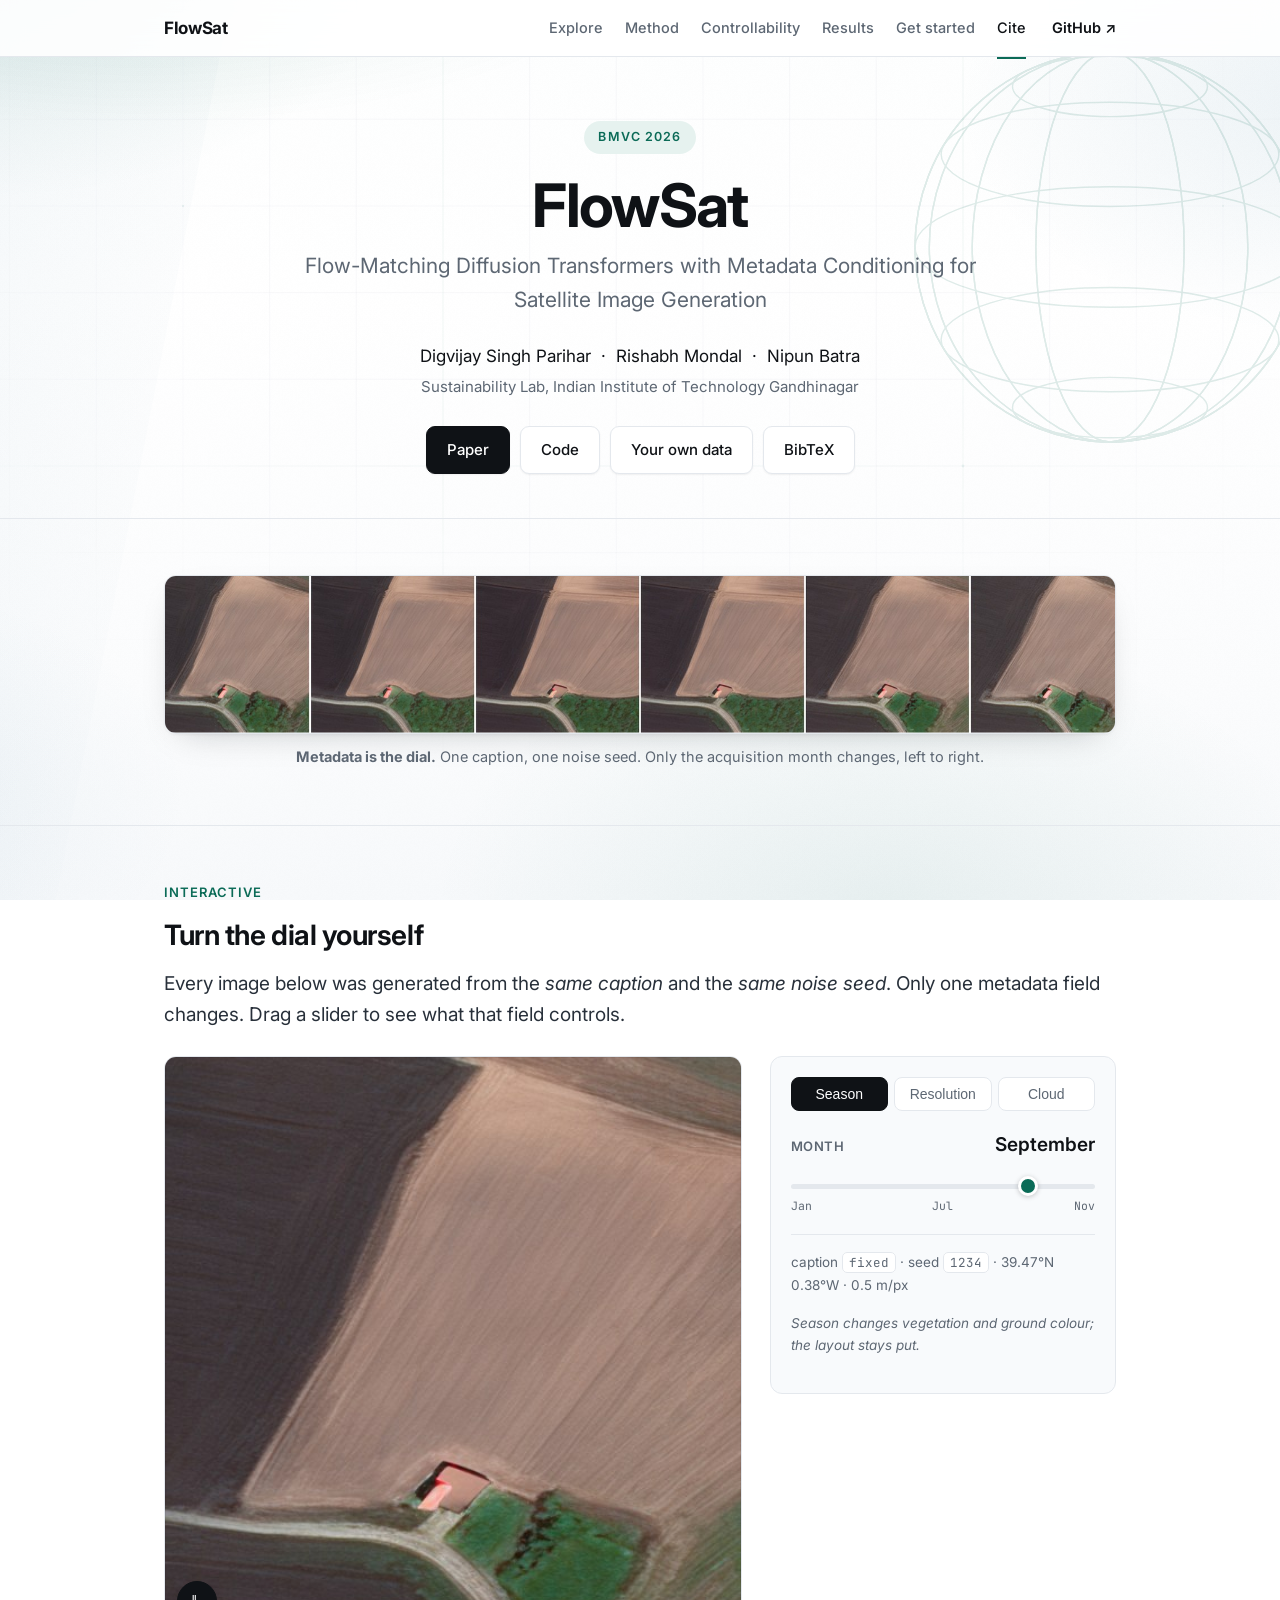
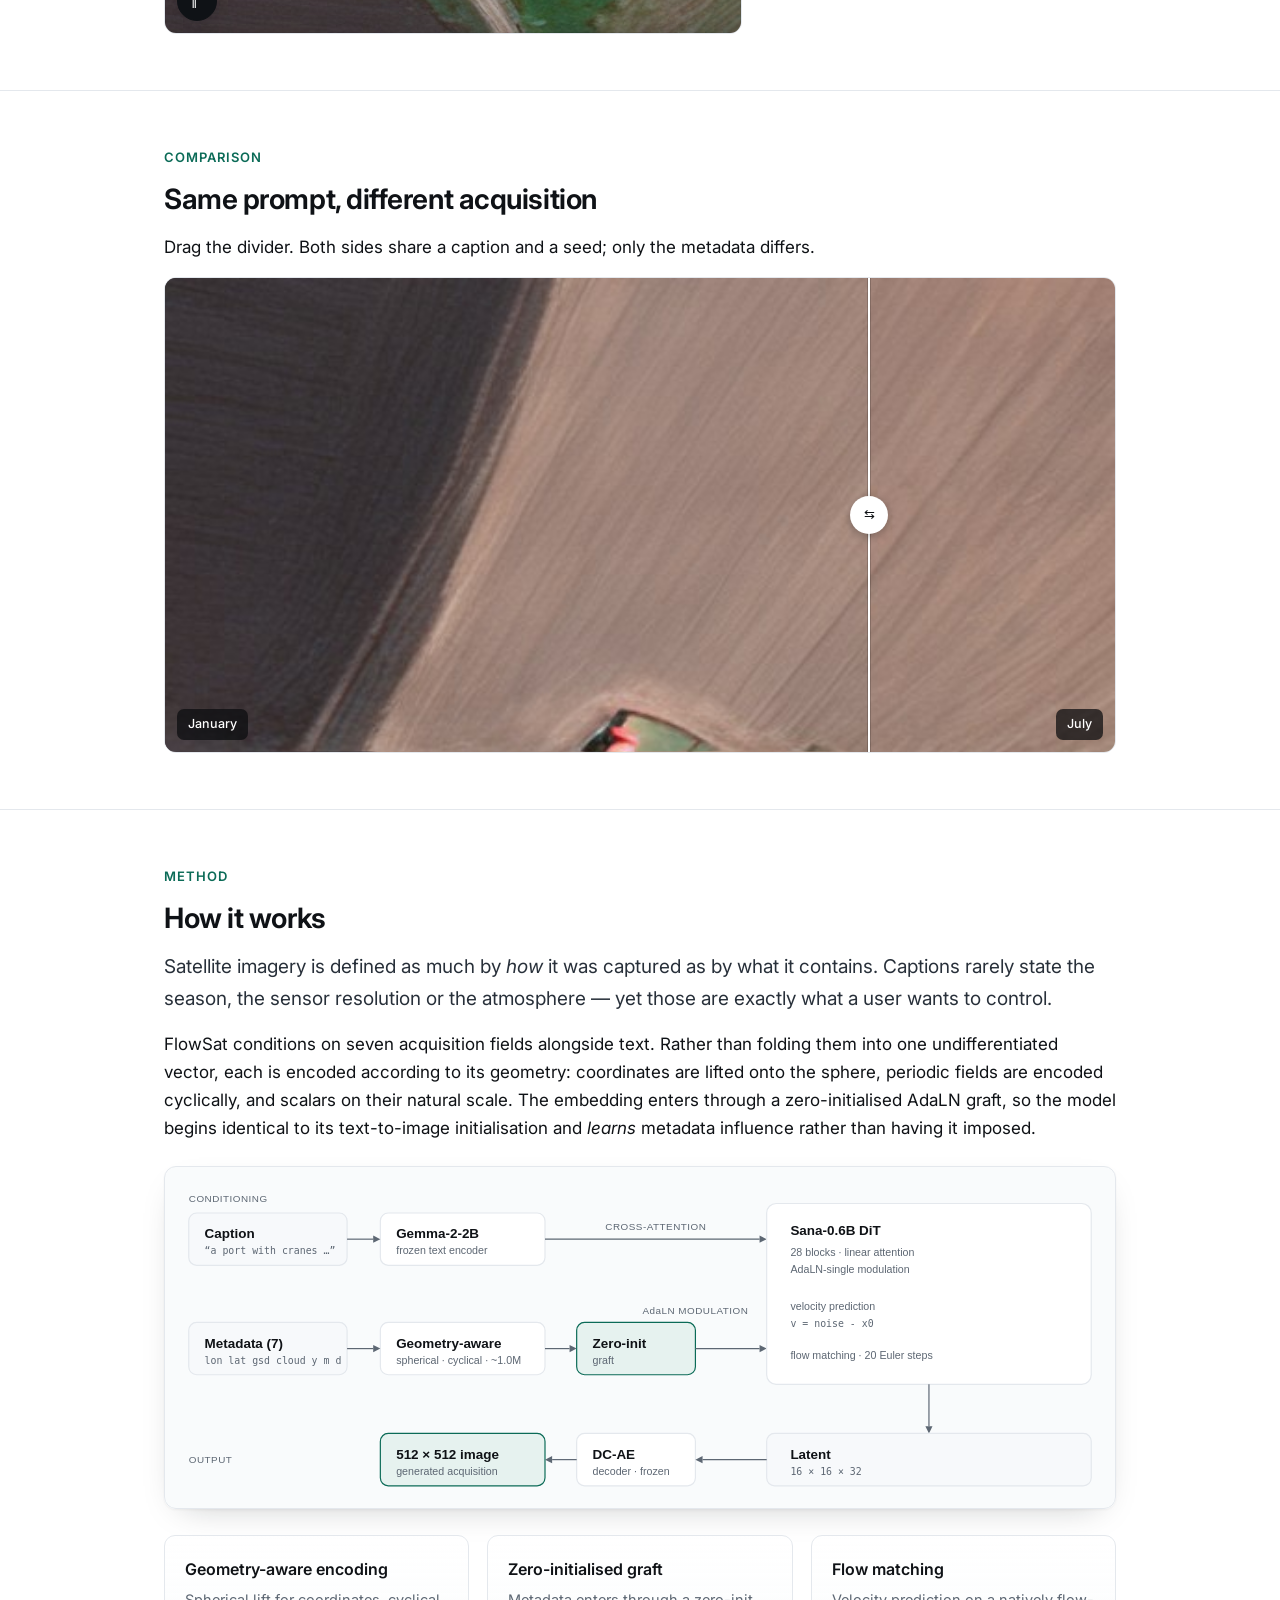
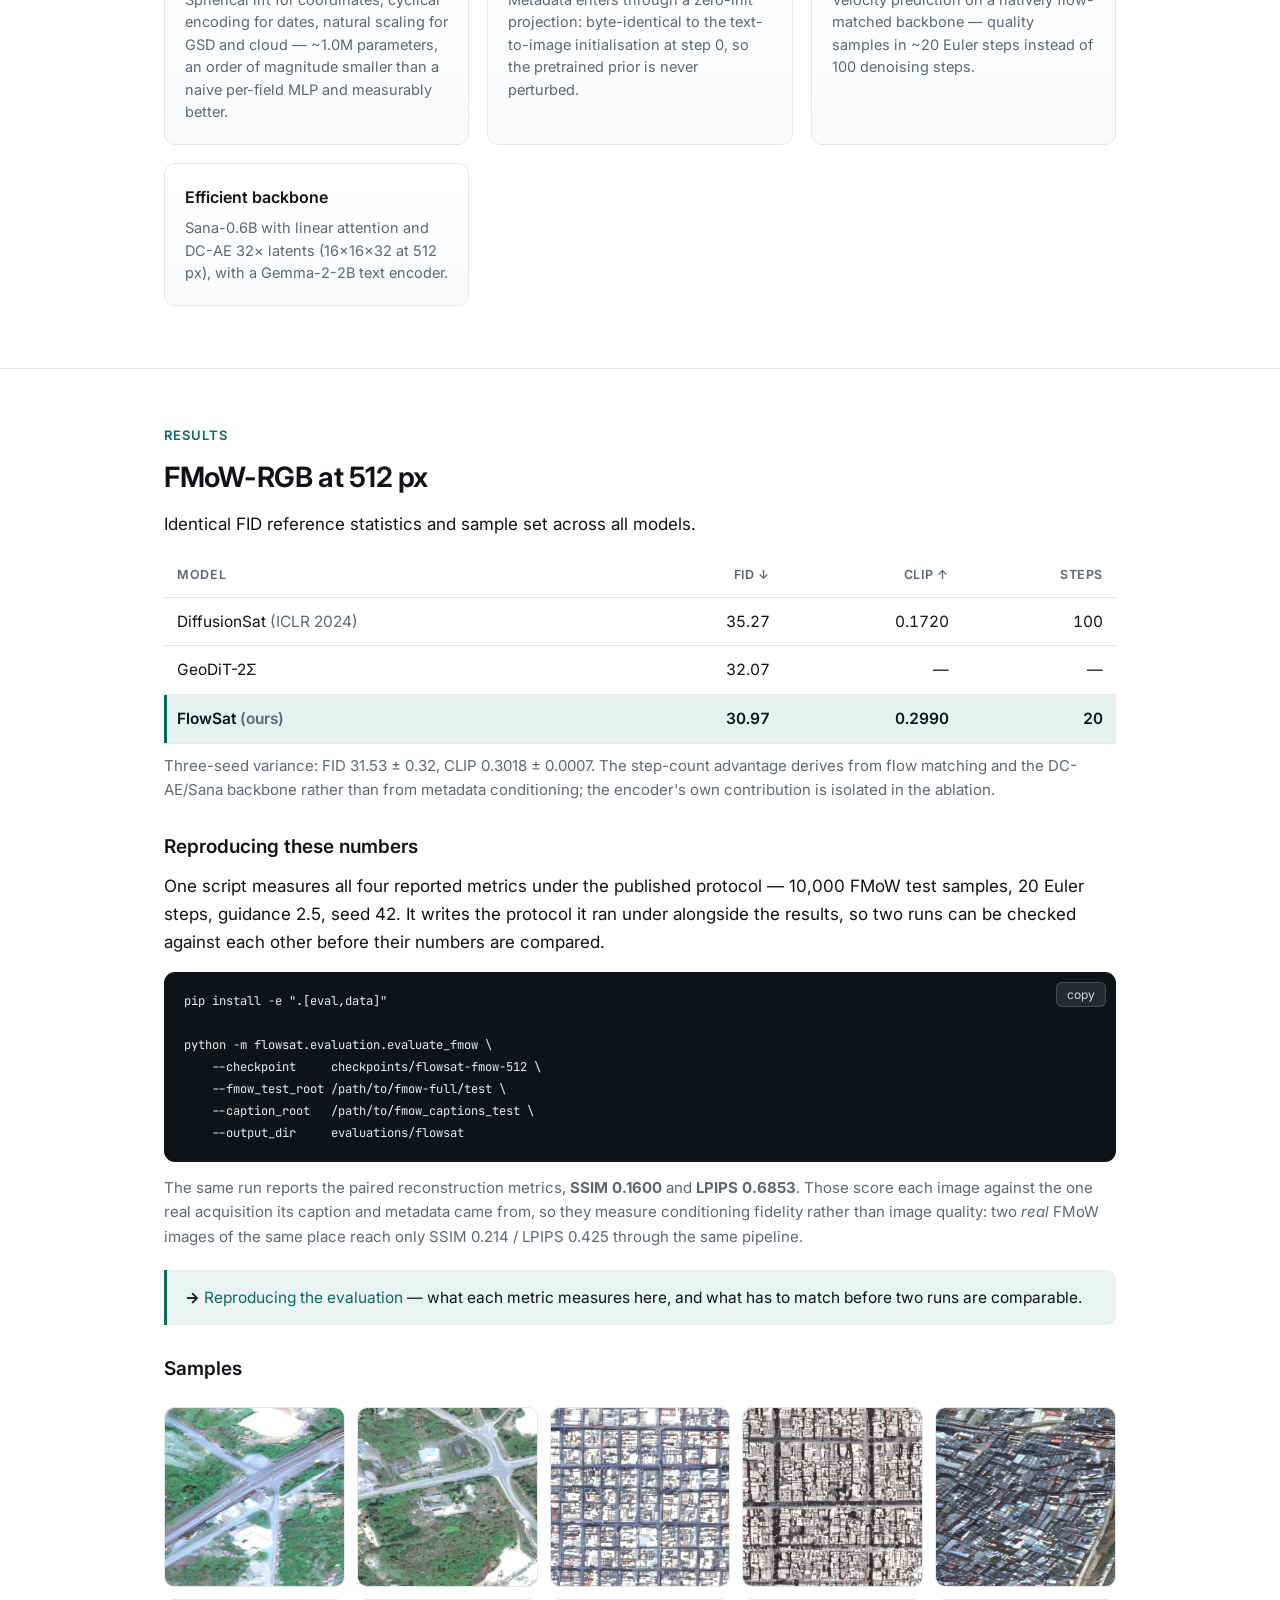
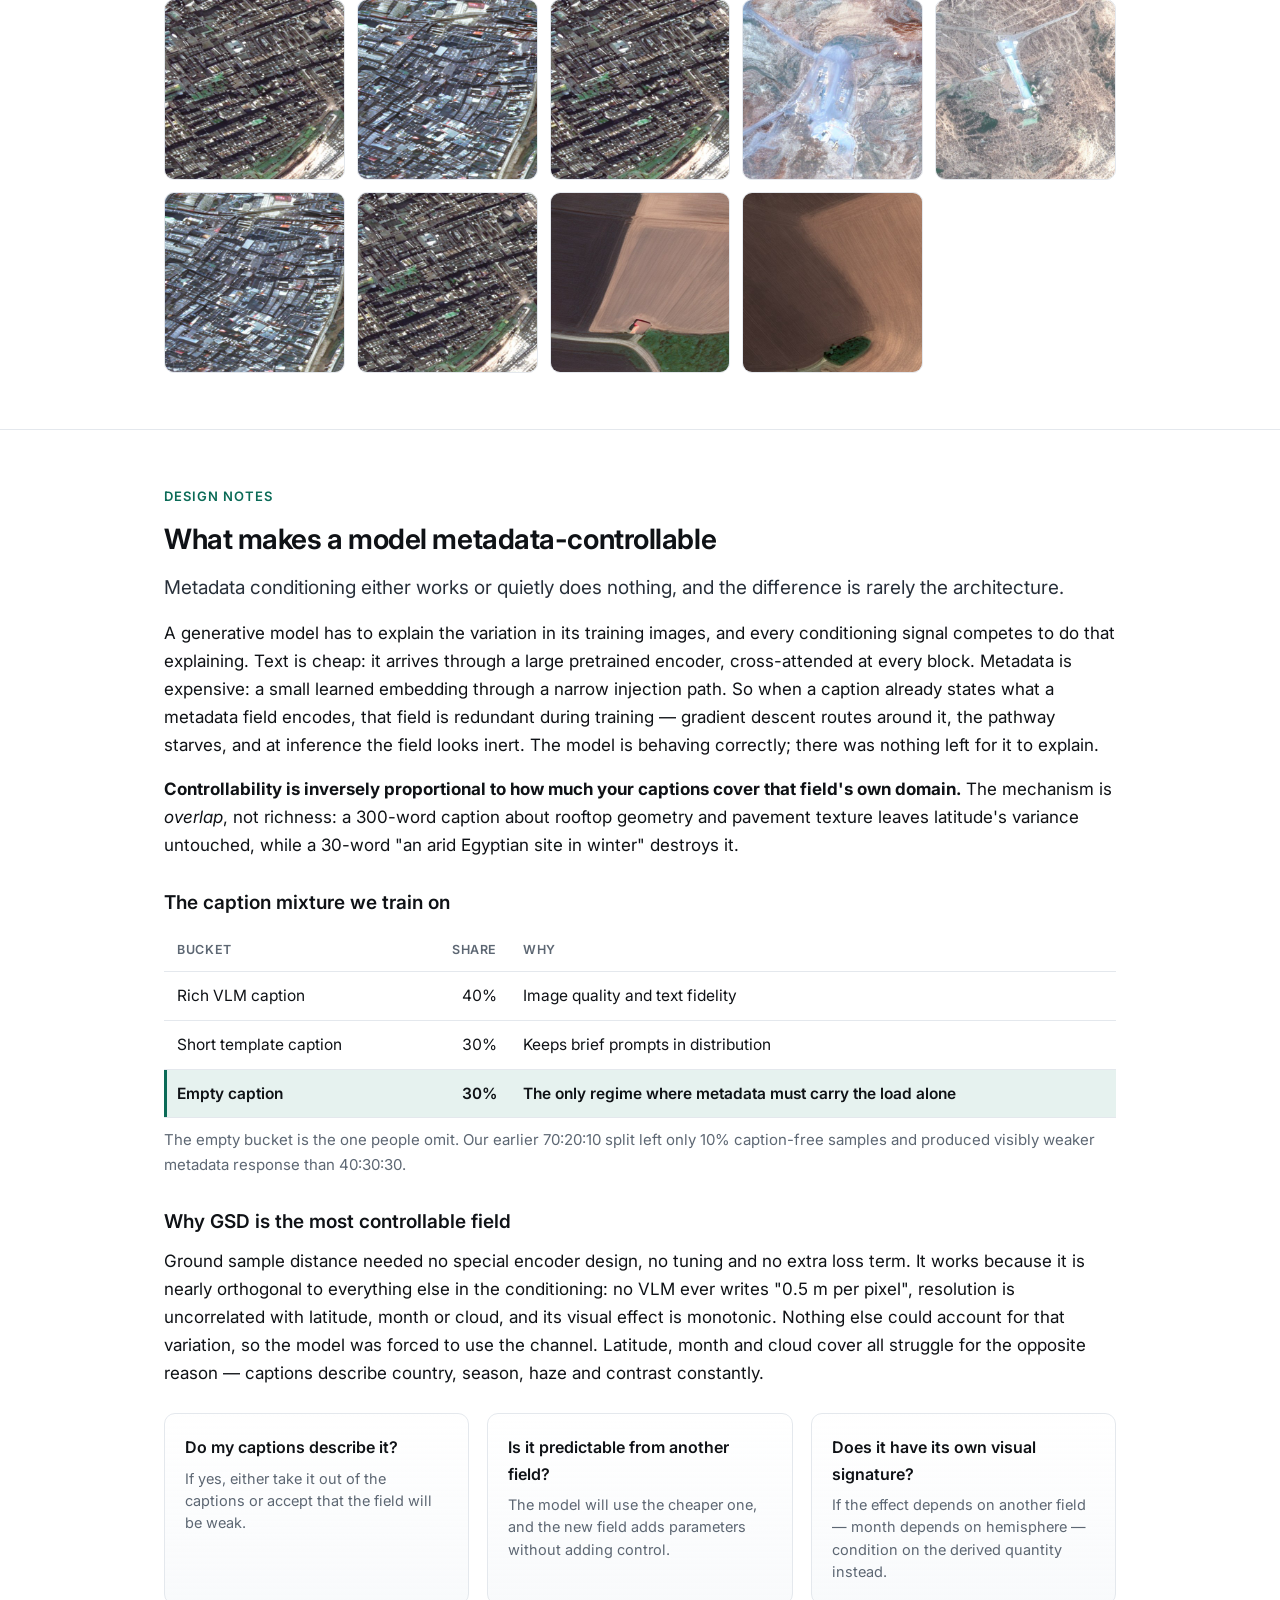
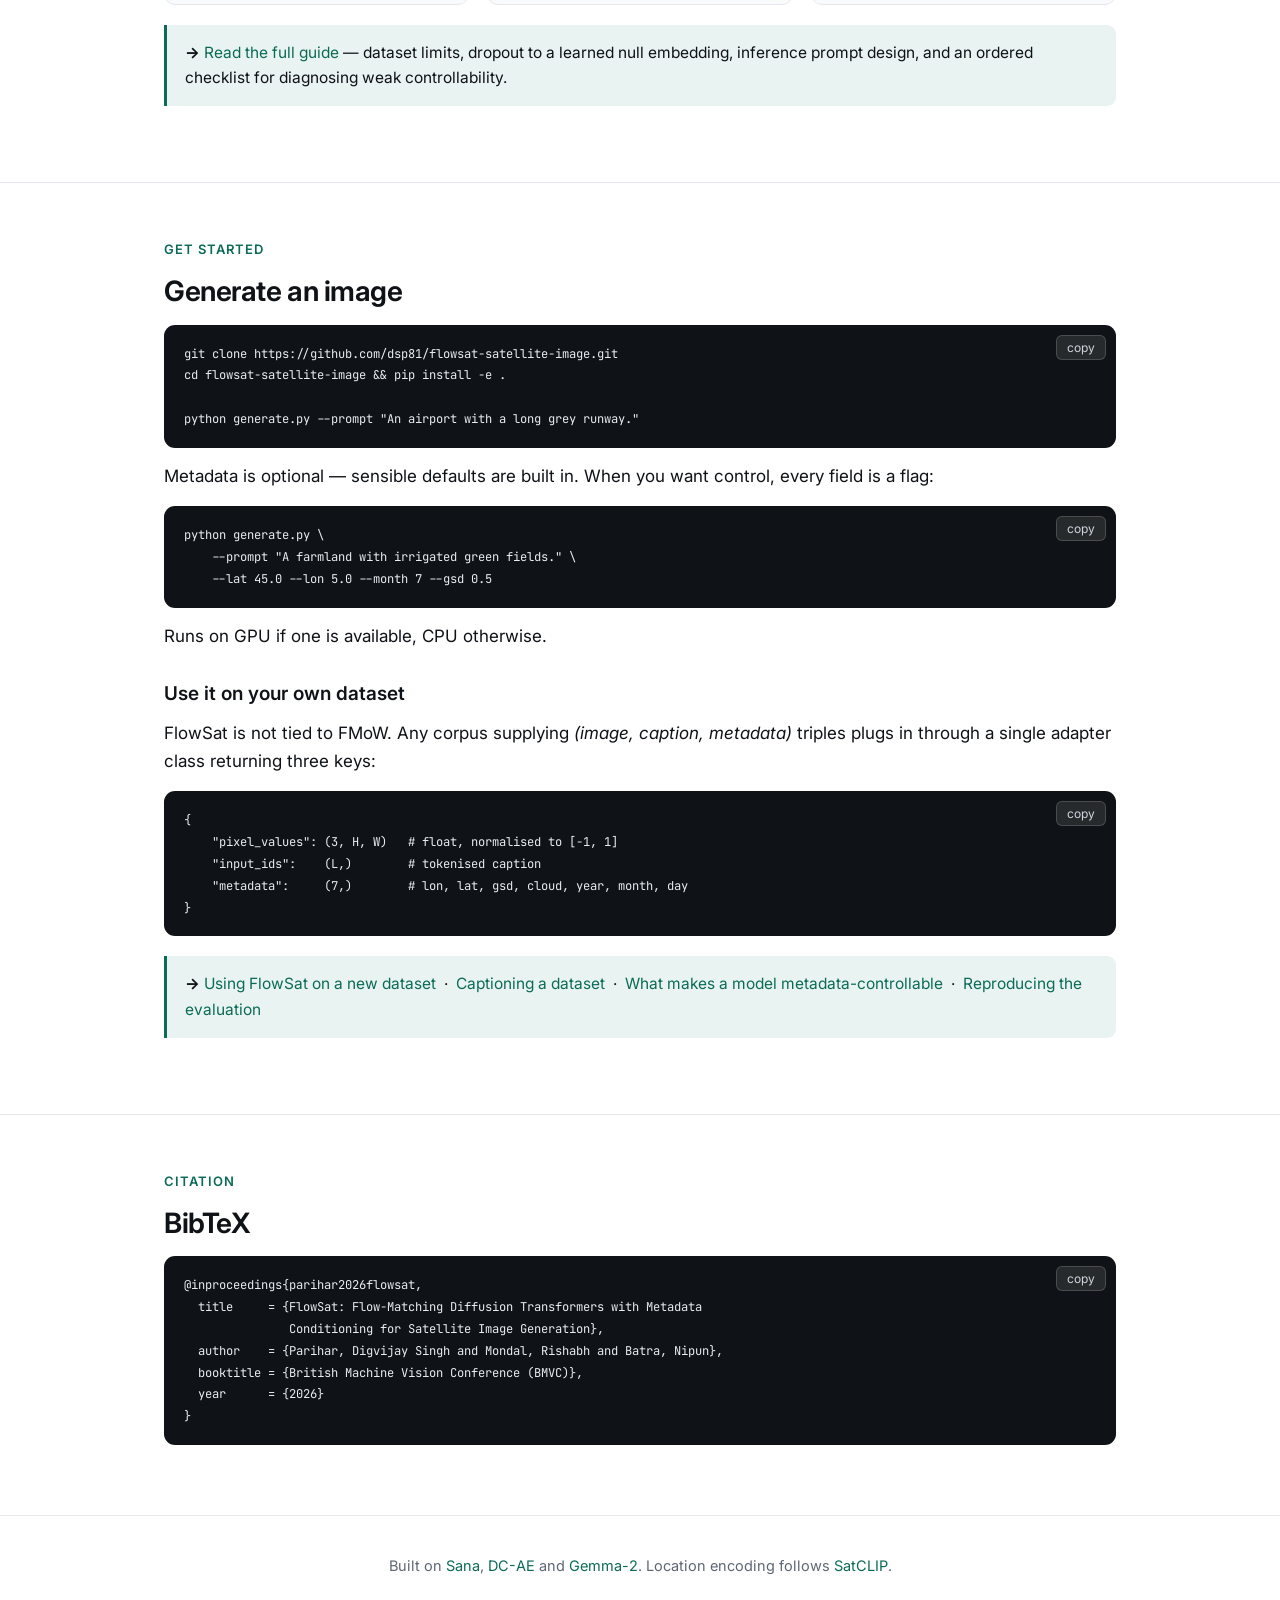
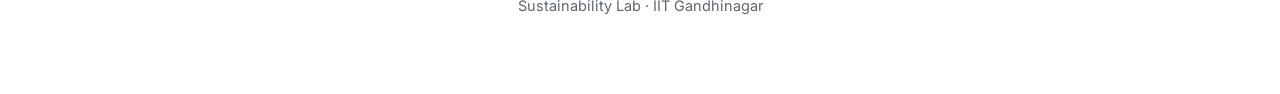
==== docs/index.html @ 3b594e89 "Remove the live generation section The demo ran on a lab GPU behind an ephemeral tunnel, which is no" ====
<!DOCTYPE html>
<html lang="en">
<head>
<meta charset="utf-8">
<script>document.documentElement.className+=" js"</script>
<meta name="viewport" content="width=device-width,initial-scale=1">
<title>FlowSat — Metadata-Conditioned Satellite Image Generation</title>
<meta name="description" content="FlowSat: a flow-matching Diffusion Transformer that conditions satellite image generation on geometry-aware acquisition metadata. BMVC 2026.">
<meta property="og:title" content="FlowSat (BMVC 2026)">
<meta property="og:description" content="Metadata is the dial: control location, resolution, season and cloud cover in generated satellite imagery.">
<meta property="og:image" content="https://dsp81.github.io/flowsat-satellite-image/static/teaser.jpg">
<meta property="og:url" content="https://dsp81.github.io/flowsat-satellite-image/">
<meta name="twitter:card" content="summary_large_image">
<link rel="preconnect" href="https://fonts.googleapis.com">
<link rel="preconnect" href="https://fonts.gstatic.com" crossorigin>
<link href="https://fonts.googleapis.com/css2?family=Inter:wght@400;500;600;700&family=JetBrains+Mono:wght@400;500&display=swap" rel="stylesheet">
<style>
:root{
  --ink:#0f1216; --mut:#5d6773; --line:#e4e8ed; --bg:#fff; --soft:#f7f9fb;
  --acc:#0b6b57; --accs:#e6f2ef; --max:1000px;
}
*{box-sizing:border-box}
html{scroll-behavior:smooth; scroll-padding-top:64px}
body{margin:0;background:var(--bg);color:var(--ink);font-family:Inter,-apple-system,BlinkMacSystemFont,"Segoe UI",sans-serif;font-size:17px;line-height:1.65;-webkit-font-smoothing:antialiased}
.wrap{max-width:var(--max);margin:0 auto;padding:0 24px}
a{color:var(--acc);text-decoration:none} a:hover{text-decoration:underline}

nav{position:sticky;top:0;z-index:50;background:rgba(255,255,255,.86);backdrop-filter:blur(12px);border-bottom:1px solid var(--line)}
nav .wrap{display:flex;align-items:center;gap:26px;height:56px}
nav .brand{font-weight:700;letter-spacing:-.02em;margin-right:auto}
nav a{color:var(--mut);font-size:14.5px;font-weight:500}
nav a:hover{color:var(--ink);text-decoration:none}
@media(max-width:700px){nav .links{display:none}}

header{padding:64px 0 44px;text-align:center;border-bottom:1px solid var(--line)}
.venue{display:inline-block;font-size:12.5px;font-weight:600;letter-spacing:.09em;text-transform:uppercase;color:var(--acc);background:var(--accs);padding:6px 14px;border-radius:999px}
h1{font-size:clamp(38px,6vw,60px);line-height:1.05;font-weight:700;margin:20px 0 12px;letter-spacing:-.028em}
.sub{font-size:clamp(17px,2.2vw,21px);color:var(--mut);max-width:740px;margin:0 auto 24px}
.auth{font-size:17px;margin:0 0 5px}.auth a{color:var(--ink)}
.aff{font-size:15px;color:var(--mut);margin:0 0 26px}
.btns{display:flex;gap:10px;justify-content:center;flex-wrap:wrap}
.btn{display:inline-flex;align-items:center;gap:8px;padding:11px 20px;border-radius:9px;font-size:15px;font-weight:500;background:var(--ink);color:#fff;border:1px solid var(--ink);transition:.14s}
.btn:hover{text-decoration:none;opacity:.88;transform:translateY(-1px)}
.btn.g{background:#fff;color:var(--ink);border-color:var(--line)}
.btn.g:hover{border-color:var(--mut)}

section{padding:56px 0;border-bottom:1px solid var(--line)}
h2{font-size:28px;font-weight:650;letter-spacing:-.016em;margin:0 0 10px}
.kicker{color:var(--acc);font-size:13px;font-weight:600;letter-spacing:.08em;text-transform:uppercase;margin:0 0 8px}
h3{font-size:19px;font-weight:600;margin:28px 0 10px}
p{margin:0 0 16px} .lead{font-size:19px;color:#28303a}

figure{margin:0} img{max-width:100%;display:block}
.frame{border-radius:12px;border:1px solid var(--line);overflow:hidden;background:var(--soft)}
figcaption{font-size:14.5px;color:var(--mut);margin-top:11px;text-align:center}
.ph{width:100%;aspect-ratio:16/6;border-radius:12px;border:1px dashed #c8ced6;
  background:repeating-linear-gradient(45deg,#fafbfc,#fafbfc 12px,#f1f4f7 12px,#f1f4f7 24px);
  display:flex;align-items:center;justify-content:center;color:var(--mut);font-size:13.5px;font-family:"JetBrains Mono",monospace;text-align:center;padding:12px}

.dial{display:grid;grid-template-columns:1.25fr .75fr;gap:28px;align-items:start;margin-top:26px}
@media(max-width:800px){.dial{grid-template-columns:1fr}}
.stage{position:relative;aspect-ratio:1;border-radius:12px;overflow:hidden;border:1px solid var(--line);background:var(--soft)}
.stage img{position:absolute;inset:0;width:100%;height:100%;object-fit:cover;opacity:0;transition:opacity .22s ease}
.stage img.on{opacity:1}
.stage .ph{position:absolute;inset:0;aspect-ratio:auto;border:none;border-radius:0}
.ctrl{background:var(--soft);border:1px solid var(--line);border-radius:12px;padding:20px}
.tabs{display:flex;gap:6px;margin-bottom:18px;flex-wrap:wrap}
.tab{flex:1;min-width:78px;padding:8px 10px;font-size:14px;font-weight:500;border-radius:8px;border:1px solid var(--line);background:#fff;color:var(--mut);cursor:pointer;transition:.14s}
.tab:hover{border-color:var(--mut);color:var(--ink)}
.tab.on{background:var(--ink);color:#fff;border-color:var(--ink)}
.rowlab{display:flex;justify-content:space-between;align-items:baseline;margin-bottom:8px}
.rowlab .k{font-size:13px;font-weight:600;letter-spacing:.05em;text-transform:uppercase;color:var(--mut)}
.rowlab .v{font-size:19px;font-weight:600;font-variant-numeric:tabular-nums}
input[type=range]{width:100%;-webkit-appearance:none;appearance:none;height:5px;border-radius:99px;background:var(--line);outline:none;margin:10px 0 4px}
input[type=range]::-webkit-slider-thumb{-webkit-appearance:none;width:20px;height:20px;border-radius:50%;background:var(--acc);cursor:pointer;border:3px solid #fff;box-shadow:0 1px 5px rgba(0,0,0,.22)}
input[type=range]::-moz-range-thumb{width:20px;height:20px;border-radius:50%;background:var(--acc);cursor:pointer;border:3px solid #fff}
.ticks{display:flex;justify-content:space-between;font-size:11.5px;color:var(--mut);font-family:"JetBrains Mono",monospace}
.fixed{margin-top:18px;padding-top:16px;border-top:1px solid var(--line);font-size:13.5px;color:var(--mut);line-height:1.75}
.fixed code{background:#fff;border:1px solid var(--line);border-radius:5px;padding:1px 6px;font-size:12.5px}
.hint{font-size:13.5px;color:var(--mut);margin-top:14px;font-style:italic}

.cmp{position:relative;border-radius:12px;overflow:hidden;border:1px solid var(--line);aspect-ratio:2/1;cursor:ew-resize;user-select:none;background:var(--soft)}
.cmp img{position:absolute;inset:0;width:100%;height:100%;object-fit:cover}
.cmp .top{clip-path:inset(0 50% 0 0)}
.cmp .bar{position:absolute;top:0;bottom:0;left:50%;width:2px;background:#fff;box-shadow:0 0 0 1px rgba(0,0,0,.18);pointer-events:none}
.cmp .knob{position:absolute;top:50%;left:50%;width:38px;height:38px;margin:-19px 0 0 -19px;border-radius:50%;background:#fff;box-shadow:0 2px 10px rgba(0,0,0,.3);display:flex;align-items:center;justify-content:center;font-size:13px;color:var(--ink);pointer-events:none}
.cmp .tag{position:absolute;bottom:12px;padding:5px 11px;border-radius:7px;background:rgba(10,12,15,.72);color:#fff;font-size:12.5px;font-weight:500;pointer-events:none}
.cmp .tag.l{left:12px} .cmp .tag.r{right:12px}

.grid{display:grid;grid-template-columns:repeat(auto-fit,minmax(228px,1fr));gap:18px;margin:26px 0 6px}
.card{background:var(--soft);border:1px solid var(--line);border-radius:11px;padding:20px}
.card h4{margin:0 0 7px;font-size:16px;font-weight:600}
.card p{margin:0;font-size:14.5px;color:var(--mut);line-height:1.55}
.gal{display:grid;grid-template-columns:repeat(auto-fill,minmax(180px,1fr));gap:12px;margin-top:22px}
.gal .cell{aspect-ratio:1;border-radius:10px;overflow:hidden;border:1px solid var(--line);background:var(--soft);cursor:zoom-in}
.gal img{width:100%;height:100%;object-fit:cover;transition:transform .3s ease}
.gal .cell:hover img{transform:scale(1.05)}
#lb{position:fixed;inset:0;background:rgba(8,10,13,.94);display:none;align-items:center;justify-content:center;z-index:100;cursor:zoom-out;padding:32px}
#lb.on{display:flex} #lb img{max-width:92vw;max-height:88vh;border-radius:10px}

table{width:100%;border-collapse:collapse;font-size:15.5px;margin:10px 0}
th,td{padding:11px 13px;text-align:left;border-bottom:1px solid var(--line)}
th{font-weight:600;font-size:12.5px;text-transform:uppercase;letter-spacing:.05em;color:var(--mut)}
tr.ours{background:var(--accs)} tr.ours td{font-weight:600}
td.n,th.n{text-align:right;font-variant-numeric:tabular-nums}

pre{background:#0f1216;color:#e9edf2;padding:18px 20px;border-radius:11px;overflow-x:auto;font-family:"JetBrains Mono",monospace;font-size:13.5px;line-height:1.62;margin:0 0 14px;position:relative}
code{font-family:"JetBrains Mono",monospace;font-size:.9em}
p code,li code,td code{background:var(--soft);padding:2px 6px;border-radius:5px;border:1px solid var(--line)}
.copy{position:absolute;top:10px;right:10px;background:rgba(255,255,255,.1);color:#cfd6de;border:1px solid rgba(255,255,255,.16);border-radius:6px;padding:4px 10px;font-size:12px;cursor:pointer;font-family:Inter,sans-serif}
.copy:hover{background:rgba(255,255,255,.18);color:#fff}
.note{background:var(--accs);border-left:3px solid var(--acc);padding:15px 18px;border-radius:0 9px 9px 0;margin:20px 0;font-size:15.5px}
footer{padding:38px 0 60px;text-align:center;color:var(--mut);font-size:14.5px}
.js .reveal{opacity:0;transform:translateY(14px);transition:opacity .5s ease,transform .5s ease}
.js .reveal.in{opacity:1;transform:none}
@media(prefers-reduced-motion:reduce){.js .reveal{opacity:1;transform:none;transition:none}}
/* ---------- polish: depth, motion, focus ---------------------------------- */
#prog{position:fixed;top:0;left:0;height:2px;width:0;z-index:60;
  background:linear-gradient(90deg,var(--acc),#12a37f);transition:width .08s linear}
@media(prefers-reduced-motion:reduce){#prog{transition:none}}

a:focus-visible,button:focus-visible,input:focus-visible{outline:2px solid var(--acc);
  outline-offset:3px;border-radius:4px}

nav a{position:relative;transition:color .16s ease}
nav .links a::after{content:"";position:absolute;left:0;right:0;bottom:-19px;height:2px;
  background:var(--acc);transform:scaleX(0);transform-origin:50%;transition:transform .22s ease}
nav .links a.act{color:var(--ink)}
nav .links a.act::after{transform:scaleX(1)}

header{position:relative;overflow:hidden}
header::before{content:"";position:absolute;inset:-40% -20% auto -20%;height:150%;
  background:radial-gradient(48% 46% at 22% 8%,rgba(11,107,87,.10),transparent 62%),
             radial-gradient(42% 40% at 82% 0%,rgba(11,107,87,.07),transparent 60%);
  animation:drift 22s ease-in-out infinite alternate;pointer-events:none;z-index:-1}
@keyframes drift{from{transform:translate3d(-1.5%,0,0) scale(1)}
                 to{transform:translate3d(1.5%,2%,0) scale(1.06)}}
.venue{position:relative}
.venue::after{content:"";position:absolute;inset:0;border-radius:999px;
  box-shadow:0 0 0 0 rgba(11,107,87,.35);animation:halo 3.6s ease-out infinite}
@keyframes halo{0%{box-shadow:0 0 0 0 rgba(11,107,87,.30)}
                70%,100%{box-shadow:0 0 0 12px rgba(11,107,87,0)}}

.btn{box-shadow:0 1px 2px rgba(15,18,22,.06)}
.btn:hover{box-shadow:0 6px 18px rgba(15,18,22,.13)}

.frame{box-shadow:0 1px 3px rgba(15,18,22,.05),0 12px 34px -18px rgba(15,18,22,.28);
  transition:box-shadow .3s ease}
.frame:hover{box-shadow:0 2px 6px rgba(15,18,22,.07),0 20px 46px -18px rgba(15,18,22,.34)}
#teaser{will-change:transform}

.card{transition:transform .22s ease,box-shadow .22s ease,border-color .22s ease;
  background:linear-gradient(180deg,#fff,var(--soft))}
.card:hover{transform:translateY(-3px);border-color:#d3dae2;
  box-shadow:0 10px 26px -14px rgba(15,18,22,.35)}

tbody tr{transition:background .18s ease}
tbody tr:hover{background:var(--soft)}
tr.ours{box-shadow:inset 3px 0 0 var(--acc)}
td.n{font-variant-numeric:tabular-nums}

.tab{position:relative;overflow:hidden}
.stage img.on{animation:breathe 15s ease-in-out infinite alternate}
@keyframes breathe{from{transform:scale(1)}to{transform:scale(1.035)}}
.stage::after{content:"";position:absolute;inset:0;pointer-events:none;
  box-shadow:inset 0 0 0 1px rgba(15,18,22,.05),inset 0 -40px 60px -50px rgba(15,18,22,.5)}
input[type=range]::-webkit-slider-thumb{transition:transform .14s ease,box-shadow .14s ease}
input[type=range]:hover::-webkit-slider-thumb{transform:scale(1.12)}
input[type=range]:active::-webkit-slider-thumb{transform:scale(1.2)}
.rowlab .v{transition:opacity .16s ease}
.rowlab .v.flip{opacity:.25}

.cmp .knob{transition:transform .18s ease,box-shadow .18s ease}
.cmp:hover .knob{transform:scale(1.08)}
.cmp .bar{transition:left .05s linear}
.cmp.demo .bar,.cmp.demo .top{transition:left 1.1s cubic-bezier(.4,0,.2,1),
  clip-path 1.1s cubic-bezier(.4,0,.2,1)}

.js .gal .cell{opacity:0;transform:translateY(10px) scale(.985);
  transition:opacity .45s ease,transform .45s ease,box-shadow .25s ease}
.gal .cell.in{opacity:1;transform:none}
.gal .cell:hover{box-shadow:0 12px 26px -16px rgba(15,18,22,.5)}
#lb{backdrop-filter:blur(6px);opacity:0;transition:opacity .2s ease}
#lb.on{opacity:1}
#lb img{box-shadow:0 30px 80px -30px rgba(0,0,0,.8);animation:zoomin .24s ease both}
@keyframes zoomin{from{opacity:0;transform:scale(.96)}to{opacity:1;transform:none}}

.note{position:relative;overflow:hidden}
.copy{transition:background .16s ease,color .16s ease}

.reveal{transition:opacity .6s cubic-bezier(.22,.61,.36,1),
                   transform .6s cubic-bezier(.22,.61,.36,1)}
.js .stag>*{opacity:0;transform:translateY(12px);
  transition:opacity .5s ease,transform .5s ease}
.js .stag.in>*{opacity:1;transform:none}
.stag.in>*:nth-child(1){transition-delay:.04s}
.stag.in>*:nth-child(2){transition-delay:.12s}
.stag.in>*:nth-child(3){transition-delay:.2s}
.stag.in>*:nth-child(4){transition-delay:.28s}

@media(prefers-reduced-motion:reduce){
  header::before,.venue::after,.stage img.on{animation:none}
  .js .stag>*,.js .gal .cell{opacity:1;transform:none;transition:none}
  .cmp.demo .bar,.cmp.demo .top{transition:none}
}
/* ---------- background: graticule, drift, satellite pass, grain ----------- */
body{background:transparent}
#bg{position:fixed;inset:0;z-index:-2;pointer-events:none;overflow:hidden;
  background:linear-gradient(180deg,#fdfefe 0%,#fff 32%,#fbfcfd 78%,#f7f9fb 100%)}
#bg>div{position:absolute}
#bg .mesh{inset:-30%;
  background:
    radial-gradient(34% 30% at 18% 14%,rgba(11,107,87,.11),transparent 62%),
    radial-gradient(30% 26% at 84% 26%,rgba(20,96,140,.075),transparent 62%),
    radial-gradient(36% 32% at 62% 82%,rgba(11,107,87,.07),transparent 62%),
    radial-gradient(26% 24% at 12% 74%,rgba(20,96,140,.05),transparent 62%);
  animation:meshdrift 46s ease-in-out infinite alternate}
#bg .graticule{inset:-6%;background:url("static/grid.svg") repeat;
  background-size:520px 520px;animation:gridpan 120s linear infinite;
  -webkit-mask-image:radial-gradient(78% 66% at 50% 30%,#000 30%,transparent 82%);
  mask-image:radial-gradient(78% 66% at 50% 30%,#000 30%,transparent 82%)}
#bg .scan{top:-40%;left:-45%;width:55%;height:190%;transform:rotate(11deg);
  background:linear-gradient(96deg,transparent 0%,rgba(11,107,87,.05) 42%,
    rgba(255,255,255,.55) 50%,rgba(20,96,140,.045) 58%,transparent 100%);
  animation:pass 34s linear infinite}
#bg .grain{inset:0;background:url("static/noise.svg") repeat;background-size:180px 180px;
  opacity:.028;mix-blend-mode:multiply}
@keyframes meshdrift{
  0%{transform:translate3d(-2%,-1%,0) scale(1)}
  50%{transform:translate3d(1.5%,1.5%,0) scale(1.06)}
  100%{transform:translate3d(2%,-1.5%,0) scale(1.02)}}
@keyframes gridpan{from{background-position:0 0}to{background-position:520px 520px}}
@keyframes pass{0%{left:-45%;opacity:0}8%{opacity:1}
                92%{opacity:1}100%{left:125%;opacity:0}}

.globe{position:absolute;top:-70px;right:-90px;width:520px;height:520px;
  opacity:.13;pointer-events:none;z-index:-1}
.globe .m{animation:meridian 26s linear infinite}
@keyframes meridian{0%{rx:150px}25%{rx:0px}50%{rx:150px}75%{rx:0px}100%{rx:150px}}
@media(max-width:900px){.globe{display:none}}

/* panels float over the background instead of covering it */
section,header{background:transparent}
.ctrl{background:rgba(247,249,251,.78);backdrop-filter:blur(8px)}
.card{background:linear-gradient(180deg,rgba(255,255,255,.94),rgba(247,249,251,.82));
  backdrop-filter:blur(6px)}
.note{background:rgba(230,242,239,.86);backdrop-filter:blur(6px)}
.stage,.frame,.cmp{background:rgba(247,249,251,.7)}

/* ---------- player controls ------------------------------------------- */
.play,.replay{position:absolute;z-index:3;display:flex;align-items:center;
  justify-content:center;border-radius:50%;cursor:pointer;
  background:rgba(255,255,255,.86);color:var(--ink);border:1px solid rgba(15,18,22,.10);
  box-shadow:0 3px 14px -4px rgba(15,18,22,.4);backdrop-filter:blur(8px);
  transition:transform .16s ease,background .16s ease,opacity .2s ease}
.play{left:12px;bottom:12px;width:40px;height:40px;font-size:13px;padding-left:2px}
.replay{right:12px;top:12px;width:34px;height:34px;font-size:15px}
.play:hover,.replay:hover{transform:scale(1.08);background:#fff}
.play:active,.replay:active{transform:scale(.96)}
.play.on{background:var(--ink);color:#fff;border-color:var(--ink);padding-left:0}
.cmp .replay{opacity:0}
.cmp:hover .replay,.replay:focus-visible{opacity:1}

@media(prefers-reduced-motion:reduce){
  #bg .mesh,#bg .graticule,#bg .scan,.globe .m{animation:none}
}
</style>
</head>
<body>
<div id="prog"></div>
<div id="bg" aria-hidden="true">
  <div class="mesh"></div>
  <div class="graticule"></div>
  <div class="scan"></div>
  <div class="grain"></div>
</div>

<nav><div class="wrap">
  <span class="brand">FlowSat</span>
  <span class="links" style="display:flex;gap:22px">
    <a href="#explore">Explore</a><a href="#method">Method</a>
    <a href="#control">Controllability</a>
    <a href="#results">Results</a><a href="#start">Get started</a>
    <a href="#cite">Cite</a>
  </span>
  <a href="https://github.com/dsp81/flowsat-satellite-image" style="font-weight:600;color:var(--ink)">GitHub &#8599;</a>
</div></nav>

<header>
<svg class="globe" viewBox="0 0 400 400" aria-hidden="true">
  <g fill="none" stroke="#0b6b57" stroke-width="1.1">
    <circle cx="200" cy="200" r="150"/>
    <ellipse cx="200" cy="76.5" rx="75.0" ry="23.2"/>
    <ellipse cx="200" cy="128.7" rx="129.9" ry="40.1"/>
    <ellipse cx="200" cy="200.0" rx="150.0" ry="46.4"/>
    <ellipse cx="200" cy="271.3" rx="129.9" ry="40.1"/>
    <ellipse cx="200" cy="323.5" rx="75.0" ry="23.2"/>
    <ellipse class="m" style="animation-delay:-0s" cx="200" cy="200" rx="150" ry="150"/>
    <ellipse class="m" style="animation-delay:-3s" cx="200" cy="200" rx="139" ry="150"/>
    <ellipse class="m" style="animation-delay:-6s" cx="200" cy="200" rx="106" ry="150"/>
    <ellipse class="m" style="animation-delay:-9s" cx="200" cy="200" rx="57" ry="150"/>
    <ellipse class="m" style="animation-delay:-12s" cx="200" cy="200" rx="150" ry="150"/>
    <ellipse class="m" style="animation-delay:-15s" cx="200" cy="200" rx="139" ry="150"/>
    <ellipse class="m" style="animation-delay:-18s" cx="200" cy="200" rx="106" ry="150"/>
    <ellipse class="m" style="animation-delay:-21s" cx="200" cy="200" rx="57" ry="150"/>
  </g>
</svg>
  <div class="wrap">
    <span class="venue">BMVC 2026</span>
    <h1>FlowSat</h1>
    <p class="sub">Flow-Matching Diffusion Transformers with Metadata Conditioning
      for Satellite Image Generation</p>
    <!-- TODO(camera-ready): add personal links -->
    <p class="auth">Digvijay Singh Parihar &nbsp;&#183;&nbsp; Rishabh Mondal &nbsp;&#183;&nbsp;
      Nipun Batra</p>
    <p class="aff">Sustainability Lab, Indian Institute of Technology Gandhinagar</p>
    <div class="btns">
      <a class="btn" href="#" id="paper">Paper</a>
      <a class="btn g" href="https://github.com/dsp81/flowsat-satellite-image">Code</a>
      <a class="btn g" href="https://github.com/dsp81/flowsat-satellite-image/blob/main/docs/NEW_DATASET.md">Your own data</a>
      <a class="btn g" href="#cite">BibTeX</a>
    </div>
  </div>
</header>

<section class="reveal">
  <div class="wrap">
    <figure>
      <div class="frame"><img src="static/teaser.jpg" alt="Month sweep" id="teaser"></div>
      <figcaption><strong>Metadata is the dial.</strong> One caption, one noise seed.
        Only the acquisition month changes, left to right.</figcaption>
    </figure>
  </div>
</section>

<section id="explore" class="reveal">
  <div class="wrap">
    <p class="kicker">Interactive</p>
    <h2>Turn the dial yourself</h2>
    <p class="lead">Every image below was generated from the <em>same caption</em>
      and the <em>same noise seed</em>. Only one metadata field changes. Drag a
      slider to see what that field controls.</p>

    <div class="dial">
      <div class="stage" id="stage">
        <button class="play" id="play" type="button"
                aria-label="Play the sweep">&#9654;</button>
        <div class="ph" id="stage-ph">generate sweeps into <code>static/sweeps/</code></div>
      </div>

      <div class="ctrl">
        <div class="tabs" id="tabs">
          <button class="tab on" data-axis="month">Season</button>
          <button class="tab" data-axis="gsd">Resolution</button>
          <button class="tab" data-axis="cloud">Cloud</button>
        </div>
        <div class="rowlab"><span class="k" id="axis-name">Month</span>
          <span class="v" id="axis-val">July</span></div>
        <input type="range" id="slider" min="0" max="11" value="6" step="1">
        <div class="ticks" id="ticks"></div>
        <div class="fixed" id="fixed"></div>
        <p class="hint" id="hint"></p>
      </div>
    </div>
  </div>
</section>

<section class="reveal">
  <div class="wrap">
    <p class="kicker">Comparison</p>
    <h2>Same prompt, different acquisition</h2>
    <p>Drag the divider. Both sides share a caption and a seed; only the metadata
      differs.</p>
    <div class="cmp" id="cmp">
      <img class="bot" id="cmp-b" src="static/compare/b.jpg" alt="">
      <img class="top" id="cmp-a" src="static/compare/a.jpg" alt="">
      <div class="ph" id="cmp-ph" style="position:absolute;inset:0;aspect-ratio:auto;border:none;border-radius:0;display:none">
        static/compare/a.jpg &nbsp;+&nbsp; static/compare/b.jpg
      </div>
      <div class="bar" id="cmp-bar"><div class="knob">&#8646;</div></div>
      <button class="replay" id="replay" type="button"
              aria-label="Replay the comparison">&#10227;</button>
      <span class="tag l">January</span>
      <span class="tag r">July</span>
    </div>
  </div>
</section>

<section id="method" class="reveal">
  <div class="wrap">
    <p class="kicker">Method</p>
    <h2>How it works</h2>
    <p class="lead">Satellite imagery is defined as much by <em>how</em> it was
      captured as by what it contains. Captions rarely state the season, the
      sensor resolution or the atmosphere &mdash; yet those are exactly what a
      user wants to control.</p>
    <p>FlowSat conditions on seven acquisition fields alongside text. Rather than
      folding them into one undifferentiated vector, each is encoded according to
      its geometry: coordinates are lifted onto the sphere, periodic fields are
      encoded cyclically, and scalars on their natural scale. The embedding enters
      through a zero-initialised AdaLN graft, so the model begins identical to its
      text-to-image initialisation and <em>learns</em> metadata influence rather
      than having it imposed.</p>

    <figure style="margin:24px 0 6px">
      <div class="frame"><img src="static/architecture.svg" alt="Architecture" id="arch"></div>
    </figure>

    <div class="grid stag">
      <div class="card"><h4>Geometry-aware encoding</h4>
        <p>Spherical lift for coordinates, cyclical encoding for dates, natural
          scaling for GSD and cloud &mdash; ~1.0M parameters, an order of magnitude
          smaller than a naive per-field MLP and measurably better.</p></div>
      <div class="card"><h4>Zero-initialised graft</h4>
        <p>Metadata enters through a zero-init projection: byte-identical to the
          text-to-image initialisation at step 0, so the pretrained prior is never
          perturbed.</p></div>
      <div class="card"><h4>Flow matching</h4>
        <p>Velocity prediction on a natively flow-matched backbone &mdash; quality
          samples in ~20 Euler steps instead of 100 denoising steps.</p></div>
      <div class="card"><h4>Efficient backbone</h4>
        <p>Sana-0.6B with linear attention and DC-AE 32&times; latents
          (16&times;16&times;32 at 512 px), with a Gemma-2-2B text encoder.</p></div>
    </div>
  </div>
</section>

<section id="results" class="reveal">
  <div class="wrap">
    <p class="kicker">Results</p>
    <h2>FMoW-RGB at 512 px</h2>
    <p>Identical FID reference statistics and sample set across all models.</p>
    <table>
      <thead><tr><th>Model</th><th class="n">FID &darr;</th><th class="n">CLIP &uarr;</th><th class="n">Steps</th></tr></thead>
      <tbody>
        <tr><td>DiffusionSat <span style="color:var(--mut)">(ICLR 2024)</span></td><td class="n">35.27</td><td class="n">0.1720</td><td class="n">100</td></tr>
        <tr><td>GeoDiT-2&Sigma;</td><td class="n">32.11</td><td class="n">&mdash;</td><td class="n">&mdash;</td></tr>
        <tr class="ours"><td>FlowSat <span style="color:var(--mut)">(ours)</span></td><td class="n">31.10</td><td class="n">0.3016</td><td class="n">20</td></tr>
      </tbody>
    </table>
    <p style="font-size:15px;color:var(--mut)">Three-seed variance: FID 31.53 &plusmn; 0.32,
      CLIP 0.3018 &plusmn; 0.0007. The step-count advantage derives from flow matching and
      the DC-AE/Sana backbone rather than from metadata conditioning; the encoder's
      own contribution is isolated in the ablation.</p>

    <h3>Reproducing these numbers</h3>
    <p>One script measures all four reported metrics under the published
      protocol &mdash; 10,000 FMoW test samples, 20 Euler steps, guidance 2.5,
      seed 42. It writes the protocol it ran under alongside the results, so two
      runs can be checked against each other before their numbers are compared.</p>
<pre><button class="copy">copy</button><code>pip install -e ".[eval,data]"

python -m flowsat.evaluation.evaluate_fmow \
    --checkpoint     checkpoints/flowsat-fmow-512 \
    --fmow_test_root /path/to/fmow-full/test \
    --caption_root   /path/to/fmow_captions_test \
    --output_dir     evaluations/flowsat</code></pre>
    <p style="font-size:15px;color:var(--mut)">The same run reports the paired
      reconstruction metrics, <strong>SSIM 0.1600</strong> and
      <strong>LPIPS 0.6853</strong>. Those score each image against the one real
      acquisition its caption and metadata came from, so they measure
      conditioning fidelity rather than image quality: two <em>real</em> FMoW
      images of the same place reach only SSIM 0.214 / LPIPS 0.425 through the
      same pipeline.</p>
    <div class="note"><strong>&rarr;</strong>
      <a href="evaluation.html">Reproducing the evaluation</a> &mdash; what each
      metric measures here, and what has to match before two runs are comparable.
    </div>

    <h3>Samples</h3>
    <div class="gal" id="gal"></div>
  </div>
</section>

<section id="control" class="reveal">
  <div class="wrap">
    <p class="kicker">Design notes</p>
    <h2>What makes a model metadata-controllable</h2>
    <p class="lead">Metadata conditioning either works or quietly does nothing,
      and the difference is rarely the architecture.</p>

    <p>A generative model has to explain the variation in its training images,
      and every conditioning signal competes to do that explaining. Text is
      cheap: it arrives through a large pretrained encoder, cross-attended at
      every block. Metadata is expensive: a small learned embedding through a
      narrow injection path. So when a caption already states what a metadata
      field encodes, that field is redundant during training &mdash; gradient
      descent routes around it, the pathway starves, and at inference the field
      looks inert. The model is behaving correctly; there was nothing left for
      it to explain.</p>

    <p><strong>Controllability is inversely proportional to how much your
      captions cover that field's own domain.</strong> The mechanism is
      <em>overlap</em>, not richness: a 300-word caption about rooftop geometry
      and pavement texture leaves latitude's variance untouched, while a
      30-word "an arid Egyptian site in winter" destroys it.</p>

    <h3>The caption mixture we train on</h3>
    <table>
      <thead><tr><th>Bucket</th><th class="n">Share</th><th>Why</th></tr></thead>
      <tbody>
        <tr><td>Rich VLM caption</td><td class="n">40%</td>
          <td>Image quality and text fidelity</td></tr>
        <tr><td>Short template caption</td><td class="n">30%</td>
          <td>Keeps brief prompts in distribution</td></tr>
        <tr class="ours"><td>Empty caption</td><td class="n">30%</td>
          <td>The only regime where metadata must carry the load alone</td></tr>
      </tbody>
    </table>
    <p style="font-size:15px;color:var(--mut)">The empty bucket is the one
      people omit. Our earlier 70:20:10 split left only 10% caption-free samples
      and produced visibly weaker metadata response than 40:30:30.</p>

    <h3>Why GSD is the most controllable field</h3>
    <p>Ground sample distance needed no special encoder design, no tuning and no
      extra loss term. It works because it is nearly orthogonal to everything
      else in the conditioning: no VLM ever writes "0.5 m per pixel", resolution
      is uncorrelated with latitude, month or cloud, and its visual effect is
      monotonic. Nothing else could account for that variation, so the model was
      forced to use the channel. Latitude, month and cloud cover all struggle for
      the opposite reason &mdash; captions describe country, season, haze and
      contrast constantly.</p>

    <div class="grid stag">
      <div class="card"><h4>Do my captions describe it?</h4>
        <p>If yes, either take it out of the captions or accept that the field
          will be weak.</p></div>
      <div class="card"><h4>Is it predictable from another field?</h4>
        <p>The model will use the cheaper one, and the new field adds parameters
          without adding control.</p></div>
      <div class="card"><h4>Does it have its own visual signature?</h4>
        <p>If the effect depends on another field &mdash; month depends on
          hemisphere &mdash; condition on the derived quantity instead.</p></div>
    </div>

    <div class="note"><strong>&rarr;</strong>
      <a href="controllability.html">Read the full guide</a> &mdash; dataset
      limits, dropout to a learned null embedding, inference prompt design, and
      an ordered checklist for diagnosing weak controllability.</div>
  </div>
</section>

<section id="start" class="reveal">
  <div class="wrap">
    <p class="kicker">Get started</p>
    <h2>Generate an image</h2>
<pre><button class="copy">copy</button><code>git clone https://github.com/dsp81/flowsat-satellite-image.git
cd flowsat-satellite-image &amp;&amp; pip install -e .

python generate.py --prompt "An airport with a long grey runway."</code></pre>
    <p>Metadata is optional &mdash; sensible defaults are built in. When you want
      control, every field is a flag:</p>
<pre><button class="copy">copy</button><code>python generate.py \
    --prompt "A farmland with irrigated green fields." \
    --lat 45.0 --lon 5.0 --month 7 --gsd 0.5</code></pre>
    <p>Runs on GPU if one is available, CPU otherwise.</p>

    <h3>Use it on your own dataset</h3>
    <p>FlowSat is not tied to FMoW. Any corpus supplying
      <em>(image, caption, metadata)</em> triples plugs in through a single
      adapter class returning three keys:</p>
<pre><button class="copy">copy</button><code>{
    "pixel_values": (3, H, W)   # float, normalised to [-1, 1]
    "input_ids":    (L,)        # tokenised caption
    "metadata":     (7,)        # lon, lat, gsd, cloud, year, month, day
}</code></pre>
    <div class="note"><strong>&rarr;</strong>
      <a href="new-dataset.html">Using FlowSat on a new dataset</a>
      &nbsp;&#183;&nbsp;
      <a href="captioning.html">Captioning a dataset</a>
      &nbsp;&#183;&nbsp;
      <a href="controllability.html">What makes a model metadata-controllable</a>
      &nbsp;&#183;&nbsp;
      <a href="evaluation.html">Reproducing the evaluation</a>
    </div>
  </div>
</section>

<section id="cite" class="reveal">
  <div class="wrap">
    <p class="kicker">Citation</p>
    <h2>BibTeX</h2>
<pre><button class="copy">copy</button><code>@inproceedings{parihar2026flowsat,
  title     = {FlowSat: Flow-Matching Diffusion Transformers with Metadata
               Conditioning for Satellite Image Generation},
  author    = {Parihar, Digvijay Singh and Mondal, Rishabh and Batra, Nipun},
  booktitle = {British Machine Vision Conference (BMVC)},
  year      = {2026}
}</code></pre>
  </div>
</section>

<footer><div class="wrap">
  <p>Built on <a href="https://github.com/NVlabs/Sana">Sana</a>,
    <a href="https://github.com/mit-han-lab/efficientvit">DC-AE</a> and
    <a href="https://huggingface.co/google/gemma-2-2b-it">Gemma-2</a>.
    Location encoding follows <a href="https://github.com/microsoft/satclip">SatCLIP</a>.</p>
  <p>Sustainability Lab &#183; IIT Gandhinagar</p>
</div></footer>

<div id="lb"><img id="lb-img" src="" alt=""></div>

<script>
/* Missing images degrade to a labelled placeholder instead of a broken icon,
   so the page looks intentional before the assets are generated. */
function phFor(el, text, ratio){
  const d=document.createElement('div');
  d.className='ph'; d.textContent=text;
  if(ratio) d.style.aspectRatio=ratio;
  el.replaceWith(d);
}
['teaser','arch'].forEach(id=>{
  const el=document.getElementById(id); if(!el) return;
  el.onerror=()=>phFor(el, `static/${id==='teaser'?'teaser.jpg — month sweep, caption and seed fixed':'architecture.svg'}`,
                       id==='teaser'?'16/6':'16/7');
});

/* ------------------------------------------------------------------
   Sweep axes. Files are  static/sweeps/<axis>_<key>.jpg
   Produce them with gen_gallery.py, then tools/export_for_web.py.
   Nothing below needs editing when you add images.
   ------------------------------------------------------------------ */
const AXES = {
  month:{ label:"Month",
    keys:["01","03","05","07","09","11"],
    show:["January","March","May","July","September","November"],
    ticks:["Jan","Jul","Nov"], start:3,
    fixed:"caption <code>fixed</code> &#183; seed <code>1234</code> &#183; 39.47&deg;N 0.38&deg;W &#183; 0.5 m/px",
    hint:"Season changes vegetation and ground colour; the layout stays put." },
  gsd:{ label:"Ground sample distance",
    keys:["0.3","0.6","1.0","1.5","2.0","3.0"],
    show:["0.3 m/px","0.6 m/px","1.0 m/px","1.5 m/px","2.0 m/px","3.0 m/px"],
    ticks:["0.3 m","1.0 m","3.0 m"], start:1,
    fixed:"caption <code>fixed</code> &#183; seed <code>1234</code> &#183; July &#183; 25.20&deg;N 55.27&deg;E",
    hint:"Lower GSD means finer detail \u2014 individual vehicles resolve, then vanish." },
  cloud:{ label:"Cloud cover",
    keys:["00","10","25","50","75","90"],
    show:["0 %","10 %","25 %","50 %","75 %","90 %"],
    ticks:["0 %","25 %","90 %"], start:0,
    fixed:"caption <code>fixed</code> &#183; seed <code>1234</code> &#183; July &#183; 3.12&deg;S 60.02&deg;W",
    hint:"The caption asks for cloud cover; the metadata field decides how much." }
};

const stage=document.getElementById('stage'), ph=document.getElementById('stage-ph');
const slider=document.getElementById('slider'), ticks=document.getElementById('ticks');
const axisName=document.getElementById('axis-name'), axisVal=document.getElementById('axis-val');
const fixedEl=document.getElementById('fixed'), hintEl=document.getElementById('hint');
let axis='month'; const imgs={}, loaded={};

function mount(a){
  axis=a; const A=AXES[a];
  stage.querySelectorAll('img').forEach(n=>n.remove());
  imgs[a]=[]; loaded[a]=0;
  A.keys.forEach((k,i)=>{
    const im=new Image();
    im.alt=`${A.label} ${A.show[i]}`;
    im.onload =()=>{ loaded[a]++; if(axis===a) ph.style.display='none'; paint(); };
    im.onerror=()=>{ im.dataset.missing='1'; };
    im.src=`static/sweeps/${a}_${k}.jpg`;
    stage.appendChild(im); imgs[a].push(im);
  });
  axisName.textContent=A.label; fixedEl.innerHTML=A.fixed; hintEl.textContent=A.hint;
  slider.max=A.keys.length-1; slider.value=A.start;
  ticks.innerHTML=A.ticks.map(t=>`<span>${t}</span>`).join('');
  ph.style.display = loaded[a] ? 'none' : 'flex';
  paint();
}
function paint(){
  const A=AXES[axis], i=+slider.value;
  axisVal.textContent=A.show[i];
  (imgs[axis]||[]).forEach((im,j)=>im.classList.toggle('on', j===i && !im.dataset.missing));
}
slider.addEventListener('input',paint);
document.querySelectorAll('#tabs .tab').forEach(b=>{
  b.onclick=()=>{
    document.querySelectorAll('#tabs .tab').forEach(x=>x.classList.remove('on'));
    b.classList.add('on'); mount(b.dataset.axis);
  };
});
mount('month');

/* comparison slider: pointer + touch */
(function(){
  const box=document.getElementById('cmp'), bar=document.getElementById('cmp-bar');
  const top=document.getElementById('cmp-a'), bot=document.getElementById('cmp-b');
  const phc=document.getElementById('cmp-ph');
  let missing=0;
  [top,bot].forEach(im=>im.onerror=()=>{ im.style.display='none';
    if(++missing) phc.style.display='flex'; });
  let drag=false;
  const set=e=>{
    const r=box.getBoundingClientRect();
    const cx=e.touches?e.touches[0].clientX:e.clientX;
    const p=Math.max(0,Math.min(1,(cx-r.left)/r.width))*100;
    top.style.clipPath=`inset(0 ${100-p}% 0 0)`;
    bar.style.left=p+'%';
  };
  box.addEventListener('mousedown',e=>{drag=true;set(e);});
  box.addEventListener('touchstart',e=>{drag=true;set(e);},{passive:true});
  window.addEventListener('mousemove',e=>{if(drag)set(e);});
  window.addEventListener('touchmove',e=>{if(drag)set(e);},{passive:true});
  window.addEventListener('mouseup',()=>{drag=false;});
  window.addEventListener('touchend',()=>{drag=false;});
})();

/* gallery: probe static/gallery/NN.jpg until one is missing */
(function(){
  const gal=document.getElementById('gal'); let n=1, added=0;
  const finish=()=>{ if(!added)
    gal.innerHTML='<div class="ph" style="grid-column:1/-1">drop samples into static/gallery/01.jpg, 02.jpg &hellip;</div>'; };
  const next=()=>{
    if(n>16) return finish();
    const src=`static/gallery/${String(n).padStart(2,'0')}.jpg`;
    const im=new Image();
    im.onload=()=>{
      const c=document.createElement('div'); c.className='cell';
      c.appendChild(im);
      c.onclick=()=>{ document.getElementById('lb-img').src=src;
                      document.getElementById('lb').classList.add('on'); };
      gal.appendChild(c); added++; n++; next();
    };
    im.onerror=finish;
    im.src=src;
  };
  next();
})();
document.getElementById('lb').onclick=function(){ this.classList.remove('on'); };
document.addEventListener('keydown',e=>{
  if(e.key==='Escape') document.getElementById('lb').classList.remove('on');
  if(e.key==='ArrowRight'){ slider.value=Math.min(+slider.value+1,+slider.max); paint(); }
  if(e.key==='ArrowLeft'){ slider.value=Math.max(+slider.value-1,0); paint(); }
});

document.querySelectorAll('.copy').forEach(b=>{
  b.onclick=()=>{
    navigator.clipboard.writeText(b.parentElement.querySelector('code').innerText);
    const t=b.textContent; b.textContent='copied'; setTimeout(()=>b.textContent=t,1400);
  };
});

const io=new IntersectionObserver(es=>es.forEach(e=>{
  if(e.isIntersecting){ e.target.classList.add('in'); io.unobserve(e.target); }
}),{threshold:.06});
document.querySelectorAll('.reveal').forEach(el=>io.observe(el));
/* ------------------------------------------------------------------
   Motion layer. Everything below is presentation only: it adds no
   content, and every effect is disabled under prefers-reduced-motion.
   ------------------------------------------------------------------ */
(function(){
const CALM = matchMedia('(prefers-reduced-motion: reduce)').matches;

/* reading progress */
const prog=document.getElementById('prog');
const onScroll=()=>{
  const h=document.documentElement;
  const p=h.scrollTop/Math.max(1,h.scrollHeight-h.clientHeight);
  prog.style.width=(p*100).toFixed(2)+'%';
};
addEventListener('scroll',onScroll,{passive:true}); onScroll();

/* nav scrollspy */
const navLinks=[...document.querySelectorAll('nav .links a')];
const targets=navLinks.map(a=>document.querySelector(a.getAttribute('href')))
                      .filter(Boolean);
const spy=new IntersectionObserver(es=>{
  es.forEach(e=>{
    if(!e.isIntersecting) return;
    navLinks.forEach(a=>a.classList.toggle('act',
      a.getAttribute('href')==='#'+e.target.id));
  });
},{rootMargin:'-45% 0px -50% 0px'});
targets.forEach(t=>spy.observe(t));

/* staggered card grids */
const stagIO=new IntersectionObserver(es=>es.forEach(e=>{
  if(e.isIntersecting){ e.target.classList.add('in'); stagIO.unobserve(e.target); }
}),{threshold:.15});
document.querySelectorAll('.stag').forEach(el=>stagIO.observe(el));

/* hero parallax */
const teaser=document.getElementById('teaser');
if(teaser && !CALM){
  let tick=false;
  addEventListener('scroll',()=>{
    if(tick) return; tick=true;
    requestAnimationFrame(()=>{
      const r=teaser.getBoundingClientRect();
      if(r.bottom>0 && r.top<innerHeight){
        const d=(r.top+r.height/2-innerHeight/2)/innerHeight;
        teaser.style.transform=`translate3d(0,${(-d*16).toFixed(1)}px,0) scale(1.04)`;
      }
      tick=false;
    });
  },{passive:true});
}

/* results: count the numbers up once, landing on the exact printed value */
const table=document.querySelector('#results table');
if(table && !CALM){
  const cells=[...table.querySelectorAll('td.n')].filter(td=>/^[\d.]+$/.test(td.textContent.trim()));
  const seen=new WeakSet();
  const countIO=new IntersectionObserver(es=>es.forEach(e=>{
    if(!e.isIntersecting || seen.has(e.target)) return;
    seen.add(e.target); countIO.unobserve(e.target);
    cells.forEach((td,i)=>{
      const end=td.textContent.trim(), dec=(end.split('.')[1]||'').length;
      const v=parseFloat(end), t0=performance.now(), dur=900+i*70;
      const step=now=>{
        const k=Math.min(1,(now-t0)/dur), e2=1-Math.pow(1-k,3);
        td.textContent=(v*e2).toFixed(dec);
        if(k<1) requestAnimationFrame(step); else td.textContent=end;
      };
      requestAnimationFrame(step);
    });
  }),{threshold:.4});
  countIO.observe(table);
}

/* the dial plays itself once on arrival; the button drives it after that */
(function(){
  const explore=document.getElementById('explore');
  const slider=document.getElementById('slider');
  const btn=document.getElementById('play');
  const val=document.getElementById('axis-val');
  if(!explore||!slider||!btn) return;
  const PLAY='▶', PAUSE='‖';
  let timer=null, selfDrive=false, touched=false;
  const render=()=>{
    btn.textContent = timer?PAUSE:PLAY;
    btn.classList.toggle('on',!!timer);
    btn.setAttribute('aria-label', timer?'Pause the sweep':'Play the sweep');
  };
  const stop=()=>{ if(timer){clearInterval(timer);timer=null;} render(); };
  const tick=()=>{
    slider.value=(+slider.value+1)%(+slider.max+1);
    selfDrive=true; slider.dispatchEvent(new Event('input')); selfDrive=false;
    if(val){ val.classList.add('flip'); setTimeout(()=>val.classList.remove('flip'),150); }
  };
  const play=()=>{ if(!timer){ timer=setInterval(tick,820); render(); } };
  btn.addEventListener('click',e=>{ e.stopPropagation(); touched=true; timer?stop():play(); });
  ['pointerdown','wheel'].forEach(ev=>explore.addEventListener(ev,e=>{
    if(e.target===btn) return;
    touched=true; stop();
  },{passive:true}));
  slider.addEventListener('input',()=>{ if(!selfDrive){ touched=true; stop(); } });
  addEventListener('keydown',e=>{
    if(e.key.indexOf('Arrow')===0){ touched=true; stop(); }
  },{passive:true});

  /* one unattended pass when the section first scrolls into view */
  const io=new IntersectionObserver(es=>es.forEach(e=>{
    if(!e.isIntersecting||touched||CALM) return;
    io.disconnect();
    let n=0; play();
    const watch=setInterval(()=>{
      if(!timer){ clearInterval(watch); return; }
      if(++n>+slider.max){ clearInterval(watch); stop(); }
    },820);
  }),{threshold:.45});
  io.observe(explore);
  render();
})();

/* the comparison slider demonstrates itself, and can be asked to do it again */
(function(){
  const box=document.getElementById('cmp'), bar=document.getElementById('cmp-bar'),
        top=document.getElementById('cmp-a'), btn=document.getElementById('replay');
  if(!box||!bar||!top) return;
  let used=false, running=false;
  const at=p=>{ bar.style.left=p+'%'; top.style.clipPath=`inset(0 ${100-p}% 0 0)`; };
  const run=()=>{
    if(running) return;
    running=true; box.classList.add('demo');
    const frames=[74,26,50];
    frames.forEach((p,i)=>setTimeout(()=>{ if(running) at(p); },420+i*1150));
    setTimeout(()=>{ box.classList.remove('demo'); running=false; },420+frames.length*1150);
  };
  ['pointerdown','touchstart'].forEach(ev=>box.addEventListener(ev,()=>{
    used=true; running=false; box.classList.remove('demo');
  },{passive:true}));
  if(btn){
    ['pointerdown','mousedown','touchstart'].forEach(ev=>
      btn.addEventListener(ev,e=>e.stopPropagation()));
    btn.addEventListener('click',e=>{ e.stopPropagation(); e.preventDefault(); run(); });
  }
  const demoIO=new IntersectionObserver(es=>es.forEach(e=>{
    if(!e.isIntersecting||used||CALM) return;
    demoIO.disconnect(); run();
  }),{threshold:.4});
  demoIO.observe(box);
})();

/* gallery tiles fade in as they arrive; arrows walk the lightbox */
(function(){
  const gal=document.getElementById('gal'), lb=document.getElementById('lb'),
        lbi=document.getElementById('lb-img');
  if(!gal) return;
  let k=0;
  new MutationObserver(ms=>ms.forEach(m=>m.addedNodes.forEach(n=>{
    if(n.nodeType!==1||!n.classList.contains('cell')) return;
    const d=Math.min(k++,11)*55;
    setTimeout(()=>n.classList.add('in'),CALM?0:d);
  }))).observe(gal,{childList:true});

  const step=dir=>{
    const cells=[...gal.querySelectorAll('.cell img')];
    if(!cells.length) return;
    const i=cells.findIndex(im=>im.src===lbi.src);
    lbi.src=cells[(i+dir+cells.length)%cells.length].src;
  };
  addEventListener('keydown',e=>{
    if(!lb.classList.contains('on')) return;
    if(e.key==='ArrowRight'||e.key==='ArrowLeft'){
      e.stopImmediatePropagation(); e.preventDefault();
      step(e.key==='ArrowRight'?1:-1);
    }
  },true);
})();
})();
</script>
</body>
</html>
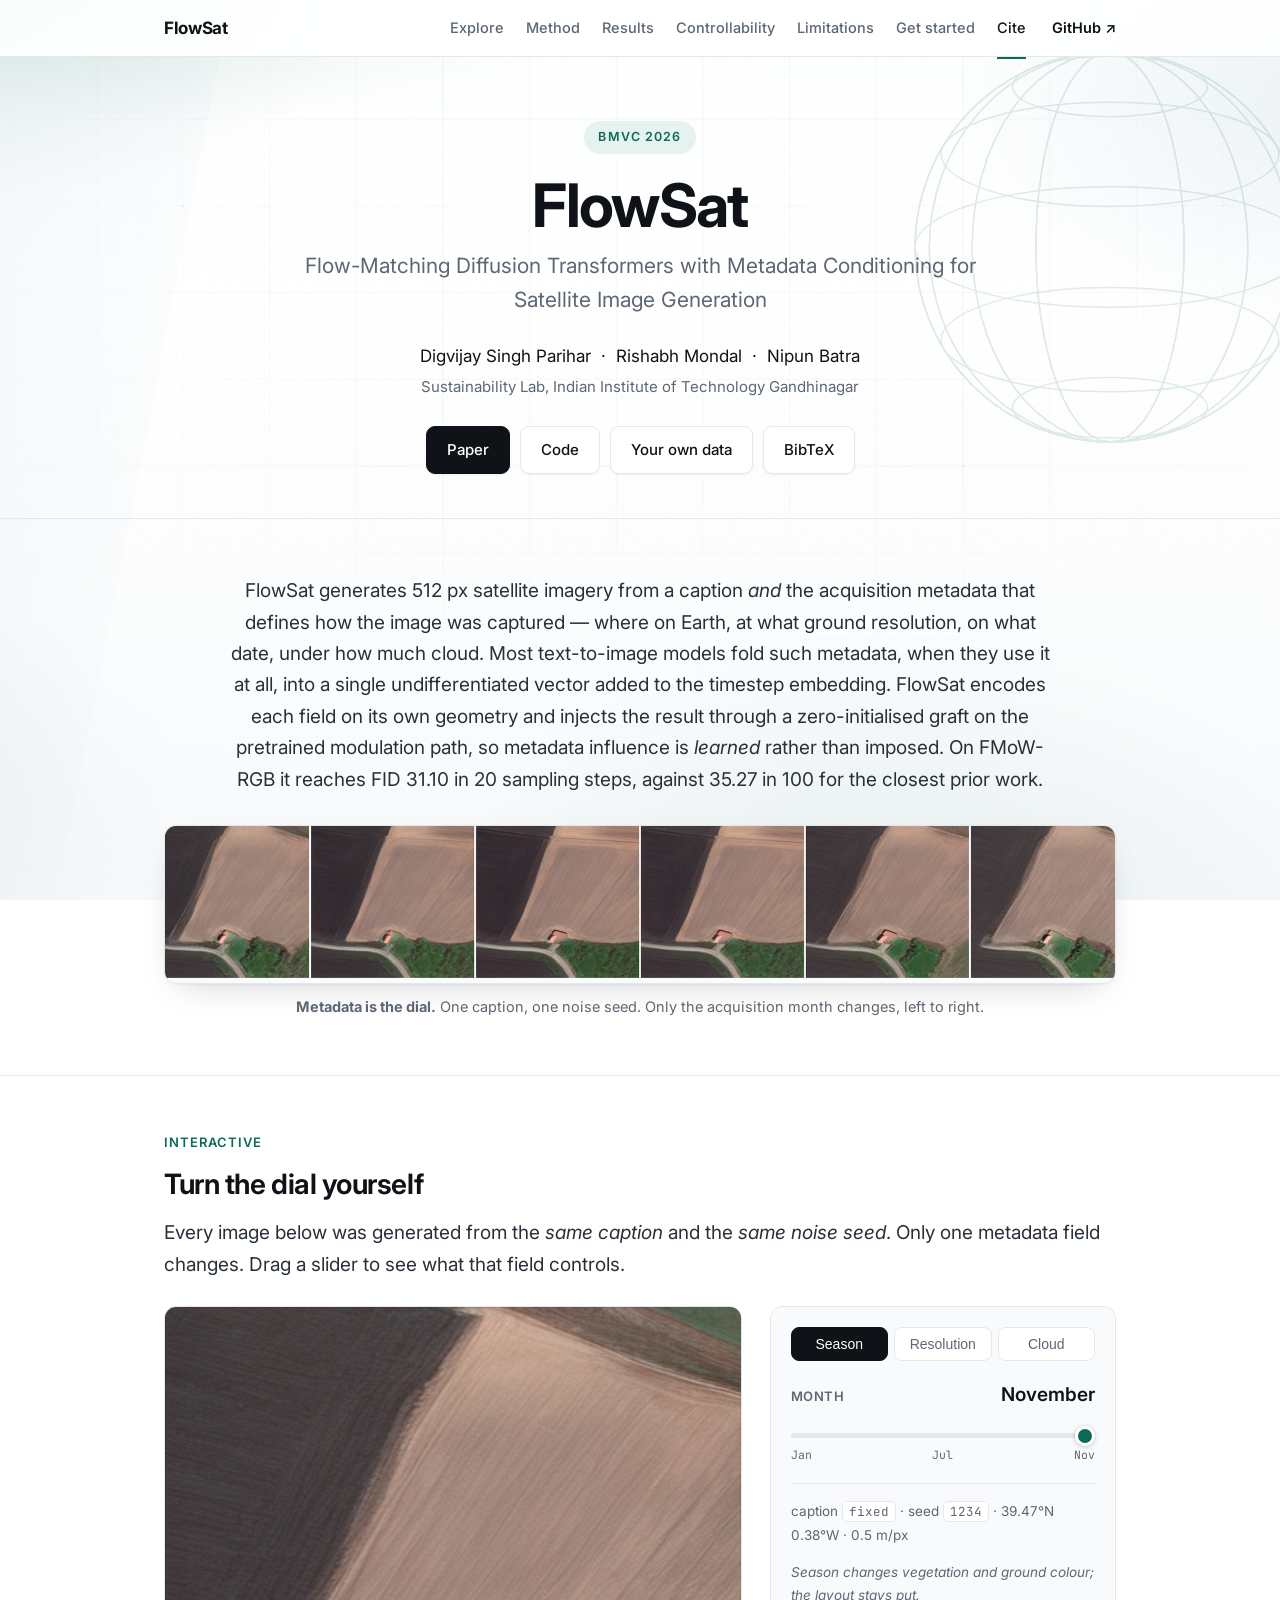
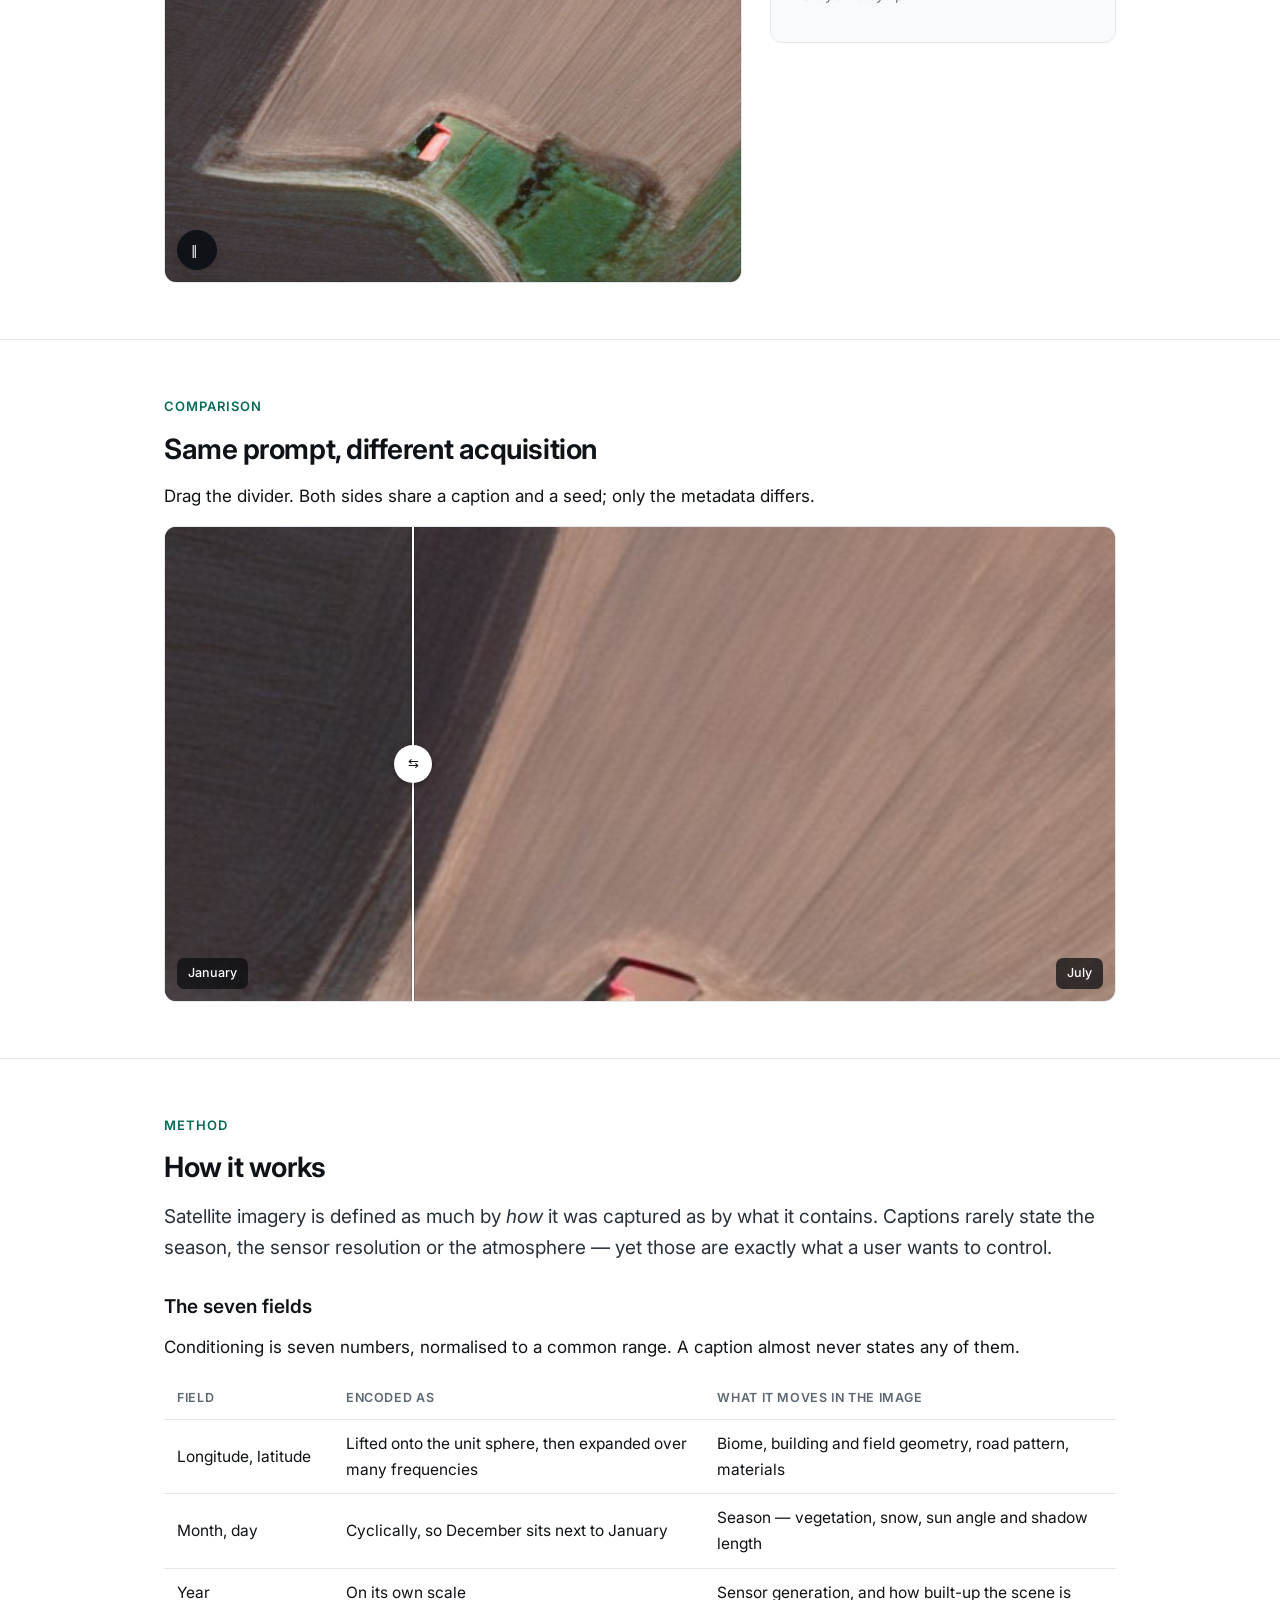
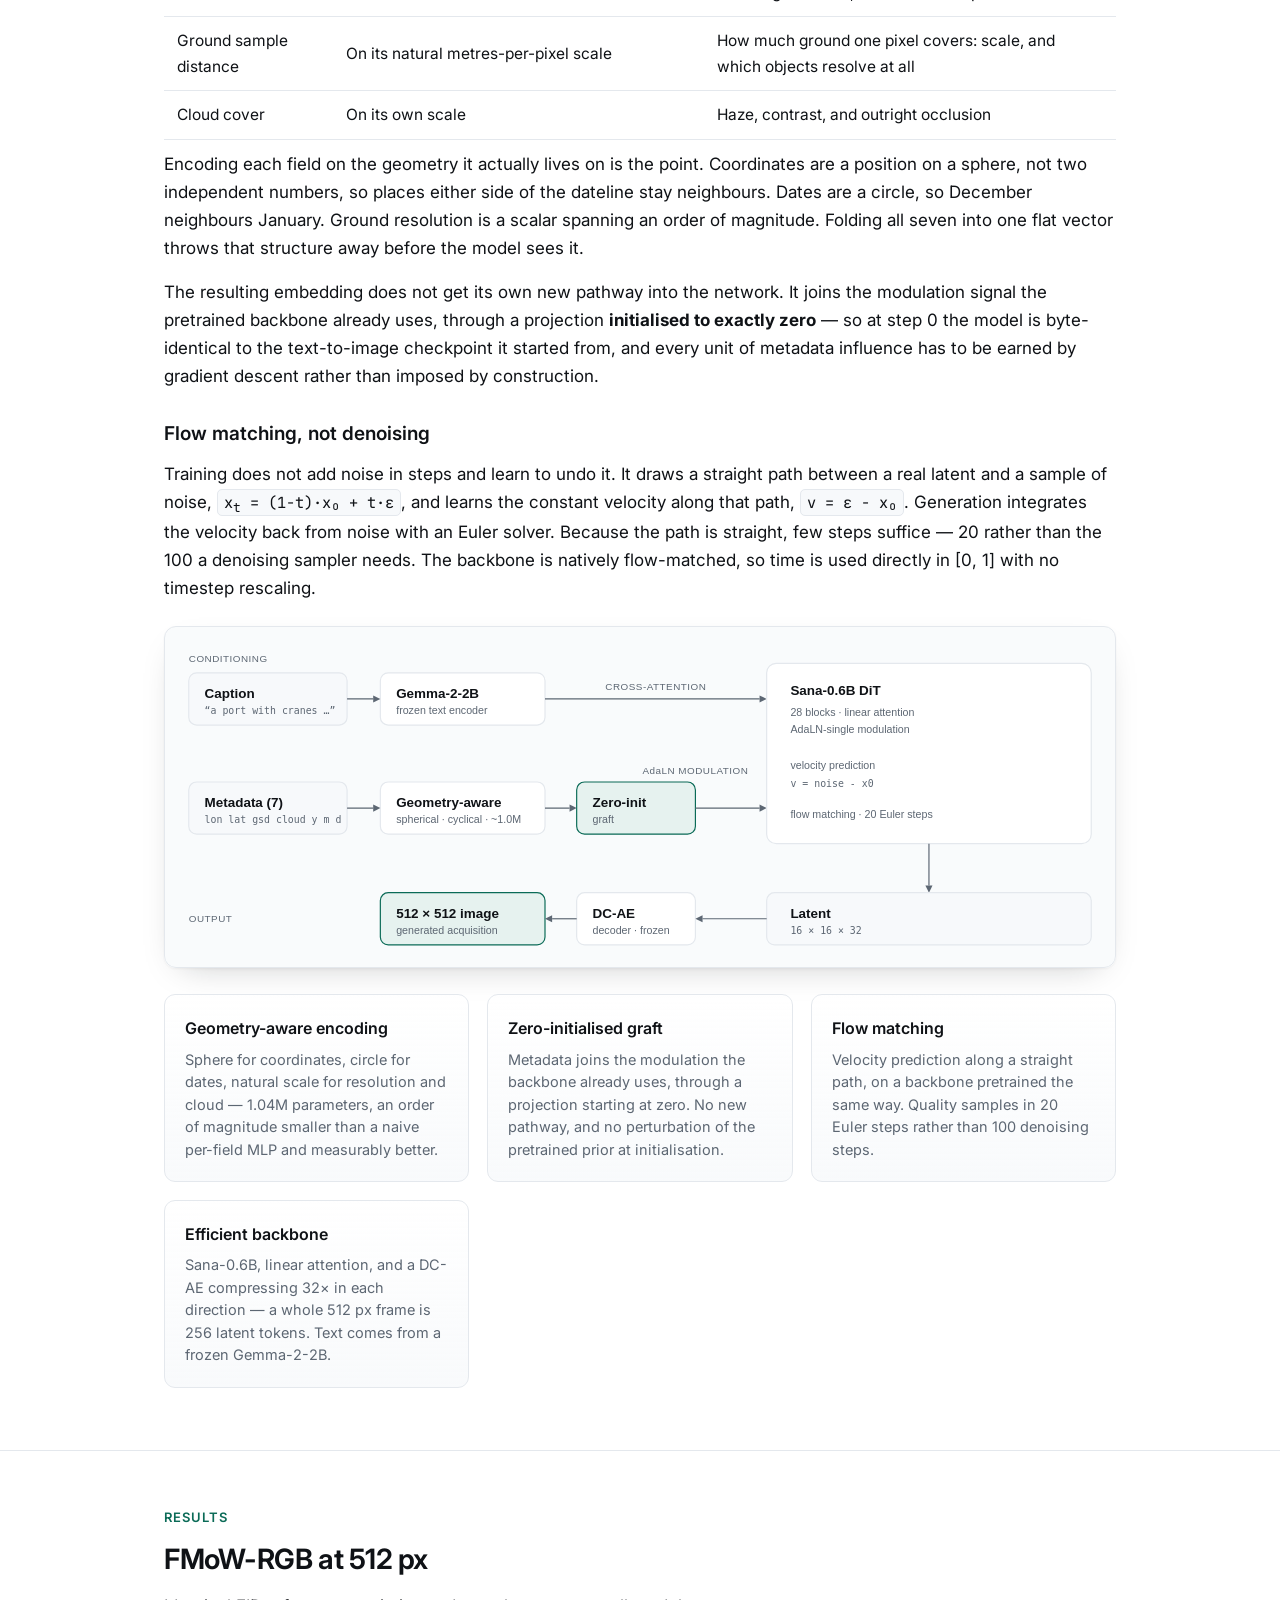
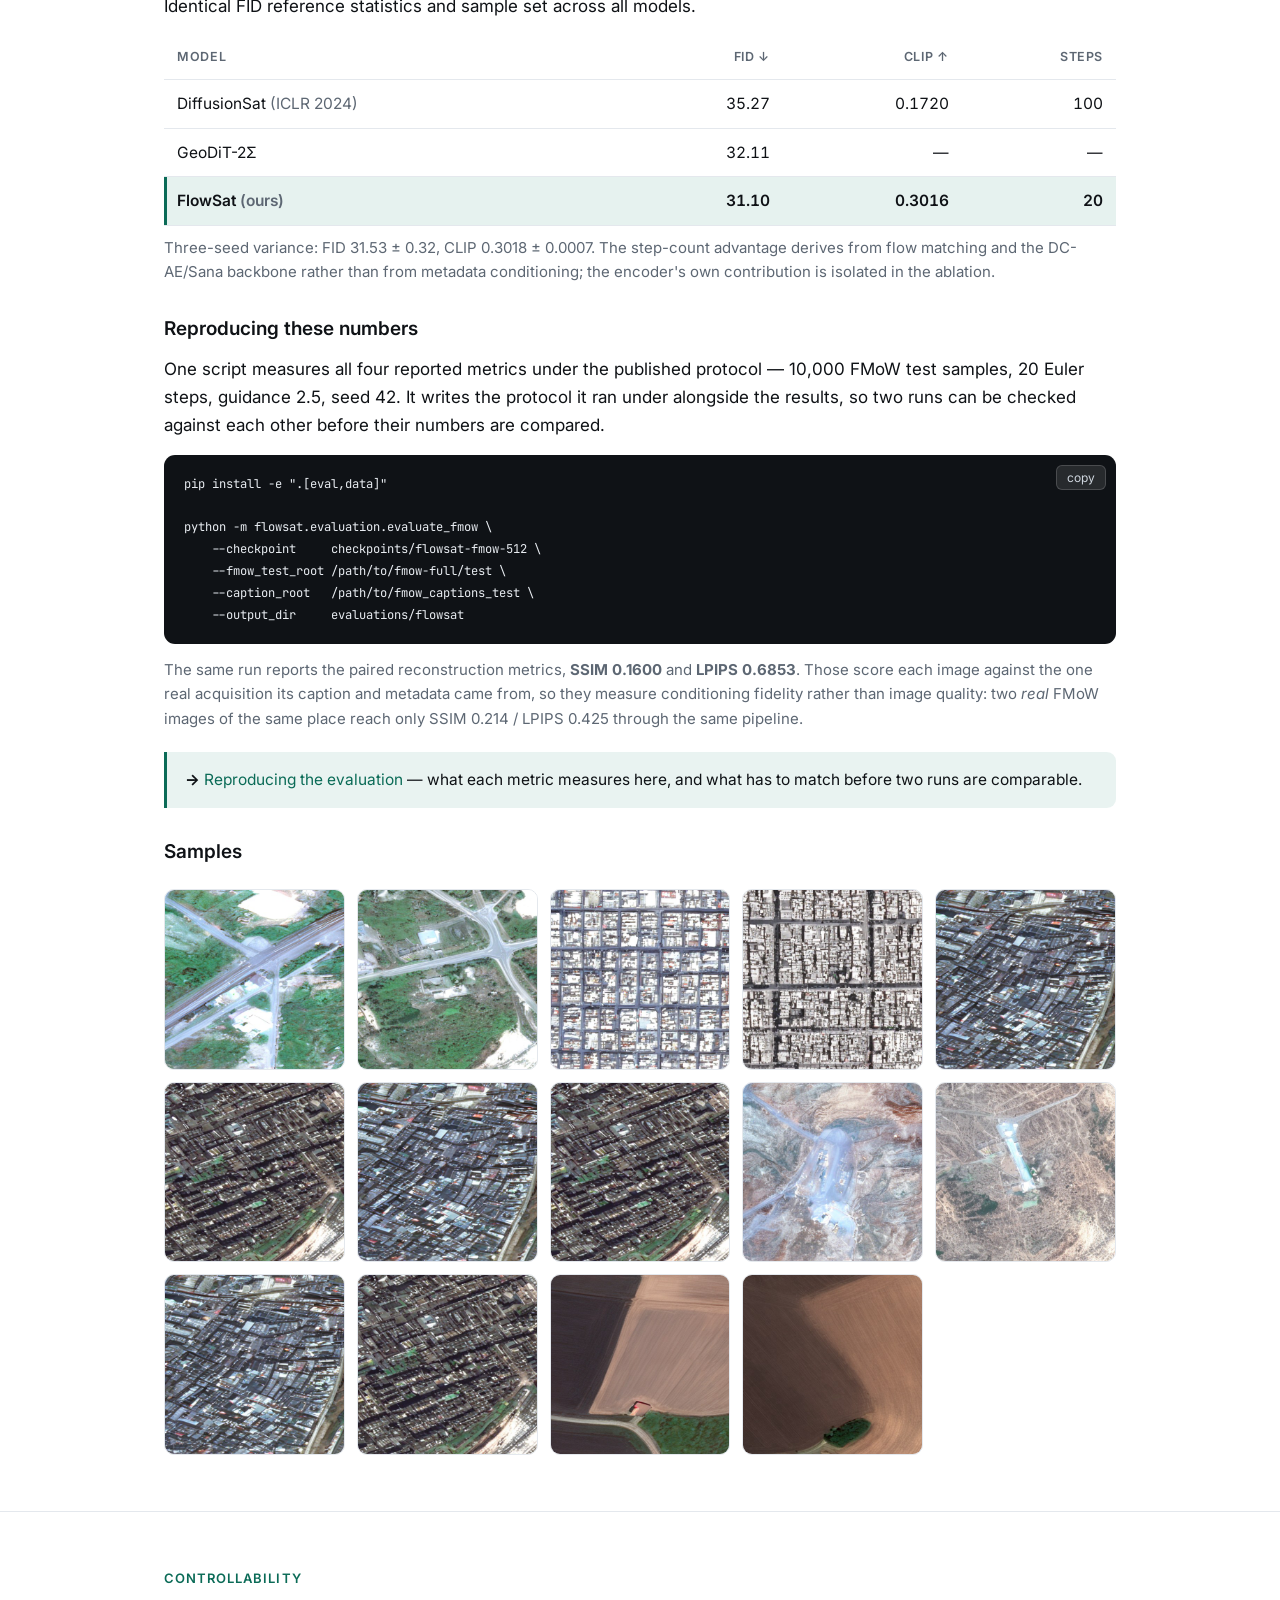
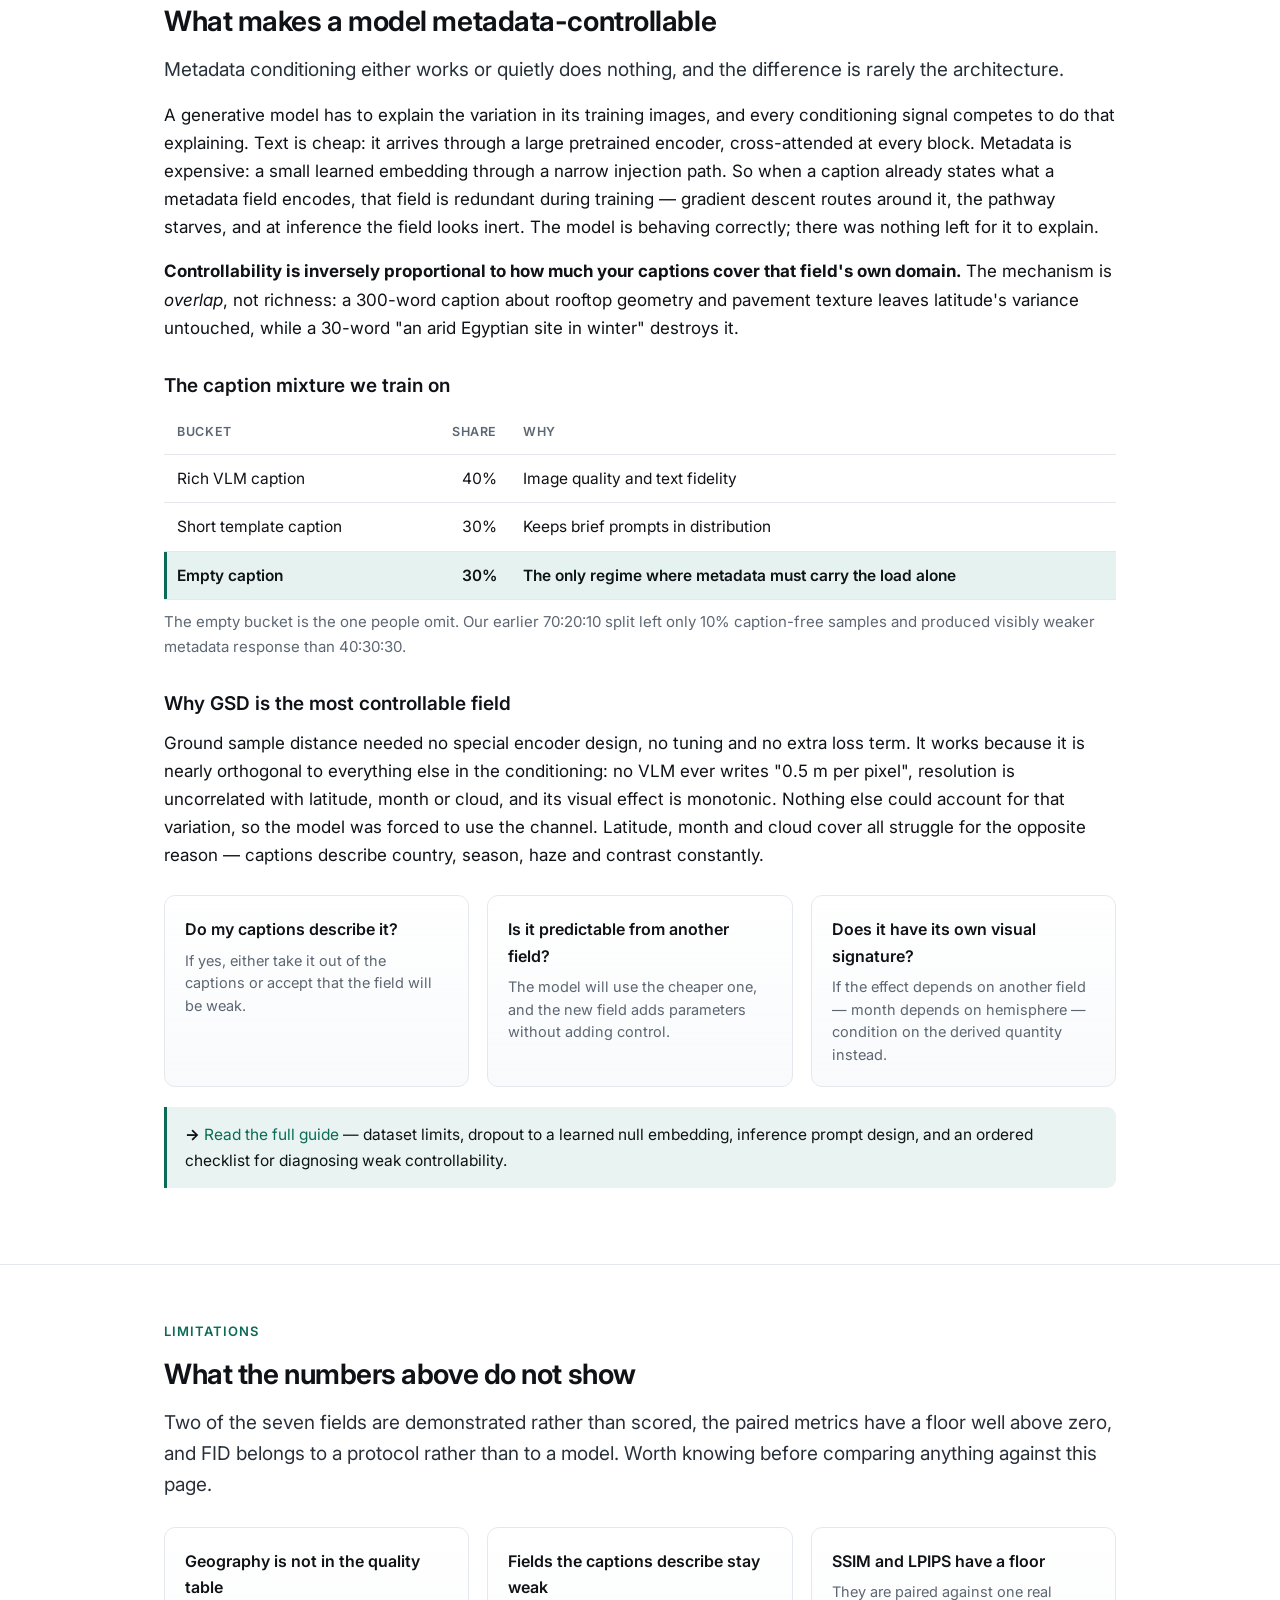
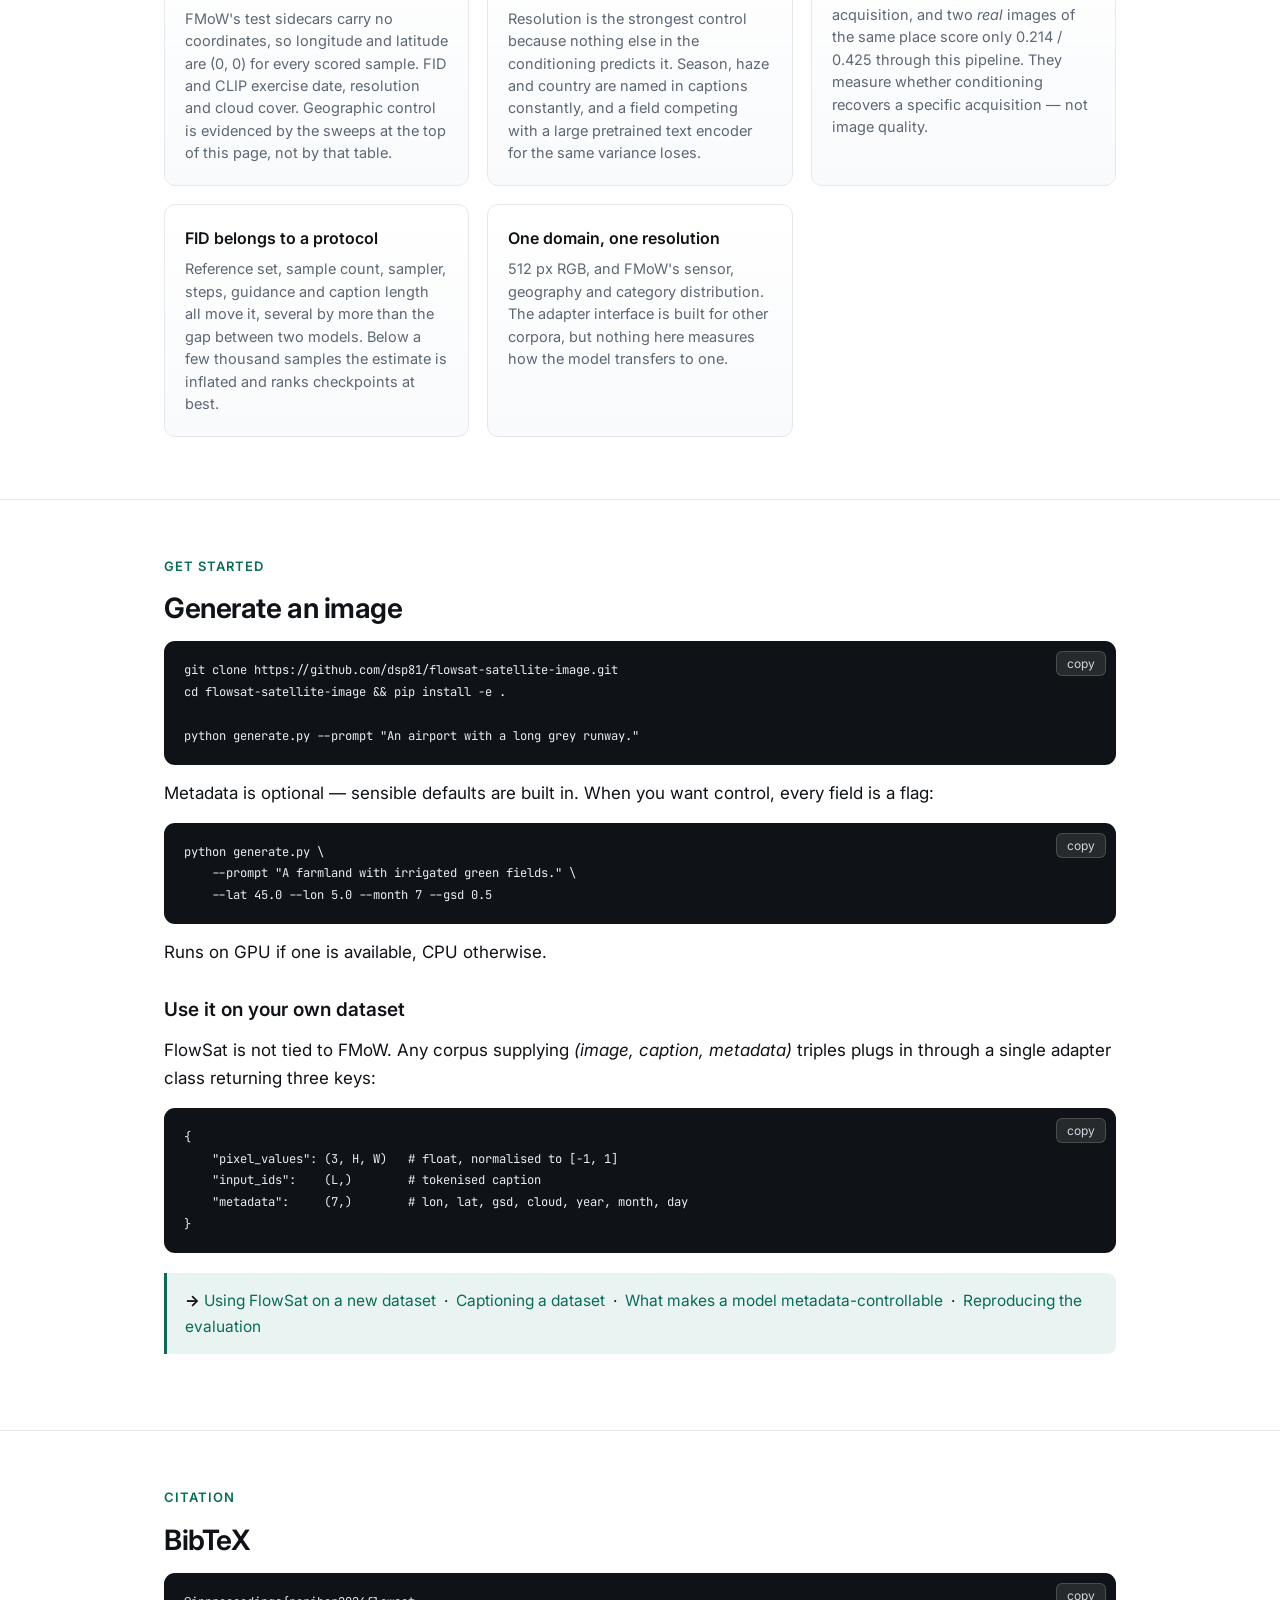
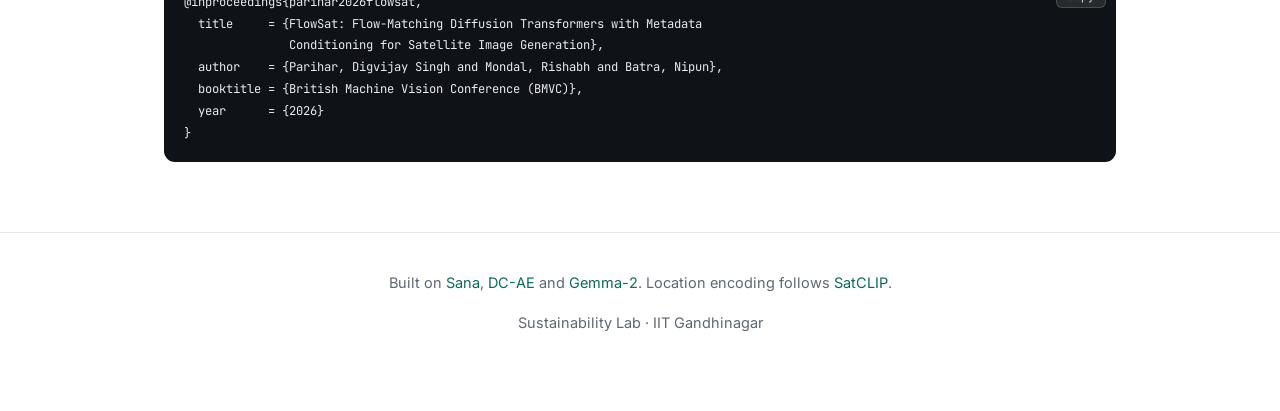
==== commit 2b192258: "Make the project page explain the paper, and match the nav to the page The page showed the work with" ====
--- a/docs/index.html
+++ b/docs/index.html
@@ -279,8 +279,8 @@
   <span class="brand">FlowSat</span>
   <span class="links" style="display:flex;gap:22px">
     <a href="#explore">Explore</a><a href="#method">Method</a>
-    <a href="#control">Controllability</a>
-    <a href="#results">Results</a><a href="#start">Get started</a>
+    <a href="#results">Results</a><a href="#control">Controllability</a>
+    <a href="#limits">Limitations</a><a href="#start">Get started</a>
     <a href="#cite">Cite</a>
   </span>
   <a href="https://github.com/dsp81/flowsat-satellite-image" style="font-weight:600;color:var(--ink)">GitHub &#8599;</a>
@@ -325,6 +325,17 @@
 
 <section class="reveal">
   <div class="wrap">
+    <p class="lead" style="max-width:830px;margin:0 auto 30px;text-align:center">
+      FlowSat generates 512&nbsp;px satellite imagery from a caption <em>and</em> the
+      acquisition metadata that defines how the image was captured &mdash; where on
+      Earth, at what ground resolution, on what date, under how much cloud. Most
+      text-to-image models fold such metadata, when they use it at all, into a
+      single undifferentiated vector added to the timestep embedding. FlowSat
+      encodes each field on its own geometry and injects the result through a
+      zero-initialised graft on the pretrained modulation path, so metadata
+      influence is <em>learned</em> rather than imposed. On FMoW-RGB it reaches
+      FID 31.10 in 20 sampling steps, against 35.27 in 100 for the closest prior
+      work.</p>
     <figure>
       <div class="frame"><img src="static/teaser.jpg" alt="Month sweep" id="teaser"></div>
       <figcaption><strong>Metadata is the dial.</strong> One caption, one noise seed.
@@ -394,13 +405,49 @@
       captured as by what it contains. Captions rarely state the season, the
       sensor resolution or the atmosphere &mdash; yet those are exactly what a
       user wants to control.</p>
-    <p>FlowSat conditions on seven acquisition fields alongside text. Rather than
-      folding them into one undifferentiated vector, each is encoded according to
-      its geometry: coordinates are lifted onto the sphere, periodic fields are
-      encoded cyclically, and scalars on their natural scale. The embedding enters
-      through a zero-initialised AdaLN graft, so the model begins identical to its
-      text-to-image initialisation and <em>learns</em> metadata influence rather
-      than having it imposed.</p>
+    <h3>The seven fields</h3>
+    <p>Conditioning is seven numbers, normalised to a common range. A caption
+      almost never states any of them.</p>
+    <table>
+      <thead><tr><th>Field</th><th>Encoded as</th><th>What it moves in the image</th></tr></thead>
+      <tbody>
+        <tr><td>Longitude, latitude</td>
+          <td>Lifted onto the unit sphere, then expanded over many frequencies</td>
+          <td>Biome, building and field geometry, road pattern, materials</td></tr>
+        <tr><td>Month, day</td>
+          <td>Cyclically, so December sits next to January</td>
+          <td>Season &mdash; vegetation, snow, sun angle and shadow length</td></tr>
+        <tr><td>Year</td><td>On its own scale</td>
+          <td>Sensor generation, and how built-up the scene is</td></tr>
+        <tr><td>Ground sample distance</td><td>On its natural metres-per-pixel scale</td>
+          <td>How much ground one pixel covers: scale, and which objects resolve at all</td></tr>
+        <tr><td>Cloud cover</td><td>On its own scale</td>
+          <td>Haze, contrast, and outright occlusion</td></tr>
+      </tbody>
+    </table>
+    <p>Encoding each field on the geometry it actually lives on is the point.
+      Coordinates are a position on a sphere, not two independent numbers, so
+      places either side of the dateline stay neighbours. Dates are a circle, so
+      December neighbours January. Ground resolution is a scalar spanning an
+      order of magnitude. Folding all seven into one flat vector throws that
+      structure away before the model sees it.</p>
+    <p>The resulting embedding does not get its own new pathway into the network.
+      It joins the modulation signal the pretrained backbone already uses, through
+      a projection <strong>initialised to exactly zero</strong> &mdash; so at step
+      0 the model is byte-identical to the text-to-image checkpoint it started
+      from, and every unit of metadata influence has to be earned by gradient
+      descent rather than imposed by construction.</p>
+
+    <h3>Flow matching, not denoising</h3>
+    <p>Training does not add noise in steps and learn to undo it. It draws a
+      straight path between a real latent and a sample of noise,
+      <code>x<sub>t</sub> = (1&minus;t)&middot;x&#8320; + t&middot;&epsilon;</code>,
+      and learns the constant velocity along that path,
+      <code>v = &epsilon; &minus; x&#8320;</code>. Generation integrates the
+      velocity back from noise with an Euler solver. Because the path is straight,
+      few steps suffice &mdash; 20 rather than the 100 a denoising sampler needs.
+      The backbone is natively flow-matched, so time is used directly in [0,&nbsp;1]
+      with no timestep rescaling.</p>
 
     <figure style="margin:24px 0 6px">
       <div class="frame"><img src="static/architecture.svg" alt="Architecture" id="arch"></div>
@@ -408,19 +455,21 @@
 
     <div class="grid stag">
       <div class="card"><h4>Geometry-aware encoding</h4>
-        <p>Spherical lift for coordinates, cyclical encoding for dates, natural
-          scaling for GSD and cloud &mdash; ~1.0M parameters, an order of magnitude
-          smaller than a naive per-field MLP and measurably better.</p></div>
+        <p>Sphere for coordinates, circle for dates, natural scale for resolution
+          and cloud &mdash; 1.04M parameters, an order of magnitude smaller than a
+          naive per-field MLP and measurably better.</p></div>
       <div class="card"><h4>Zero-initialised graft</h4>
-        <p>Metadata enters through a zero-init projection: byte-identical to the
-          text-to-image initialisation at step 0, so the pretrained prior is never
-          perturbed.</p></div>
+        <p>Metadata joins the modulation the backbone already uses, through a
+          projection starting at zero. No new pathway, and no perturbation of the
+          pretrained prior at initialisation.</p></div>
       <div class="card"><h4>Flow matching</h4>
-        <p>Velocity prediction on a natively flow-matched backbone &mdash; quality
-          samples in ~20 Euler steps instead of 100 denoising steps.</p></div>
+        <p>Velocity prediction along a straight path, on a backbone pretrained the
+          same way. Quality samples in 20 Euler steps rather than 100 denoising
+          steps.</p></div>
       <div class="card"><h4>Efficient backbone</h4>
-        <p>Sana-0.6B with linear attention and DC-AE 32&times; latents
-          (16&times;16&times;32 at 512 px), with a Gemma-2-2B text encoder.</p></div>
+        <p>Sana-0.6B, linear attention, and a DC-AE compressing 32&times; in each
+          direction &mdash; a whole 512&nbsp;px frame is 256 latent tokens. Text
+          comes from a frozen Gemma-2-2B.</p></div>
     </div>
   </div>
 </section>
@@ -474,7 +523,7 @@
 
 <section id="control" class="reveal">
   <div class="wrap">
-    <p class="kicker">Design notes</p>
+    <p class="kicker">Controllability</p>
     <h2>What makes a model metadata-controllable</h2>
     <p class="lead">Metadata conditioning either works or quietly does nothing,
       and the difference is rarely the architecture.</p>
@@ -537,6 +586,44 @@
       <a href="controllability.html">Read the full guide</a> &mdash; dataset
       limits, dropout to a learned null embedding, inference prompt design, and
       an ordered checklist for diagnosing weak controllability.</div>
+  </div>
+</section>
+
+<section id="limits" class="reveal">
+  <div class="wrap">
+    <p class="kicker">Limitations</p>
+    <h2>What the numbers above do not show</h2>
+    <p class="lead">Two of the seven fields are demonstrated rather than scored,
+      the paired metrics have a floor well above zero, and FID belongs to a
+      protocol rather than to a model. Worth knowing before comparing anything
+      against this page.</p>
+
+    <div class="grid stag">
+      <div class="card"><h4>Geography is not in the quality table</h4>
+        <p>FMoW's test sidecars carry no coordinates, so longitude and latitude
+          are (0,&nbsp;0) for every scored sample. FID and CLIP exercise date,
+          resolution and cloud cover. Geographic control is evidenced by the
+          sweeps at the top of this page, not by that table.</p></div>
+      <div class="card"><h4>Fields the captions describe stay weak</h4>
+        <p>Resolution is the strongest control because nothing else in the
+          conditioning predicts it. Season, haze and country are named in captions
+          constantly, and a field competing with a large pretrained text encoder
+          for the same variance loses.</p></div>
+      <div class="card"><h4>SSIM and LPIPS have a floor</h4>
+        <p>They are paired against one real acquisition, and two <em>real</em>
+          images of the same place score only 0.214 / 0.425 through this
+          pipeline. They measure whether conditioning recovers a specific
+          acquisition &mdash; not image quality.</p></div>
+      <div class="card"><h4>FID belongs to a protocol</h4>
+        <p>Reference set, sample count, sampler, steps, guidance and caption
+          length all move it, several by more than the gap between two models.
+          Below a few thousand samples the estimate is inflated and ranks
+          checkpoints at best.</p></div>
+      <div class="card"><h4>One domain, one resolution</h4>
+        <p>512&nbsp;px RGB, and FMoW's sensor, geography and category
+          distribution. The adapter interface is built for other corpora, but
+          nothing here measures how the model transfers to one.</p></div>
+    </div>
   </div>
 </section>
 
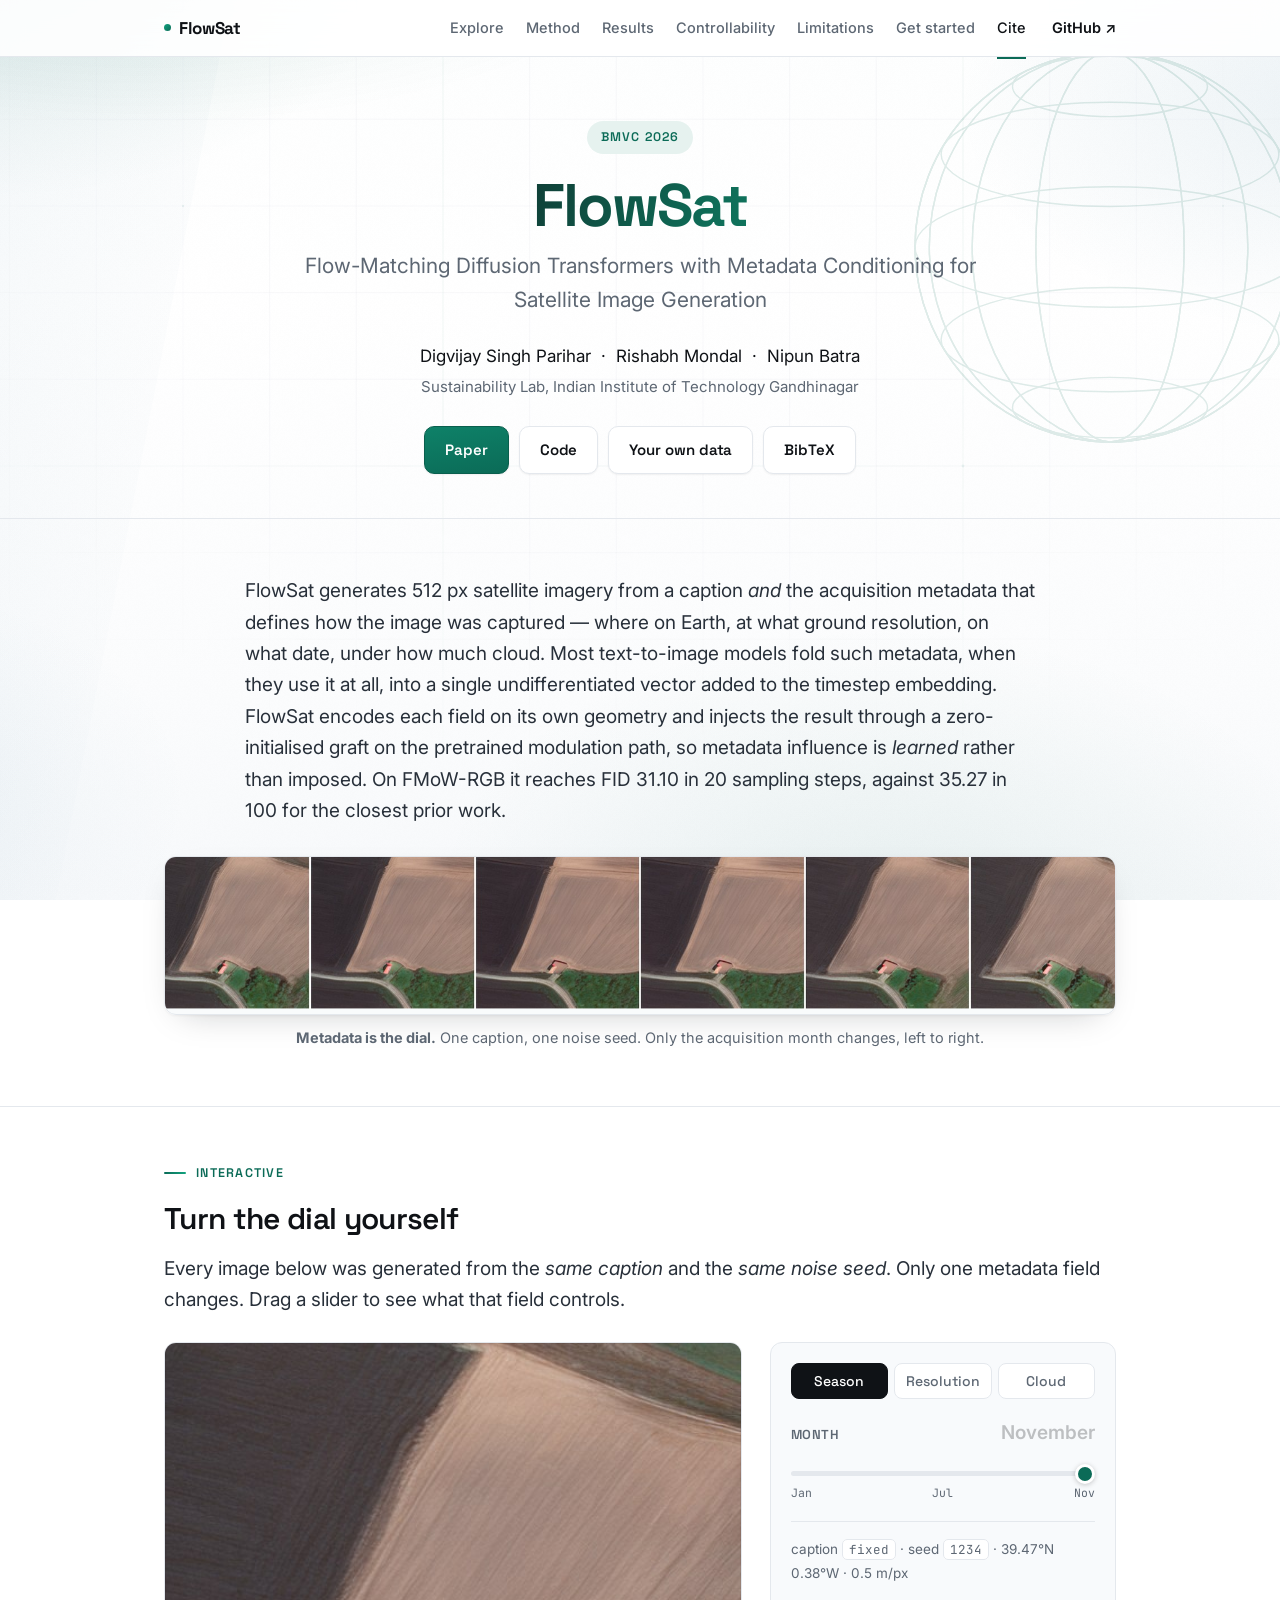
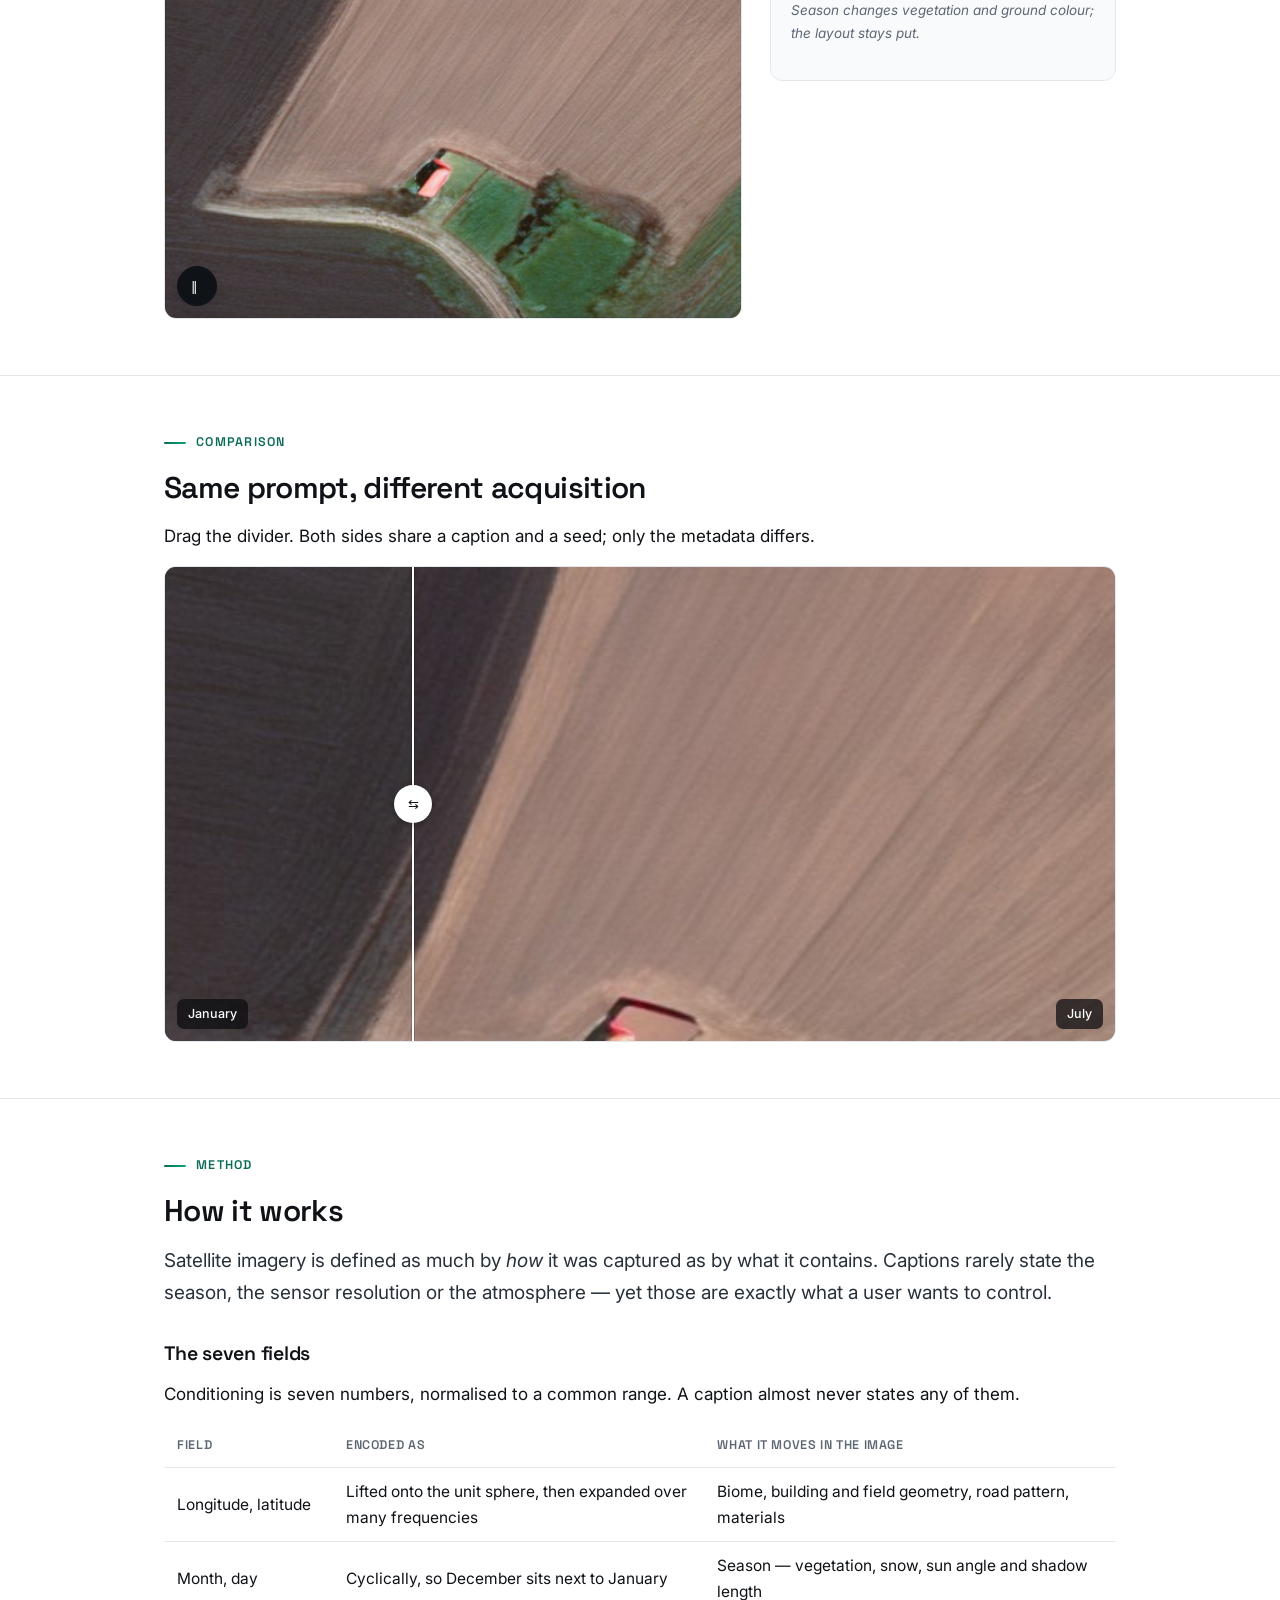
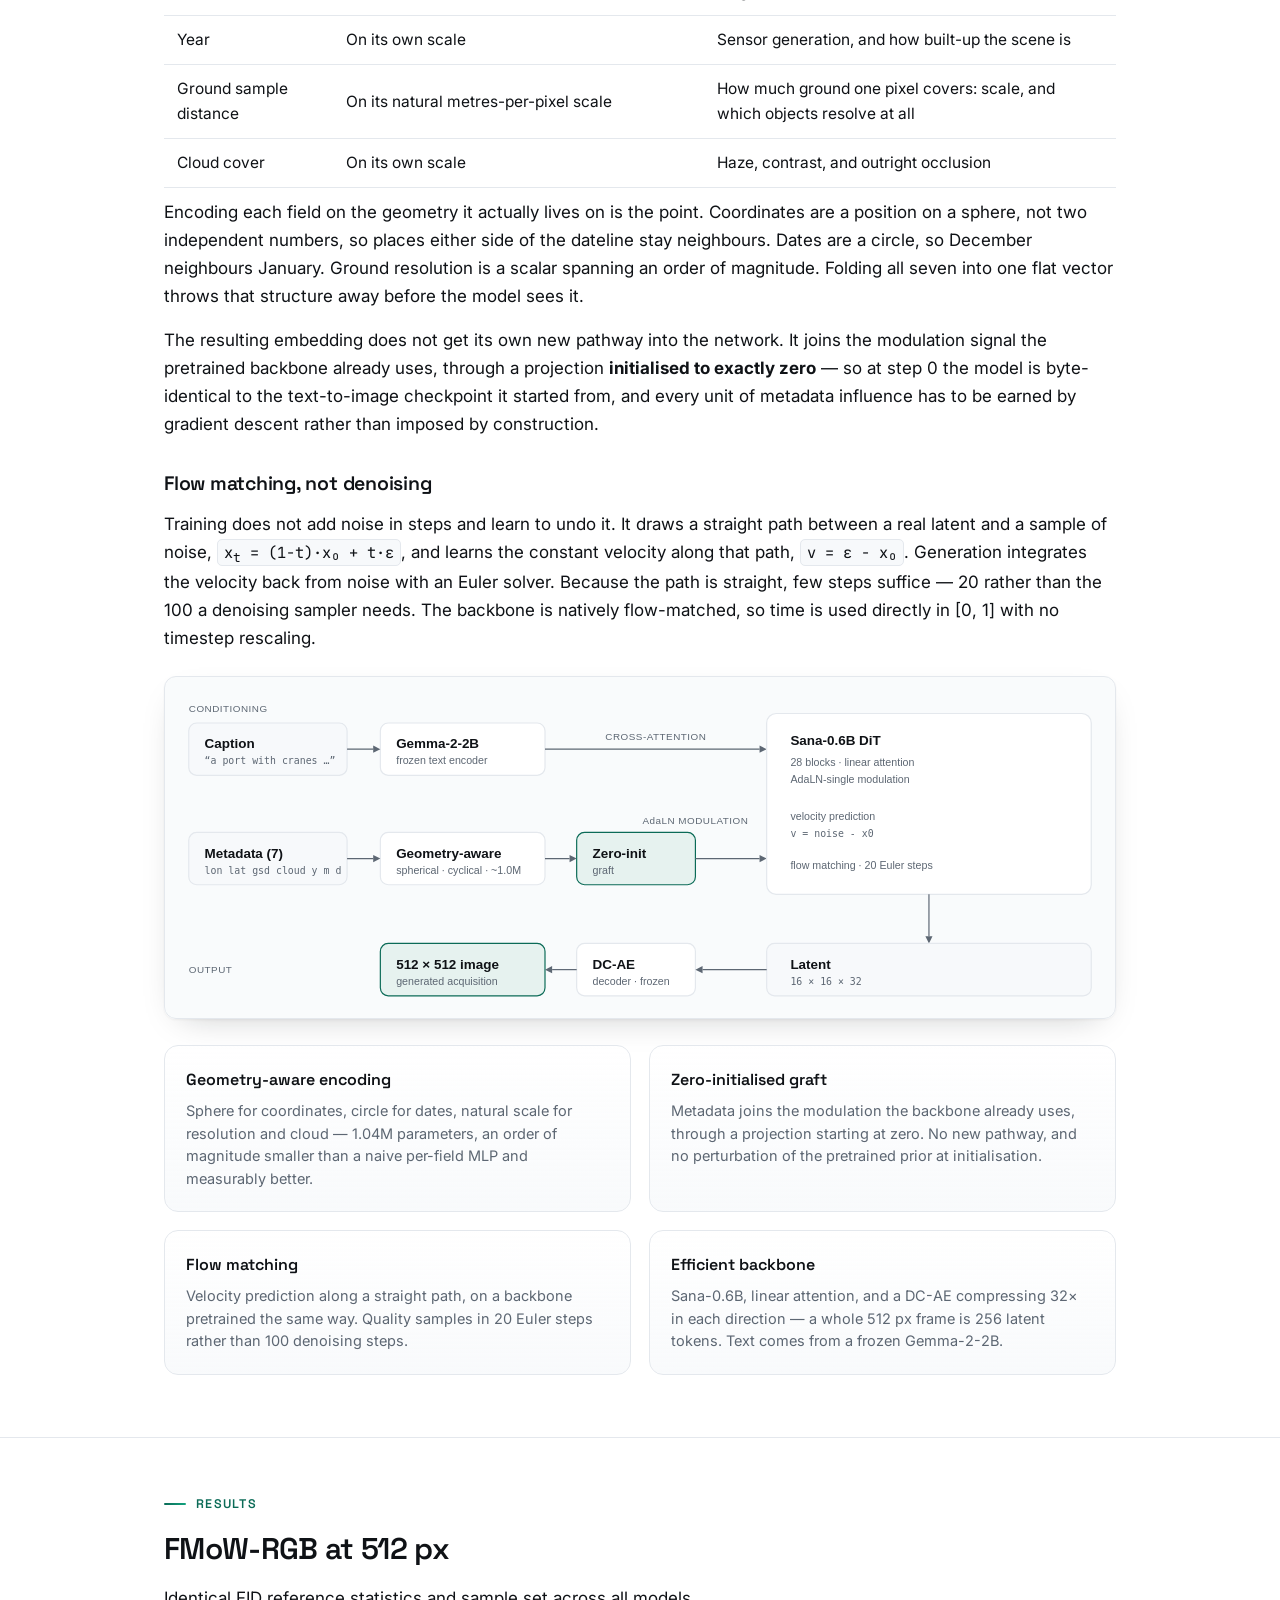
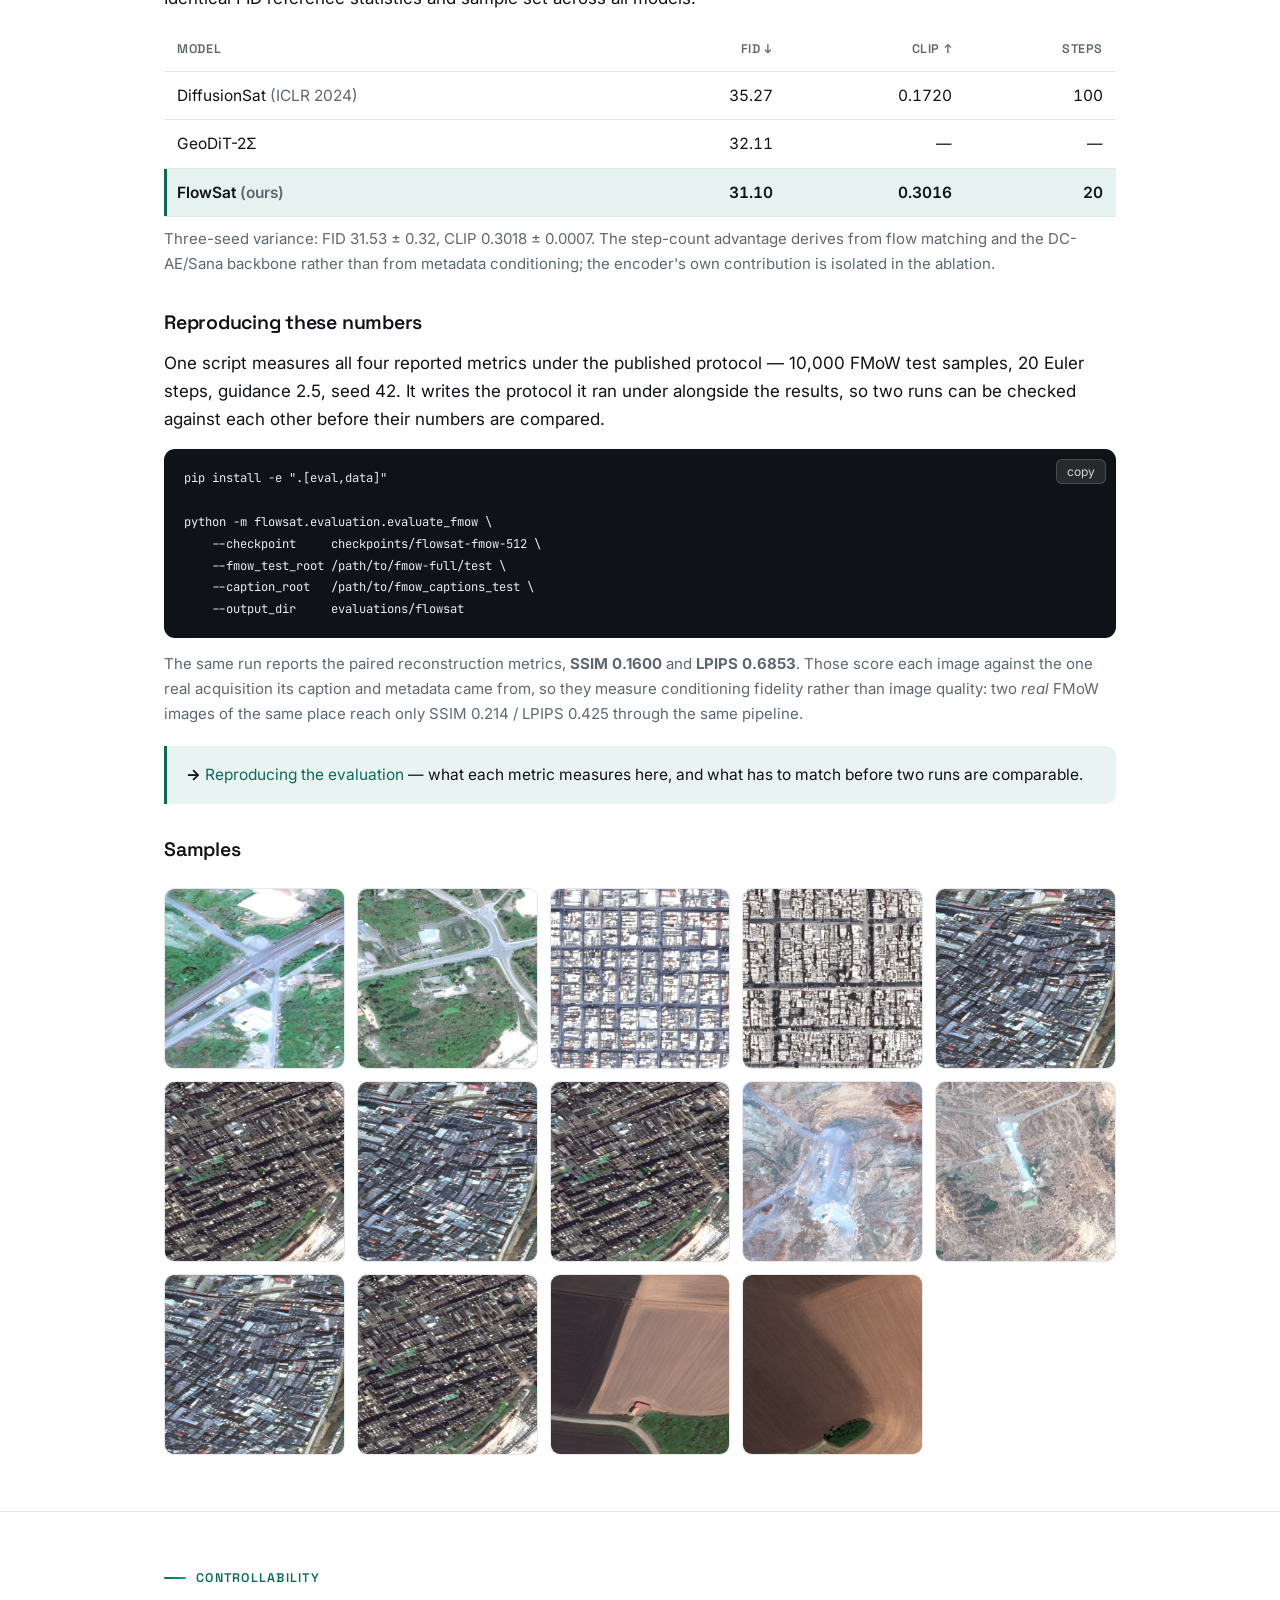
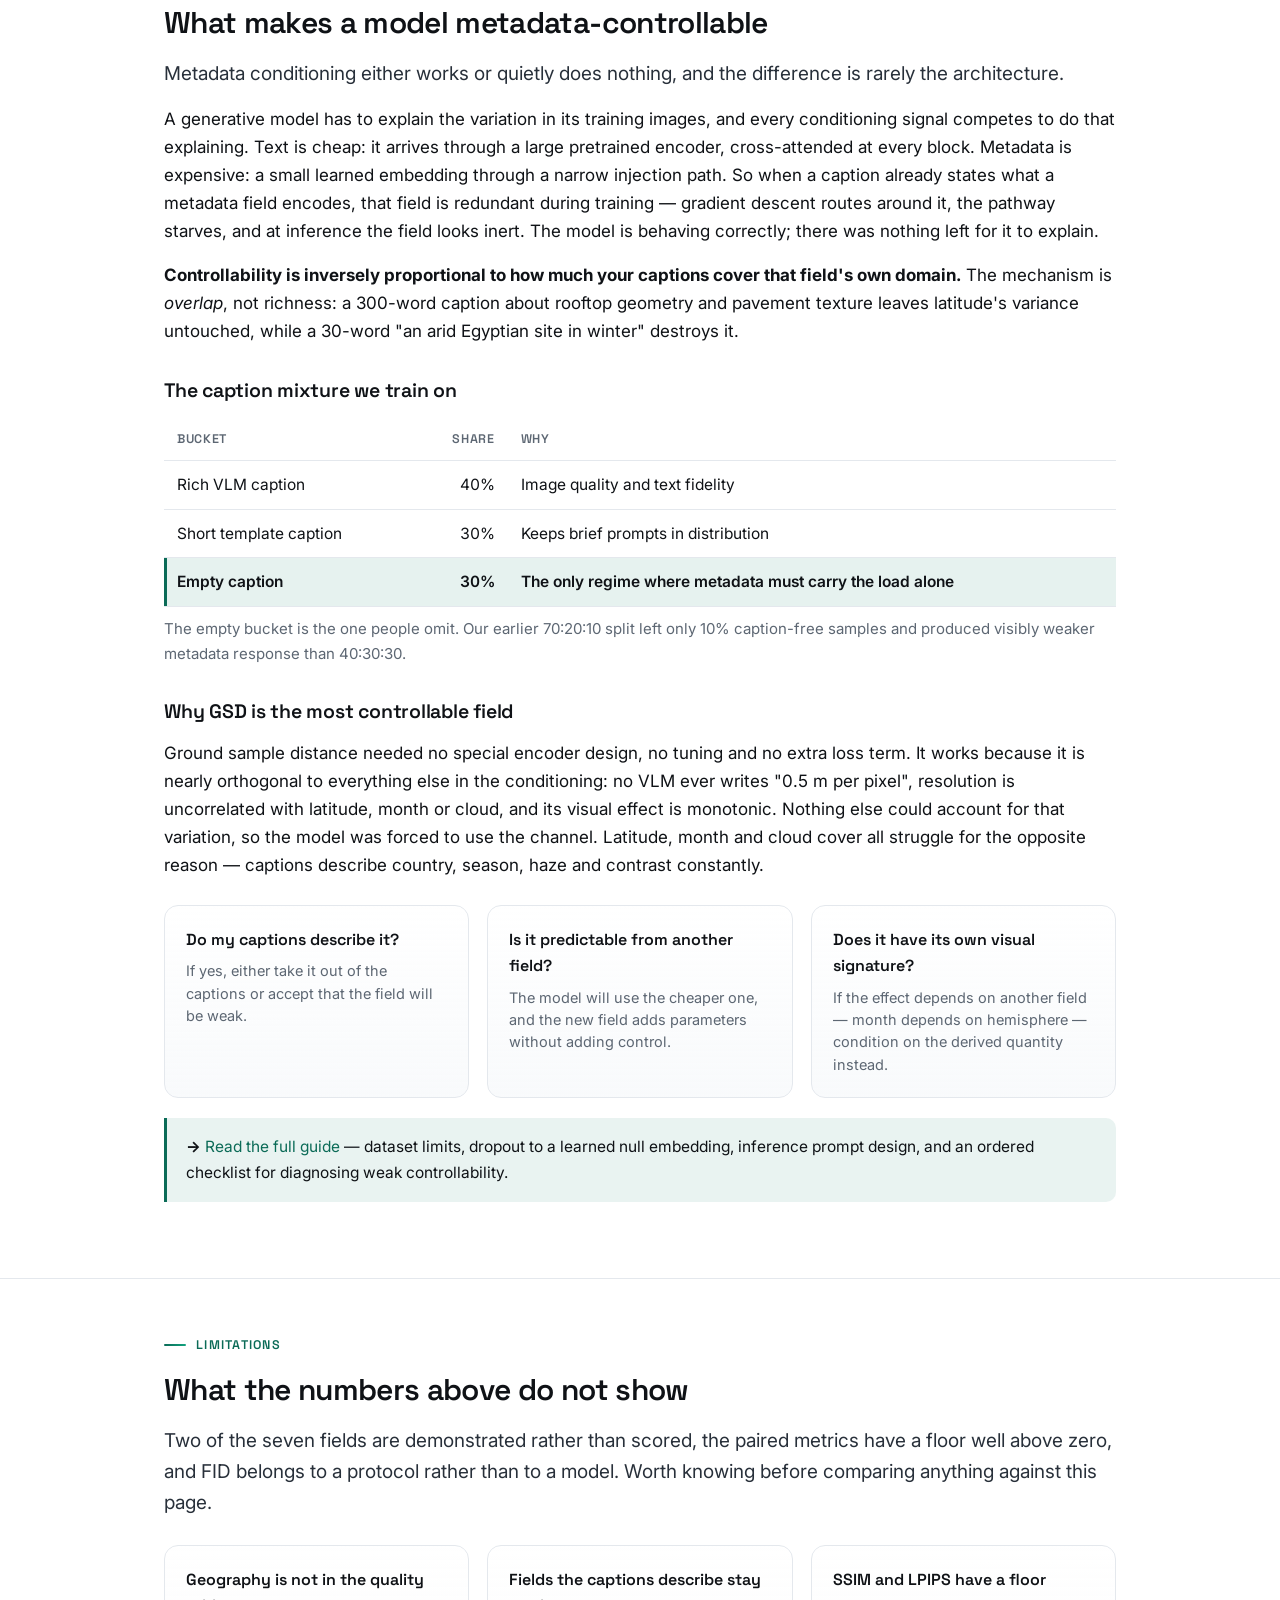
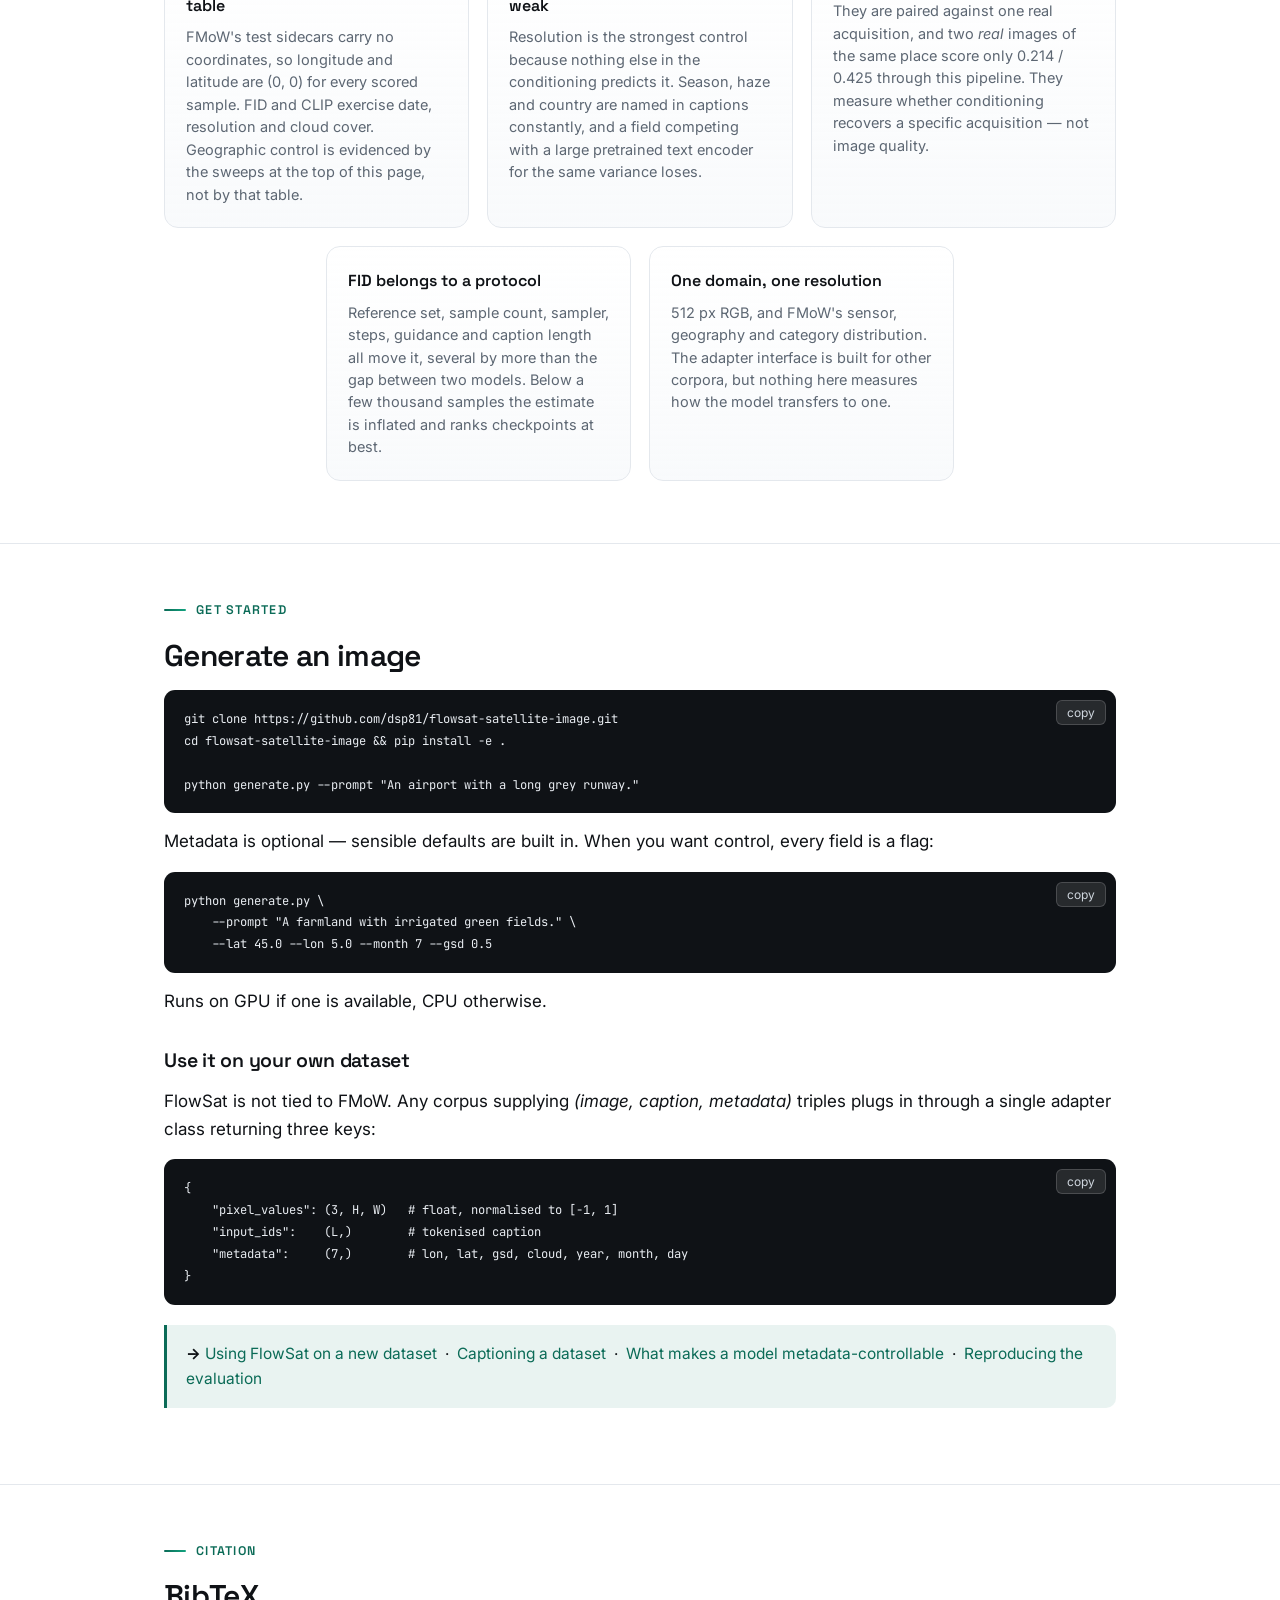
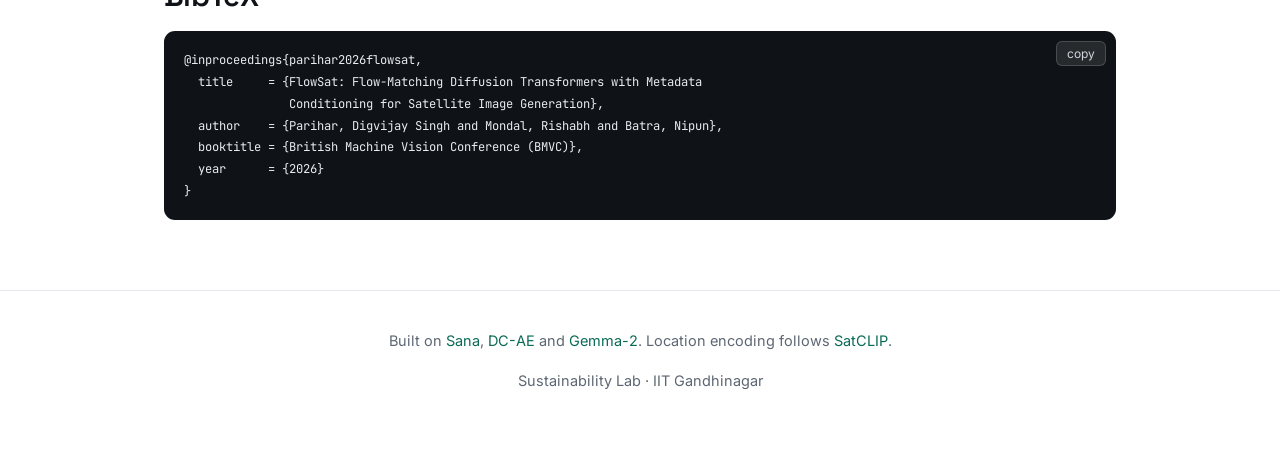
==== commit 8f585663: "Centre trailing card rows, and give the site a sharper visual identity The five Limitations cards la" ====
--- a/docs/index.html
+++ b/docs/index.html
@@ -13,11 +13,12 @@
 <meta name="twitter:card" content="summary_large_image">
 <link rel="preconnect" href="https://fonts.googleapis.com">
 <link rel="preconnect" href="https://fonts.gstatic.com" crossorigin>
-<link href="https://fonts.googleapis.com/css2?family=Inter:wght@400;500;600;700&family=JetBrains+Mono:wght@400;500&display=swap" rel="stylesheet">
+<link href="https://fonts.googleapis.com/css2?family=Inter:wght@400;500;600;700&family=Space+Grotesk:wght@500;600;700&family=JetBrains+Mono:wght@400;500&display=swap" rel="stylesheet">
 <style>
 :root{
   --ink:#0f1216; --mut:#5d6773; --line:#e4e8ed; --bg:#fff; --soft:#f7f9fb;
-  --acc:#0b6b57; --accs:#e6f2ef; --max:1000px;
+  --acc:#0b6b57; --acc2:#12a37f; --accs:#e6f2ef; --max:1000px;
+  --disp:"Space Grotesk",Inter,-apple-system,sans-serif;
 }
 *{box-sizing:border-box}
 html{scroll-behavior:smooth; scroll-padding-top:64px}
@@ -27,27 +28,36 @@
 
 nav{position:sticky;top:0;z-index:50;background:rgba(255,255,255,.86);backdrop-filter:blur(12px);border-bottom:1px solid var(--line)}
 nav .wrap{display:flex;align-items:center;gap:26px;height:56px}
-nav .brand{font-weight:700;letter-spacing:-.02em;margin-right:auto}
+nav .brand{font-weight:700;letter-spacing:-.02em;margin-right:auto;display:flex;align-items:center;gap:8px}
+nav .brand::before{content:"";width:7px;height:7px;border-radius:50%;flex:none;
+  background:linear-gradient(135deg,var(--acc2),var(--acc))}
 nav a{color:var(--mut);font-size:14.5px;font-weight:500}
 nav a:hover{color:var(--ink);text-decoration:none}
 @media(max-width:700px){nav .links{display:none}}
 
 header{padding:64px 0 44px;text-align:center;border-bottom:1px solid var(--line)}
 .venue{display:inline-block;font-size:12.5px;font-weight:600;letter-spacing:.09em;text-transform:uppercase;color:var(--acc);background:var(--accs);padding:6px 14px;border-radius:999px}
-h1{font-size:clamp(38px,6vw,60px);line-height:1.05;font-weight:700;margin:20px 0 12px;letter-spacing:-.028em}
+h1{font-size:clamp(38px,6vw,60px);line-height:1.05;font-weight:700;margin:20px 0 12px;letter-spacing:-.032em;color:var(--ink)}
+@supports (-webkit-background-clip:text){
+  h1{background:linear-gradient(118deg,var(--ink) 18%,#0f6d58 58%,#18ab86);
+     -webkit-background-clip:text;background-clip:text;-webkit-text-fill-color:transparent}
+}
 .sub{font-size:clamp(17px,2.2vw,21px);color:var(--mut);max-width:740px;margin:0 auto 24px}
 .auth{font-size:17px;margin:0 0 5px}.auth a{color:var(--ink)}
 .aff{font-size:15px;color:var(--mut);margin:0 0 26px}
 .btns{display:flex;gap:10px;justify-content:center;flex-wrap:wrap}
-.btn{display:inline-flex;align-items:center;gap:8px;padding:11px 20px;border-radius:9px;font-size:15px;font-weight:500;background:var(--ink);color:#fff;border:1px solid var(--ink);transition:.14s}
+.btn{display:inline-flex;align-items:center;gap:8px;padding:11px 20px;border-radius:10px;font-size:15px;font-weight:600;letter-spacing:-.005em;background:linear-gradient(170deg,#0e8168,var(--acc));color:#fff;border:1px solid #0a5f4e;transition:.14s}
 .btn:hover{text-decoration:none;opacity:.88;transform:translateY(-1px)}
 .btn.g{background:#fff;color:var(--ink);border-color:var(--line)}
 .btn.g:hover{border-color:var(--mut)}
 
 section{padding:56px 0;border-bottom:1px solid var(--line)}
-h2{font-size:28px;font-weight:650;letter-spacing:-.016em;margin:0 0 10px}
-.kicker{color:var(--acc);font-size:13px;font-weight:600;letter-spacing:.08em;text-transform:uppercase;margin:0 0 8px}
-h3{font-size:19px;font-weight:600;margin:28px 0 10px}
+h1,h2,h3,h4,.kicker,.venue,nav .brand,.btn,.tab,th,.rowlab .k{font-family:var(--disp)}
+h2{font-size:30px;font-weight:600;letter-spacing:-.022em;margin:0 0 10px}
+.kicker{color:var(--acc);font-size:12.5px;font-weight:600;letter-spacing:.1em;text-transform:uppercase;margin:0 0 10px;display:flex;align-items:center;gap:10px}
+.kicker::before{content:"";width:22px;height:2px;border-radius:2px;flex:none;
+  background:linear-gradient(90deg,var(--acc),var(--acc2))}
+h3{font-size:19.5px;font-weight:600;letter-spacing:-.012em;margin:30px 0 10px}
 p{margin:0 0 16px} .lead{font-size:19px;color:#28303a}
 
 figure{margin:0} img{max-width:100%;display:block}
@@ -87,8 +97,15 @@
 .cmp .tag{position:absolute;bottom:12px;padding:5px 11px;border-radius:7px;background:rgba(10,12,15,.72);color:#fff;font-size:12.5px;font-weight:500;pointer-events:none}
 .cmp .tag.l{left:12px} .cmp .tag.r{right:12px}
 
-.grid{display:grid;grid-template-columns:repeat(auto-fit,minmax(228px,1fr));gap:18px;margin:26px 0 6px}
-.card{background:var(--soft);border:1px solid var(--line);border-radius:11px;padding:20px}
+/* Flex, not grid: a trailing row that does not fill (five cards in threes)
+   centres itself instead of hugging the left edge. */
+.grid{display:flex;flex-wrap:wrap;justify-content:center;gap:18px;margin:26px 0 6px}
+.card{flex:1 1 240px;background:var(--soft);border:1px solid var(--line);
+  border-radius:14px;padding:21px;position:relative;overflow:hidden}
+@media(min-width:780px){
+  .grid.cols-2>.card{flex:0 1 calc(50% - 9px)}
+  .grid.cols-3>.card{flex:0 1 calc(33.333% - 12px)}
+}
 .card h4{margin:0 0 7px;font-size:16px;font-weight:600}
 .card p{margin:0;font-size:14.5px;color:var(--mut);line-height:1.55}
 .gal{display:grid;grid-template-columns:repeat(auto-fill,minmax(180px,1fr));gap:12px;margin-top:22px}
@@ -109,14 +126,14 @@
 p code,li code,td code{background:var(--soft);padding:2px 6px;border-radius:5px;border:1px solid var(--line)}
 .copy{position:absolute;top:10px;right:10px;background:rgba(255,255,255,.1);color:#cfd6de;border:1px solid rgba(255,255,255,.16);border-radius:6px;padding:4px 10px;font-size:12px;cursor:pointer;font-family:Inter,sans-serif}
 .copy:hover{background:rgba(255,255,255,.18);color:#fff}
-.note{background:var(--accs);border-left:3px solid var(--acc);padding:15px 18px;border-radius:0 9px 9px 0;margin:20px 0;font-size:15.5px}
+.note{background:linear-gradient(120deg,var(--accs),#f3f9f7 70%);border-left:3px solid var(--acc);padding:16px 19px;border-radius:0 10px 10px 0;margin:20px 0;font-size:15.5px}
 footer{padding:38px 0 60px;text-align:center;color:var(--mut);font-size:14.5px}
 .js .reveal{opacity:0;transform:translateY(14px);transition:opacity .5s ease,transform .5s ease}
 .js .reveal.in{opacity:1;transform:none}
 @media(prefers-reduced-motion:reduce){.js .reveal{opacity:1;transform:none;transition:none}}
 /* ---------- polish: depth, motion, focus ---------------------------------- */
 #prog{position:fixed;top:0;left:0;height:2px;width:0;z-index:60;
-  background:linear-gradient(90deg,var(--acc),#12a37f);transition:width .08s linear}
+  background:linear-gradient(90deg,var(--acc),var(--acc2));transition:width .08s linear}
 @media(prefers-reduced-motion:reduce){#prog{transition:none}}
 
 a:focus-visible,button:focus-visible,input:focus-visible{outline:2px solid var(--acc);
@@ -151,8 +168,13 @@
 
 .card{transition:transform .22s ease,box-shadow .22s ease,border-color .22s ease;
   background:linear-gradient(180deg,#fff,var(--soft))}
-.card:hover{transform:translateY(-3px);border-color:#d3dae2;
-  box-shadow:0 10px 26px -14px rgba(15,18,22,.35)}
+.card::before{content:"";position:absolute;top:0;left:0;right:0;height:2px;
+  background:linear-gradient(90deg,var(--acc),var(--acc2));
+  transform:scaleX(0);transform-origin:0 50%;transition:transform .3s ease}
+.card:hover::before{transform:scaleX(1)}
+.card:hover{transform:translateY(-3px);border-color:#cfd8e0;
+  box-shadow:0 12px 30px -14px rgba(11,107,87,.32)}
+@media(prefers-reduced-motion:reduce){.card::before{transition:none}}
 
 tbody tr{transition:background .18s ease}
 tbody tr:hover{background:var(--soft)}
@@ -197,6 +219,8 @@
 .stag.in>*:nth-child(2){transition-delay:.12s}
 .stag.in>*:nth-child(3){transition-delay:.2s}
 .stag.in>*:nth-child(4){transition-delay:.28s}
+.stag.in>*:nth-child(5){transition-delay:.36s}
+.stag.in>*:nth-child(6){transition-delay:.44s}
 
 @media(prefers-reduced-motion:reduce){
   header::before,.venue::after,.stage img.on{animation:none}
@@ -325,7 +349,7 @@
 
 <section class="reveal">
   <div class="wrap">
-    <p class="lead" style="max-width:830px;margin:0 auto 30px;text-align:center">
+    <p class="lead" style="max-width:790px;margin:0 auto 30px">
       FlowSat generates 512&nbsp;px satellite imagery from a caption <em>and</em> the
       acquisition metadata that defines how the image was captured &mdash; where on
       Earth, at what ground resolution, on what date, under how much cloud. Most
@@ -453,7 +477,7 @@
       <div class="frame"><img src="static/architecture.svg" alt="Architecture" id="arch"></div>
     </figure>
 
-    <div class="grid stag">
+    <div class="grid cols-2 stag">
       <div class="card"><h4>Geometry-aware encoding</h4>
         <p>Sphere for coordinates, circle for dates, natural scale for resolution
           and cloud &mdash; 1.04M parameters, an order of magnitude smaller than a
@@ -570,7 +594,7 @@
       the opposite reason &mdash; captions describe country, season, haze and
       contrast constantly.</p>
 
-    <div class="grid stag">
+    <div class="grid cols-3 stag">
       <div class="card"><h4>Do my captions describe it?</h4>
         <p>If yes, either take it out of the captions or accept that the field
           will be weak.</p></div>
@@ -598,7 +622,7 @@
       protocol rather than to a model. Worth knowing before comparing anything
       against this page.</p>
 
-    <div class="grid stag">
+    <div class="grid cols-3 stag">
       <div class="card"><h4>Geography is not in the quality table</h4>
         <p>FMoW's test sidecars carry no coordinates, so longitude and latitude
           are (0,&nbsp;0) for every scored sample. FID and CLIP exercise date,
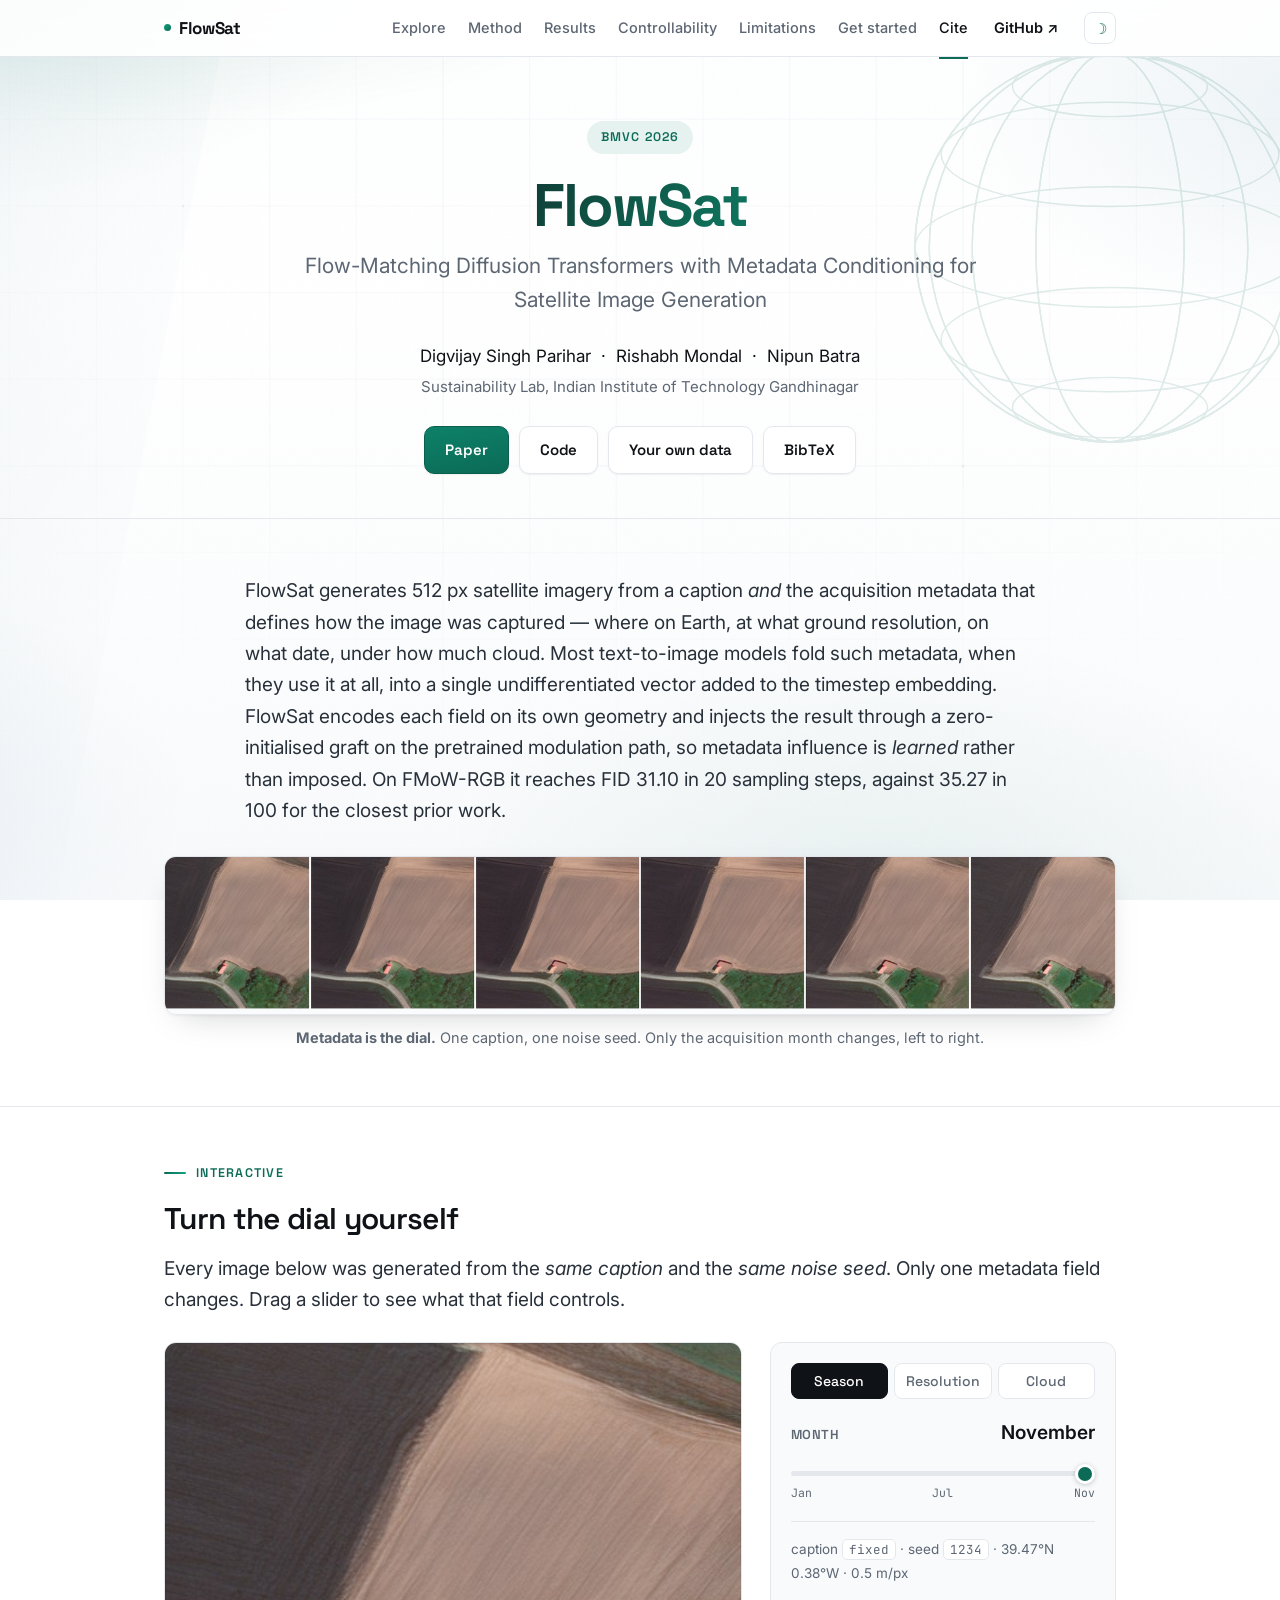
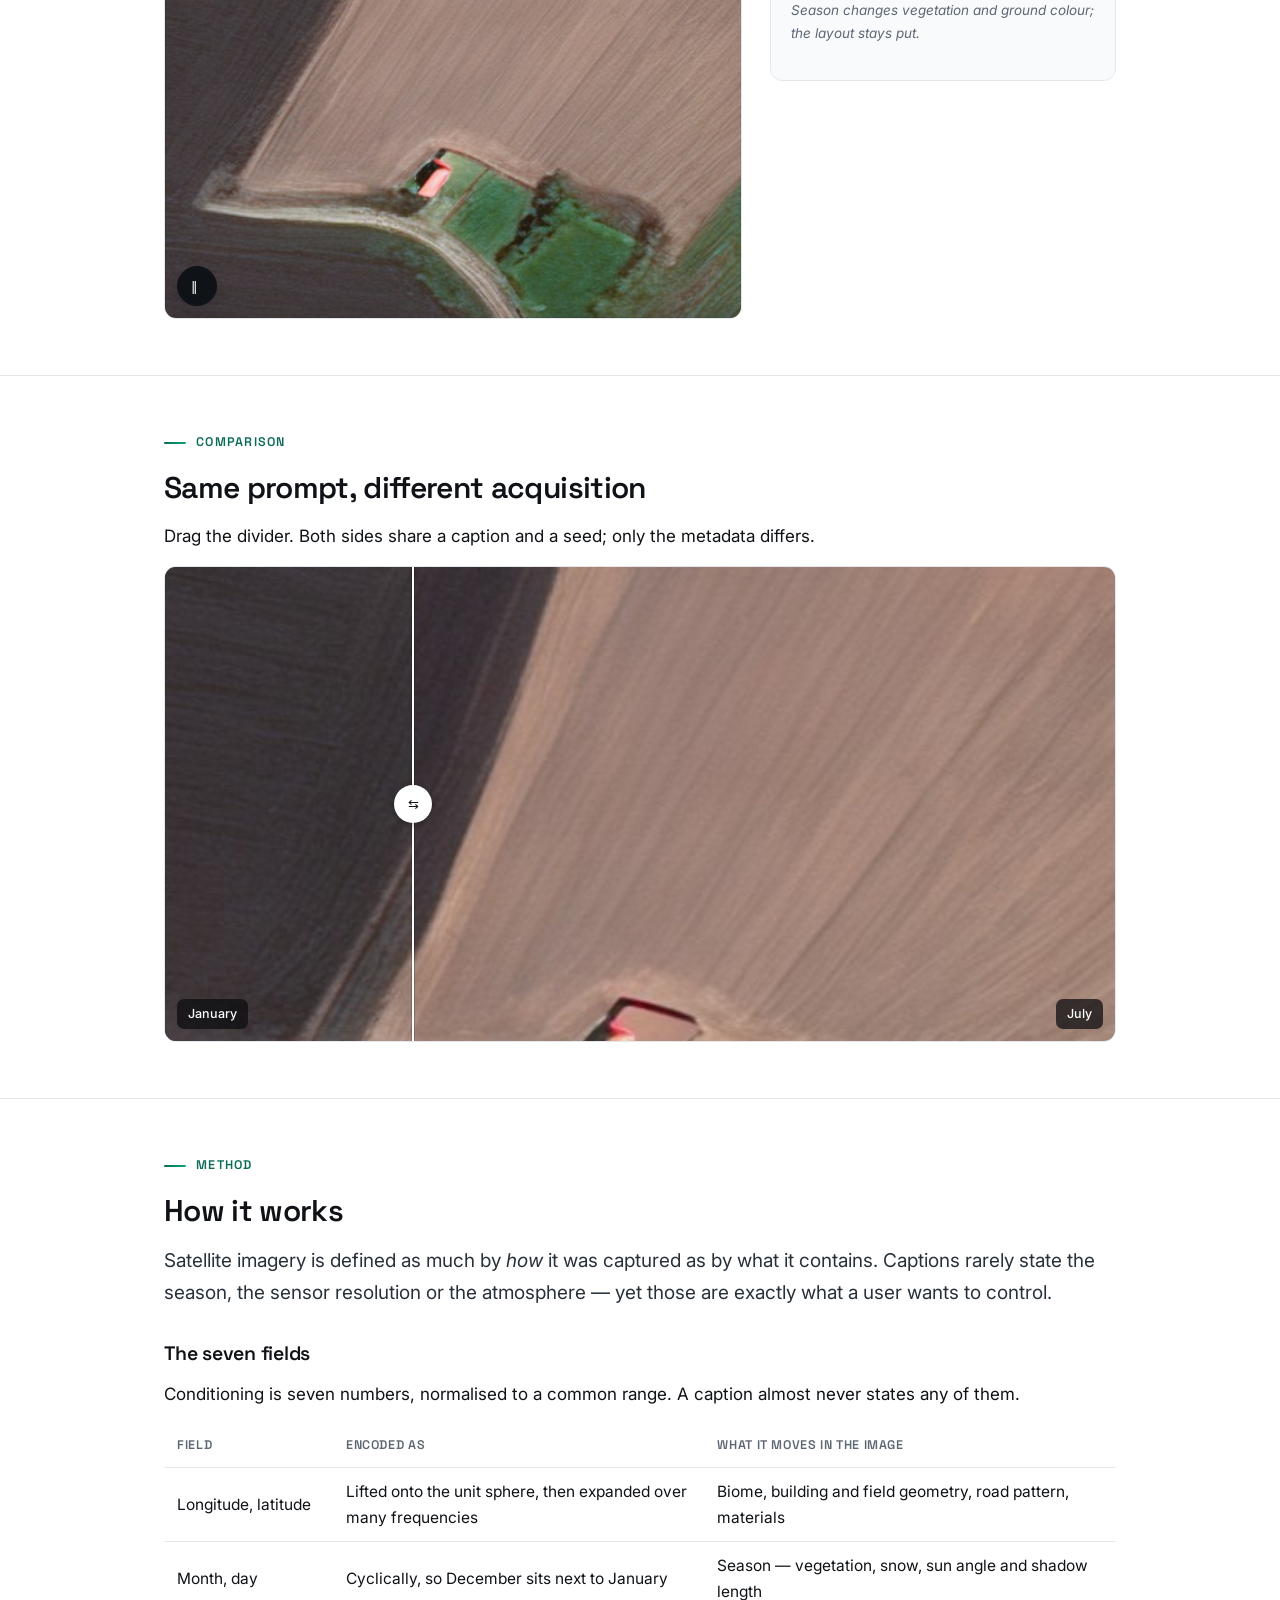
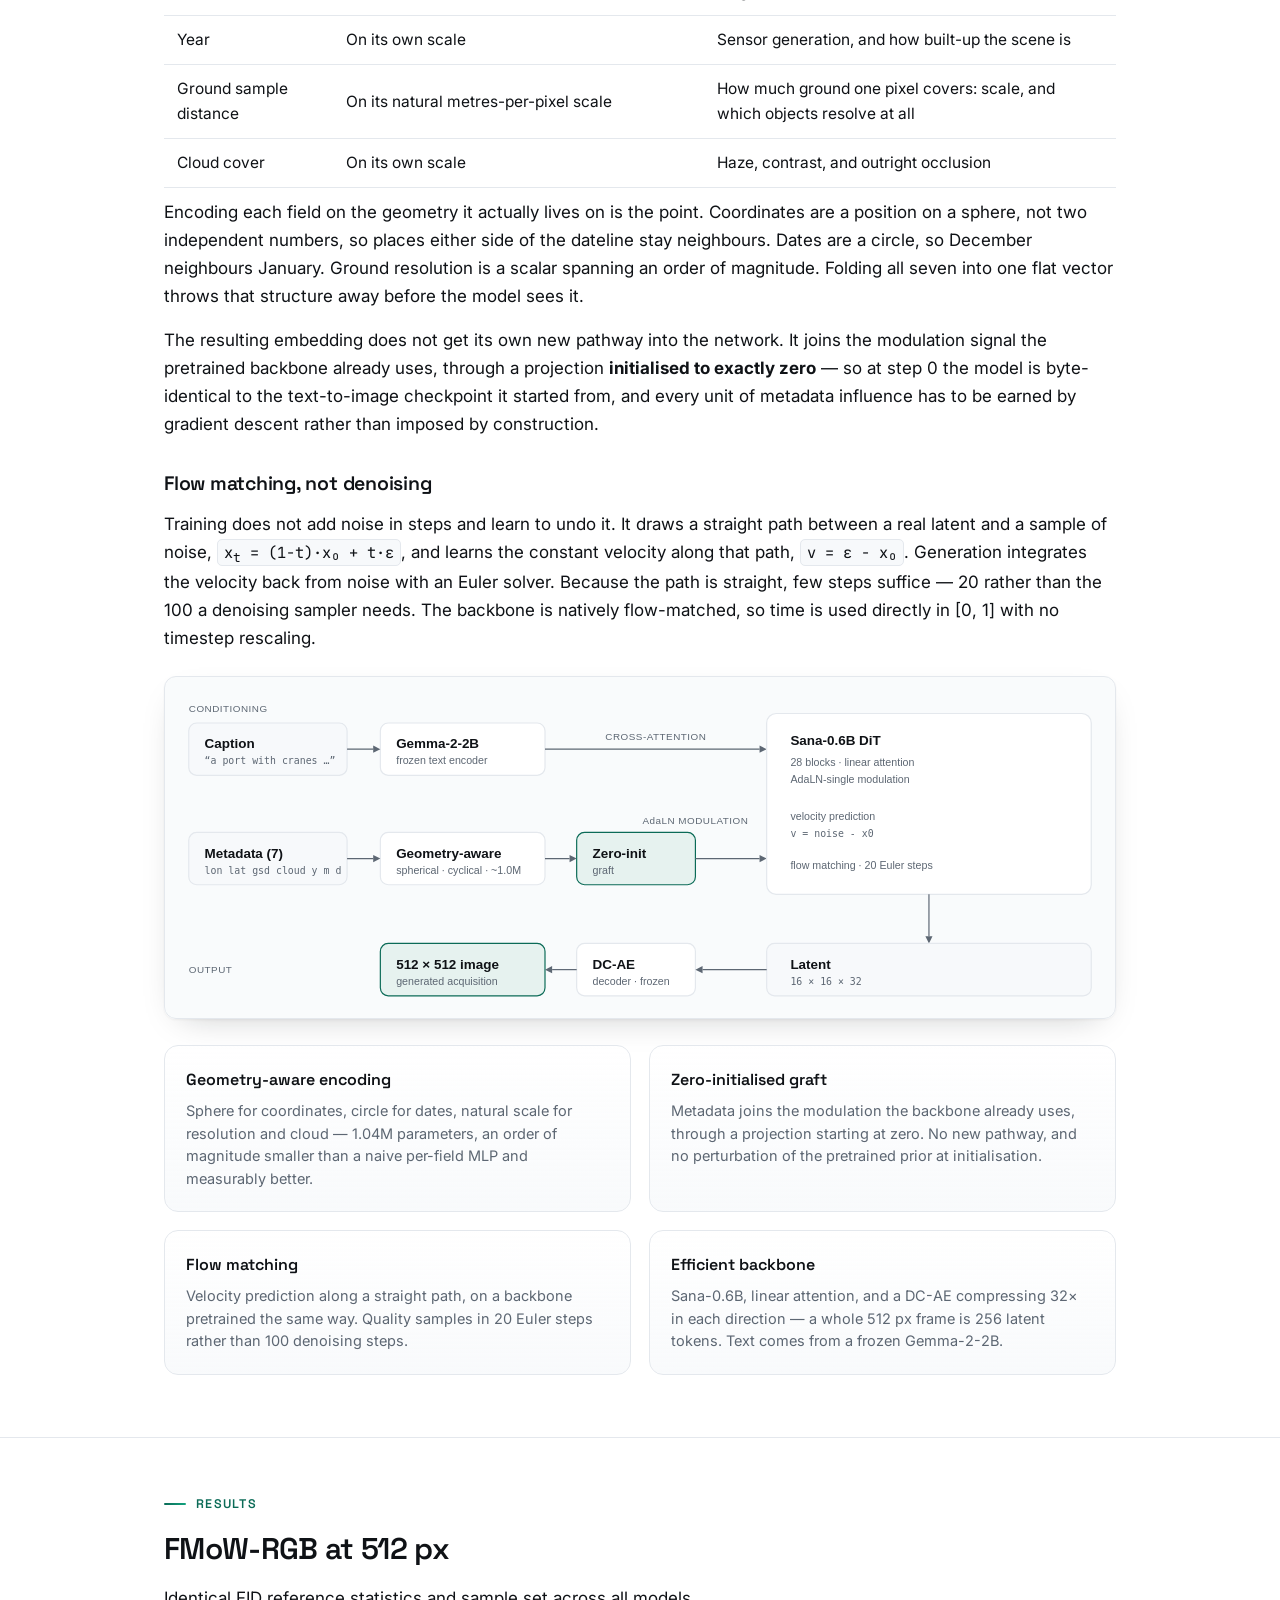
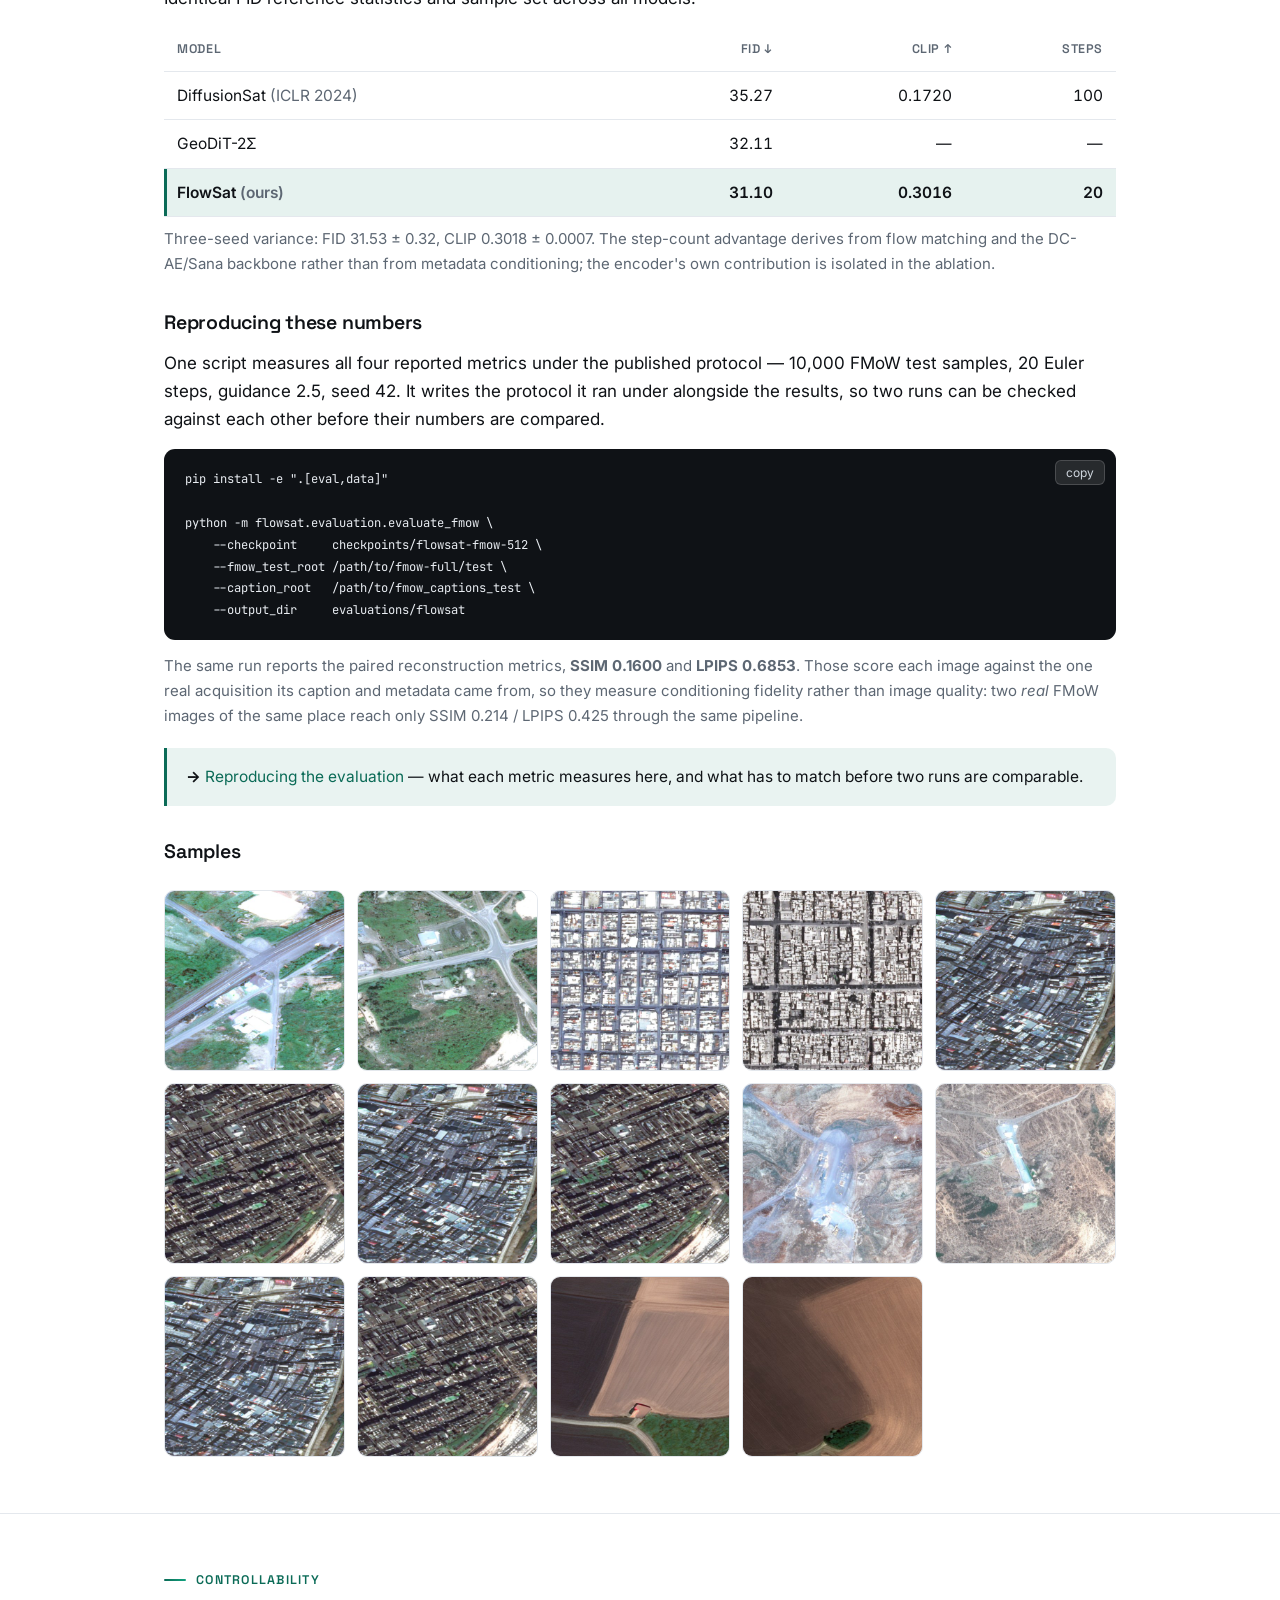
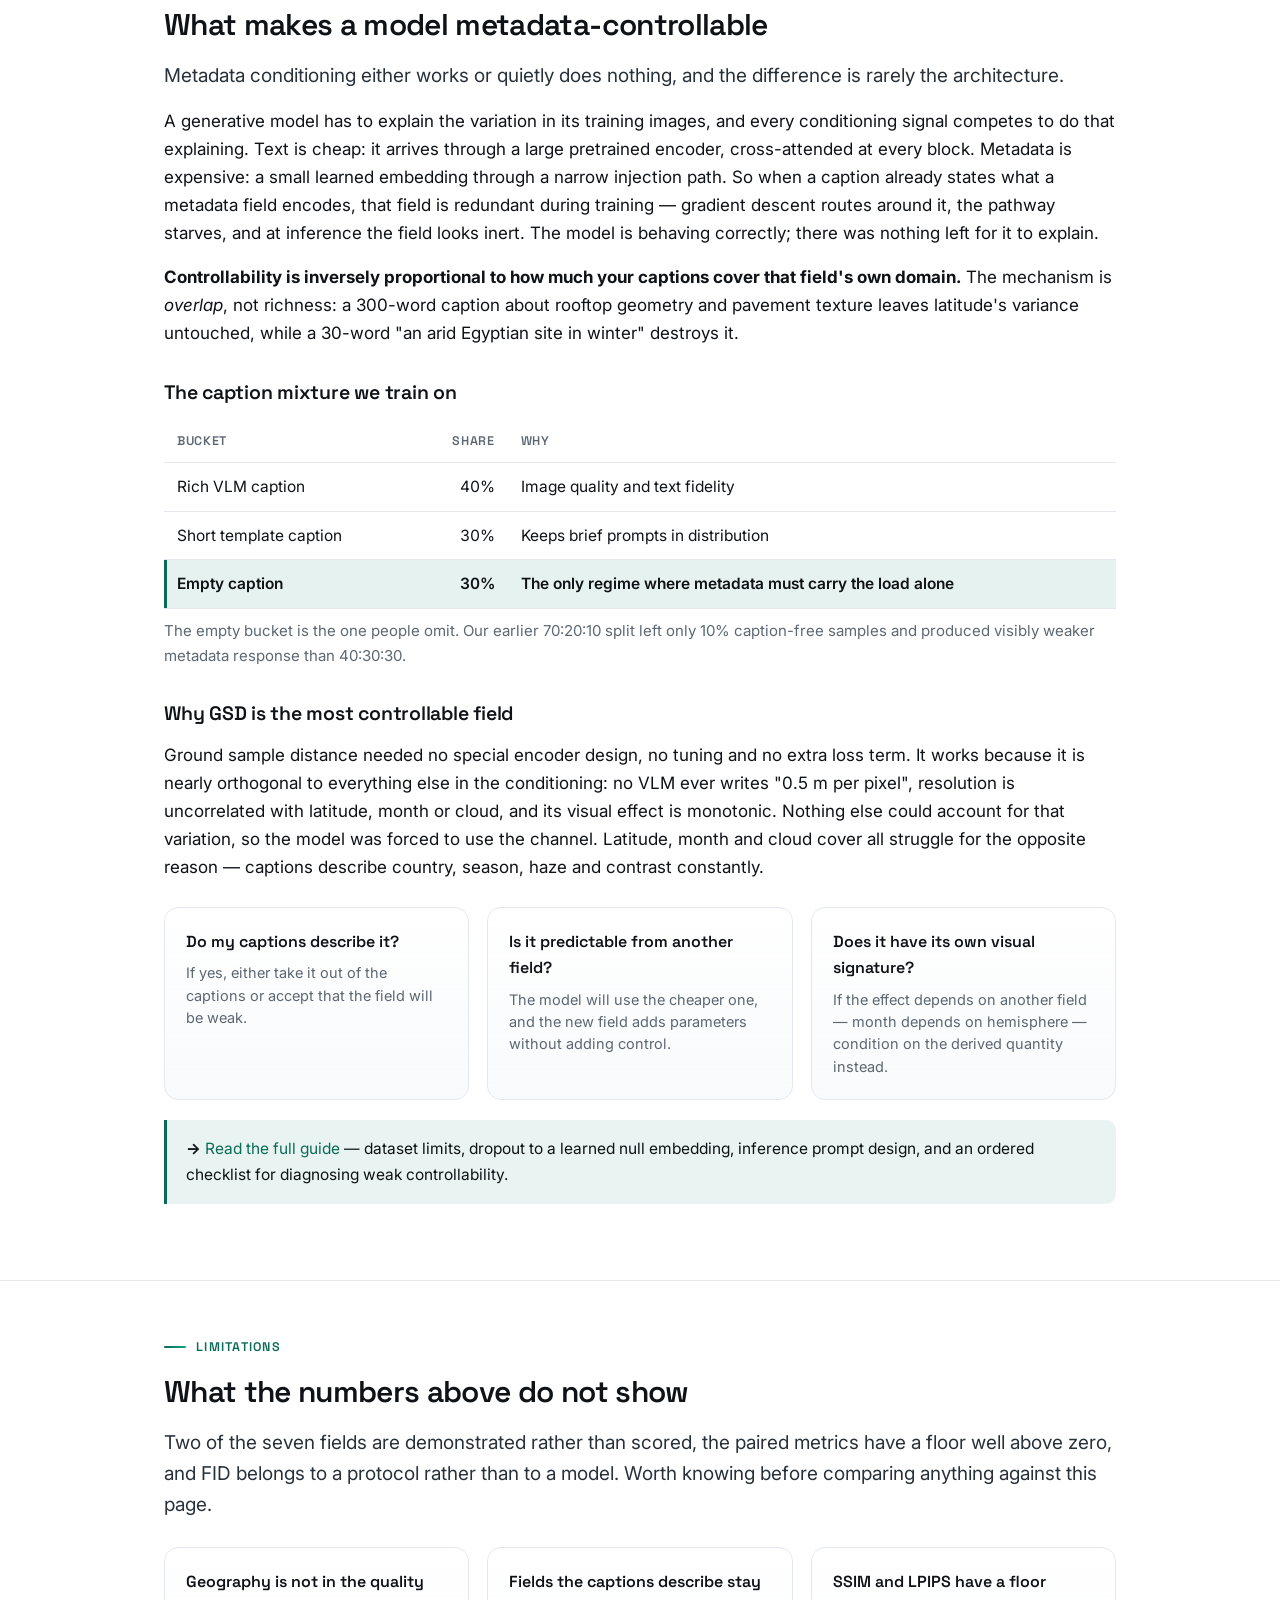
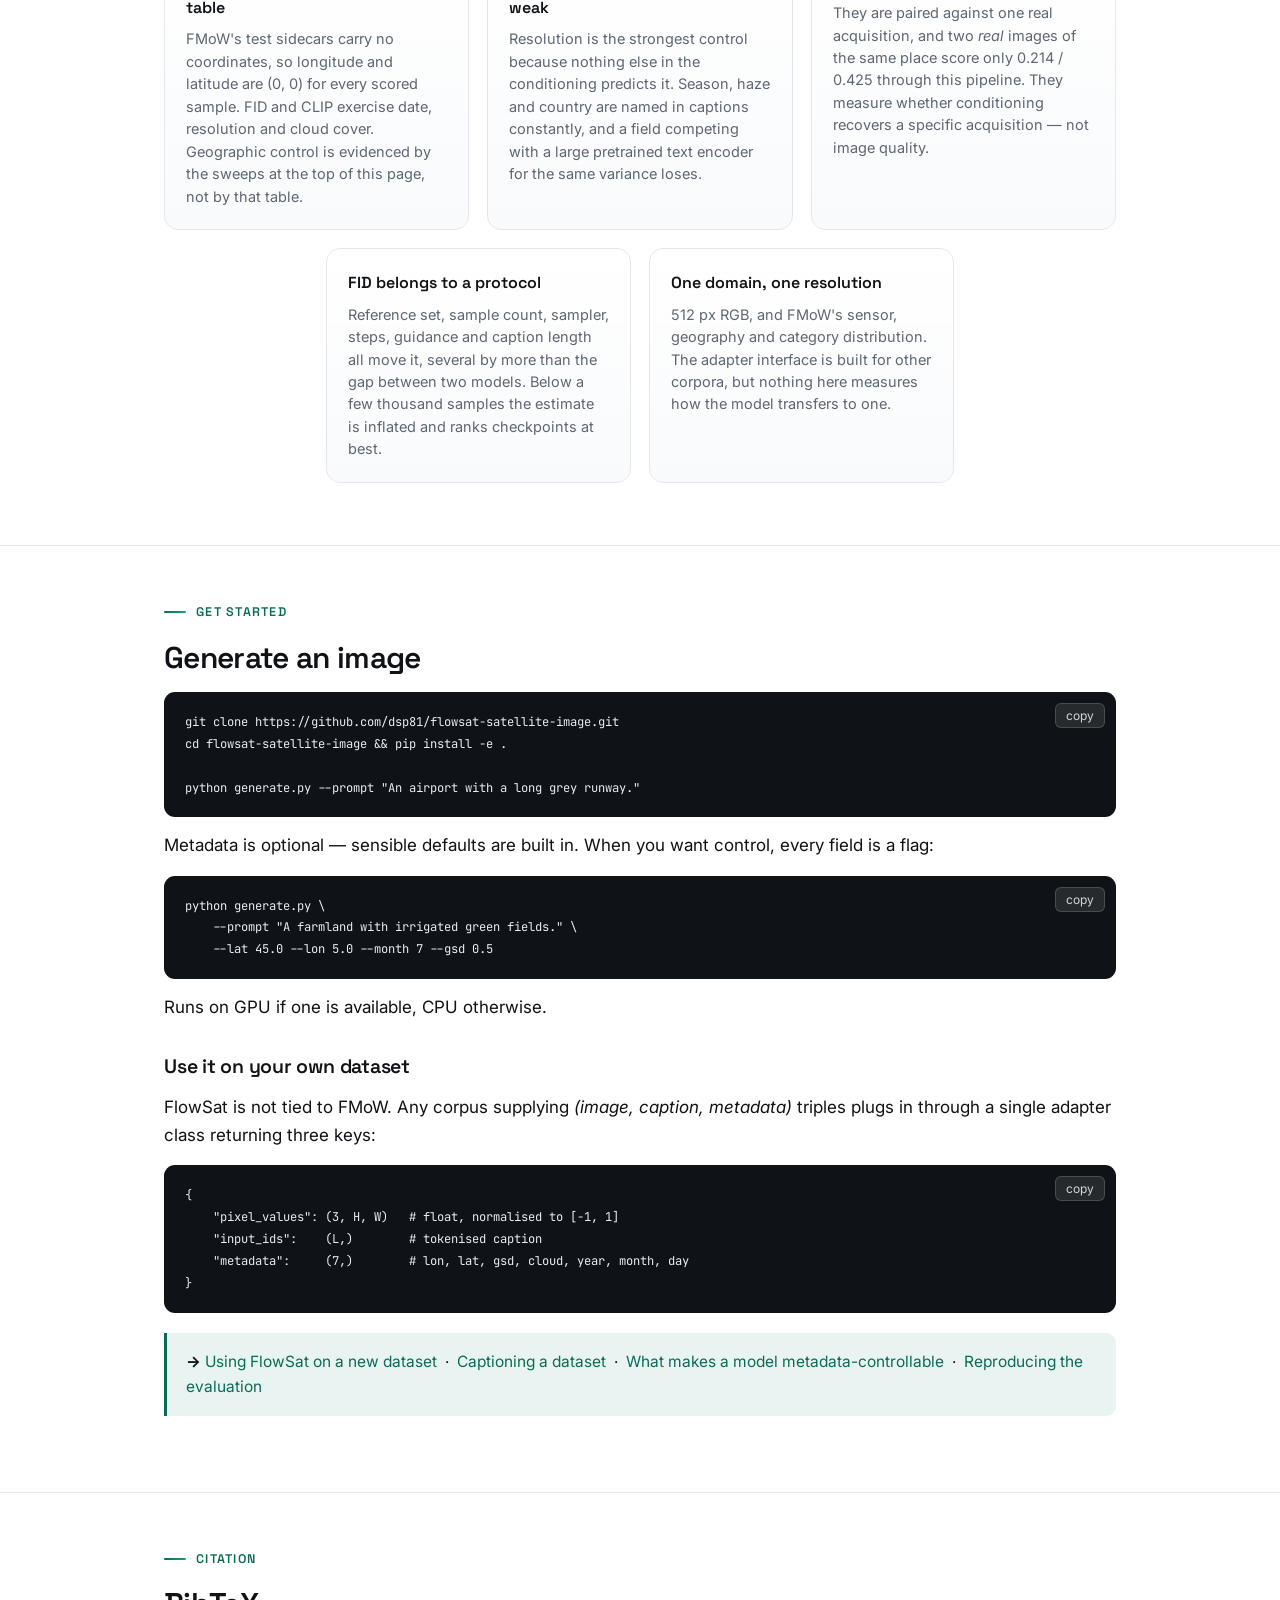
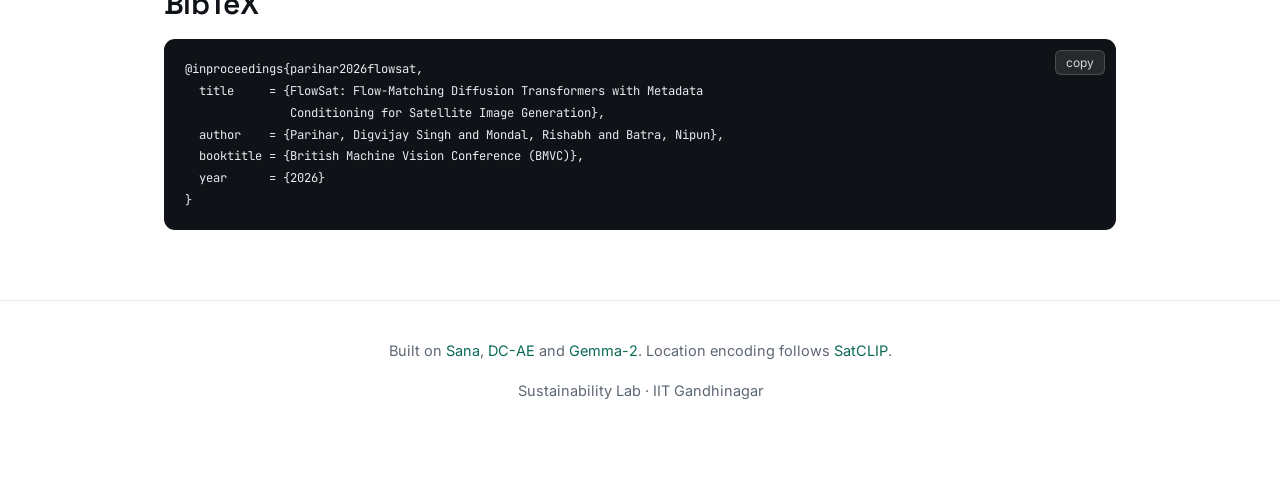
==== commit 2bd0ef1d: "Add a dark theme, following the OS preference with a toggle to override Both the project page and th" ====
--- a/docs/index.html
+++ b/docs/index.html
@@ -2,7 +2,10 @@
 <html lang="en">
 <head>
 <meta charset="utf-8">
-<script>document.documentElement.className+=" js"</script>
+<script>
+(function(){var r=document.documentElement;r.className+=" js";
+ try{var t=localStorage.getItem("flowsat-theme");if(t)r.setAttribute("data-theme",t);}catch(e){}})();
+</script>
 <meta name="viewport" content="width=device-width,initial-scale=1">
 <title>FlowSat — Metadata-Conditioned Satellite Image Generation</title>
 <meta name="description" content="FlowSat: a flow-matching Diffusion Transformer that conditions satellite image generation on geometry-aware acquisition metadata. BMVC 2026.">
@@ -11,14 +14,35 @@
 <meta property="og:image" content="https://dsp81.github.io/flowsat-satellite-image/static/teaser.jpg">
 <meta property="og:url" content="https://dsp81.github.io/flowsat-satellite-image/">
 <meta name="twitter:card" content="summary_large_image">
+<meta name="theme-color" content="#ffffff" media="(prefers-color-scheme: light)">
+<meta name="theme-color" content="#0b0f12" media="(prefers-color-scheme: dark)">
 <link rel="preconnect" href="https://fonts.googleapis.com">
 <link rel="preconnect" href="https://fonts.gstatic.com" crossorigin>
 <link href="https://fonts.googleapis.com/css2?family=Inter:wght@400;500;600;700&family=Space+Grotesk:wght@500;600;700&family=JetBrains+Mono:wght@400;500&display=swap" rel="stylesheet">
 <style>
 :root{
   --ink:#0f1216; --mut:#5d6773; --line:#e4e8ed; --bg:#fff; --soft:#f7f9fb;
-  --acc:#0b6b57; --acc2:#12a37f; --accs:#e6f2ef; --max:1000px;
+  --acc:#0b6b57; --acc2:#12a37f; --accs:#e6f2ef; --accs2:#f3f9f7; --max:1000px;
   --disp:"Space Grotesk",Inter,-apple-system,sans-serif;
+  /* Surfaces that are white in the light theme and have to move in the dark
+     one. Components reference these, so the dark theme is a token swap. */
+  --panel:#fff; --nav-bg:rgba(255,255,255,.86); --float:rgba(255,255,255,.86);
+  --code-bg:#0f1216; --code-fg:#e9edf2;
+  --ph-a:#fafbfc; --ph-b:#f1f4f7; --ph-line:#c8ced6;
+  --btn-a:#0e8168; --btn-b:var(--acc); --btn-edge:#0a5f4e; --btn-fg:#fff;
+  --globe:#0b6b57; --hair:rgba(15,18,22,.10);
+  --page-grad:linear-gradient(180deg,#fdfefe 0%,#fff 32%,#fbfcfd 78%,#f7f9fb 100%);
+  --grain-blend:multiply; --grain-op:.028; --grat-filter:none; --grat-op:1;
+  --lead:#28303a; --code-edge:transparent; --halo:rgba(11,107,87,.30);
+  --stage-inset:inset 0 0 0 1px rgba(15,18,22,.05),inset 0 -40px 60px -50px rgba(15,18,22,.5);
+  --hero-grad:radial-gradient(48% 46% at 22% 8%,rgba(11,107,87,.10),transparent 62%),
+              radial-gradient(42% 40% at 82% 0%,rgba(11,107,87,.07),transparent 60%);
+  --mesh-grad:radial-gradient(34% 30% at 18% 14%,rgba(11,107,87,.11),transparent 62%),
+              radial-gradient(30% 26% at 84% 26%,rgba(20,96,140,.075),transparent 62%),
+              radial-gradient(36% 32% at 62% 82%,rgba(11,107,87,.07),transparent 62%),
+              radial-gradient(26% 24% at 12% 74%,rgba(20,96,140,.05),transparent 62%);
+  --scan-grad:linear-gradient(96deg,transparent 0%,rgba(11,107,87,.05) 42%,
+              rgba(255,255,255,.55) 50%,rgba(20,96,140,.045) 58%,transparent 100%);
 }
 *{box-sizing:border-box}
 html{scroll-behavior:smooth; scroll-padding-top:64px}
@@ -26,7 +50,7 @@
 .wrap{max-width:var(--max);margin:0 auto;padding:0 24px}
 a{color:var(--acc);text-decoration:none} a:hover{text-decoration:underline}
 
-nav{position:sticky;top:0;z-index:50;background:rgba(255,255,255,.86);backdrop-filter:blur(12px);border-bottom:1px solid var(--line)}
+nav{position:sticky;top:0;z-index:50;background:var(--nav-bg);backdrop-filter:blur(12px);border-bottom:1px solid var(--line)}
 nav .wrap{display:flex;align-items:center;gap:26px;height:56px}
 nav .brand{font-weight:700;letter-spacing:-.02em;margin-right:auto;display:flex;align-items:center;gap:8px}
 nav .brand::before{content:"";width:7px;height:7px;border-radius:50%;flex:none;
@@ -46,9 +70,9 @@
 .auth{font-size:17px;margin:0 0 5px}.auth a{color:var(--ink)}
 .aff{font-size:15px;color:var(--mut);margin:0 0 26px}
 .btns{display:flex;gap:10px;justify-content:center;flex-wrap:wrap}
-.btn{display:inline-flex;align-items:center;gap:8px;padding:11px 20px;border-radius:10px;font-size:15px;font-weight:600;letter-spacing:-.005em;background:linear-gradient(170deg,#0e8168,var(--acc));color:#fff;border:1px solid #0a5f4e;transition:.14s}
+.btn{display:inline-flex;align-items:center;gap:8px;padding:11px 20px;border-radius:10px;font-size:15px;font-weight:600;letter-spacing:-.005em;background:linear-gradient(170deg,var(--btn-a),var(--btn-b));color:var(--btn-fg);border:1px solid var(--btn-edge);transition:.14s}
 .btn:hover{text-decoration:none;opacity:.88;transform:translateY(-1px)}
-.btn.g{background:#fff;color:var(--ink);border-color:var(--line)}
+.btn.g{background:var(--panel);color:var(--ink);border-color:var(--line)}
 .btn.g:hover{border-color:var(--mut)}
 
 section{padding:56px 0;border-bottom:1px solid var(--line)}
@@ -58,13 +82,13 @@
 .kicker::before{content:"";width:22px;height:2px;border-radius:2px;flex:none;
   background:linear-gradient(90deg,var(--acc),var(--acc2))}
 h3{font-size:19.5px;font-weight:600;letter-spacing:-.012em;margin:30px 0 10px}
-p{margin:0 0 16px} .lead{font-size:19px;color:#28303a}
+p{margin:0 0 16px} .lead{font-size:19px;color:var(--lead)}
 
 figure{margin:0} img{max-width:100%;display:block}
 .frame{border-radius:12px;border:1px solid var(--line);overflow:hidden;background:var(--soft)}
 figcaption{font-size:14.5px;color:var(--mut);margin-top:11px;text-align:center}
-.ph{width:100%;aspect-ratio:16/6;border-radius:12px;border:1px dashed #c8ced6;
-  background:repeating-linear-gradient(45deg,#fafbfc,#fafbfc 12px,#f1f4f7 12px,#f1f4f7 24px);
+.ph{width:100%;aspect-ratio:16/6;border-radius:12px;border:1px dashed var(--ph-line);
+  background:repeating-linear-gradient(45deg,var(--ph-a),var(--ph-a) 12px,var(--ph-b) 12px,var(--ph-b) 24px);
   display:flex;align-items:center;justify-content:center;color:var(--mut);font-size:13.5px;font-family:"JetBrains Mono",monospace;text-align:center;padding:12px}
 
 .dial{display:grid;grid-template-columns:1.25fr .75fr;gap:28px;align-items:start;margin-top:26px}
@@ -75,18 +99,18 @@
 .stage .ph{position:absolute;inset:0;aspect-ratio:auto;border:none;border-radius:0}
 .ctrl{background:var(--soft);border:1px solid var(--line);border-radius:12px;padding:20px}
 .tabs{display:flex;gap:6px;margin-bottom:18px;flex-wrap:wrap}
-.tab{flex:1;min-width:78px;padding:8px 10px;font-size:14px;font-weight:500;border-radius:8px;border:1px solid var(--line);background:#fff;color:var(--mut);cursor:pointer;transition:.14s}
+.tab{flex:1;min-width:78px;padding:8px 10px;font-size:14px;font-weight:500;border-radius:8px;border:1px solid var(--line);background:var(--panel);color:var(--mut);cursor:pointer;transition:.14s}
 .tab:hover{border-color:var(--mut);color:var(--ink)}
-.tab.on{background:var(--ink);color:#fff;border-color:var(--ink)}
+.tab.on{background:var(--ink);color:var(--bg);border-color:var(--ink)}
 .rowlab{display:flex;justify-content:space-between;align-items:baseline;margin-bottom:8px}
 .rowlab .k{font-size:13px;font-weight:600;letter-spacing:.05em;text-transform:uppercase;color:var(--mut)}
 .rowlab .v{font-size:19px;font-weight:600;font-variant-numeric:tabular-nums}
 input[type=range]{width:100%;-webkit-appearance:none;appearance:none;height:5px;border-radius:99px;background:var(--line);outline:none;margin:10px 0 4px}
-input[type=range]::-webkit-slider-thumb{-webkit-appearance:none;width:20px;height:20px;border-radius:50%;background:var(--acc);cursor:pointer;border:3px solid #fff;box-shadow:0 1px 5px rgba(0,0,0,.22)}
-input[type=range]::-moz-range-thumb{width:20px;height:20px;border-radius:50%;background:var(--acc);cursor:pointer;border:3px solid #fff}
+input[type=range]::-webkit-slider-thumb{-webkit-appearance:none;width:20px;height:20px;border-radius:50%;background:var(--acc);cursor:pointer;border:3px solid var(--panel);box-shadow:0 1px 5px rgba(0,0,0,.22)}
+input[type=range]::-moz-range-thumb{width:20px;height:20px;border-radius:50%;background:var(--acc);cursor:pointer;border:3px solid var(--panel)}
 .ticks{display:flex;justify-content:space-between;font-size:11.5px;color:var(--mut);font-family:"JetBrains Mono",monospace}
 .fixed{margin-top:18px;padding-top:16px;border-top:1px solid var(--line);font-size:13.5px;color:var(--mut);line-height:1.75}
-.fixed code{background:#fff;border:1px solid var(--line);border-radius:5px;padding:1px 6px;font-size:12.5px}
+.fixed code{background:var(--panel);border:1px solid var(--line);border-radius:5px;padding:1px 6px;font-size:12.5px}
 .hint{font-size:13.5px;color:var(--mut);margin-top:14px;font-style:italic}
 
 .cmp{position:relative;border-radius:12px;overflow:hidden;border:1px solid var(--line);aspect-ratio:2/1;cursor:ew-resize;user-select:none;background:var(--soft)}
@@ -100,7 +124,7 @@
 /* Flex, not grid: a trailing row that does not fill (five cards in threes)
    centres itself instead of hugging the left edge. */
 .grid{display:flex;flex-wrap:wrap;justify-content:center;gap:18px;margin:26px 0 6px}
-.card{flex:1 1 240px;background:var(--soft);border:1px solid var(--line);
+.card{flex:1 1 240px;background:var(--panel);border:1px solid var(--line);
   border-radius:14px;padding:21px;position:relative;overflow:hidden}
 @media(min-width:780px){
   .grid.cols-2>.card{flex:0 1 calc(50% - 9px)}
@@ -121,16 +145,73 @@
 tr.ours{background:var(--accs)} tr.ours td{font-weight:600}
 td.n,th.n{text-align:right;font-variant-numeric:tabular-nums}
 
-pre{background:#0f1216;color:#e9edf2;padding:18px 20px;border-radius:11px;overflow-x:auto;font-family:"JetBrains Mono",monospace;font-size:13.5px;line-height:1.62;margin:0 0 14px;position:relative}
+pre{background:var(--code-bg);color:var(--code-fg);border:1px solid var(--code-edge);padding:18px 20px;border-radius:11px;overflow-x:auto;font-family:"JetBrains Mono",monospace;font-size:13.5px;line-height:1.62;margin:0 0 14px;position:relative}
 code{font-family:"JetBrains Mono",monospace;font-size:.9em}
 p code,li code,td code{background:var(--soft);padding:2px 6px;border-radius:5px;border:1px solid var(--line)}
 .copy{position:absolute;top:10px;right:10px;background:rgba(255,255,255,.1);color:#cfd6de;border:1px solid rgba(255,255,255,.16);border-radius:6px;padding:4px 10px;font-size:12px;cursor:pointer;font-family:Inter,sans-serif}
 .copy:hover{background:rgba(255,255,255,.18);color:#fff}
-.note{background:linear-gradient(120deg,var(--accs),#f3f9f7 70%);border-left:3px solid var(--acc);padding:16px 19px;border-radius:0 10px 10px 0;margin:20px 0;font-size:15.5px}
+.note{background:linear-gradient(120deg,var(--accs),var(--accs2) 70%);border-left:3px solid var(--acc);padding:16px 19px;border-radius:0 10px 10px 0;margin:20px 0;font-size:15.5px}
 footer{padding:38px 0 60px;text-align:center;color:var(--mut);font-size:14.5px}
 .js .reveal{opacity:0;transform:translateY(14px);transition:opacity .5s ease,transform .5s ease}
 .js .reveal.in{opacity:1;transform:none}
 @media(prefers-reduced-motion:reduce){.js .reveal{opacity:1;transform:none;transition:none}}
+
+/* ---------- dark theme ---------------------------------------------------
+   Components read the surface tokens above, so the dark theme is mostly a
+   token swap. The values are duplicated across the two selectors because CSS
+   has no way to share one declaration block: the media query is the default,
+   and [data-theme] is the explicit choice the toggle stores.
+   Greens lighten considerably -- #0b6b57 on a dark panel fails contrast as
+   both text and border. */
+:root[data-theme="dark"]{
+  --ink:#e7edf2; --mut:#93a3b0; --line:#232c34; --bg:#0b0f12; --soft:#131a20;
+  --acc:#3cc9a3; --acc2:#6fe6c3; --accs:rgba(60,201,163,.13); --accs2:rgba(60,201,163,.05);
+  --panel:#151d24; --nav-bg:rgba(11,15,18,.82); --float:rgba(21,29,36,.86);
+  --code-bg:#070b0e; --code-fg:#dde5ec;
+  --ph-a:#111820; --ph-b:#161f27; --ph-line:#2c3a45;
+  --btn-a:#2ea888; --btn-b:#1c8a6e; --btn-edge:#35c6a0; --btn-fg:#04120d;
+  --globe:#2fa183; --hair:rgba(255,255,255,.12);
+  --page-grad:linear-gradient(180deg,#0c1114 0%,#0b0f12 34%,#0a1013 76%,#080d10 100%);
+  --grain-blend:screen; --grain-op:.05; --grat-filter:invert(1); --grat-op:.42;
+  --lead:#c6d1db; --code-edge:#1d262d; --halo:rgba(60,201,163,.28);
+  --stage-inset:inset 0 0 0 1px rgba(255,255,255,.07),inset 0 -40px 60px -50px rgba(0,0,0,.7);
+  --hero-grad:radial-gradient(48% 46% at 22% 8%,rgba(60,201,163,.13),transparent 62%),
+              radial-gradient(42% 40% at 82% 0%,rgba(35,120,165,.12),transparent 60%);
+  --mesh-grad:radial-gradient(34% 30% at 18% 14%,rgba(60,201,163,.10),transparent 62%),
+              radial-gradient(30% 26% at 84% 26%,rgba(52,140,190,.09),transparent 62%),
+              radial-gradient(36% 32% at 62% 82%,rgba(60,201,163,.07),transparent 62%),
+              radial-gradient(26% 24% at 12% 74%,rgba(52,140,190,.06),transparent 62%);
+  --scan-grad:linear-gradient(96deg,transparent 0%,rgba(60,201,163,.05) 42%,
+              rgba(150,220,205,.10) 50%,rgba(52,140,190,.05) 58%,transparent 100%);
+}
+@media(prefers-color-scheme:dark){:root:not([data-theme="light"]){
+  --ink:#e7edf2; --mut:#93a3b0; --line:#232c34; --bg:#0b0f12; --soft:#131a20;
+  --acc:#3cc9a3; --acc2:#6fe6c3; --accs:rgba(60,201,163,.13); --accs2:rgba(60,201,163,.05);
+  --panel:#151d24; --nav-bg:rgba(11,15,18,.82); --float:rgba(21,29,36,.86);
+  --code-bg:#070b0e; --code-fg:#dde5ec;
+  --ph-a:#111820; --ph-b:#161f27; --ph-line:#2c3a45;
+  --btn-a:#2ea888; --btn-b:#1c8a6e; --btn-edge:#35c6a0; --btn-fg:#04120d;
+  --globe:#2fa183; --hair:rgba(255,255,255,.12);
+  --page-grad:linear-gradient(180deg,#0c1114 0%,#0b0f12 34%,#0a1013 76%,#080d10 100%);
+  --grain-blend:screen; --grain-op:.05; --grat-filter:invert(1); --grat-op:.42;
+  --lead:#c6d1db; --code-edge:#1d262d; --halo:rgba(60,201,163,.28);
+  --stage-inset:inset 0 0 0 1px rgba(255,255,255,.07),inset 0 -40px 60px -50px rgba(0,0,0,.7);
+  --hero-grad:radial-gradient(48% 46% at 22% 8%,rgba(60,201,163,.13),transparent 62%),
+              radial-gradient(42% 40% at 82% 0%,rgba(35,120,165,.12),transparent 60%);
+  --mesh-grad:radial-gradient(34% 30% at 18% 14%,rgba(60,201,163,.10),transparent 62%),
+              radial-gradient(30% 26% at 84% 26%,rgba(52,140,190,.09),transparent 62%),
+              radial-gradient(36% 32% at 62% 82%,rgba(60,201,163,.07),transparent 62%),
+              radial-gradient(26% 24% at 12% 74%,rgba(52,140,190,.06),transparent 62%);
+  --scan-grad:linear-gradient(96deg,transparent 0%,rgba(60,201,163,.05) 42%,
+              rgba(150,220,205,.10) 50%,rgba(52,140,190,.05) 58%,transparent 100%);}}
+
+/* The theme button sits in the nav and must not inherit the link underline. */
+.tbtn{background:none;border:1px solid var(--line);border-radius:8px;cursor:pointer;
+  width:32px;height:32px;display:flex;align-items:center;justify-content:center;
+  color:var(--acc);font-size:15px;line-height:1;padding:0;font-family:inherit;
+  transition:color .16s ease,border-color .16s ease,background .16s ease}
+.tbtn:hover{color:var(--ink);border-color:var(--mut);background:var(--soft)}
+
 /* ---------- polish: depth, motion, focus ---------------------------------- */
 #prog{position:fixed;top:0;left:0;height:2px;width:0;z-index:60;
   background:linear-gradient(90deg,var(--acc),var(--acc2));transition:width .08s linear}
@@ -147,16 +228,15 @@
 
 header{position:relative;overflow:hidden}
 header::before{content:"";position:absolute;inset:-40% -20% auto -20%;height:150%;
-  background:radial-gradient(48% 46% at 22% 8%,rgba(11,107,87,.10),transparent 62%),
-             radial-gradient(42% 40% at 82% 0%,rgba(11,107,87,.07),transparent 60%);
+  background:var(--hero-grad);
   animation:drift 22s ease-in-out infinite alternate;pointer-events:none;z-index:-1}
 @keyframes drift{from{transform:translate3d(-1.5%,0,0) scale(1)}
                  to{transform:translate3d(1.5%,2%,0) scale(1.06)}}
 .venue{position:relative}
 .venue::after{content:"";position:absolute;inset:0;border-radius:999px;
   box-shadow:0 0 0 0 rgba(11,107,87,.35);animation:halo 3.6s ease-out infinite}
-@keyframes halo{0%{box-shadow:0 0 0 0 rgba(11,107,87,.30)}
-                70%,100%{box-shadow:0 0 0 12px rgba(11,107,87,0)}}
+@keyframes halo{0%{box-shadow:0 0 0 0 var(--halo)}
+                70%,100%{box-shadow:0 0 0 12px transparent}}
 
 .btn{box-shadow:0 1px 2px rgba(15,18,22,.06)}
 .btn:hover{box-shadow:0 6px 18px rgba(15,18,22,.13)}
@@ -167,7 +247,7 @@
 #teaser{will-change:transform}
 
 .card{transition:transform .22s ease,box-shadow .22s ease,border-color .22s ease;
-  background:linear-gradient(180deg,#fff,var(--soft))}
+  background:linear-gradient(180deg,var(--panel),var(--soft))}
 .card::before{content:"";position:absolute;top:0;left:0;right:0;height:2px;
   background:linear-gradient(90deg,var(--acc),var(--acc2));
   transform:scaleX(0);transform-origin:0 50%;transition:transform .3s ease}
@@ -185,7 +265,7 @@
 .stage img.on{animation:breathe 15s ease-in-out infinite alternate}
 @keyframes breathe{from{transform:scale(1)}to{transform:scale(1.035)}}
 .stage::after{content:"";position:absolute;inset:0;pointer-events:none;
-  box-shadow:inset 0 0 0 1px rgba(15,18,22,.05),inset 0 -40px 60px -50px rgba(15,18,22,.5)}
+  box-shadow:var(--stage-inset)}
 input[type=range]::-webkit-slider-thumb{transition:transform .14s ease,box-shadow .14s ease}
 input[type=range]:hover::-webkit-slider-thumb{transform:scale(1.12)}
 input[type=range]:active::-webkit-slider-thumb{transform:scale(1.2)}
@@ -230,25 +310,19 @@
 /* ---------- background: graticule, drift, satellite pass, grain ----------- */
 body{background:transparent}
 #bg{position:fixed;inset:0;z-index:-2;pointer-events:none;overflow:hidden;
-  background:linear-gradient(180deg,#fdfefe 0%,#fff 32%,#fbfcfd 78%,#f7f9fb 100%)}
+  background:var(--page-grad)}
 #bg>div{position:absolute}
-#bg .mesh{inset:-30%;
-  background:
-    radial-gradient(34% 30% at 18% 14%,rgba(11,107,87,.11),transparent 62%),
-    radial-gradient(30% 26% at 84% 26%,rgba(20,96,140,.075),transparent 62%),
-    radial-gradient(36% 32% at 62% 82%,rgba(11,107,87,.07),transparent 62%),
-    radial-gradient(26% 24% at 12% 74%,rgba(20,96,140,.05),transparent 62%);
+#bg .mesh{inset:-30%;background:var(--mesh-grad);
   animation:meshdrift 46s ease-in-out infinite alternate}
 #bg .graticule{inset:-6%;background:url("static/grid.svg") repeat;
   background-size:520px 520px;animation:gridpan 120s linear infinite;
+  filter:var(--grat-filter);opacity:var(--grat-op);
   -webkit-mask-image:radial-gradient(78% 66% at 50% 30%,#000 30%,transparent 82%);
   mask-image:radial-gradient(78% 66% at 50% 30%,#000 30%,transparent 82%)}
 #bg .scan{top:-40%;left:-45%;width:55%;height:190%;transform:rotate(11deg);
-  background:linear-gradient(96deg,transparent 0%,rgba(11,107,87,.05) 42%,
-    rgba(255,255,255,.55) 50%,rgba(20,96,140,.045) 58%,transparent 100%);
-  animation:pass 34s linear infinite}
+  background:var(--scan-grad);animation:pass 34s linear infinite}
 #bg .grain{inset:0;background:url("static/noise.svg") repeat;background-size:180px 180px;
-  opacity:.028;mix-blend-mode:multiply}
+  opacity:var(--grain-op);mix-blend-mode:var(--grain-blend)}
 @keyframes meshdrift{
   0%{transform:translate3d(-2%,-1%,0) scale(1)}
   50%{transform:translate3d(1.5%,1.5%,0) scale(1.06)}
@@ -274,14 +348,14 @@
 /* ---------- player controls ------------------------------------------- */
 .play,.replay{position:absolute;z-index:3;display:flex;align-items:center;
   justify-content:center;border-radius:50%;cursor:pointer;
-  background:rgba(255,255,255,.86);color:var(--ink);border:1px solid rgba(15,18,22,.10);
+  background:var(--float);color:var(--ink);border:1px solid var(--hair);
   box-shadow:0 3px 14px -4px rgba(15,18,22,.4);backdrop-filter:blur(8px);
   transition:transform .16s ease,background .16s ease,opacity .2s ease}
 .play{left:12px;bottom:12px;width:40px;height:40px;font-size:13px;padding-left:2px}
 .replay{right:12px;top:12px;width:34px;height:34px;font-size:15px}
-.play:hover,.replay:hover{transform:scale(1.08);background:#fff}
+.play:hover,.replay:hover{transform:scale(1.08);background:var(--panel)}
 .play:active,.replay:active{transform:scale(.96)}
-.play.on{background:var(--ink);color:#fff;border-color:var(--ink);padding-left:0}
+.play.on{background:var(--ink);color:var(--bg);border-color:var(--ink);padding-left:0}
 .cmp .replay{opacity:0}
 .cmp:hover .replay,.replay:focus-visible{opacity:1}
 
@@ -308,11 +382,12 @@
     <a href="#cite">Cite</a>
   </span>
   <a href="https://github.com/dsp81/flowsat-satellite-image" style="font-weight:600;color:var(--ink)">GitHub &#8599;</a>
+  <button class="tbtn" id="theme" type="button" aria-label="Switch colour theme">&#9789;</button>
 </div></nav>
 
 <header>
 <svg class="globe" viewBox="0 0 400 400" aria-hidden="true">
-  <g fill="none" stroke="#0b6b57" stroke-width="1.1">
+  <g fill="none" stroke="var(--globe)" stroke-width="1.1">
     <circle cx="200" cy="200" r="150"/>
     <ellipse cx="200" cy="76.5" rx="75.0" ry="23.2"/>
     <ellipse cx="200" cy="128.7" rx="129.9" ry="40.1"/>
@@ -842,6 +917,27 @@
   if(e.key==='ArrowLeft'){ slider.value=Math.max(+slider.value-1,0); paint(); }
 });
 
+/* Colour theme. The OS preference is the default; the button overrides it and
+   the choice is remembered. Applied in <head> too, so there is no light flash
+   before this runs. */
+(()=>{
+  const root=document.documentElement, KEY='flowsat-theme',
+        btn=document.getElementById('theme'), mq=matchMedia('(prefers-color-scheme:dark)');
+  if(!btn) return;
+  const isDark=()=>{ const t=root.getAttribute('data-theme');
+                     return t ? t==='dark' : mq.matches; };
+  const sync=()=>{ const d=isDark();
+    btn.innerHTML = d ? '&#9788;' : '&#9789;';
+    btn.setAttribute('aria-label', d?'Switch to the light theme':'Switch to the dark theme');
+    btn.setAttribute('title', btn.getAttribute('aria-label')); };
+  btn.onclick=()=>{ const next=isDark()?'light':'dark';
+    root.setAttribute('data-theme',next);
+    try{localStorage.setItem(KEY,next)}catch(e){}
+    sync(); };
+  mq.addEventListener('change',sync);
+  sync();
+})();
+
 document.querySelectorAll('.copy').forEach(b=>{
   b.onclick=()=>{
     navigator.clipboard.writeText(b.parentElement.querySelector('code').innerText);
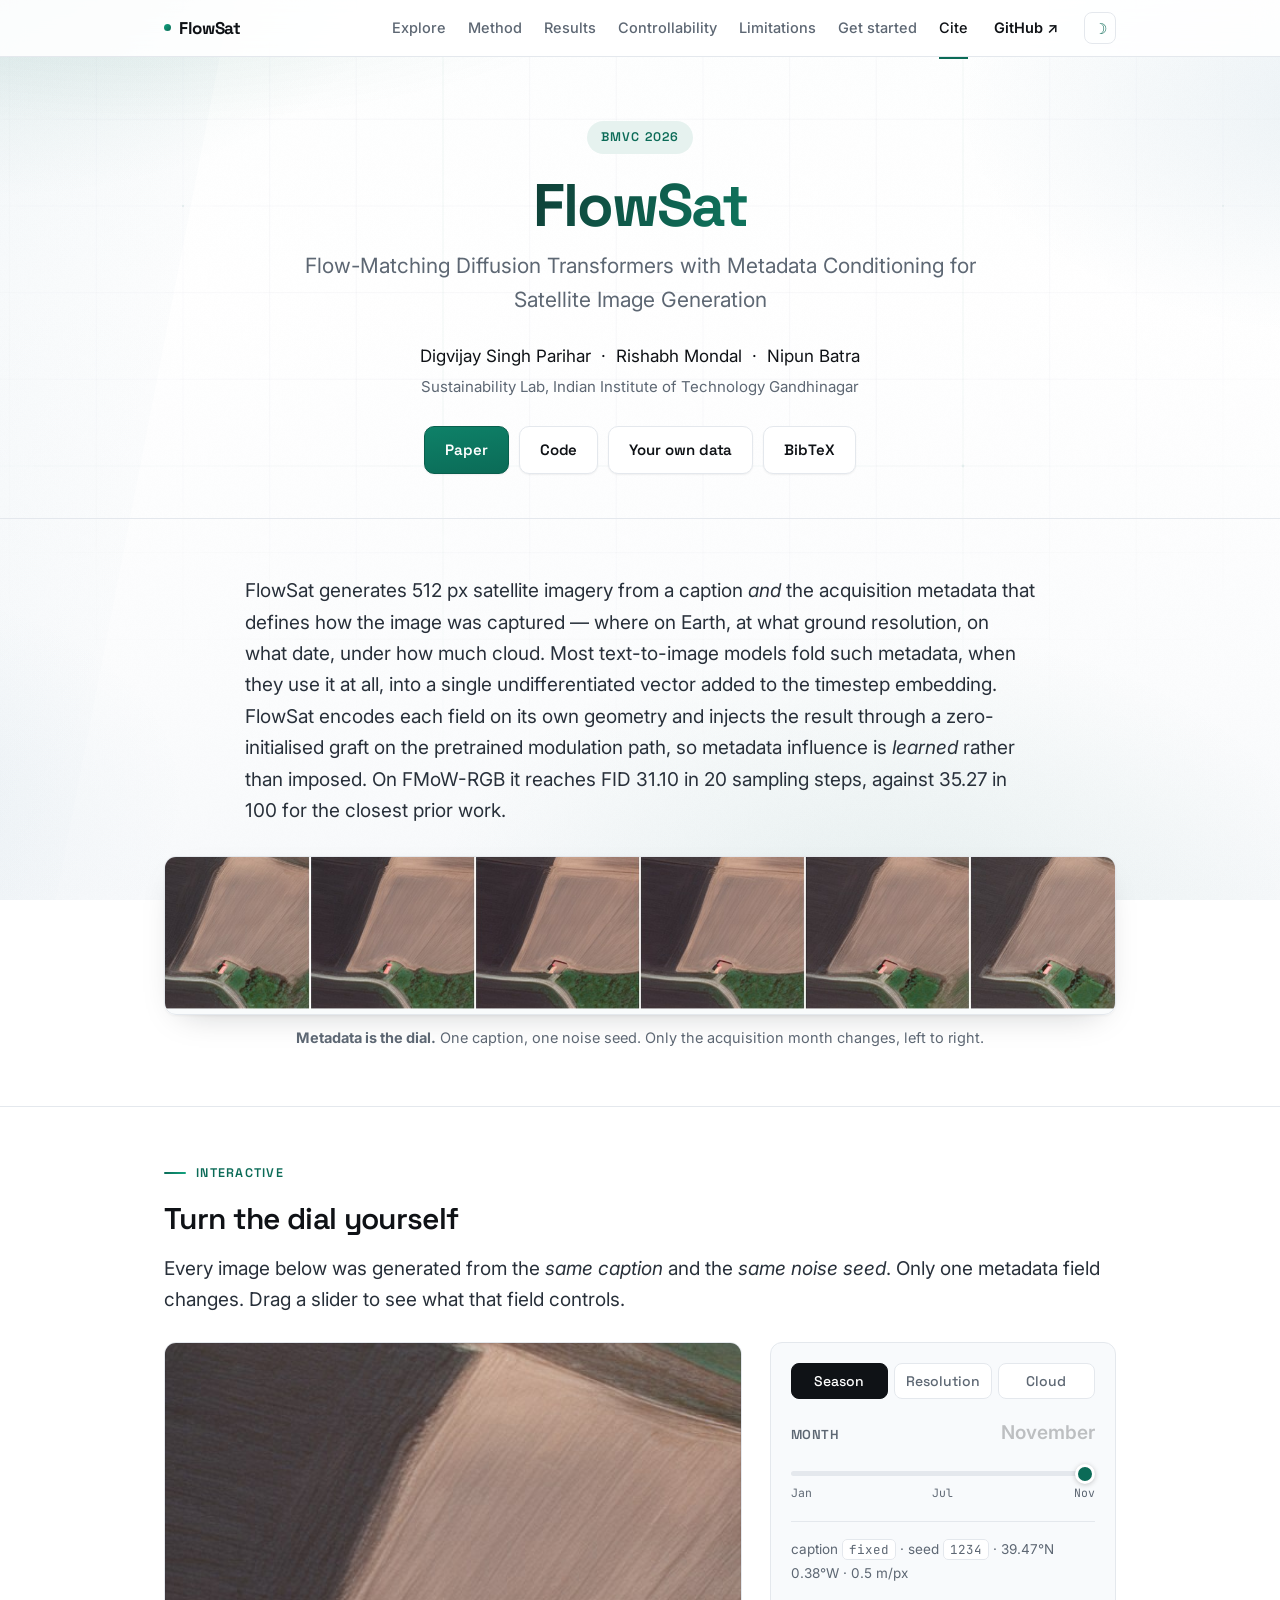
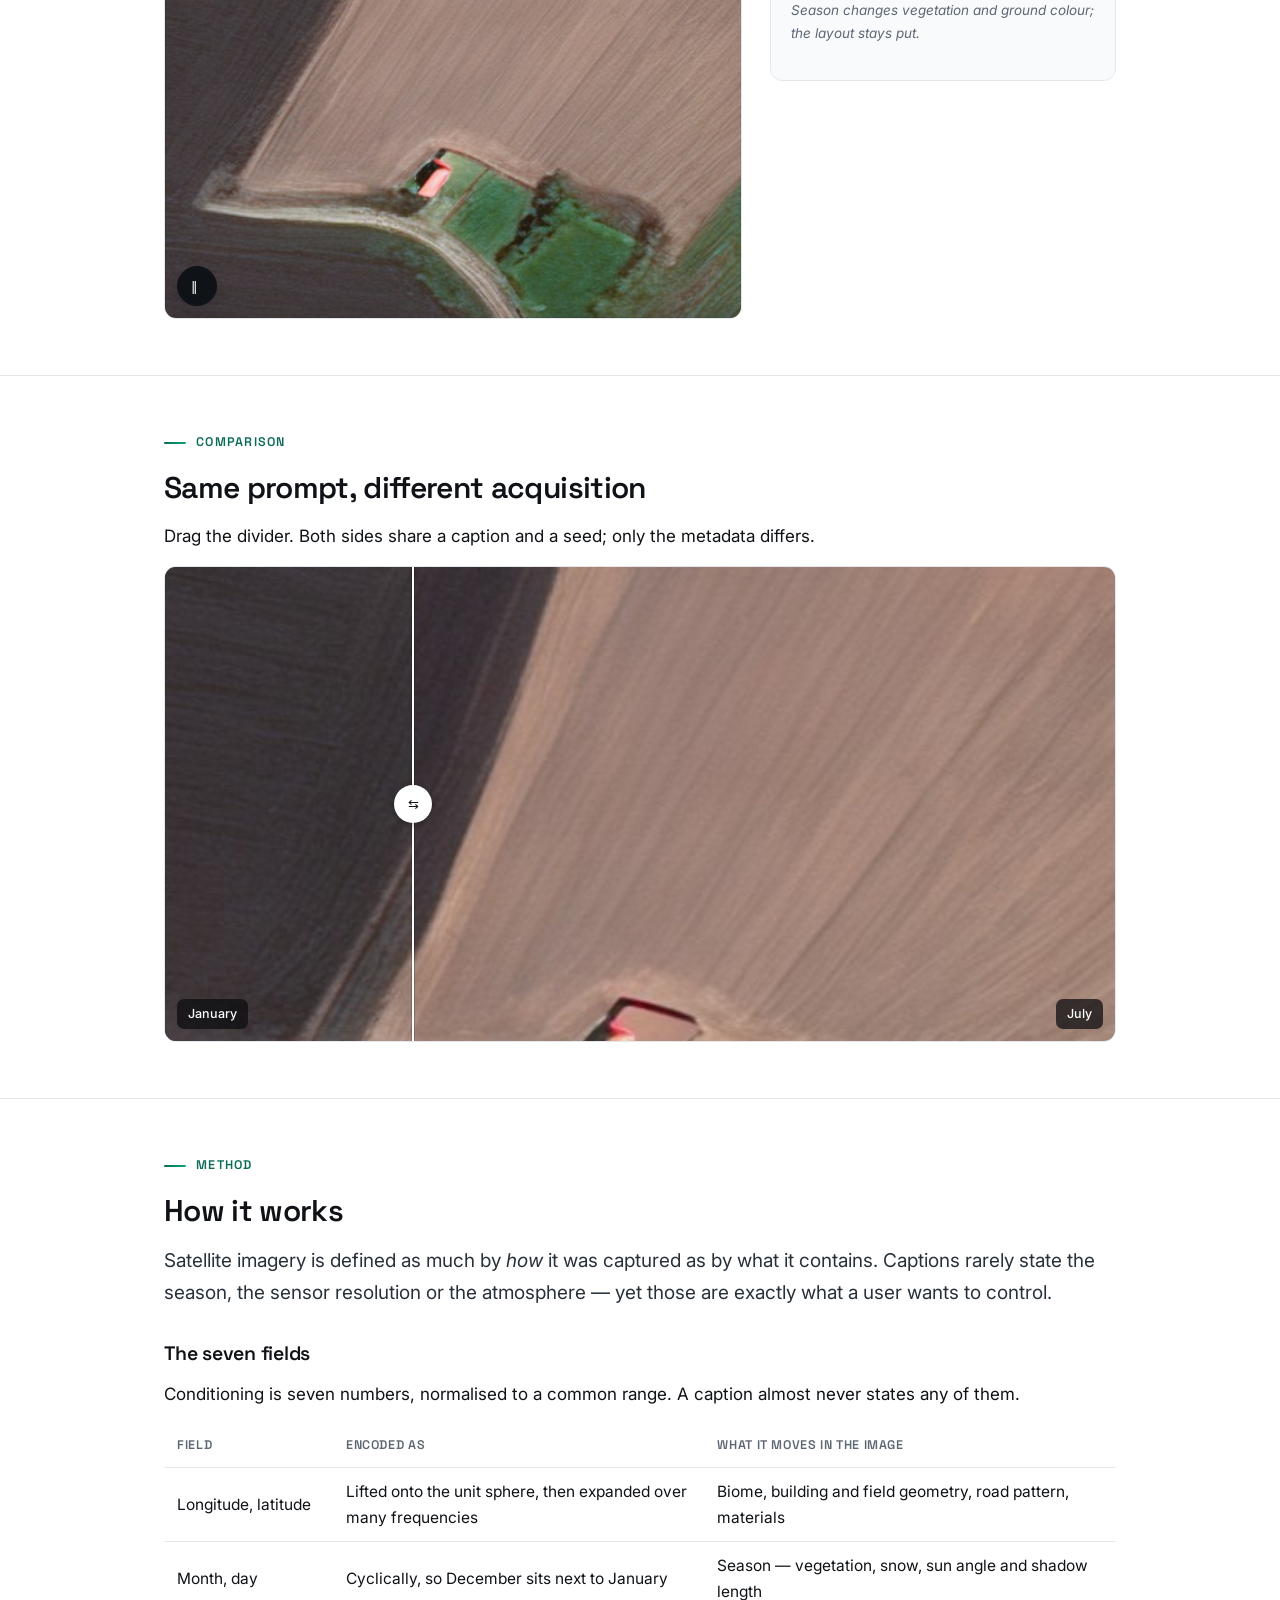
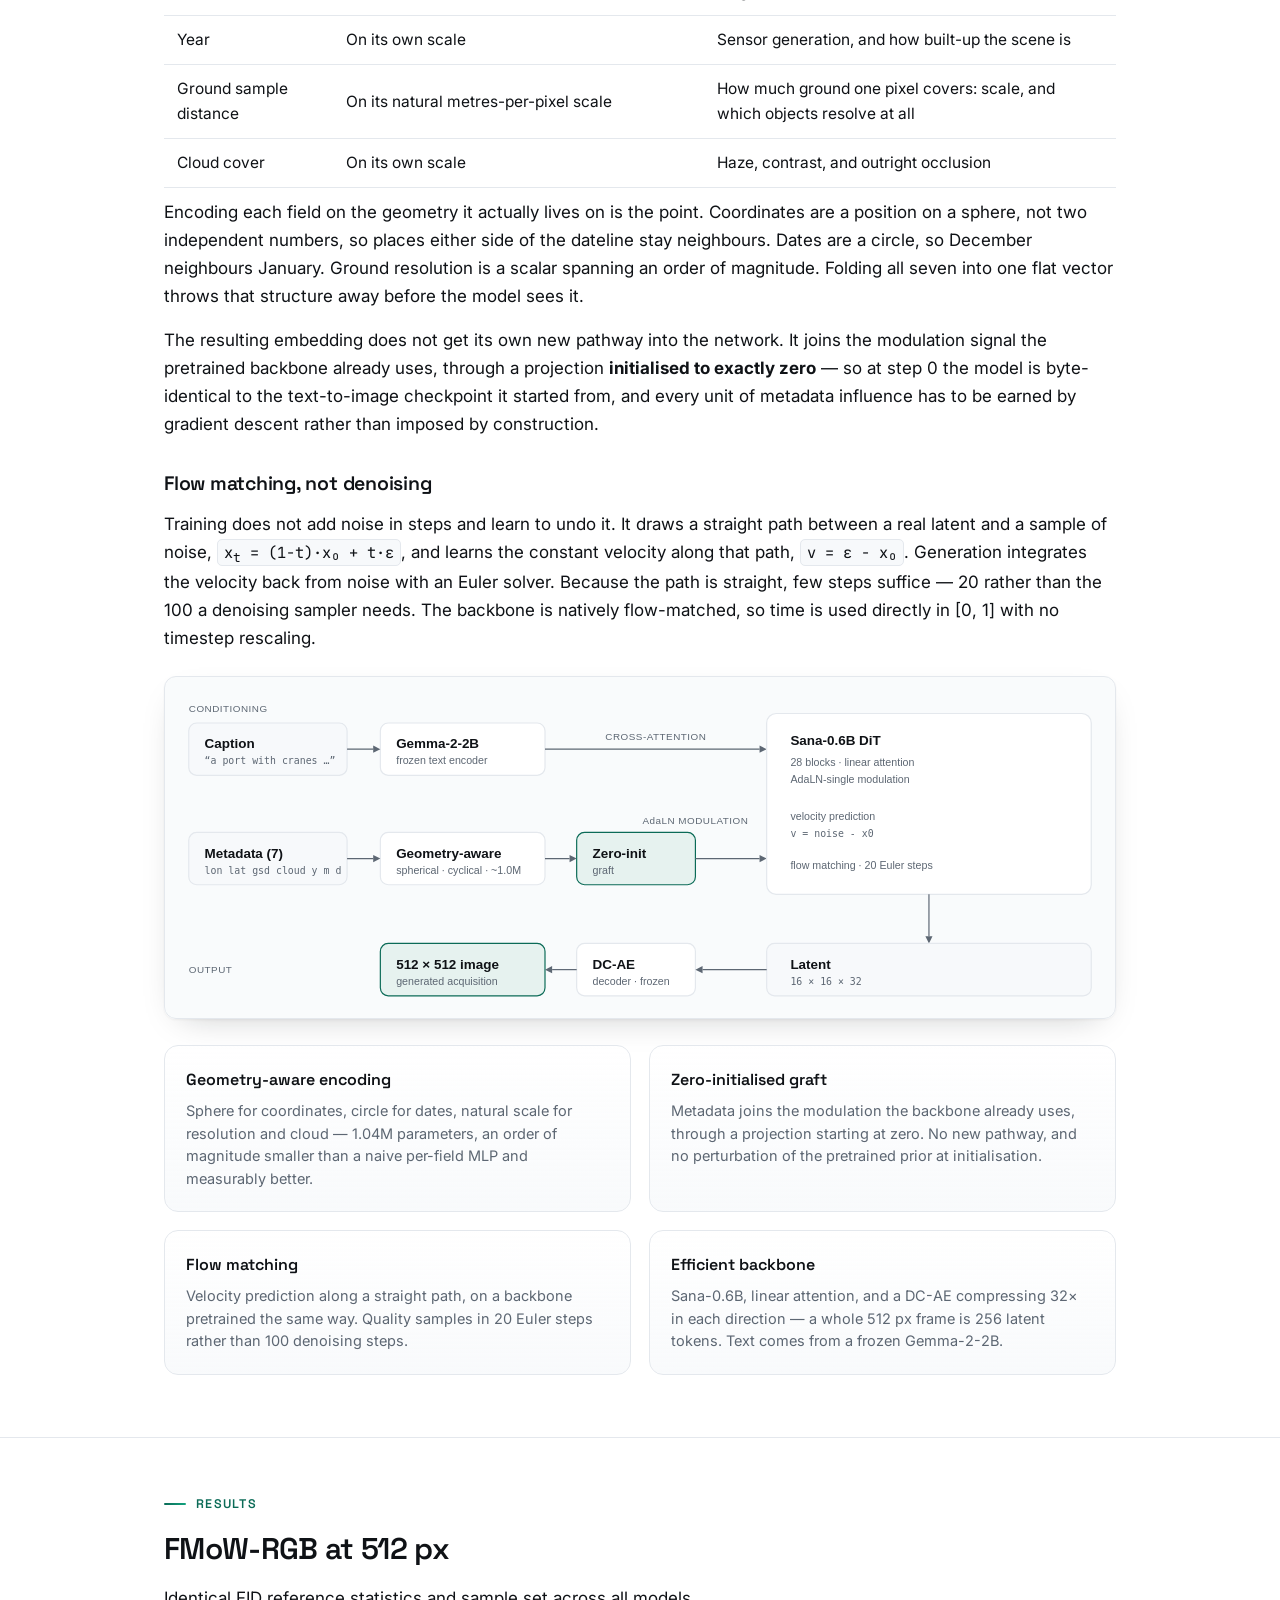
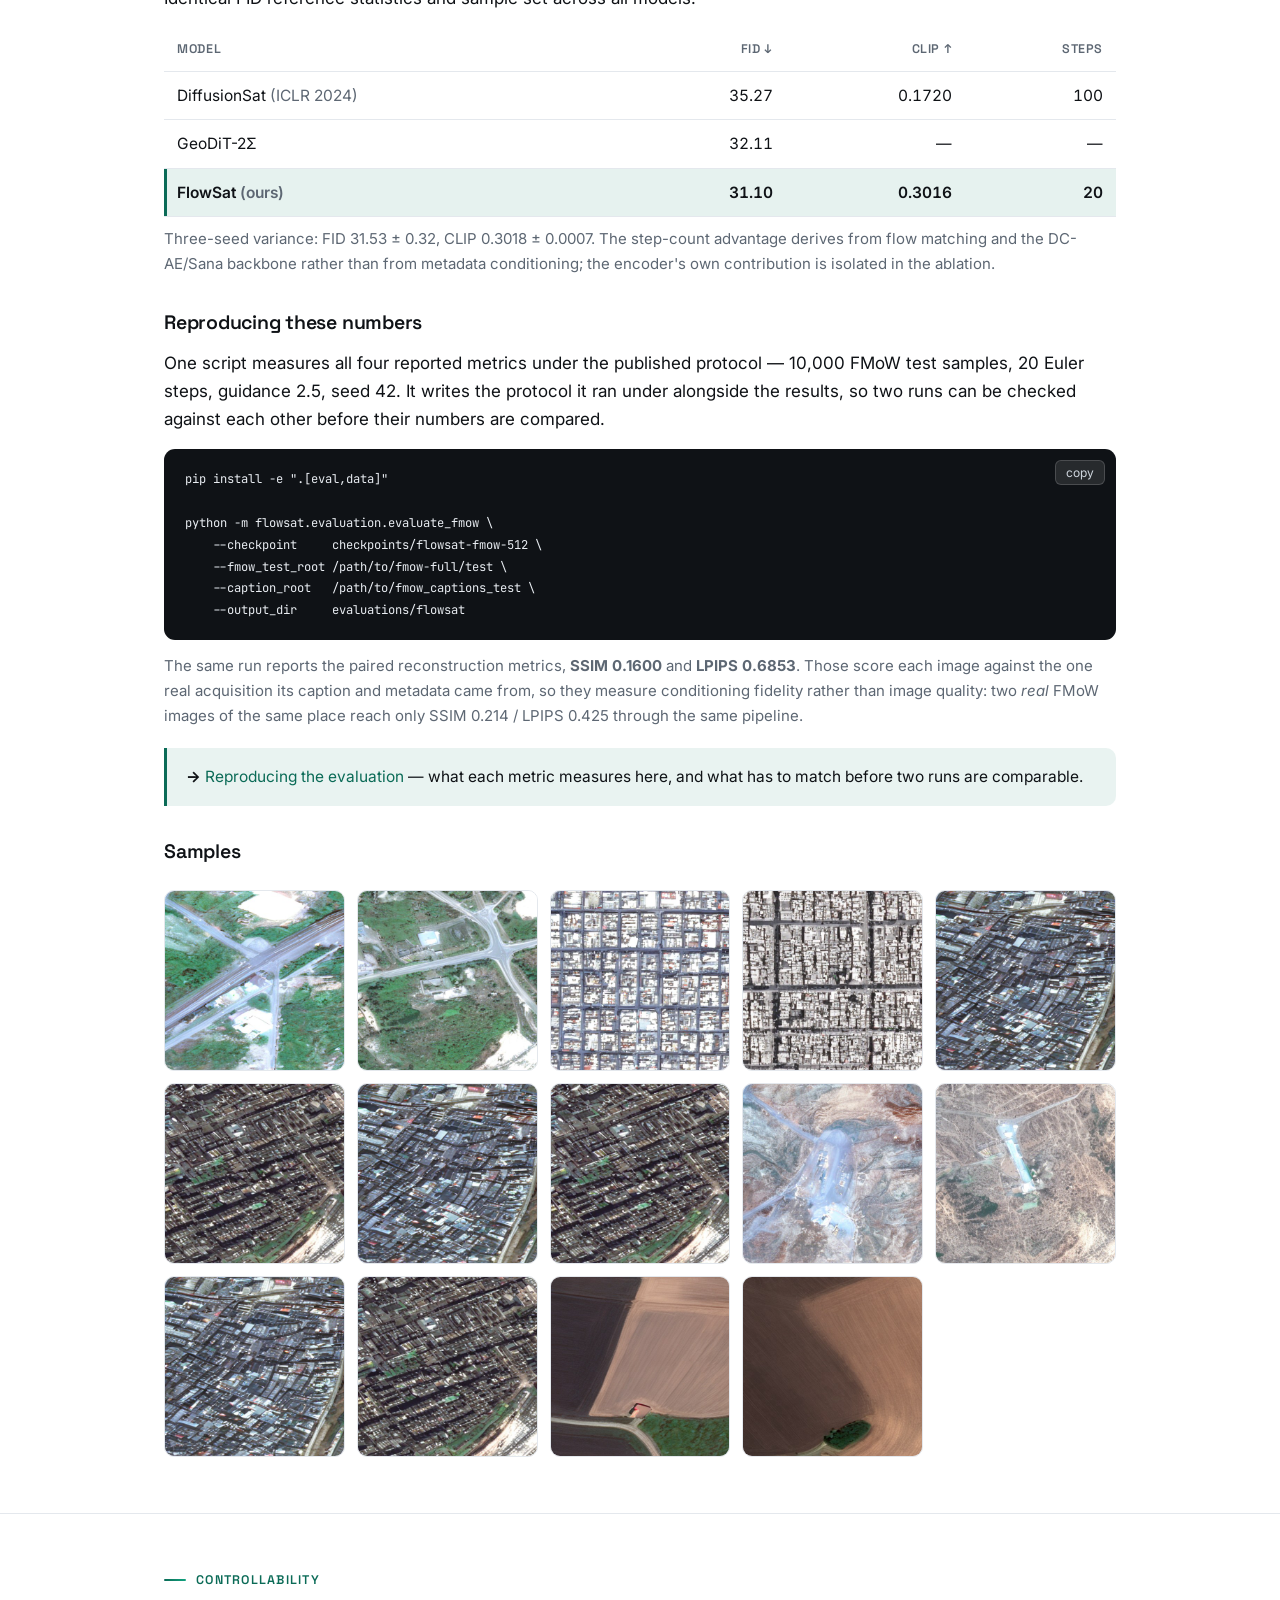
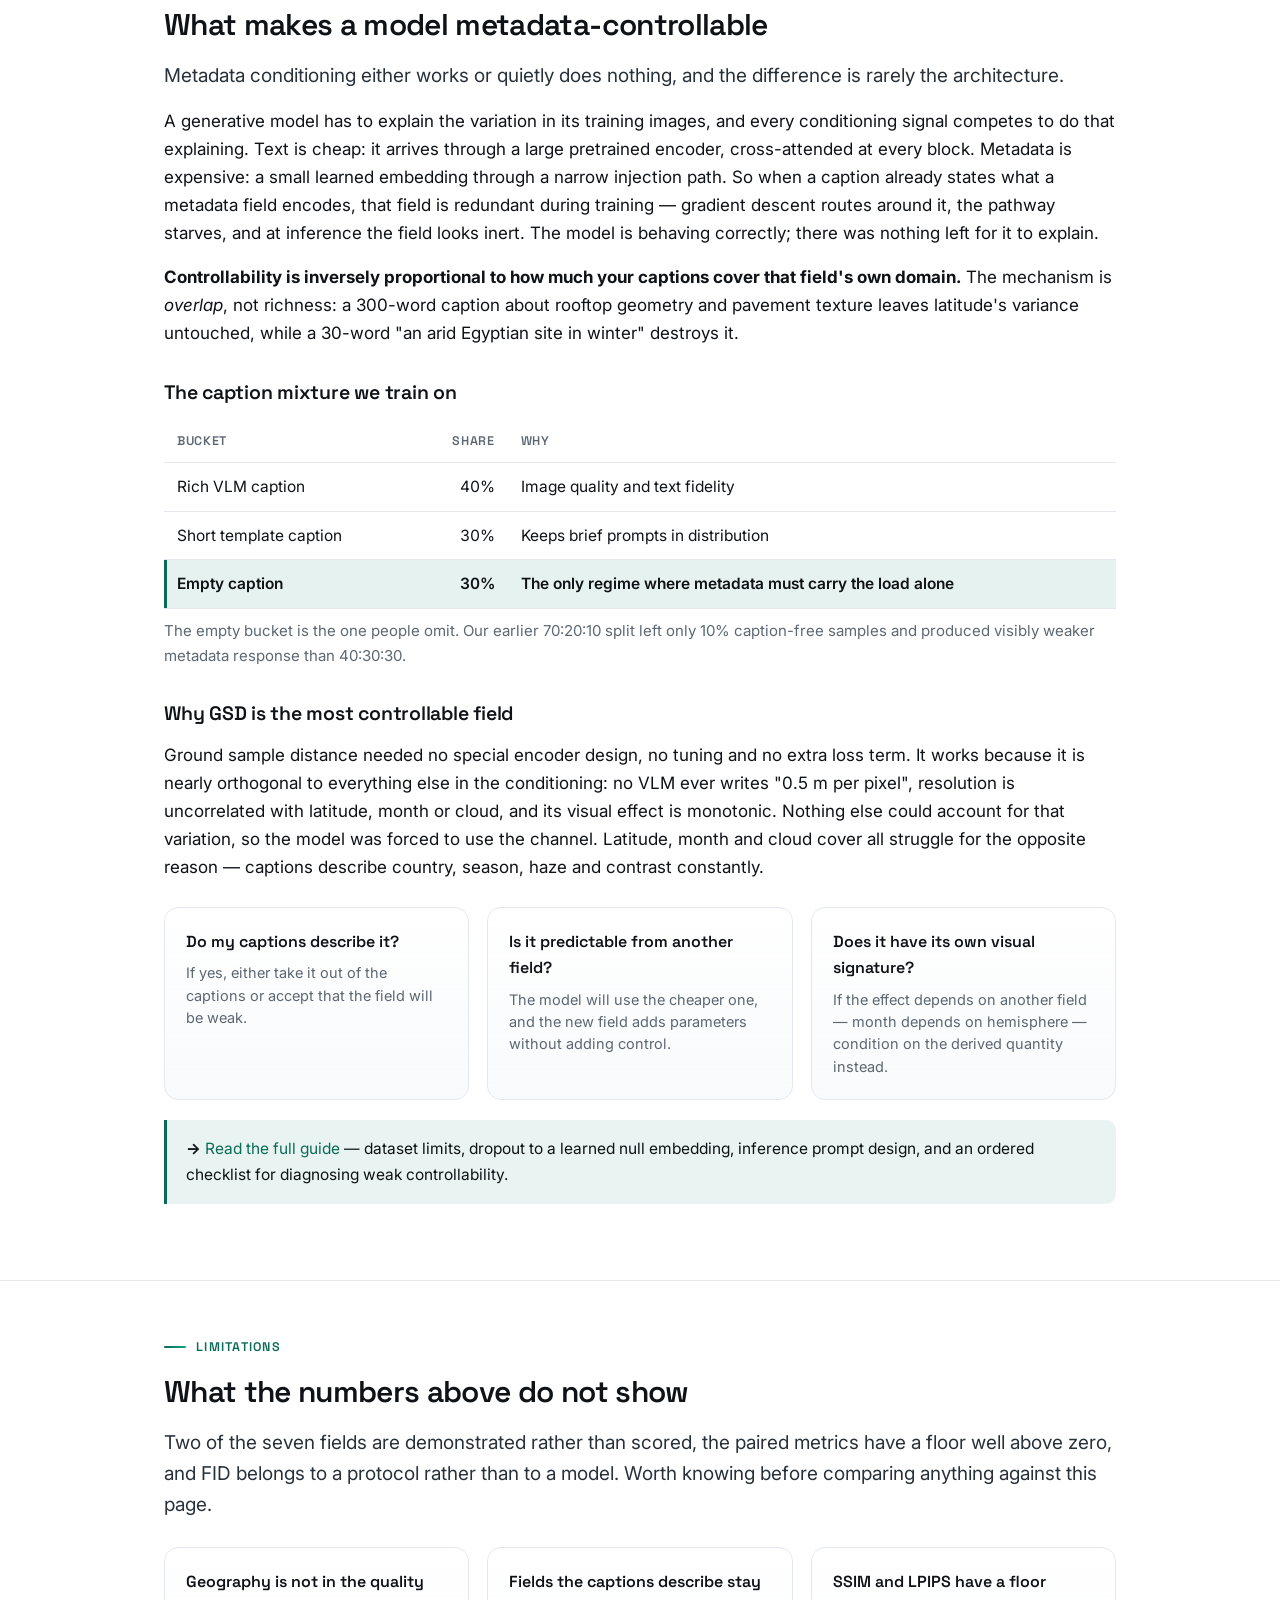
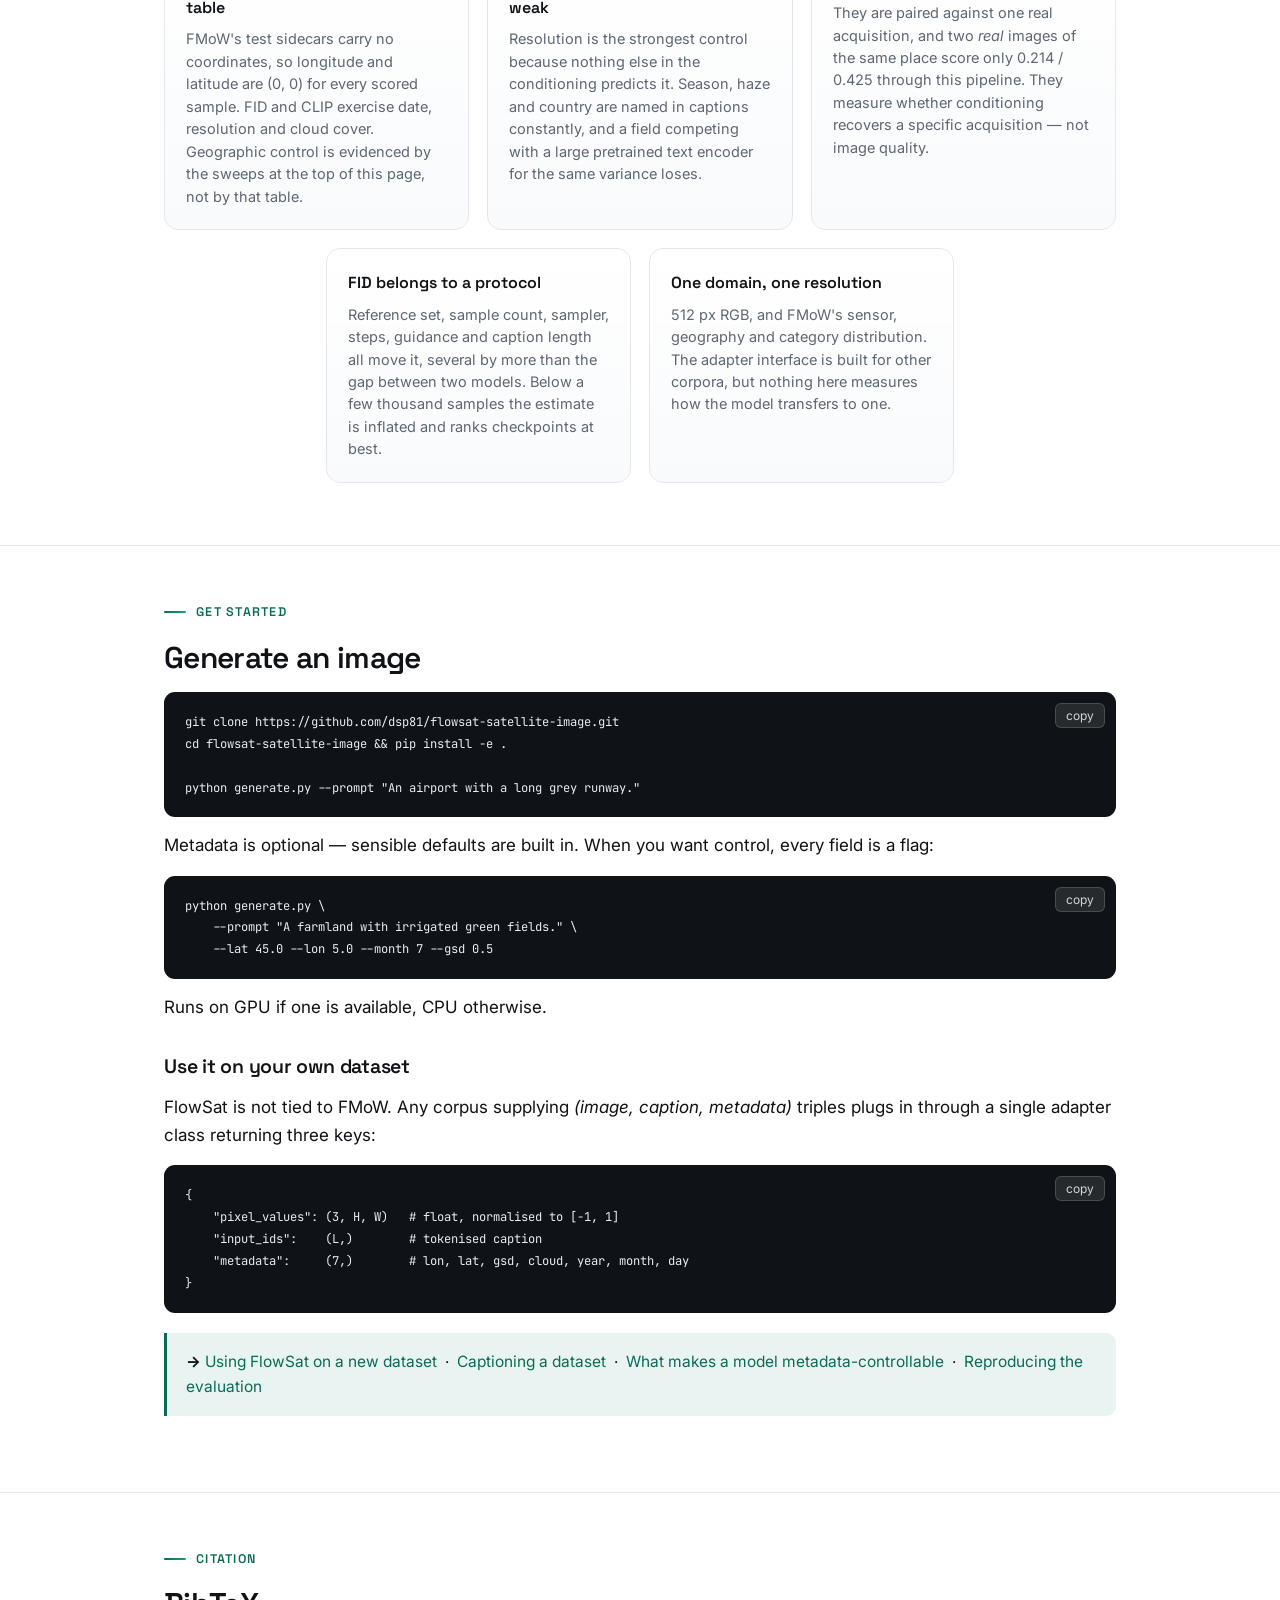
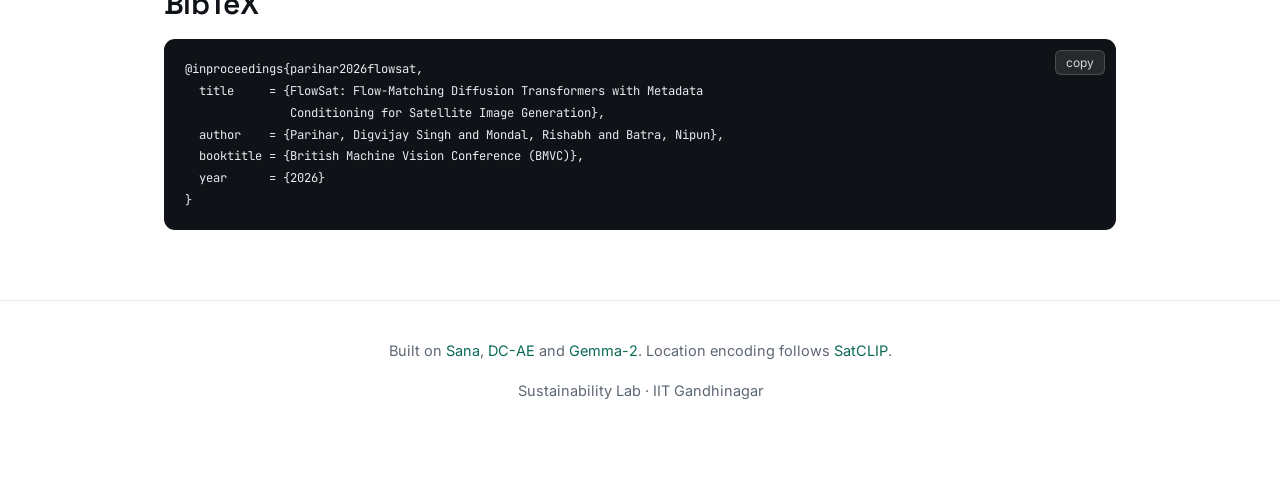
==== commit 0d69cadc: "Remove the wireframe globe from the hero It pulled the eye to the right of an otherwise centred hero" ====
--- a/docs/index.html
+++ b/docs/index.html
@@ -30,7 +30,7 @@
   --code-bg:#0f1216; --code-fg:#e9edf2;
   --ph-a:#fafbfc; --ph-b:#f1f4f7; --ph-line:#c8ced6;
   --btn-a:#0e8168; --btn-b:var(--acc); --btn-edge:#0a5f4e; --btn-fg:#fff;
-  --globe:#0b6b57; --hair:rgba(15,18,22,.10);
+  --hair:rgba(15,18,22,.10);
   --page-grad:linear-gradient(180deg,#fdfefe 0%,#fff 32%,#fbfcfd 78%,#f7f9fb 100%);
   --grain-blend:multiply; --grain-op:.028; --grat-filter:none; --grat-op:1;
   --lead:#28303a; --code-edge:transparent; --halo:rgba(11,107,87,.30);
@@ -170,7 +170,7 @@
   --code-bg:#070b0e; --code-fg:#dde5ec;
   --ph-a:#111820; --ph-b:#161f27; --ph-line:#2c3a45;
   --btn-a:#2ea888; --btn-b:#1c8a6e; --btn-edge:#35c6a0; --btn-fg:#04120d;
-  --globe:#2fa183; --hair:rgba(255,255,255,.12);
+  --hair:rgba(255,255,255,.12);
   --page-grad:linear-gradient(180deg,#0c1114 0%,#0b0f12 34%,#0a1013 76%,#080d10 100%);
   --grain-blend:screen; --grain-op:.05; --grat-filter:invert(1); --grat-op:.42;
   --lead:#c6d1db; --code-edge:#1d262d; --halo:rgba(60,201,163,.28);
@@ -191,7 +191,7 @@
   --code-bg:#070b0e; --code-fg:#dde5ec;
   --ph-a:#111820; --ph-b:#161f27; --ph-line:#2c3a45;
   --btn-a:#2ea888; --btn-b:#1c8a6e; --btn-edge:#35c6a0; --btn-fg:#04120d;
-  --globe:#2fa183; --hair:rgba(255,255,255,.12);
+  --hair:rgba(255,255,255,.12);
   --page-grad:linear-gradient(180deg,#0c1114 0%,#0b0f12 34%,#0a1013 76%,#080d10 100%);
   --grain-blend:screen; --grain-op:.05; --grat-filter:invert(1); --grat-op:.42;
   --lead:#c6d1db; --code-edge:#1d262d; --halo:rgba(60,201,163,.28);
@@ -331,11 +331,6 @@
 @keyframes pass{0%{left:-45%;opacity:0}8%{opacity:1}
                 92%{opacity:1}100%{left:125%;opacity:0}}
 
-.globe{position:absolute;top:-70px;right:-90px;width:520px;height:520px;
-  opacity:.13;pointer-events:none;z-index:-1}
-.globe .m{animation:meridian 26s linear infinite}
-@keyframes meridian{0%{rx:150px}25%{rx:0px}50%{rx:150px}75%{rx:0px}100%{rx:150px}}
-@media(max-width:900px){.globe{display:none}}
 
 /* panels float over the background instead of covering it */
 section,header{background:transparent}
@@ -360,7 +355,7 @@
 .cmp:hover .replay,.replay:focus-visible{opacity:1}
 
 @media(prefers-reduced-motion:reduce){
-  #bg .mesh,#bg .graticule,#bg .scan,.globe .m{animation:none}
+  #bg .mesh,#bg .graticule,#bg .scan{animation:none}
 }
 </style>
 </head>
@@ -386,24 +381,6 @@
 </div></nav>
 
 <header>
-<svg class="globe" viewBox="0 0 400 400" aria-hidden="true">
-  <g fill="none" stroke="var(--globe)" stroke-width="1.1">
-    <circle cx="200" cy="200" r="150"/>
-    <ellipse cx="200" cy="76.5" rx="75.0" ry="23.2"/>
-    <ellipse cx="200" cy="128.7" rx="129.9" ry="40.1"/>
-    <ellipse cx="200" cy="200.0" rx="150.0" ry="46.4"/>
-    <ellipse cx="200" cy="271.3" rx="129.9" ry="40.1"/>
-    <ellipse cx="200" cy="323.5" rx="75.0" ry="23.2"/>
-    <ellipse class="m" style="animation-delay:-0s" cx="200" cy="200" rx="150" ry="150"/>
-    <ellipse class="m" style="animation-delay:-3s" cx="200" cy="200" rx="139" ry="150"/>
-    <ellipse class="m" style="animation-delay:-6s" cx="200" cy="200" rx="106" ry="150"/>
-    <ellipse class="m" style="animation-delay:-9s" cx="200" cy="200" rx="57" ry="150"/>
-    <ellipse class="m" style="animation-delay:-12s" cx="200" cy="200" rx="150" ry="150"/>
-    <ellipse class="m" style="animation-delay:-15s" cx="200" cy="200" rx="139" ry="150"/>
-    <ellipse class="m" style="animation-delay:-18s" cx="200" cy="200" rx="106" ry="150"/>
-    <ellipse class="m" style="animation-delay:-21s" cx="200" cy="200" rx="57" ry="150"/>
-  </g>
-</svg>
   <div class="wrap">
     <span class="venue">BMVC 2026</span>
     <h1>FlowSat</h1>
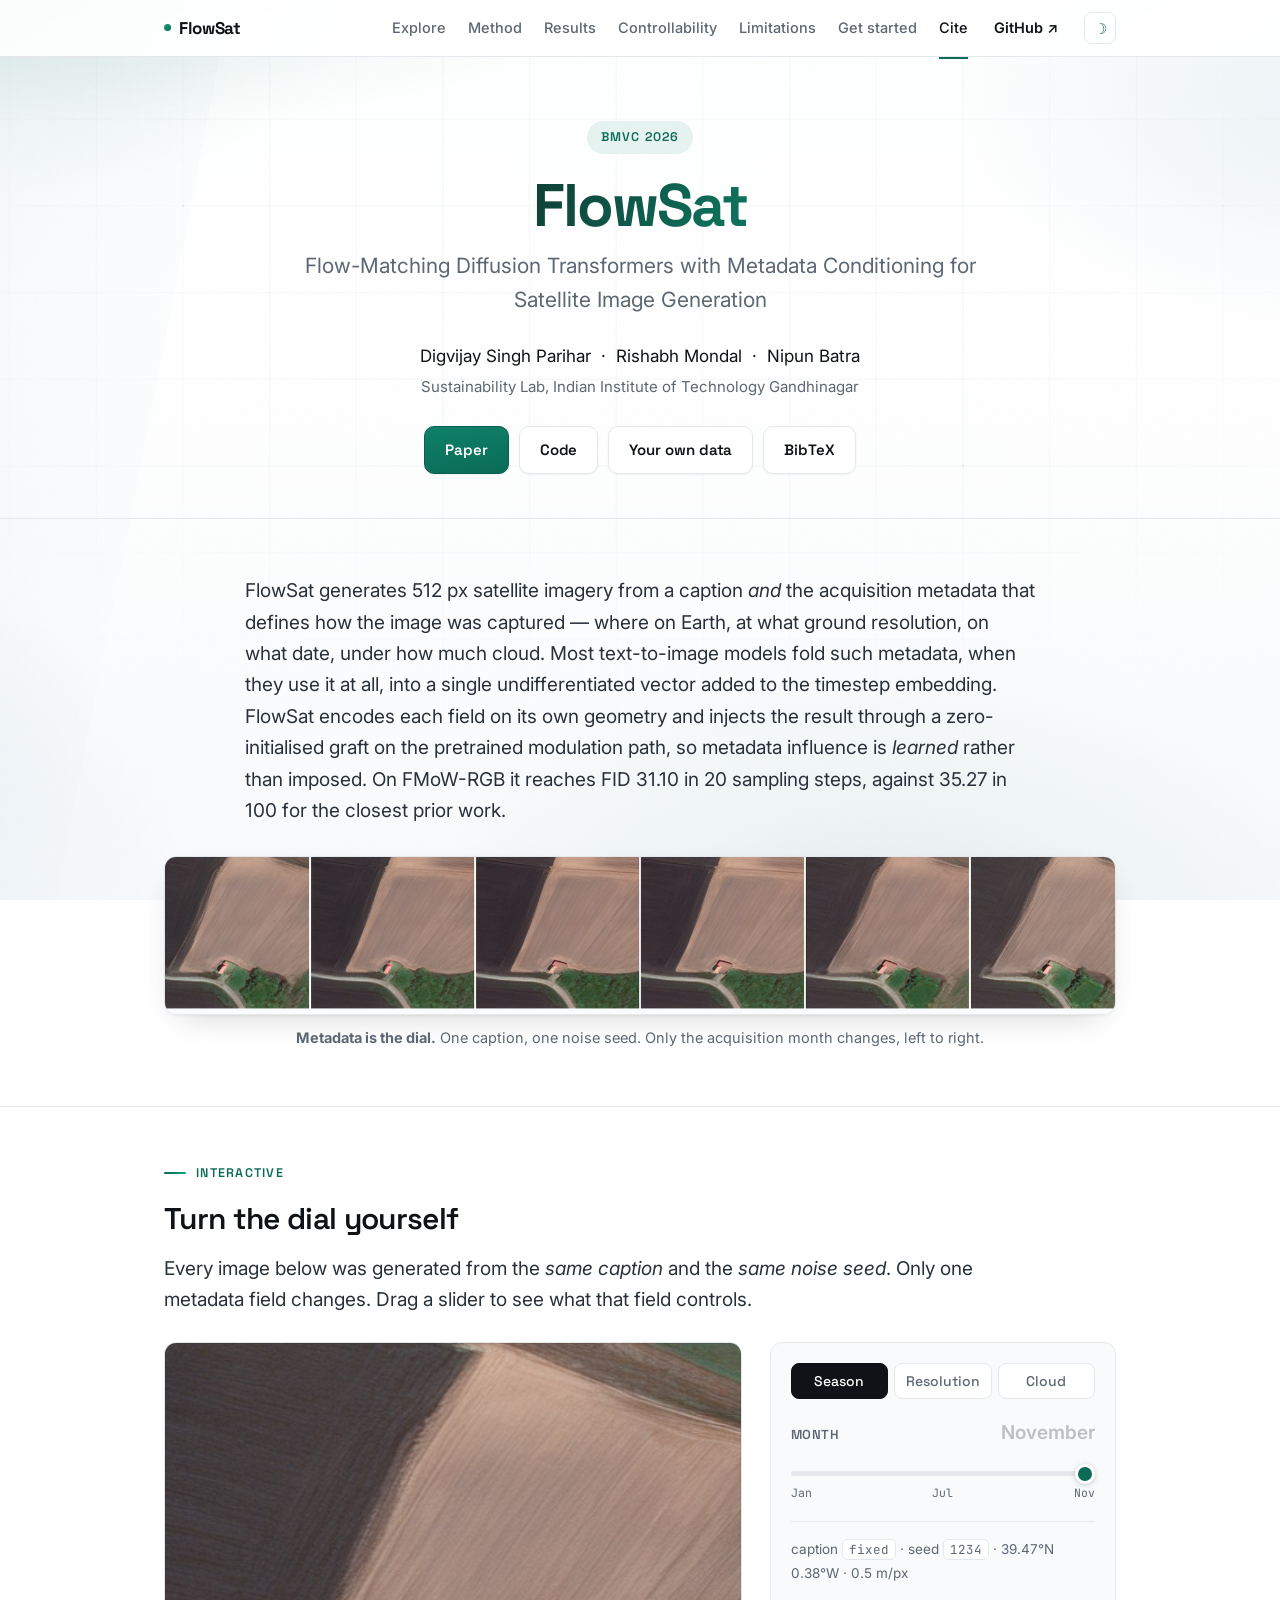
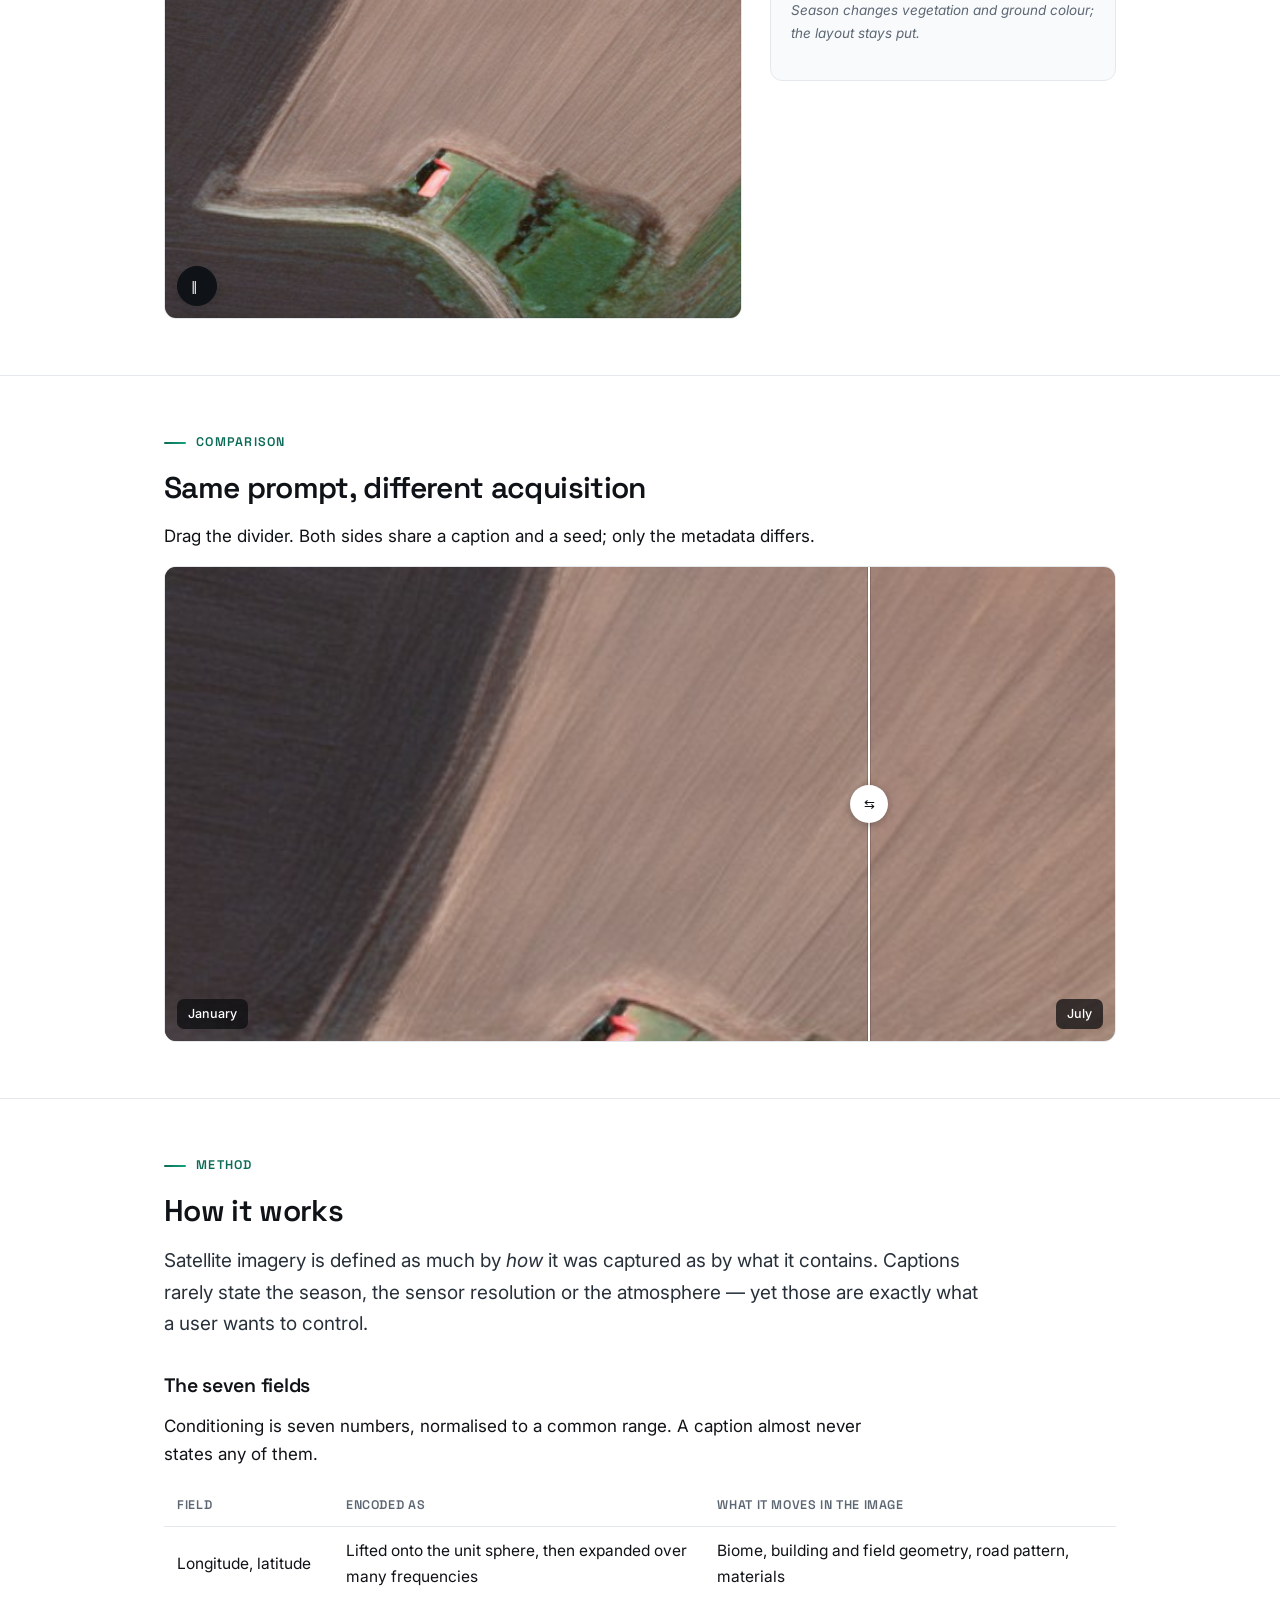
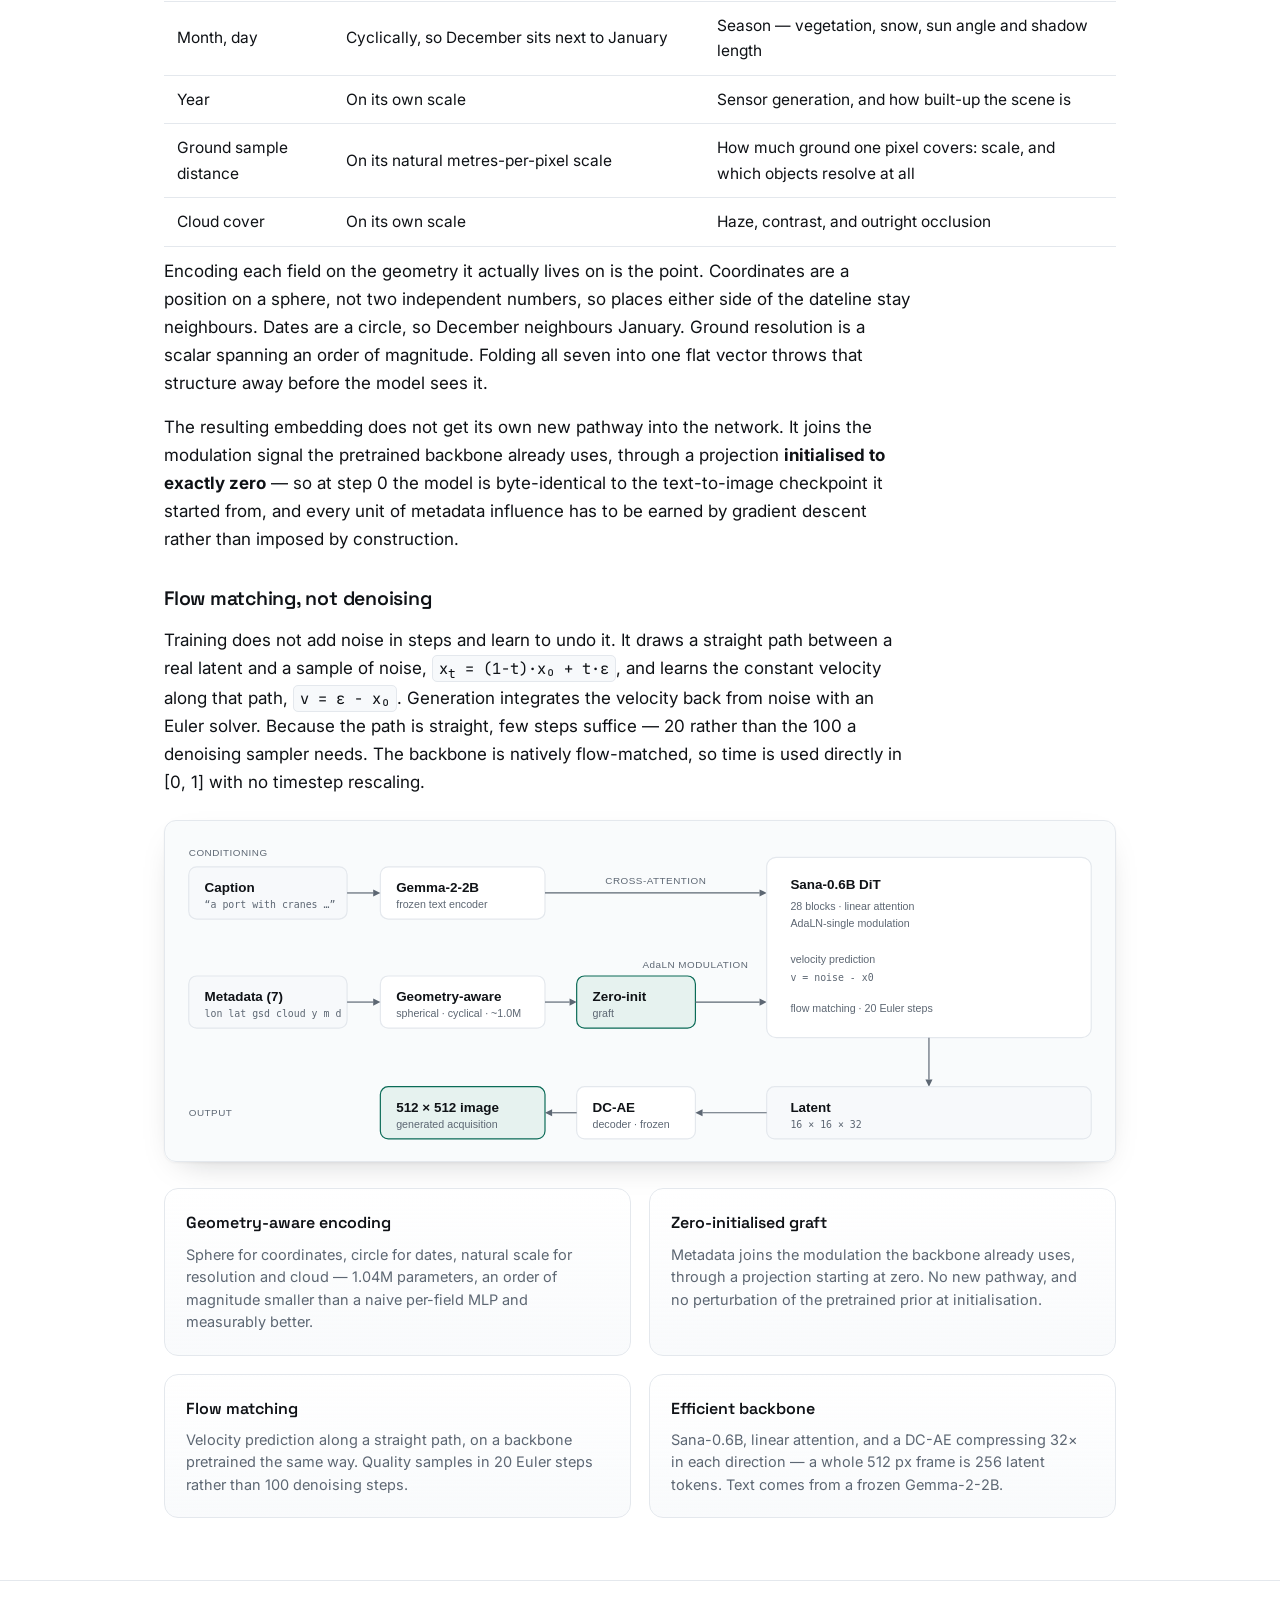
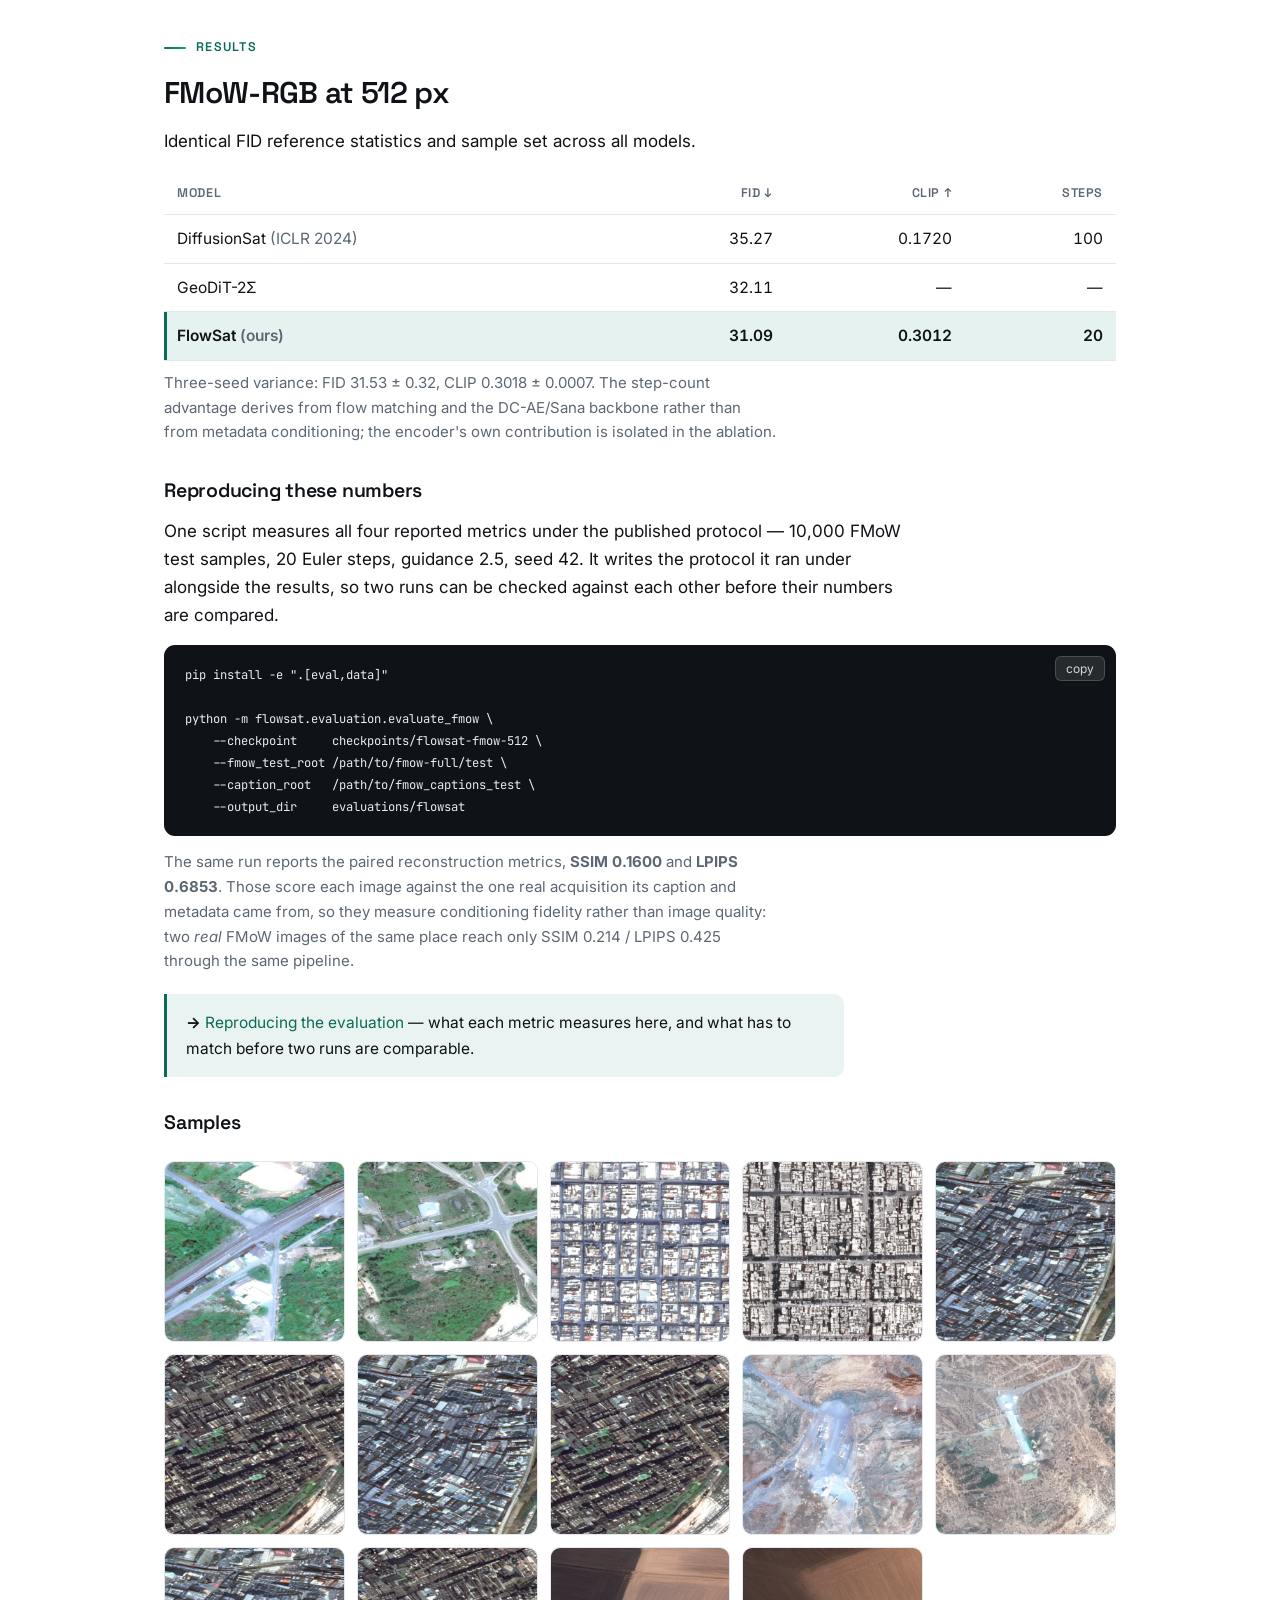
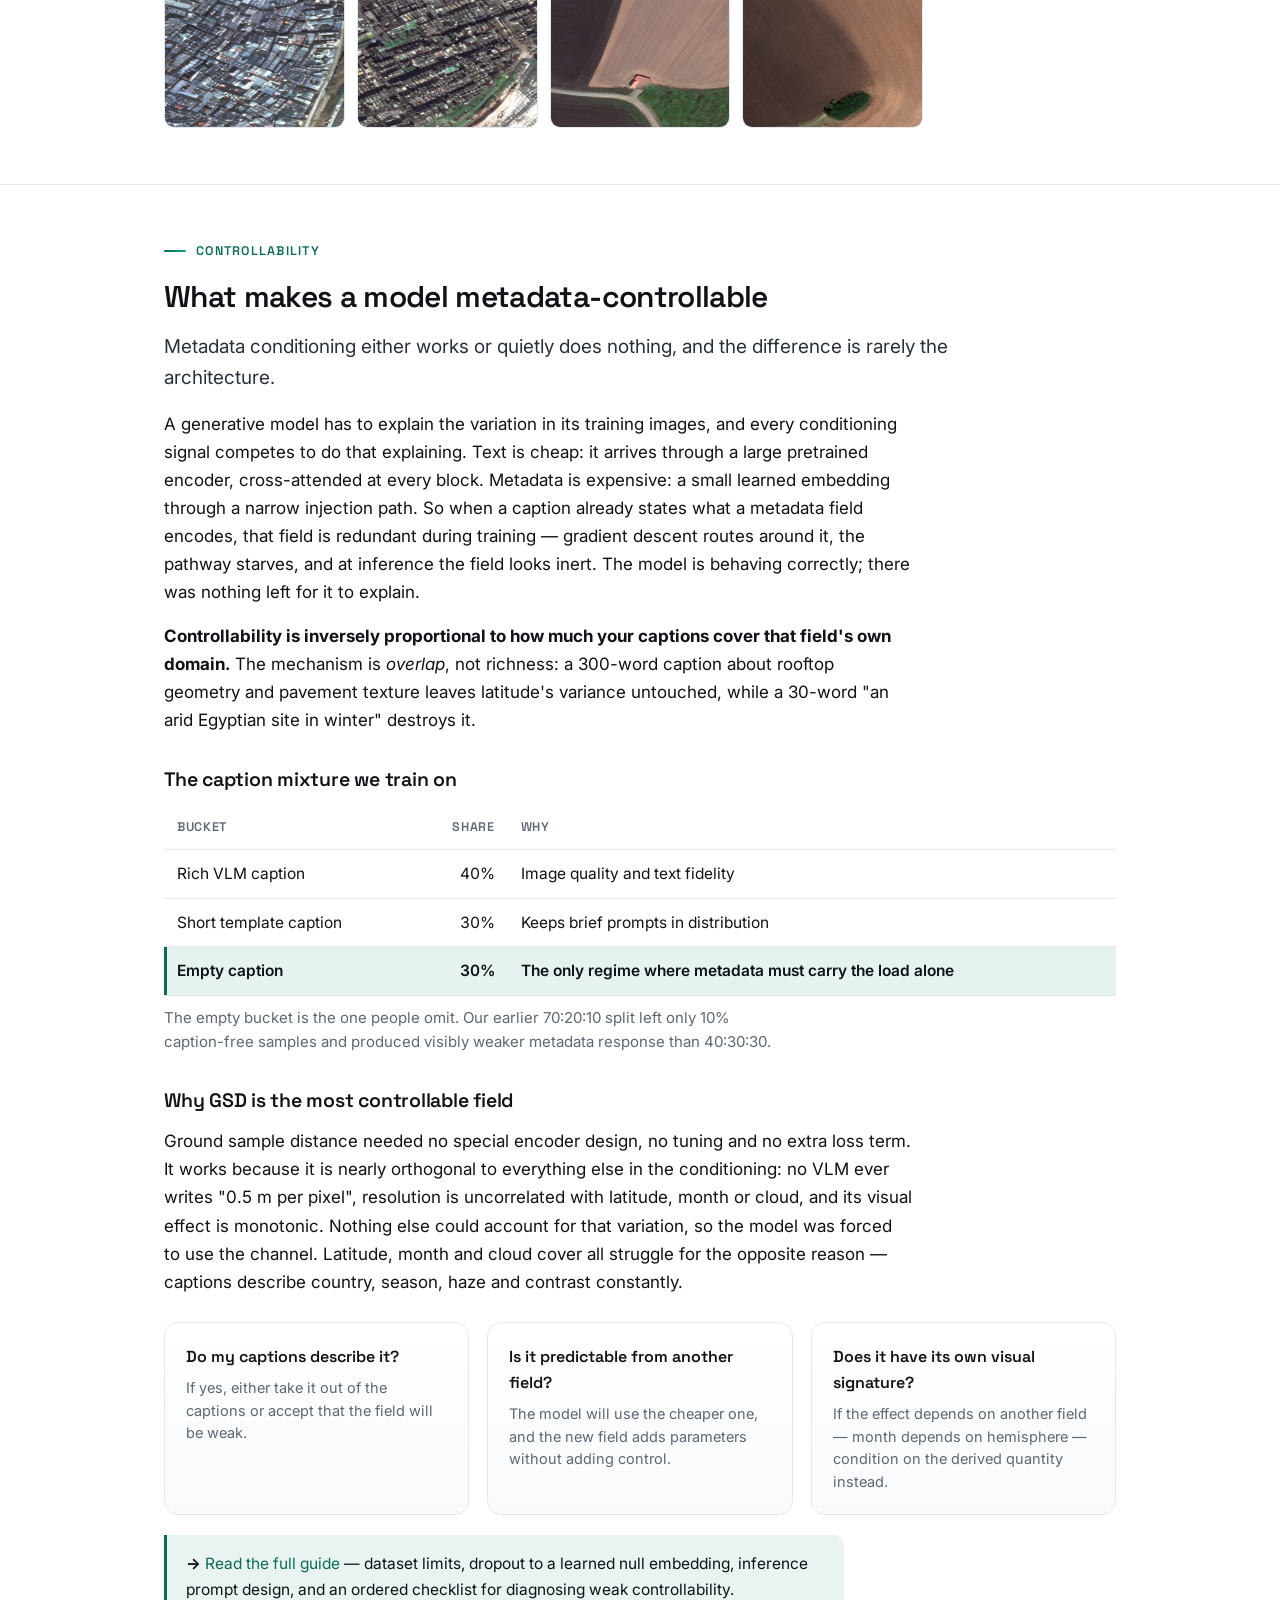
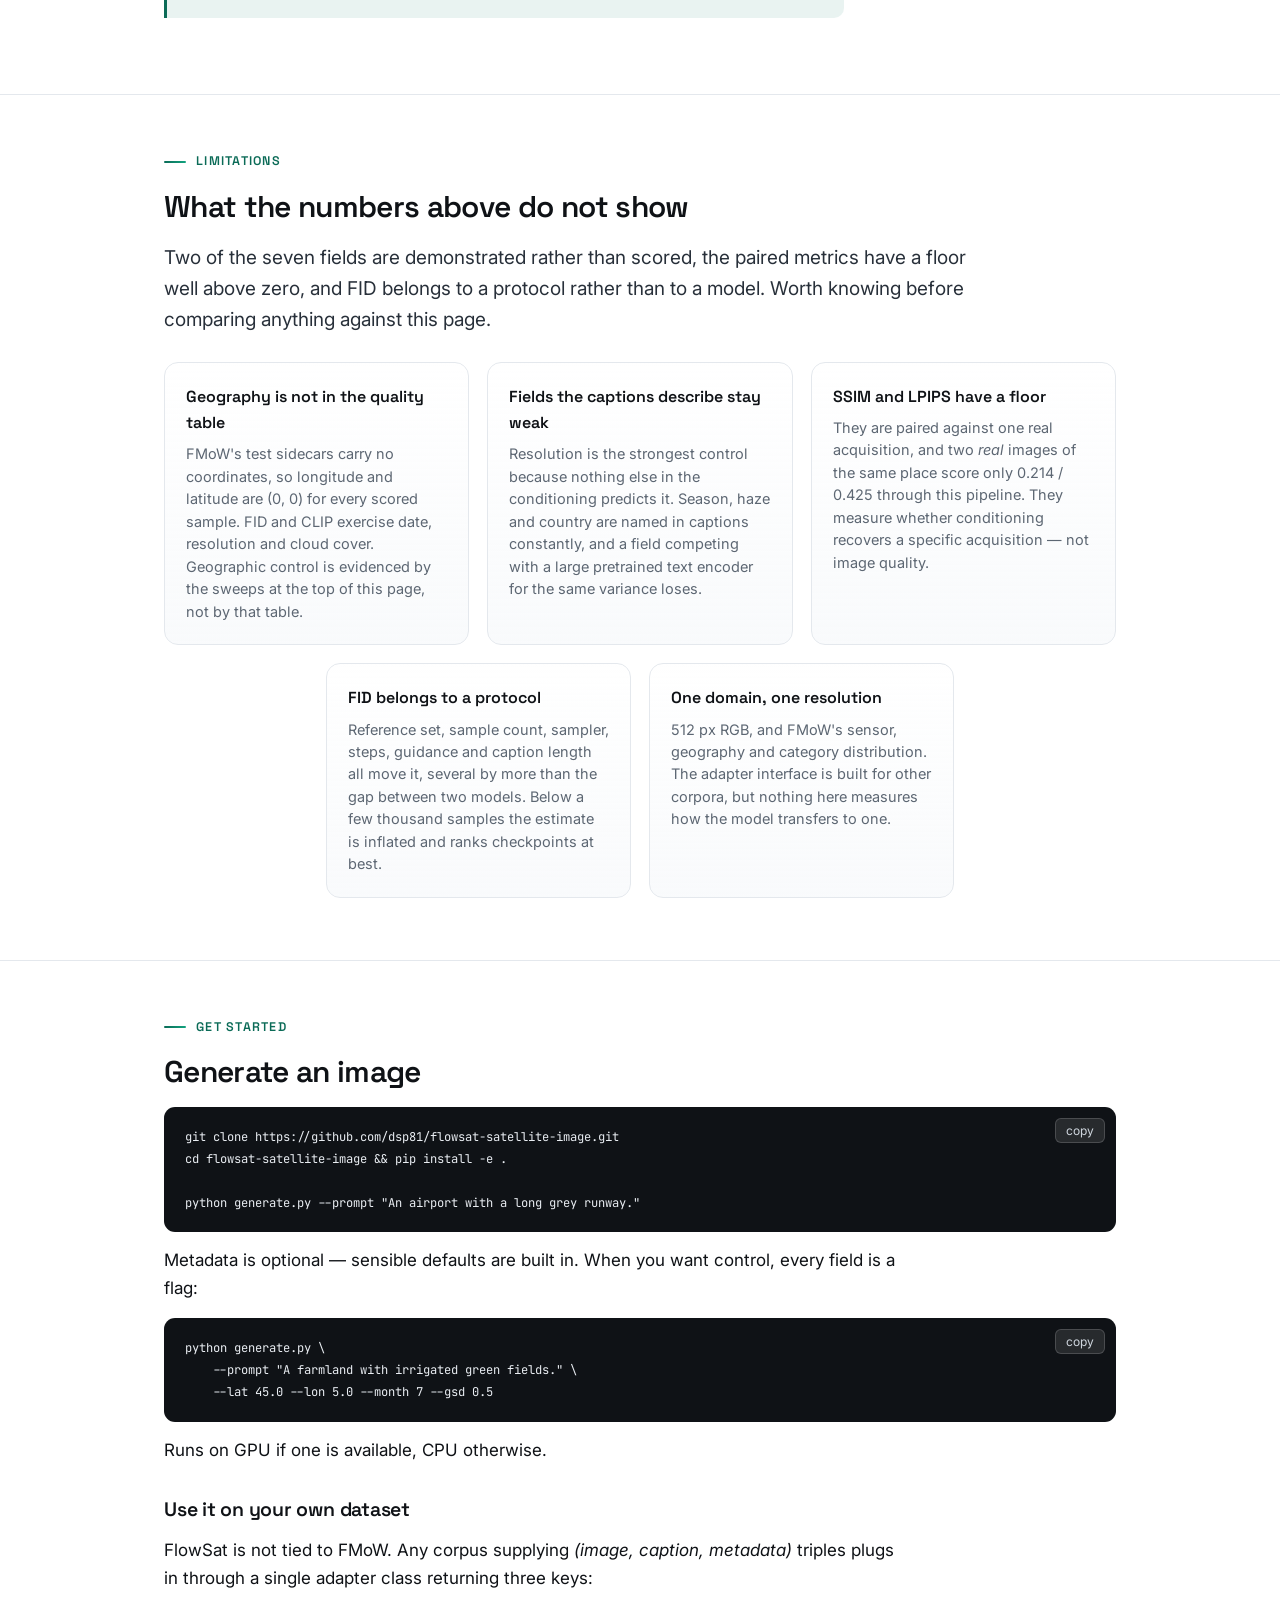
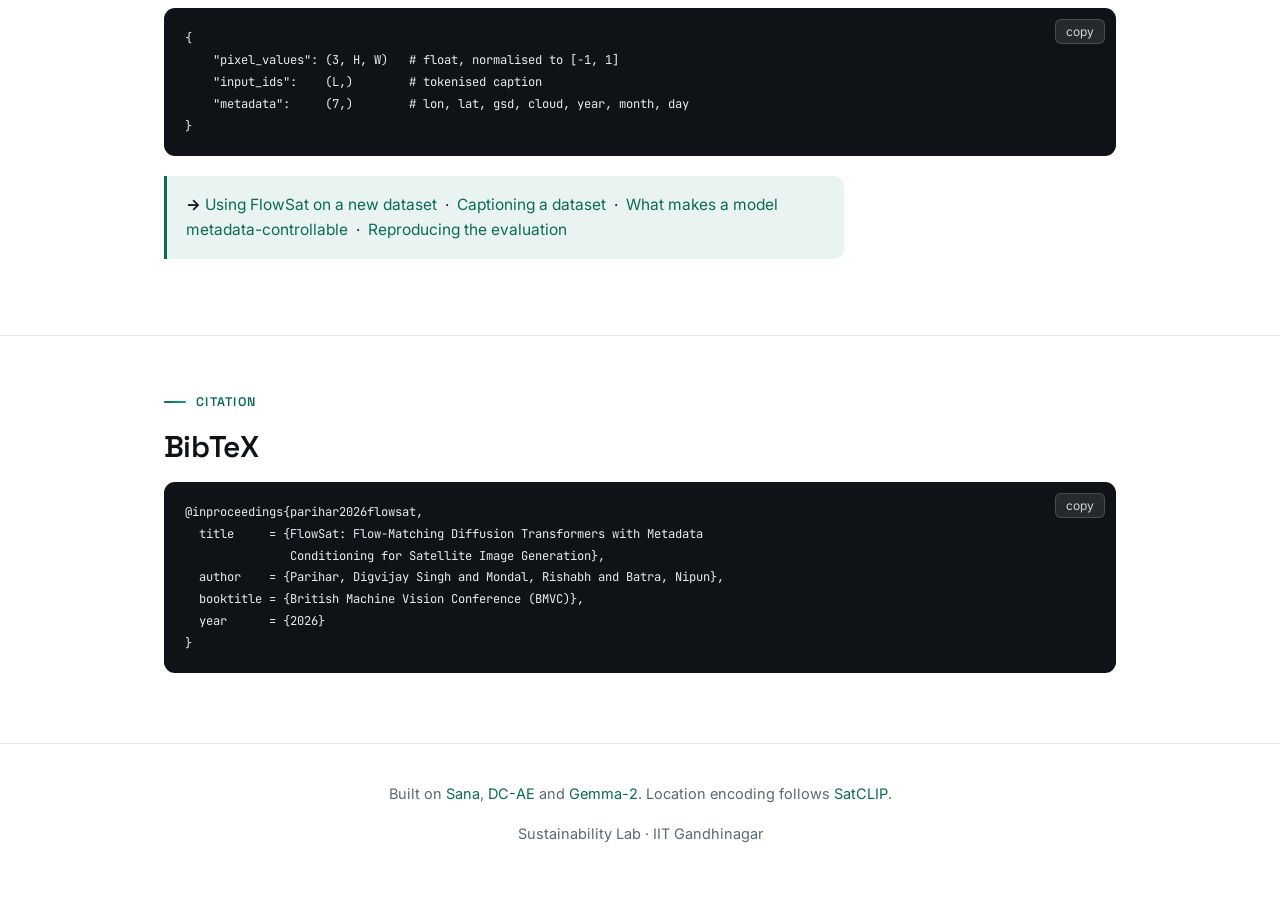
==== commit 20484190: "Fix light panels in the dark theme, and give prose a reading measure Two problems, found by measurin" ====
--- a/docs/index.html
+++ b/docs/index.html
@@ -34,6 +34,9 @@
   --page-grad:linear-gradient(180deg,#fdfefe 0%,#fff 32%,#fbfcfd 78%,#f7f9fb 100%);
   --grain-blend:multiply; --grain-op:.028; --grat-filter:none; --grat-op:1;
   --lead:#28303a; --code-edge:transparent; --halo:rgba(11,107,87,.30);
+  --panel-t:rgba(247,249,251,.78); --panel-t2:rgba(255,255,255,.94);
+  --panel-t3:rgba(247,249,251,.7); --note-bg:rgba(230,242,239,.86);
+  --knob-bg:#fff; --knob-fg:#0f1216;
   --stage-inset:inset 0 0 0 1px rgba(15,18,22,.05),inset 0 -40px 60px -50px rgba(15,18,22,.5);
   --hero-grad:radial-gradient(48% 46% at 22% 8%,rgba(11,107,87,.10),transparent 62%),
               radial-gradient(42% 40% at 82% 0%,rgba(11,107,87,.07),transparent 60%);
@@ -117,7 +120,7 @@
 .cmp img{position:absolute;inset:0;width:100%;height:100%;object-fit:cover}
 .cmp .top{clip-path:inset(0 50% 0 0)}
 .cmp .bar{position:absolute;top:0;bottom:0;left:50%;width:2px;background:#fff;box-shadow:0 0 0 1px rgba(0,0,0,.18);pointer-events:none}
-.cmp .knob{position:absolute;top:50%;left:50%;width:38px;height:38px;margin:-19px 0 0 -19px;border-radius:50%;background:#fff;box-shadow:0 2px 10px rgba(0,0,0,.3);display:flex;align-items:center;justify-content:center;font-size:13px;color:var(--ink);pointer-events:none}
+.cmp .knob{position:absolute;top:50%;left:50%;width:38px;height:38px;margin:-19px 0 0 -19px;border-radius:50%;background:var(--knob-bg);box-shadow:0 2px 10px rgba(0,0,0,.3);display:flex;align-items:center;justify-content:center;font-size:13px;color:var(--knob-fg);pointer-events:none}
 .cmp .tag{position:absolute;bottom:12px;padding:5px 11px;border-radius:7px;background:rgba(10,12,15,.72);color:#fff;font-size:12.5px;font-weight:500;pointer-events:none}
 .cmp .tag.l{left:12px} .cmp .tag.r{right:12px}
 
@@ -174,6 +177,9 @@
   --page-grad:linear-gradient(180deg,#0c1114 0%,#0b0f12 34%,#0a1013 76%,#080d10 100%);
   --grain-blend:screen; --grain-op:.05; --grat-filter:invert(1); --grat-op:.42;
   --lead:#c6d1db; --code-edge:#1d262d; --halo:rgba(60,201,163,.28);
+  --panel-t:rgba(20,28,35,.80); --panel-t2:rgba(26,35,43,.92);
+  --panel-t3:rgba(17,24,30,.72); --note-bg:rgba(28,56,50,.78);
+  --knob-bg:#f2f6f8; --knob-fg:#0f1216;
   --stage-inset:inset 0 0 0 1px rgba(255,255,255,.07),inset 0 -40px 60px -50px rgba(0,0,0,.7);
   --hero-grad:radial-gradient(48% 46% at 22% 8%,rgba(60,201,163,.13),transparent 62%),
               radial-gradient(42% 40% at 82% 0%,rgba(35,120,165,.12),transparent 60%);
@@ -195,6 +201,9 @@
   --page-grad:linear-gradient(180deg,#0c1114 0%,#0b0f12 34%,#0a1013 76%,#080d10 100%);
   --grain-blend:screen; --grain-op:.05; --grat-filter:invert(1); --grat-op:.42;
   --lead:#c6d1db; --code-edge:#1d262d; --halo:rgba(60,201,163,.28);
+  --panel-t:rgba(20,28,35,.80); --panel-t2:rgba(26,35,43,.92);
+  --panel-t3:rgba(17,24,30,.72); --note-bg:rgba(28,56,50,.78);
+  --knob-bg:#f2f6f8; --knob-fg:#0f1216;
   --stage-inset:inset 0 0 0 1px rgba(255,255,255,.07),inset 0 -40px 60px -50px rgba(0,0,0,.7);
   --hero-grad:radial-gradient(48% 46% at 22% 8%,rgba(60,201,163,.13),transparent 62%),
               radial-gradient(42% 40% at 82% 0%,rgba(35,120,165,.12),transparent 60%);
@@ -309,6 +318,9 @@
 }
 /* ---------- background: graticule, drift, satellite pass, grain ----------- */
 body{background:transparent}
+/* The canvas carries the theme colour so the page is never white behind a
+   dark theme if #bg fails to paint; #bg then lays its gradient over it. */
+html{background:var(--bg)}
 #bg{position:fixed;inset:0;z-index:-2;pointer-events:none;overflow:hidden;
   background:var(--page-grad)}
 #bg>div{position:absolute}
@@ -332,13 +344,24 @@
                 92%{opacity:1}100%{left:125%;opacity:0}}
 
 
-/* panels float over the background instead of covering it */
+/* Reading measure. Prose was running the full 950px container -- about 110
+   characters a line, well past the 45-75 that reads comfortably. Text gets a
+   measure; tables, figures, code, the card grids and the demos keep the full
+   width, which also gives the page a rhythm instead of one flat column. */
+section .wrap > p,
+section .wrap > h2,
+section .wrap > h3,
+section .wrap > .note{max-width:68ch}
+
+/* panels float over the background instead of covering it. The colours are
+   tokens: painted literally, every one of these stays white in the dark theme
+   and the text on them disappears. */
 section,header{background:transparent}
-.ctrl{background:rgba(247,249,251,.78);backdrop-filter:blur(8px)}
-.card{background:linear-gradient(180deg,rgba(255,255,255,.94),rgba(247,249,251,.82));
+.ctrl{background:var(--panel-t);backdrop-filter:blur(8px)}
+.card{background:linear-gradient(180deg,var(--panel-t2),var(--panel-t));
   backdrop-filter:blur(6px)}
-.note{background:rgba(230,242,239,.86);backdrop-filter:blur(6px)}
-.stage,.frame,.cmp{background:rgba(247,249,251,.7)}
+.note{background:var(--note-bg);backdrop-filter:blur(6px)}
+.stage,.frame,.cmp{background:var(--panel-t3)}
 
 /* ---------- player controls ------------------------------------------- */
 .play,.replay{position:absolute;z-index:3;display:flex;align-items:center;
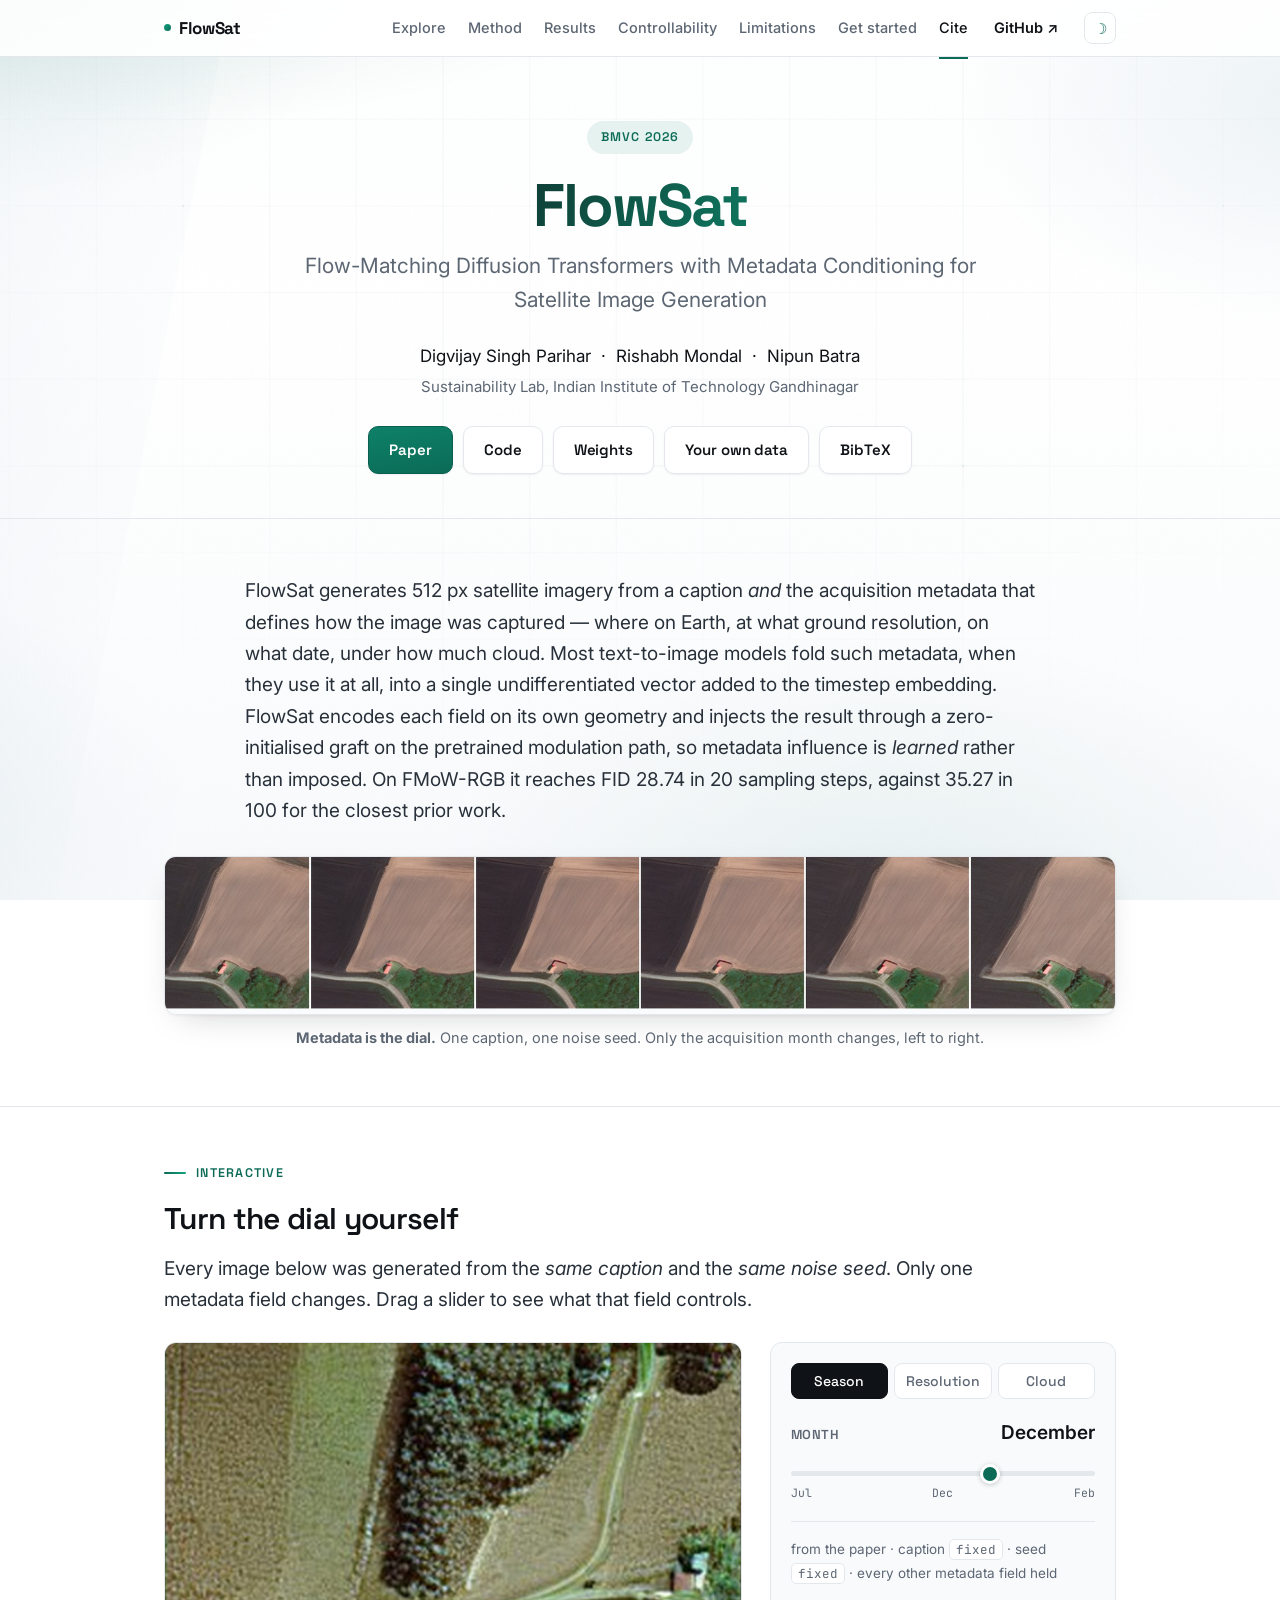
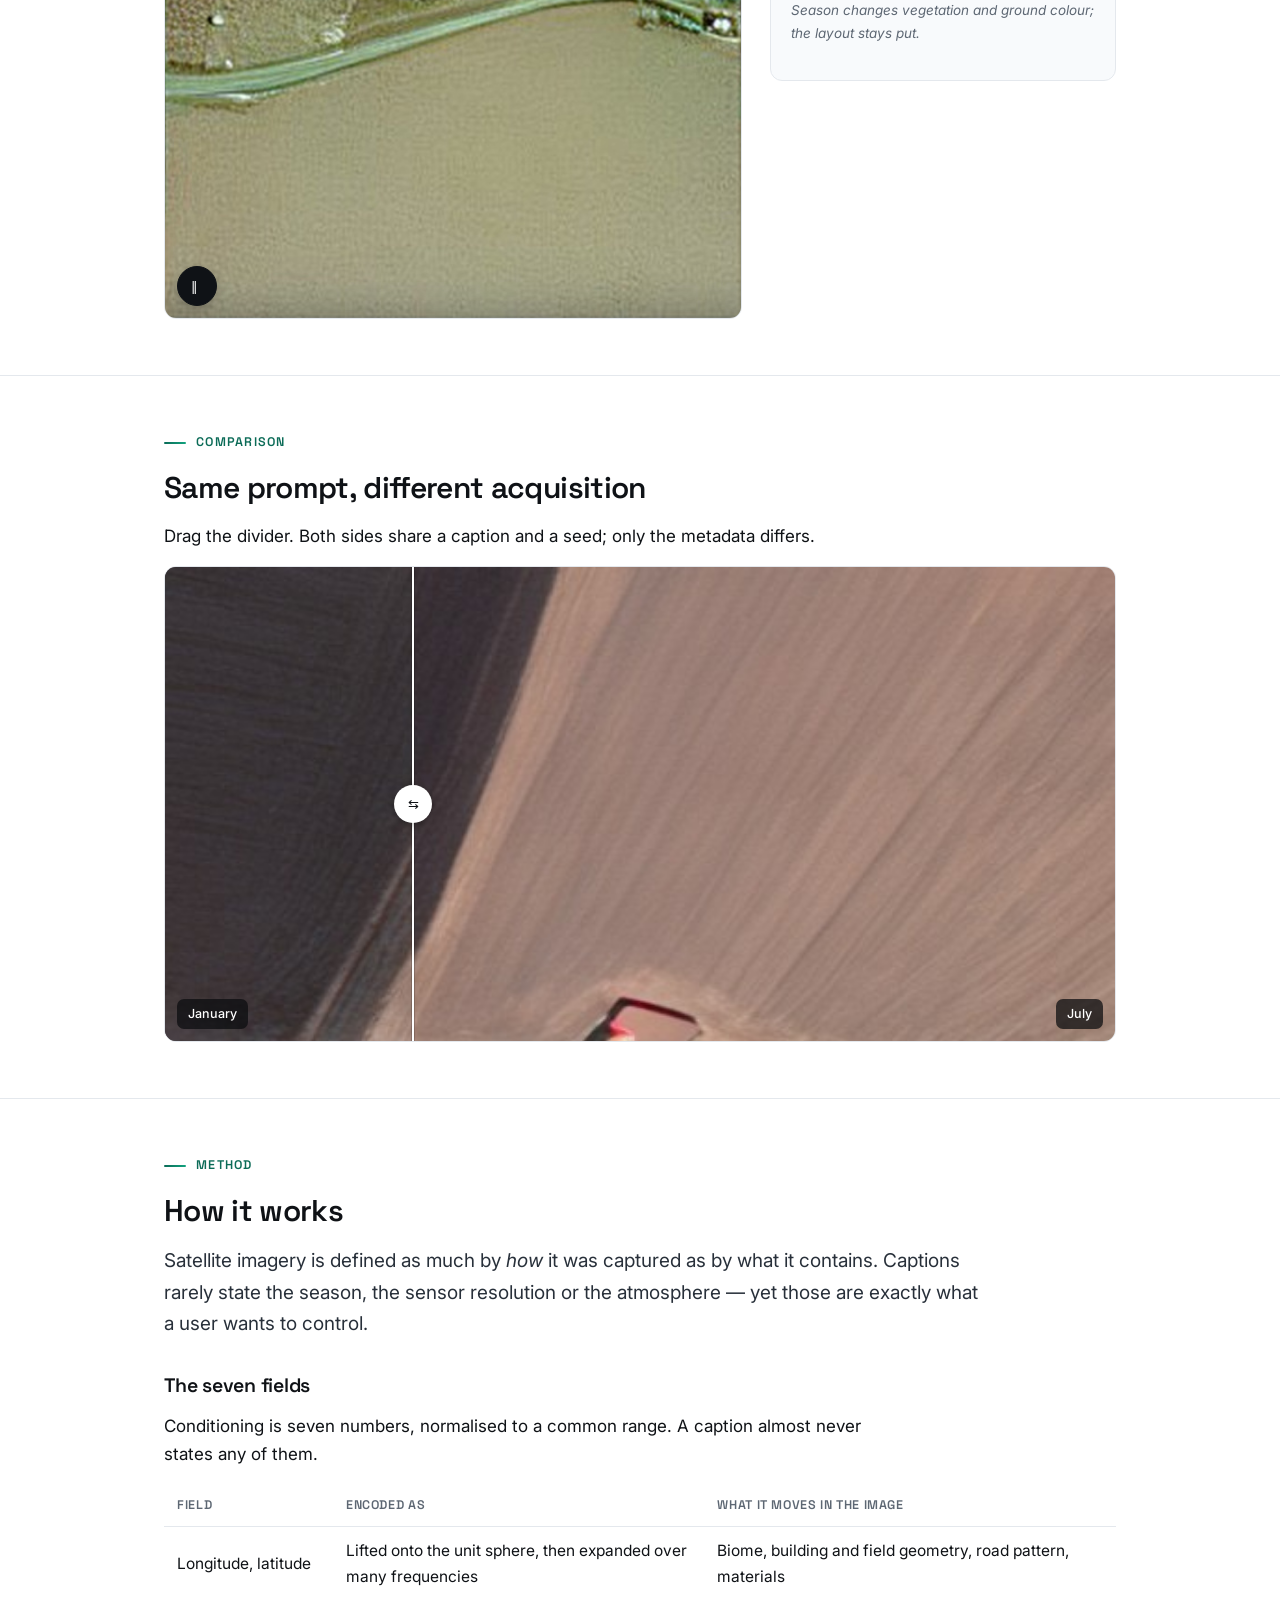
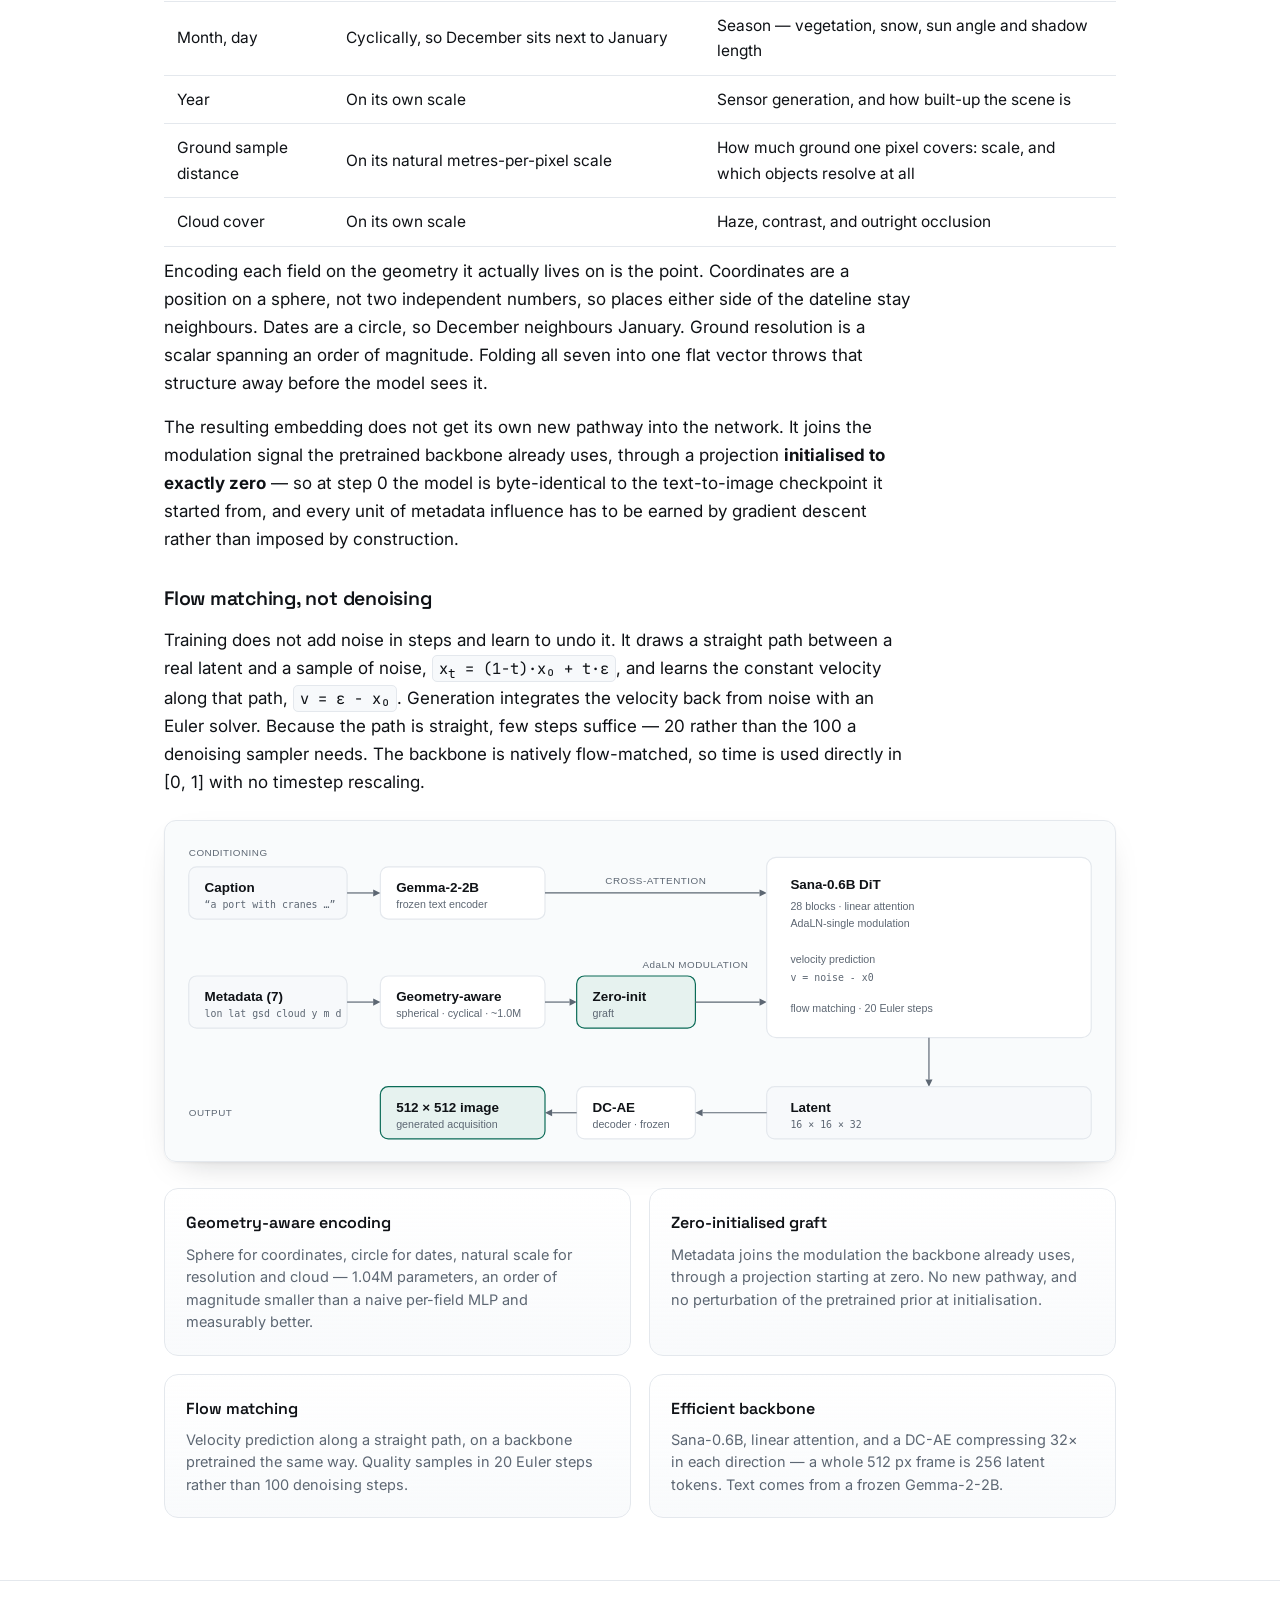
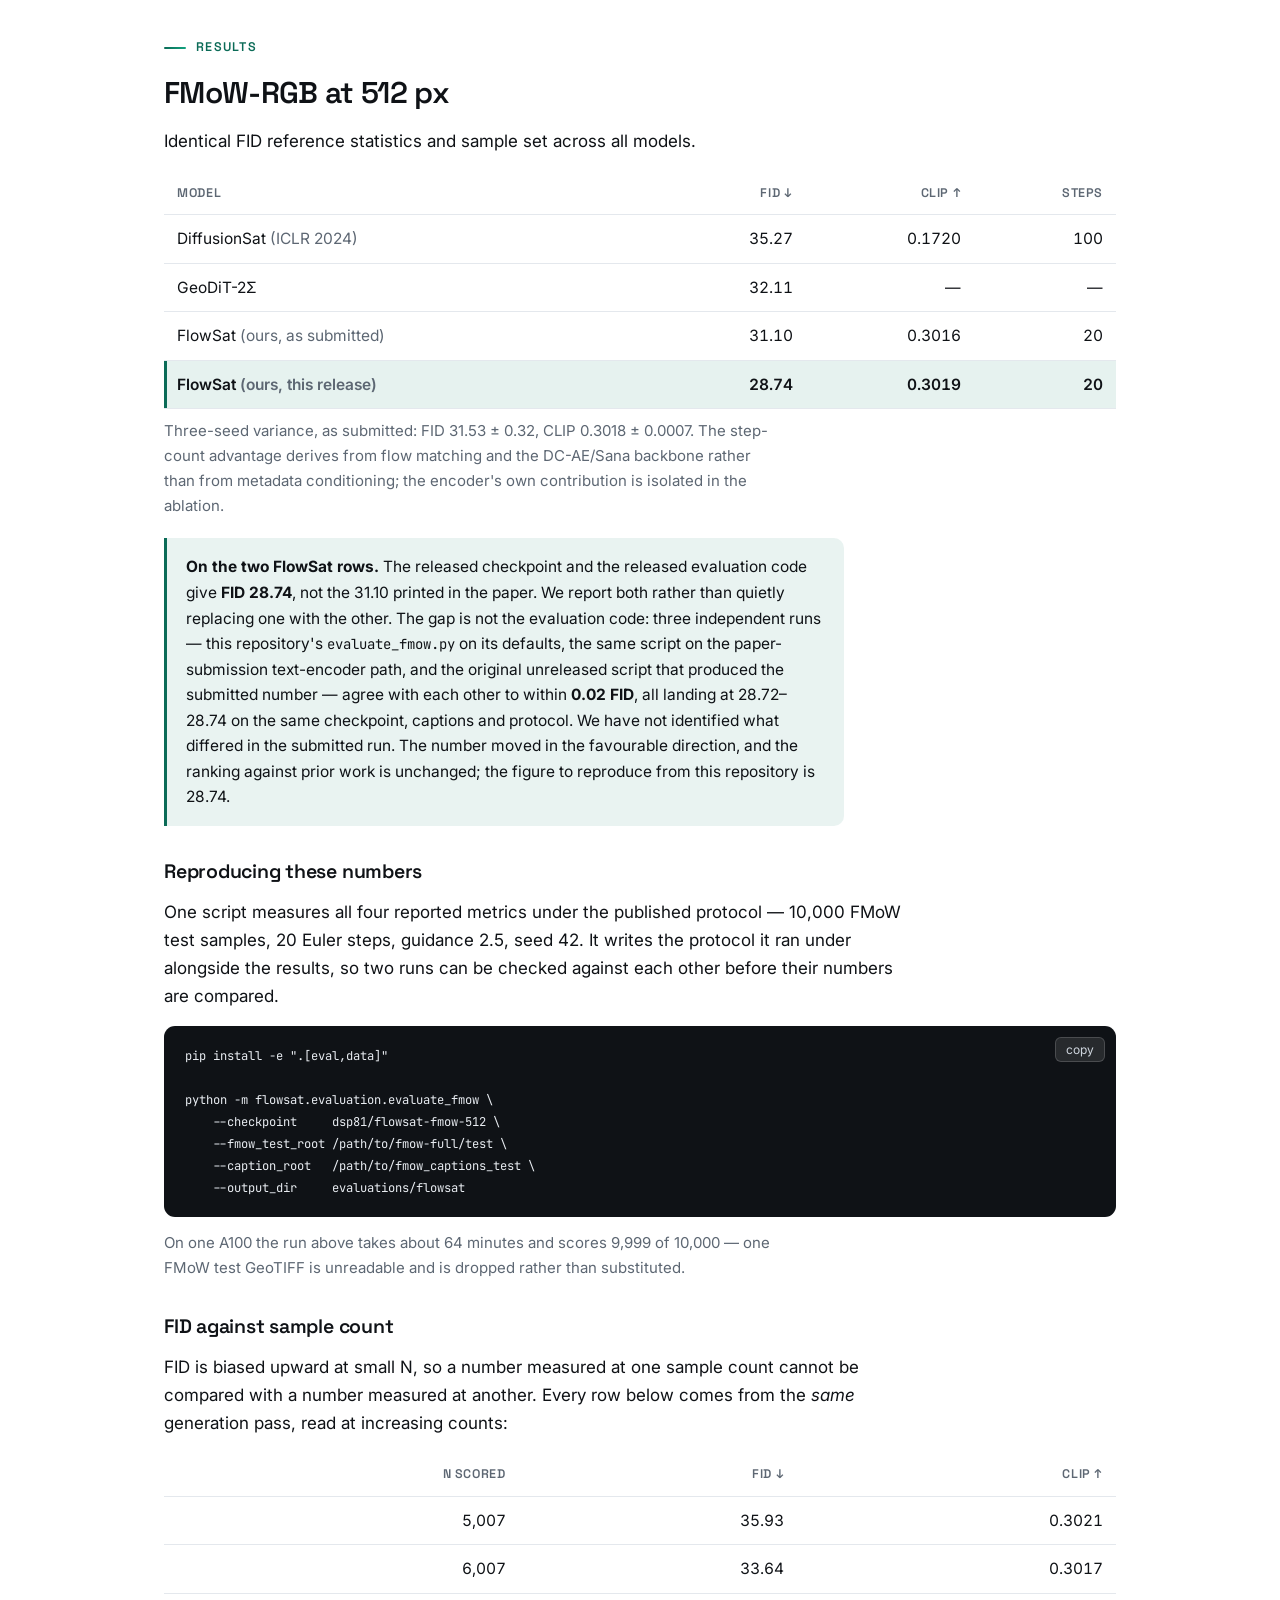
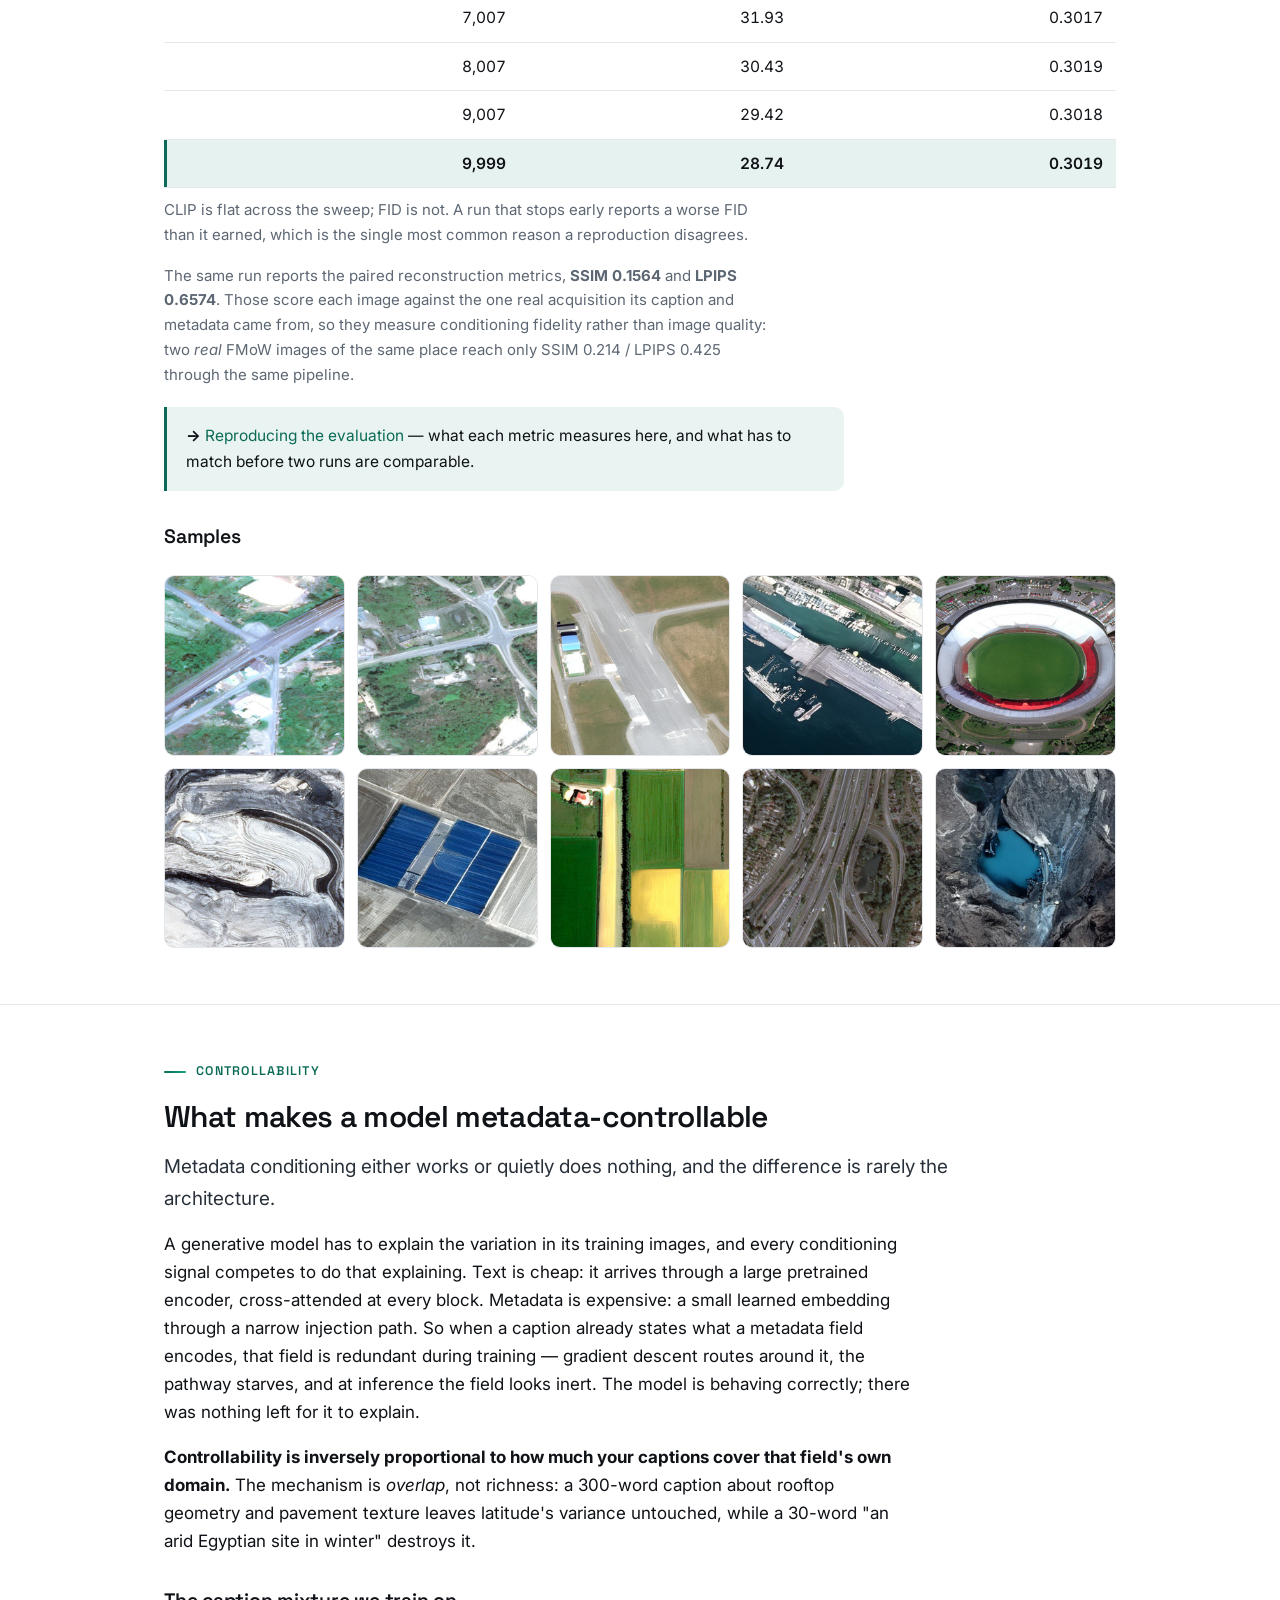
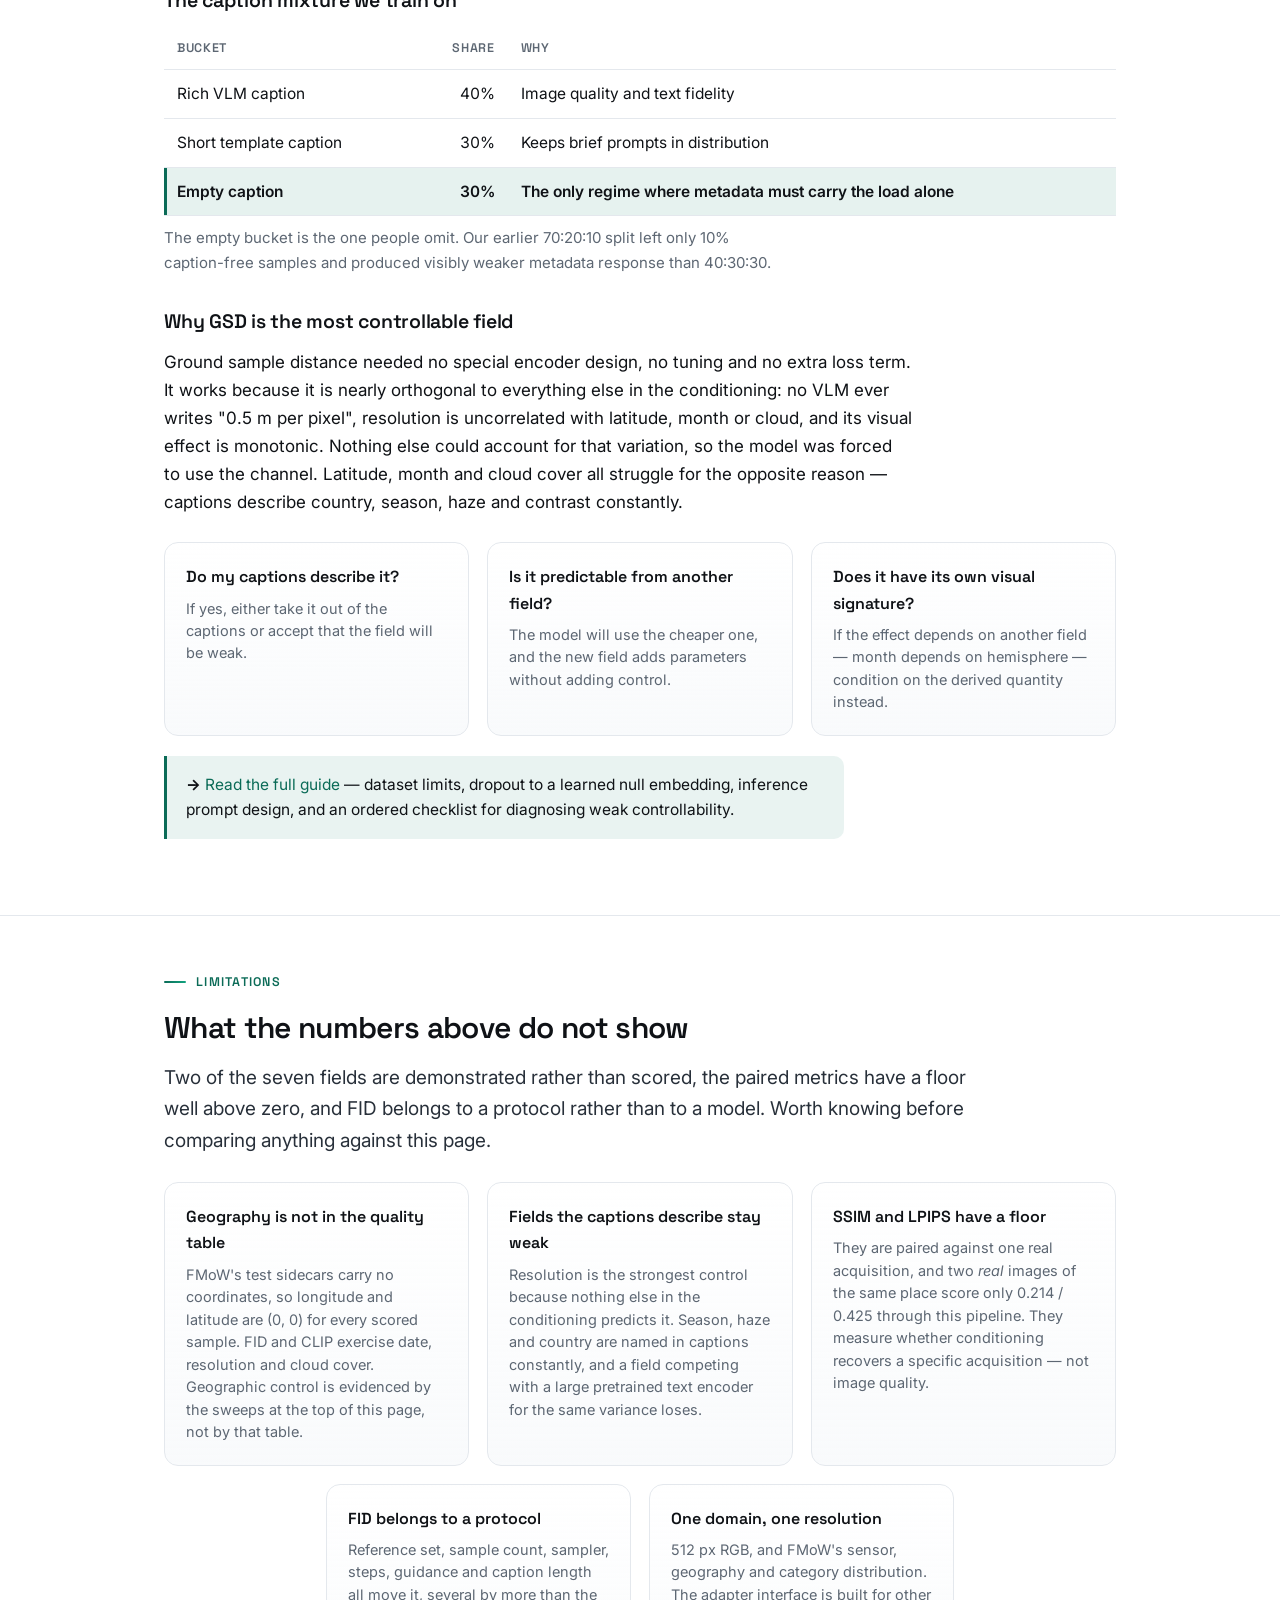
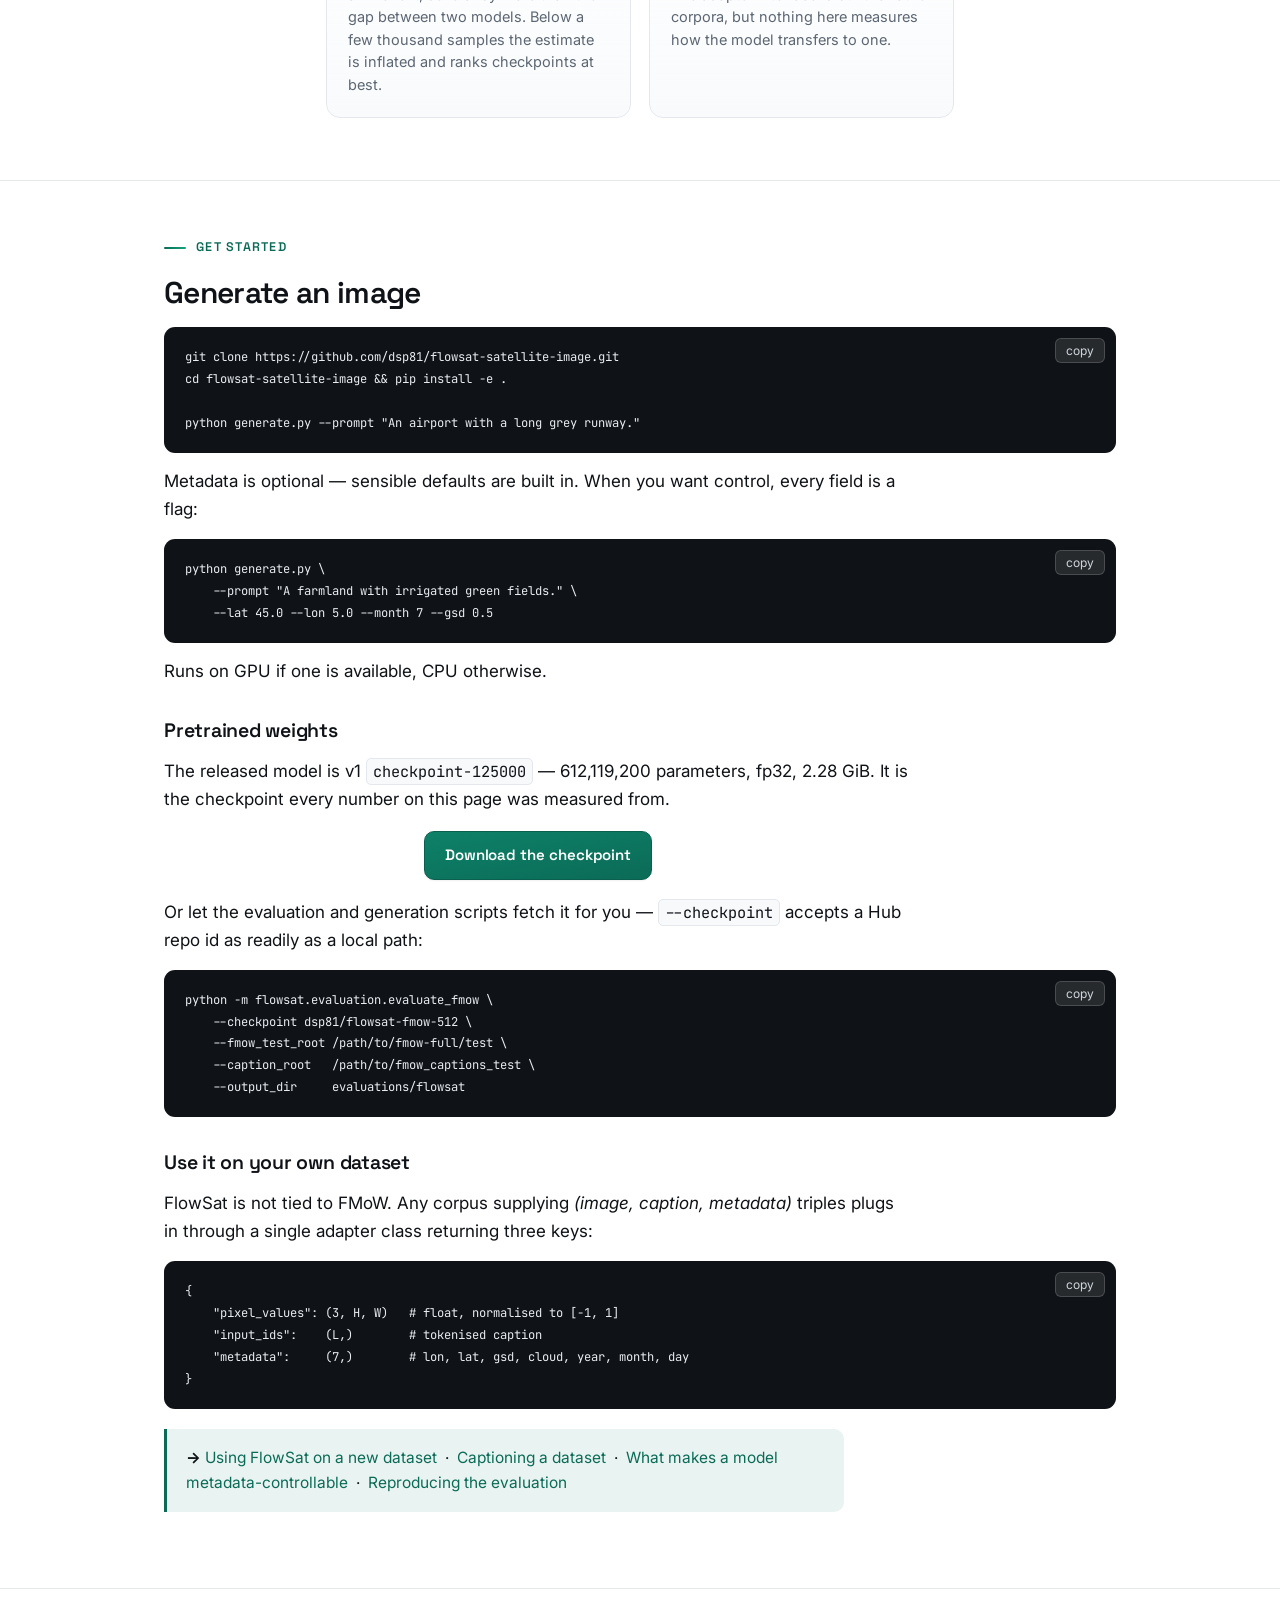
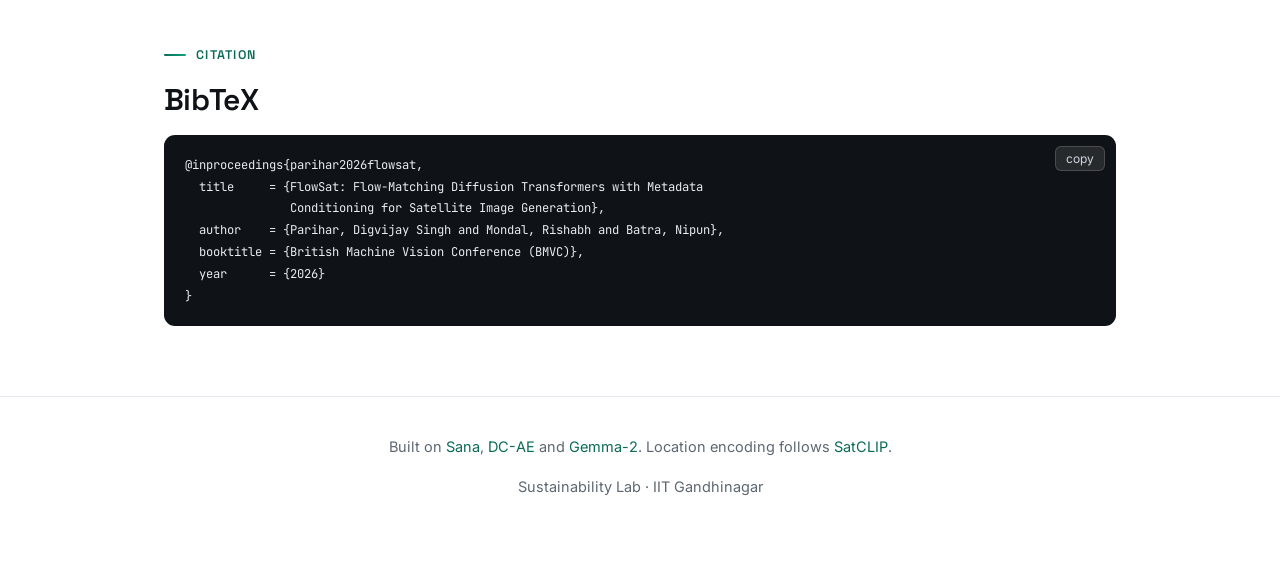
==== commit 36739860: "Publish the reproduced numbers, and the paper's sweep figures The released checkpoint and the releas" ====
--- a/docs/index.html
+++ b/docs/index.html
@@ -416,6 +416,7 @@
     <div class="btns">
       <a class="btn" href="#" id="paper">Paper</a>
       <a class="btn g" href="https://github.com/dsp81/flowsat-satellite-image">Code</a>
+      <a class="btn g" href="https://huggingface.co/dsp81/flowsat-fmow-512">Weights</a>
       <a class="btn g" href="https://github.com/dsp81/flowsat-satellite-image/blob/main/docs/NEW_DATASET.md">Your own data</a>
       <a class="btn g" href="#cite">BibTeX</a>
     </div>
@@ -433,7 +434,7 @@
       encodes each field on its own geometry and injects the result through a
       zero-initialised graft on the pretrained modulation path, so metadata
       influence is <em>learned</em> rather than imposed. On FMoW-RGB it reaches
-      FID 31.10 in 20 sampling steps, against 35.27 in 100 for the closest prior
+      FID 28.74 in 20 sampling steps, against 35.27 in 100 for the closest prior
       work.</p>
     <figure>
       <div class="frame"><img src="static/teaser.jpg" alt="Month sweep" id="teaser"></div>
@@ -466,7 +467,7 @@
         </div>
         <div class="rowlab"><span class="k" id="axis-name">Month</span>
           <span class="v" id="axis-val">July</span></div>
-        <input type="range" id="slider" min="0" max="11" value="6" step="1">
+        <input type="range" id="slider" min="0" max="3" value="0" step="1">
         <div class="ticks" id="ticks"></div>
         <div class="fixed" id="fixed"></div>
         <p class="hint" id="hint"></p>
@@ -583,13 +584,29 @@
       <tbody>
         <tr><td>DiffusionSat <span style="color:var(--mut)">(ICLR 2024)</span></td><td class="n">35.27</td><td class="n">0.1720</td><td class="n">100</td></tr>
         <tr><td>GeoDiT-2&Sigma;</td><td class="n">32.11</td><td class="n">&mdash;</td><td class="n">&mdash;</td></tr>
-        <tr class="ours"><td>FlowSat <span style="color:var(--mut)">(ours)</span></td><td class="n">31.10</td><td class="n">0.3016</td><td class="n">20</td></tr>
+        <tr><td>FlowSat <span style="color:var(--mut)">(ours, as submitted)</span></td><td class="n">31.10</td><td class="n">0.3016</td><td class="n">20</td></tr>
+        <tr class="ours"><td>FlowSat <span style="color:var(--mut)">(ours, this release)</span></td><td class="n">28.74</td><td class="n">0.3019</td><td class="n">20</td></tr>
       </tbody>
     </table>
-    <p style="font-size:15px;color:var(--mut)">Three-seed variance: FID 31.53 &plusmn; 0.32,
-      CLIP 0.3018 &plusmn; 0.0007. The step-count advantage derives from flow matching and
-      the DC-AE/Sana backbone rather than from metadata conditioning; the encoder's
-      own contribution is isolated in the ablation.</p>
+    <p style="font-size:15px;color:var(--mut)">Three-seed variance, as submitted:
+      FID 31.53 &plusmn; 0.32, CLIP 0.3018 &plusmn; 0.0007. The step-count advantage
+      derives from flow matching and the DC-AE/Sana backbone rather than from
+      metadata conditioning; the encoder's own contribution is isolated in the
+      ablation.</p>
+
+    <div class="note"><strong>On the two FlowSat rows.</strong> The released
+      checkpoint and the released evaluation code give <strong>FID 28.74</strong>,
+      not the 31.10 printed in the paper. We report both rather than quietly
+      replacing one with the other. The gap is not the evaluation code: three
+      independent runs &mdash; this repository's
+      <code>evaluate_fmow.py</code> on its defaults, the same script on the
+      paper-submission text-encoder path, and the original unreleased script that
+      produced the submitted number &mdash; agree with each other to within
+      <strong>0.02 FID</strong>, all landing at 28.72&ndash;28.74 on the same
+      checkpoint, captions and protocol. We have not identified what differed in
+      the submitted run. The number moved in the favourable direction, and the
+      ranking against prior work is unchanged; the figure to reproduce from this
+      repository is 28.74.</div>
 
     <h3>Reproducing these numbers</h3>
     <p>One script measures all four reported metrics under the published
@@ -599,13 +616,36 @@
 <pre><button class="copy">copy</button><code>pip install -e ".[eval,data]"
 
 python -m flowsat.evaluation.evaluate_fmow \
-    --checkpoint     checkpoints/flowsat-fmow-512 \
+    --checkpoint     dsp81/flowsat-fmow-512 \
     --fmow_test_root /path/to/fmow-full/test \
     --caption_root   /path/to/fmow_captions_test \
     --output_dir     evaluations/flowsat</code></pre>
+
+    <p style="font-size:15px;color:var(--mut)">On one A100 the run above takes
+      about 64 minutes and scores 9,999 of 10,000 &mdash; one FMoW test GeoTIFF
+      is unreadable and is dropped rather than substituted.</p>
+
+    <h3>FID against sample count</h3>
+    <p>FID is biased upward at small N, so a number measured at one sample count
+      cannot be compared with a number measured at another. Every row below comes
+      from the <em>same</em> generation pass, read at increasing counts:</p>
+    <table>
+      <thead><tr><th class="n">N scored</th><th class="n">FID &darr;</th><th class="n">CLIP &uarr;</th></tr></thead>
+      <tbody>
+        <tr><td class="n">5,007</td><td class="n">35.93</td><td class="n">0.3021</td></tr>
+        <tr><td class="n">6,007</td><td class="n">33.64</td><td class="n">0.3017</td></tr>
+        <tr><td class="n">7,007</td><td class="n">31.93</td><td class="n">0.3017</td></tr>
+        <tr><td class="n">8,007</td><td class="n">30.43</td><td class="n">0.3019</td></tr>
+        <tr><td class="n">9,007</td><td class="n">29.42</td><td class="n">0.3018</td></tr>
+        <tr class="ours"><td class="n">9,999</td><td class="n">28.74</td><td class="n">0.3019</td></tr>
+      </tbody>
+    </table>
+    <p style="font-size:15px;color:var(--mut)">CLIP is flat across the sweep;
+      FID is not. A run that stops early reports a worse FID than it earned, which
+      is the single most common reason a reproduction disagrees.</p>
     <p style="font-size:15px;color:var(--mut)">The same run reports the paired
-      reconstruction metrics, <strong>SSIM 0.1600</strong> and
-      <strong>LPIPS 0.6853</strong>. Those score each image against the one real
+      reconstruction metrics, <strong>SSIM 0.1564</strong> and
+      <strong>LPIPS 0.6574</strong>. Those score each image against the one real
       acquisition its caption and metadata came from, so they measure
       conditioning fidelity rather than image quality: two <em>real</em> FMoW
       images of the same place reach only SSIM 0.214 / LPIPS 0.425 through the
@@ -741,6 +781,21 @@
     --lat 45.0 --lon 5.0 --month 7 --gsd 0.5</code></pre>
     <p>Runs on GPU if one is available, CPU otherwise.</p>
 
+    <h3>Pretrained weights</h3>
+    <p>The released model is v1 <code>checkpoint-125000</code> &mdash; 612,119,200
+      parameters, fp32, 2.28&nbsp;GiB. It is the checkpoint every number on this
+      page was measured from.</p>
+    <p class="btns" style="margin:18px 0">
+      <a class="btn" href="https://huggingface.co/dsp81/flowsat-fmow-512">Download the checkpoint</a>
+    </p>
+    <p>Or let the evaluation and generation scripts fetch it for you &mdash;
+      <code>--checkpoint</code> accepts a Hub repo id as readily as a local path:</p>
+<pre><button class="copy">copy</button><code>python -m flowsat.evaluation.evaluate_fmow \
+    --checkpoint dsp81/flowsat-fmow-512 \
+    --fmow_test_root /path/to/fmow-full/test \
+    --caption_root   /path/to/fmow_captions_test \
+    --output_dir     evaluations/flowsat</code></pre>
+
     <h3>Use it on your own dataset</h3>
     <p>FlowSat is not tied to FMoW. Any corpus supplying
       <em>(image, caption, metadata)</em> triples plugs in through a single
@@ -808,17 +863,17 @@
    ------------------------------------------------------------------ */
 const AXES = {
   month:{ label:"Month",
-    keys:["01","03","05","07","09","11"],
-    show:["January","March","May","July","September","November"],
-    ticks:["Jan","Jul","Nov"], start:3,
-    fixed:"caption <code>fixed</code> &#183; seed <code>1234</code> &#183; 39.47&deg;N 0.38&deg;W &#183; 0.5 m/px",
+    keys:["07","09","12","02"],
+    show:["July","September","December","February"],
+    ticks:["Jul","Dec","Feb"], start:0,
+    fixed:"from the paper &#183; caption <code>fixed</code> &#183; seed <code>fixed</code> &#183; every other metadata field held",
     hint:"Season changes vegetation and ground colour; the layout stays put." },
   gsd:{ label:"Ground sample distance",
-    keys:["0.3","0.6","1.0","1.5","2.0","3.0"],
-    show:["0.3 m/px","0.6 m/px","1.0 m/px","1.5 m/px","2.0 m/px","3.0 m/px"],
-    ticks:["0.3 m","1.0 m","3.0 m"], start:1,
-    fixed:"caption <code>fixed</code> &#183; seed <code>1234</code> &#183; July &#183; 25.20&deg;N 55.27&deg;E",
-    hint:"Lower GSD means finer detail \u2014 individual vehicles resolve, then vanish." },
+    keys:["0.3","0.6","1.5","3.0"],
+    show:["0.3 m/px","0.6 m/px","1.5 m/px","3.0 m/px"],
+    ticks:["0.3 m","1.5 m","3.0 m"], start:0,
+    fixed:"from the paper &#183; caption <code>fixed</code> &#183; seed <code>fixed</code> &#183; every other metadata field held",
+    hint:"Lower GSD means finer detail \u2014 individual containers resolve, then dissolve." },
   cloud:{ label:"Cloud cover",
     keys:["00","10","25","50","75","90"],
     show:["0 %","10 %","25 %","50 %","75 %","90 %"],
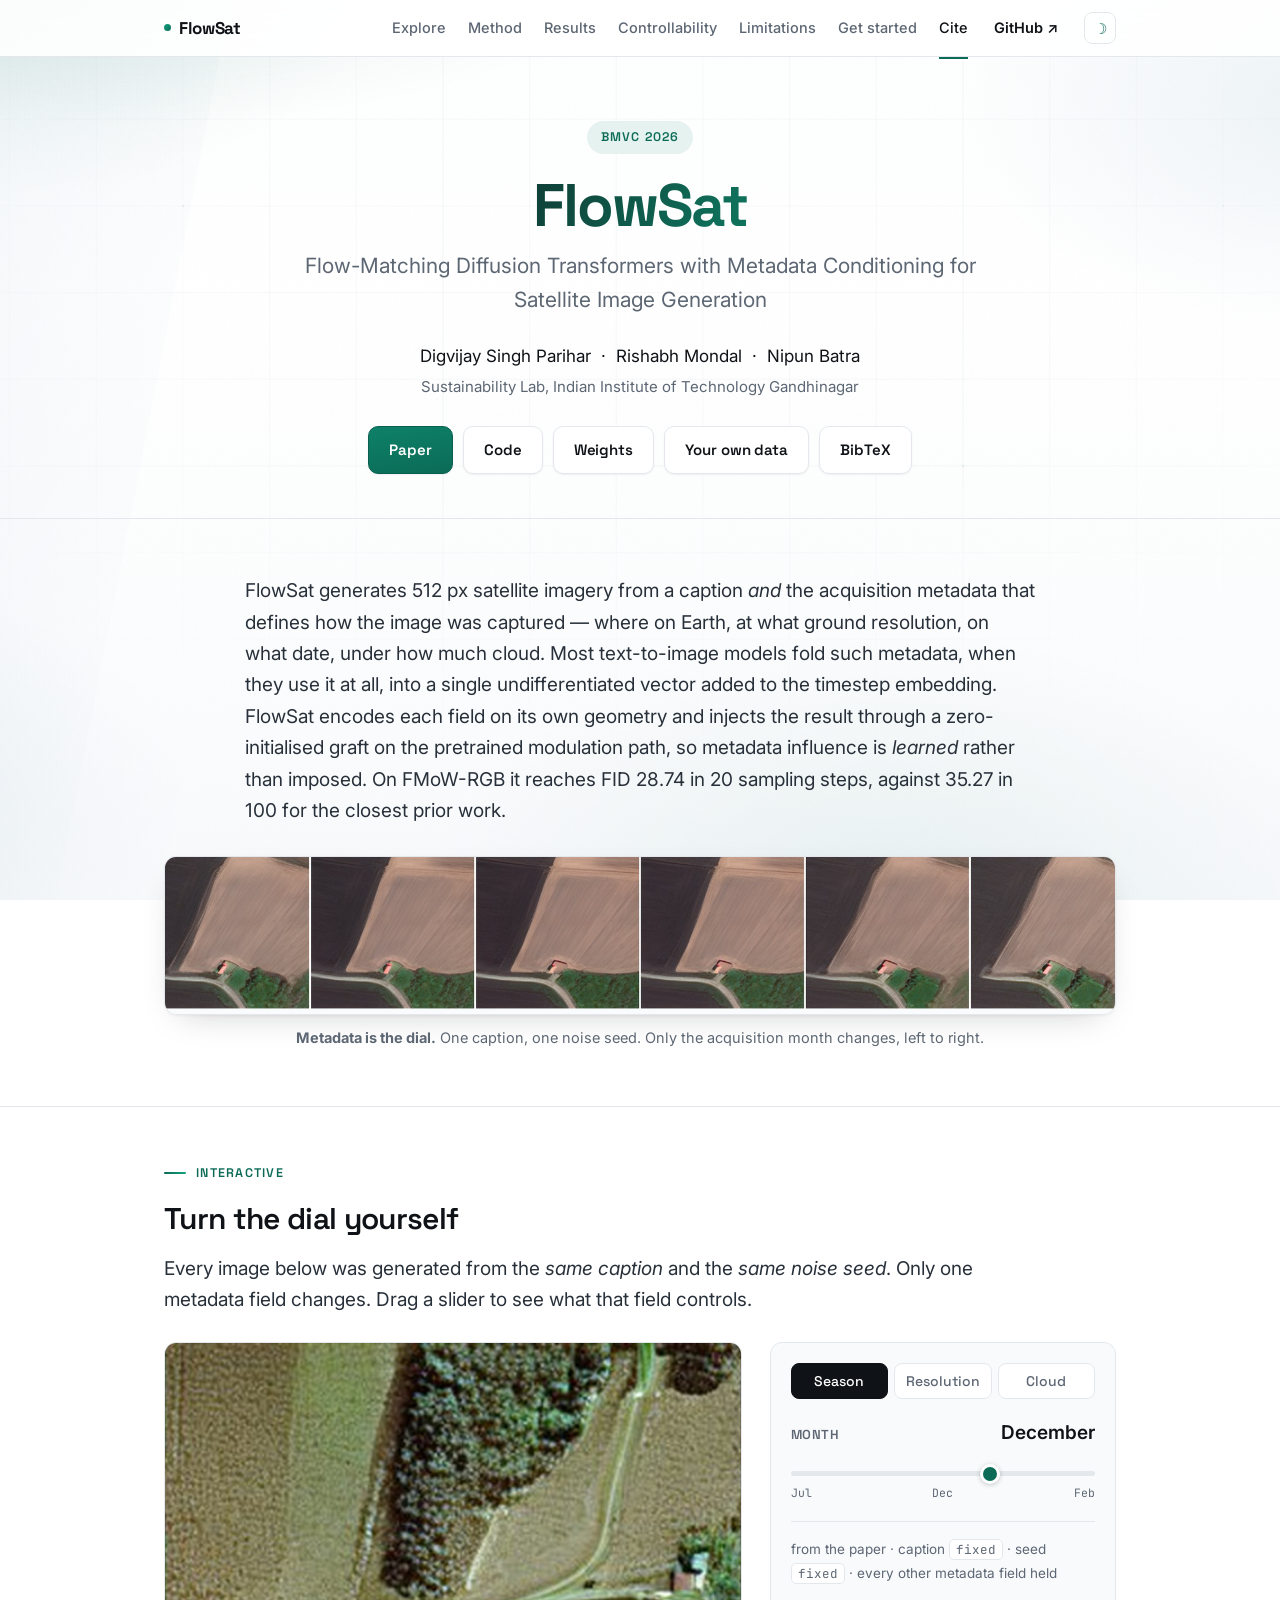
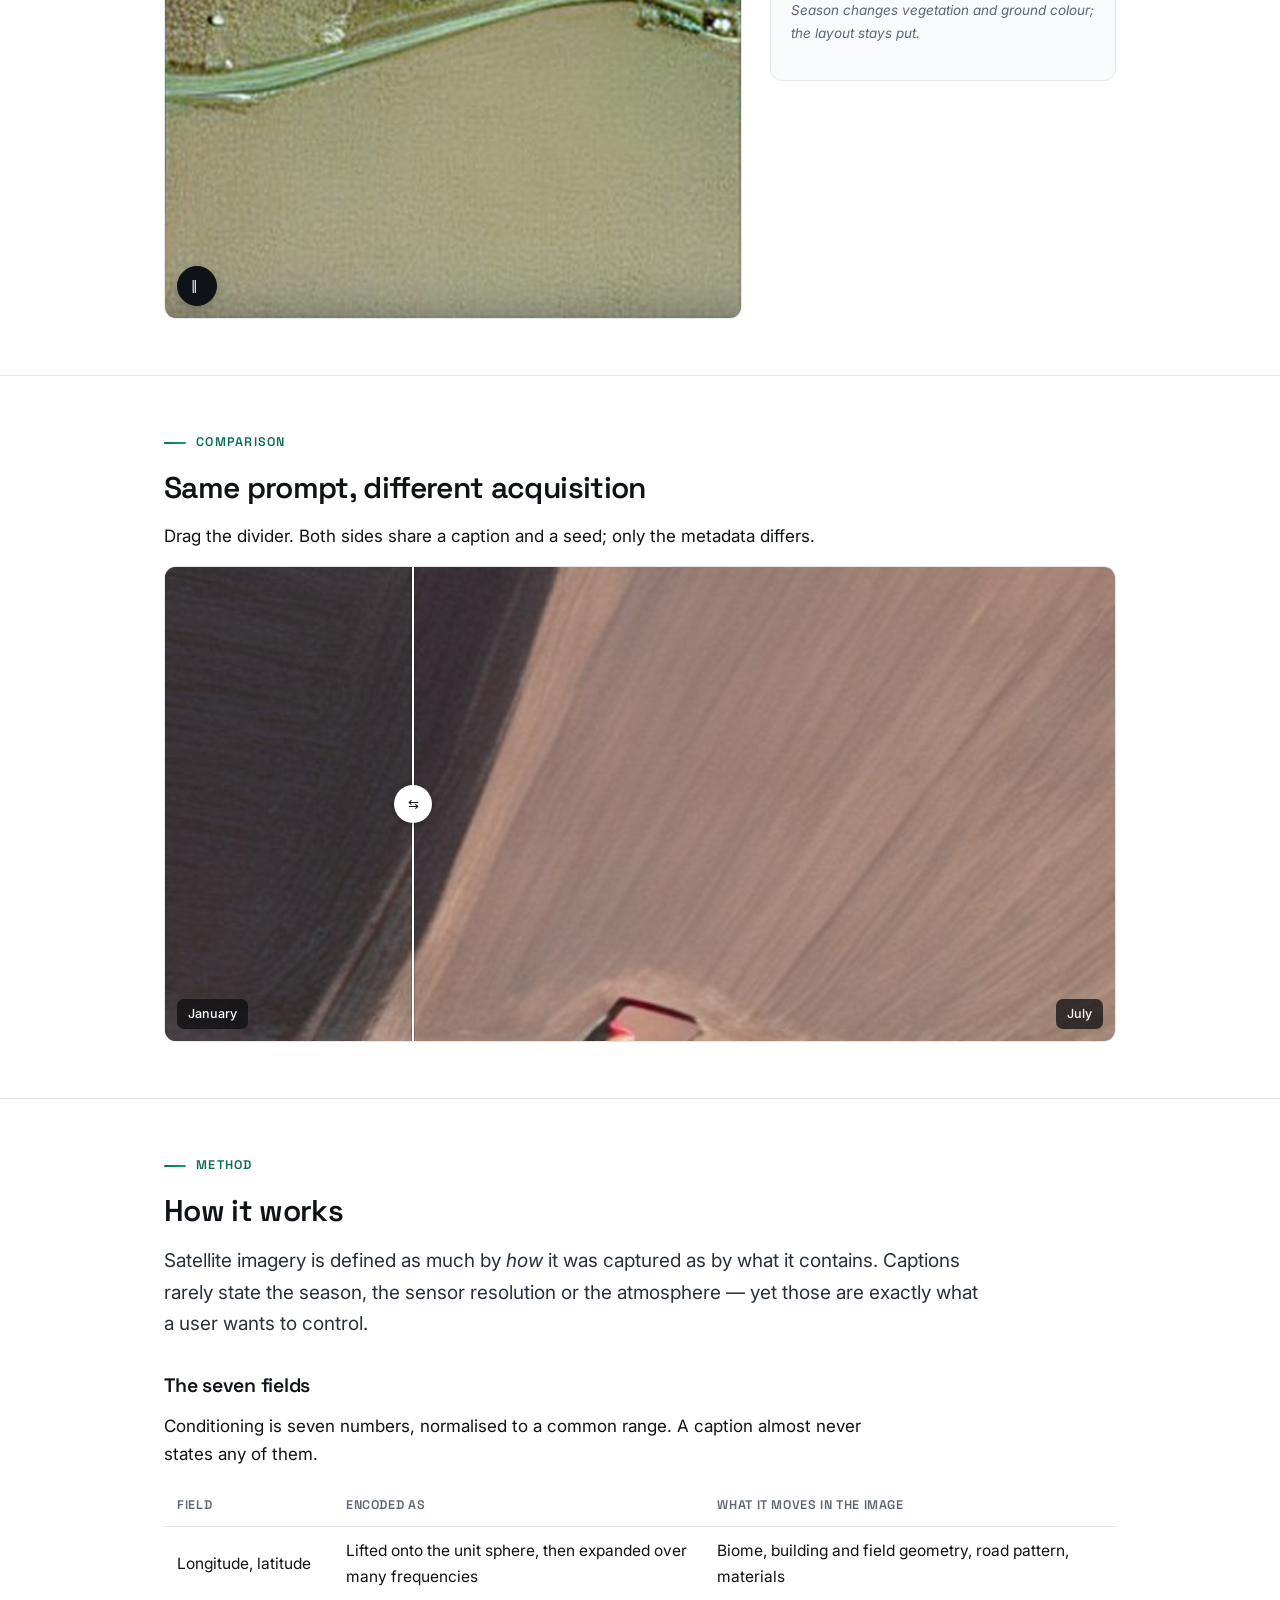
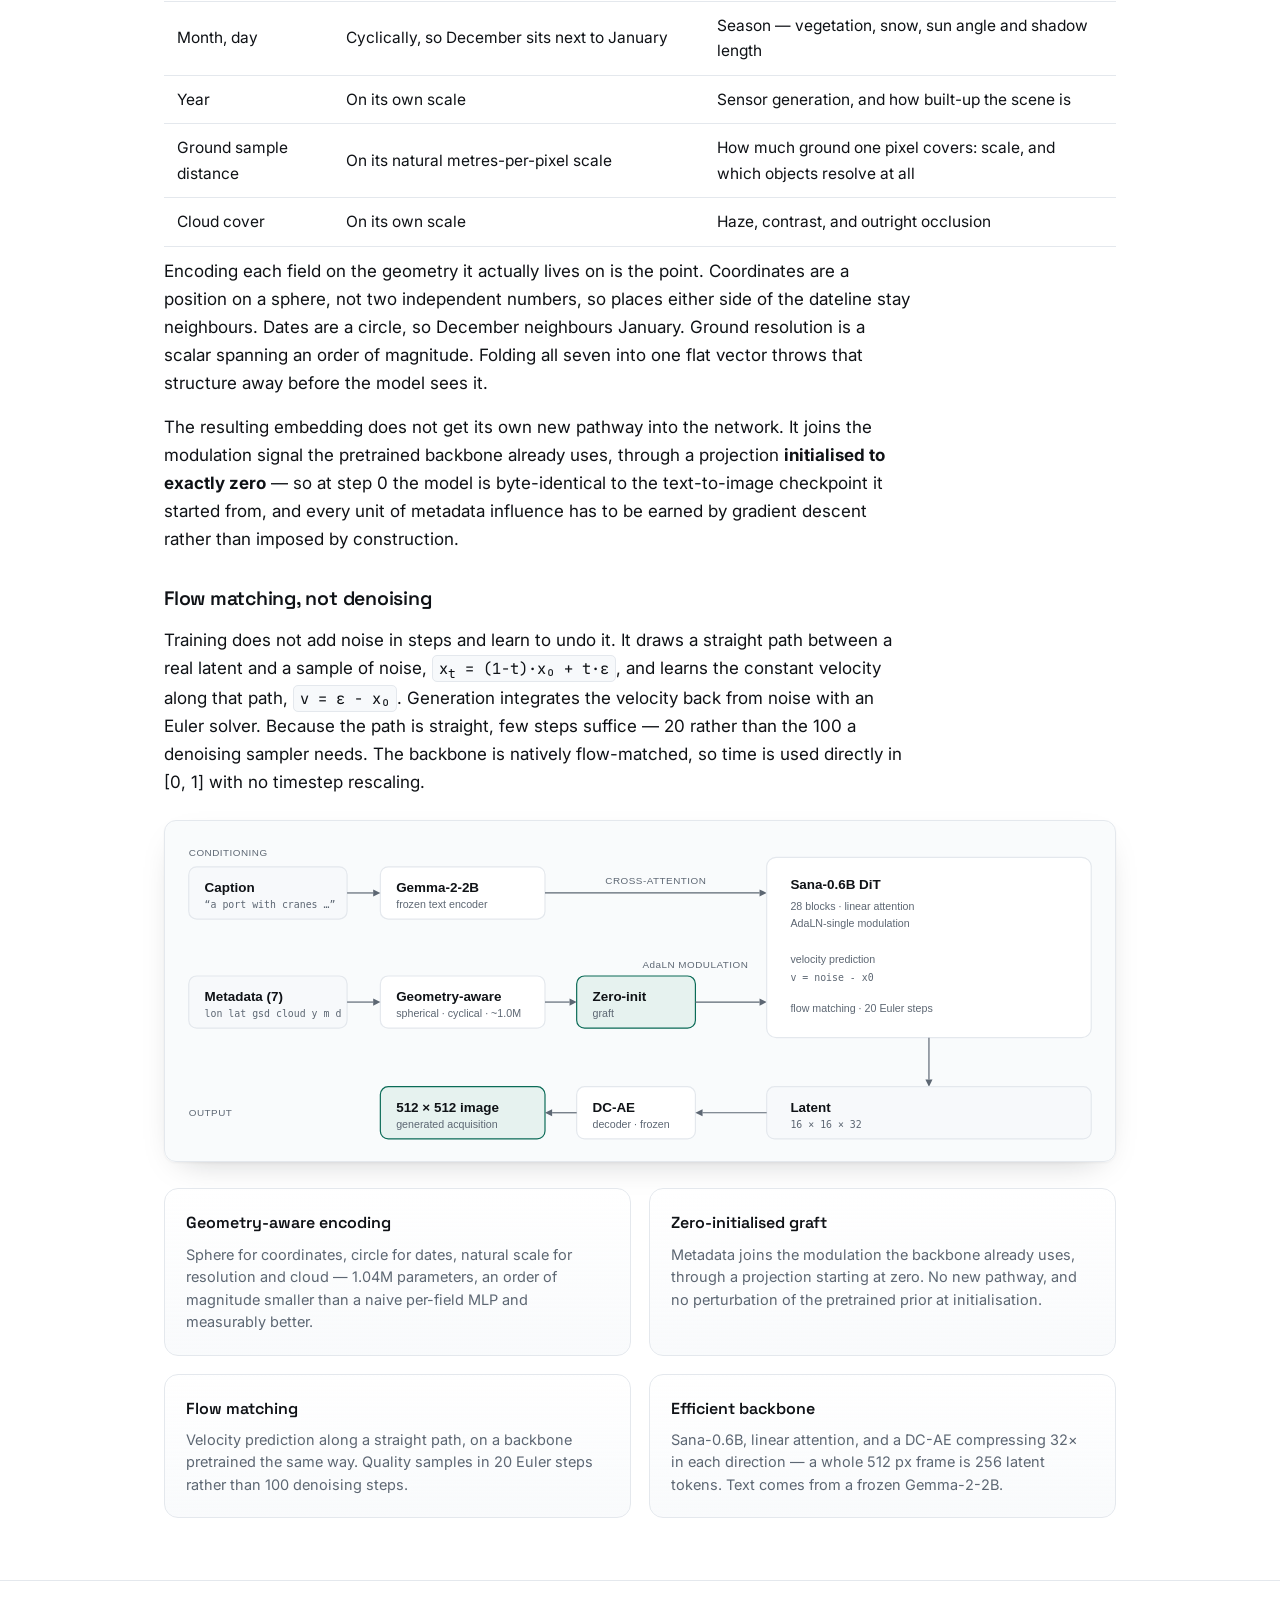
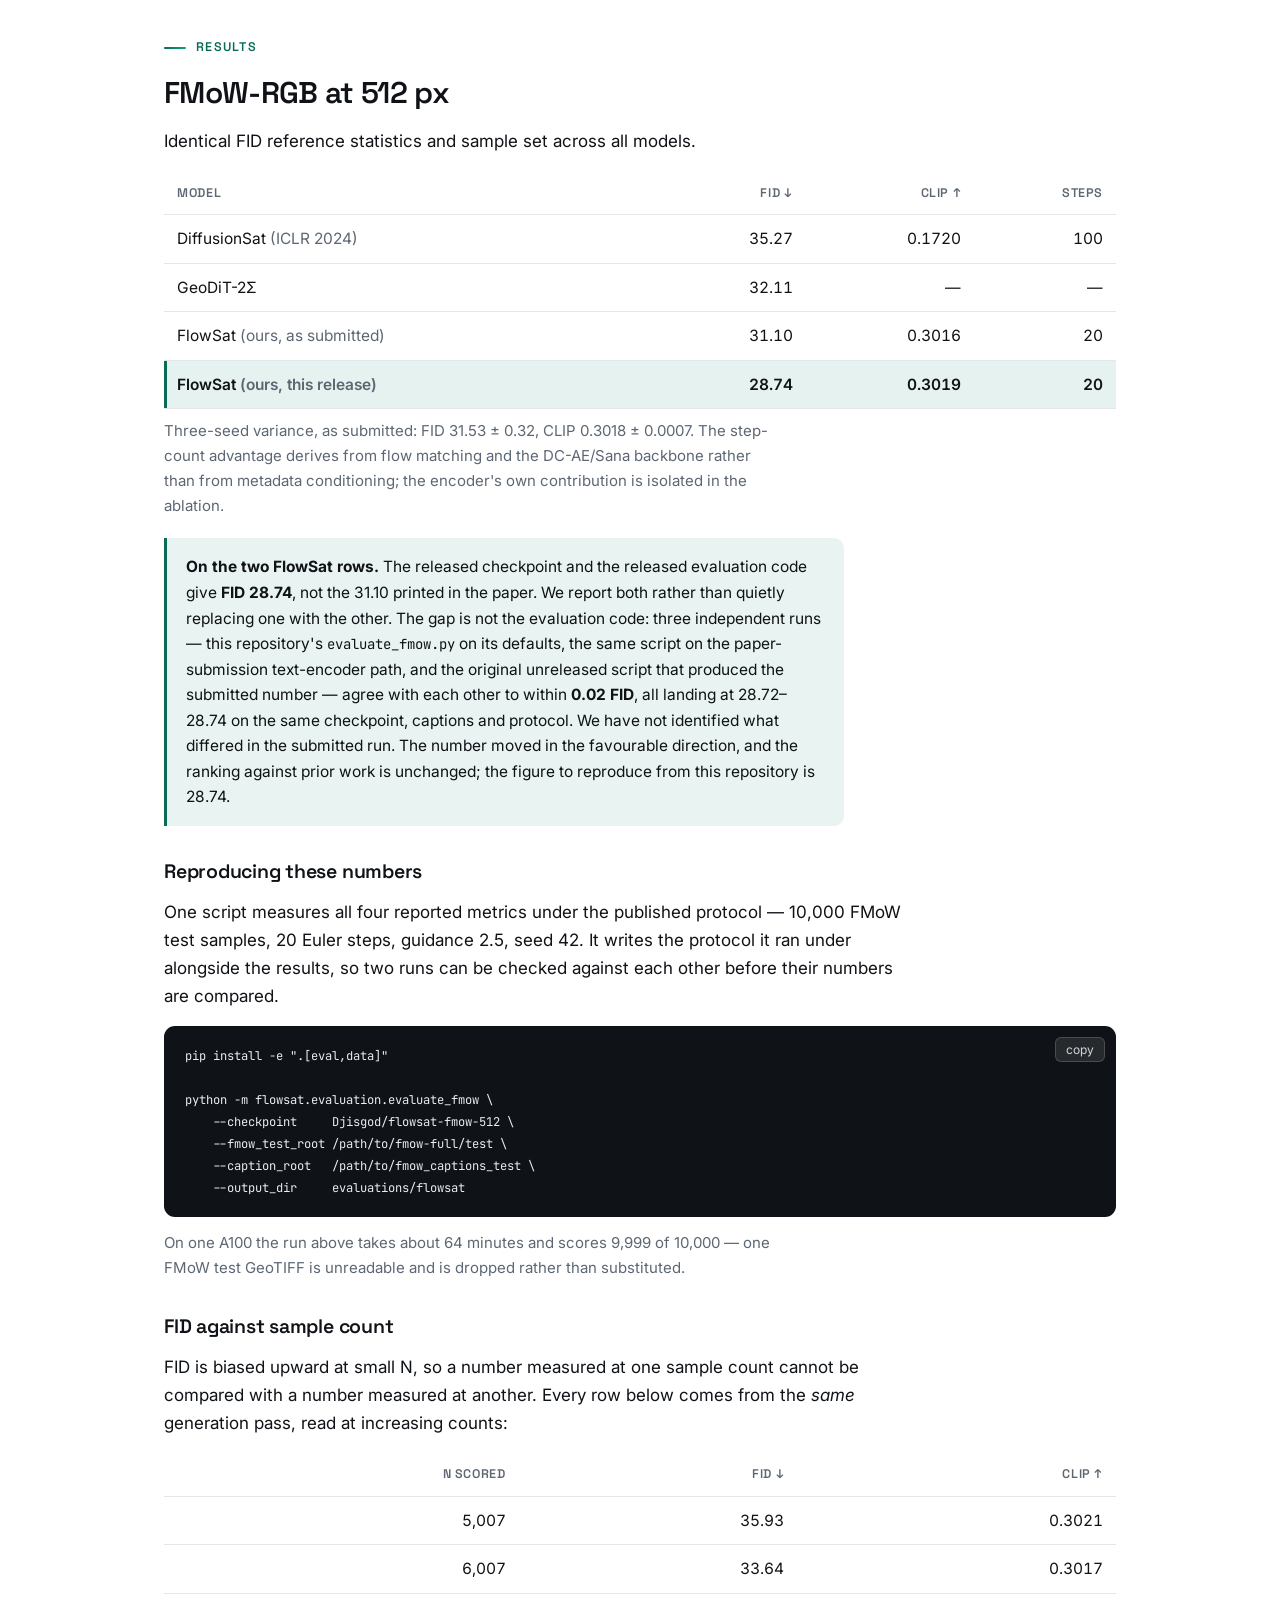
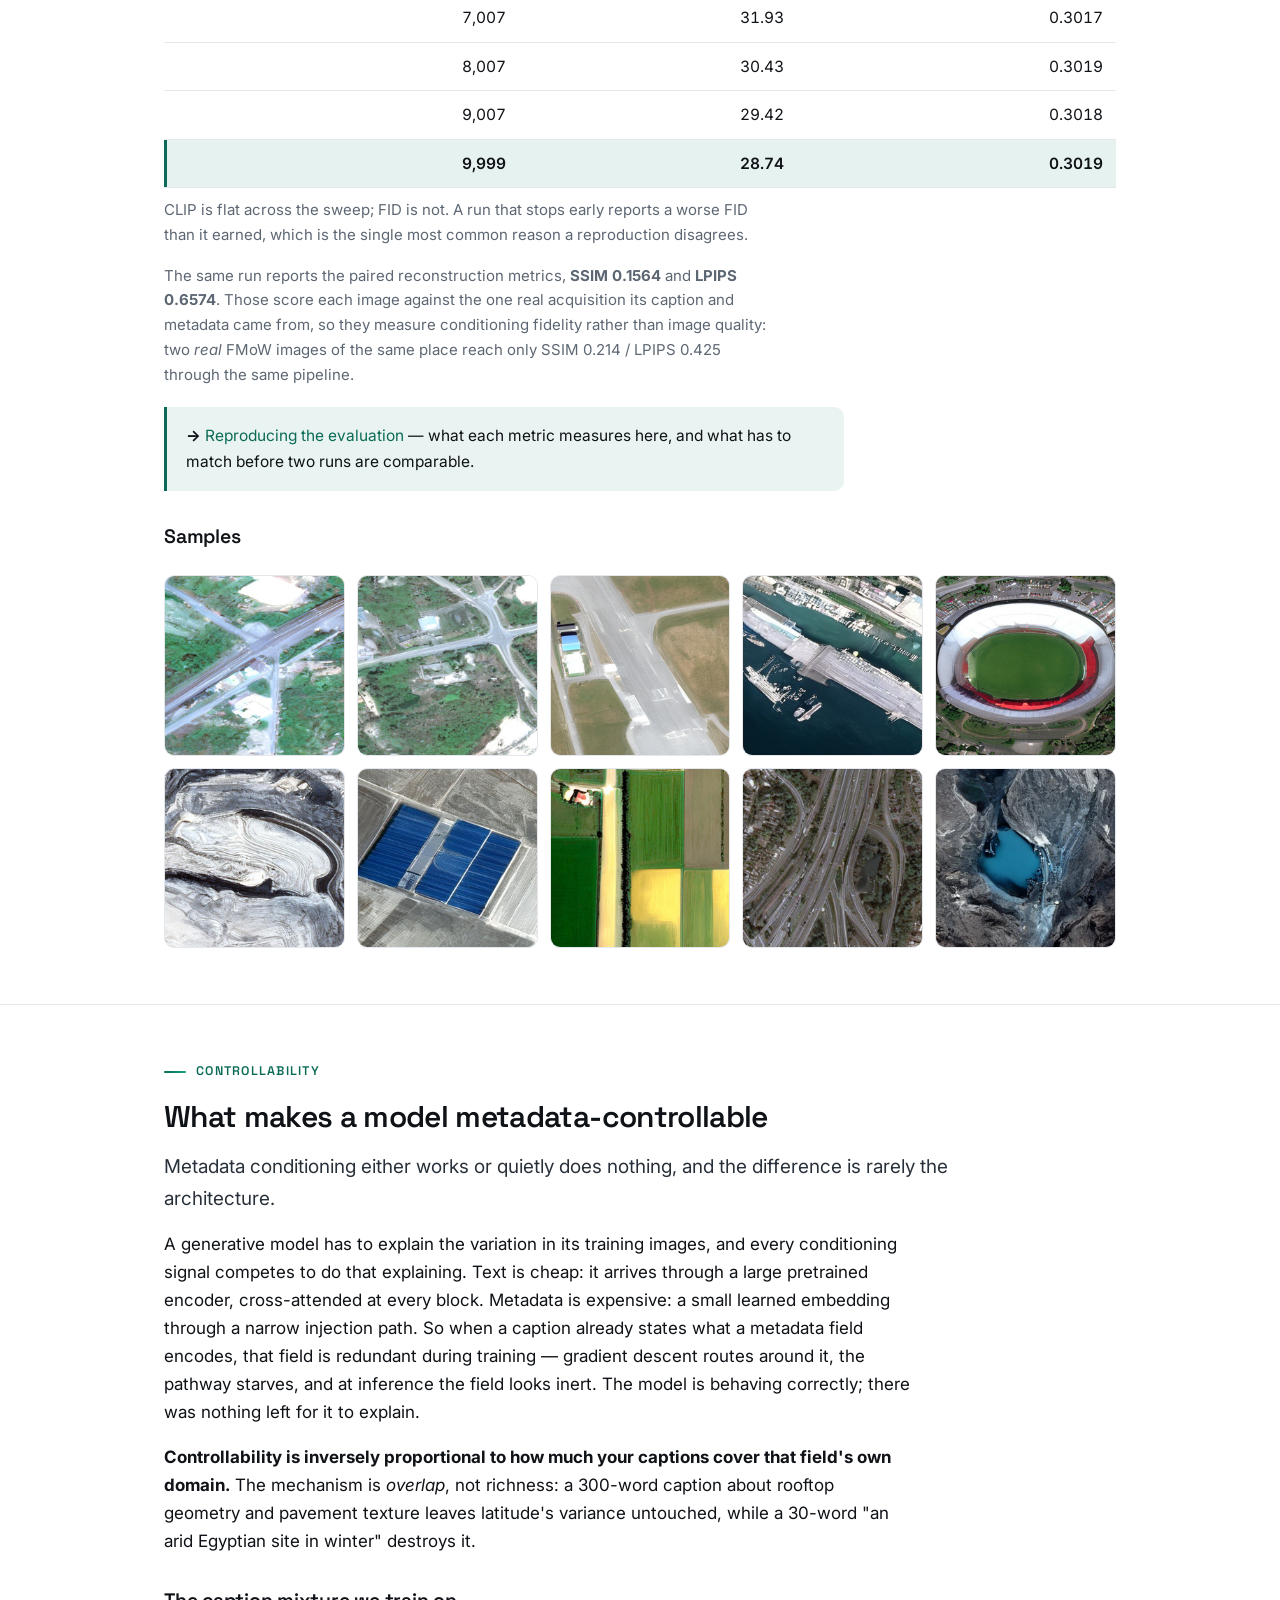
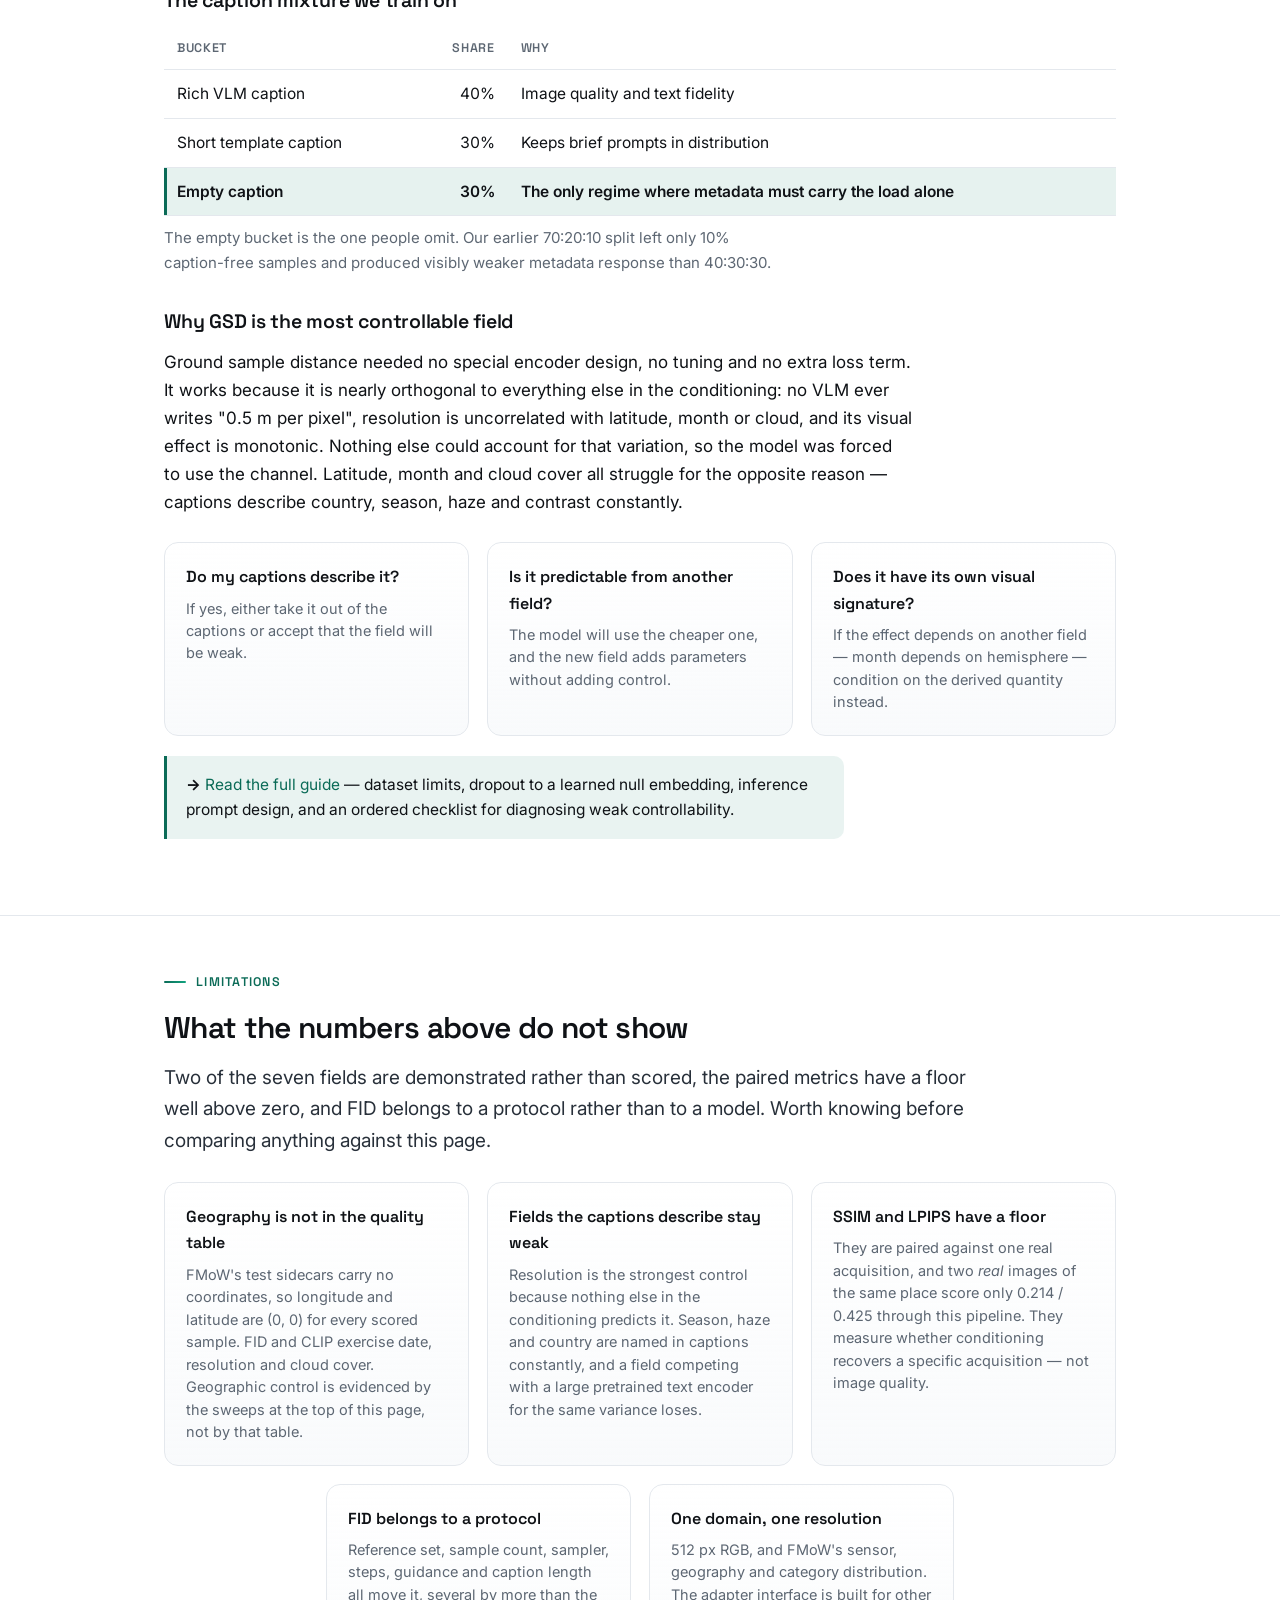
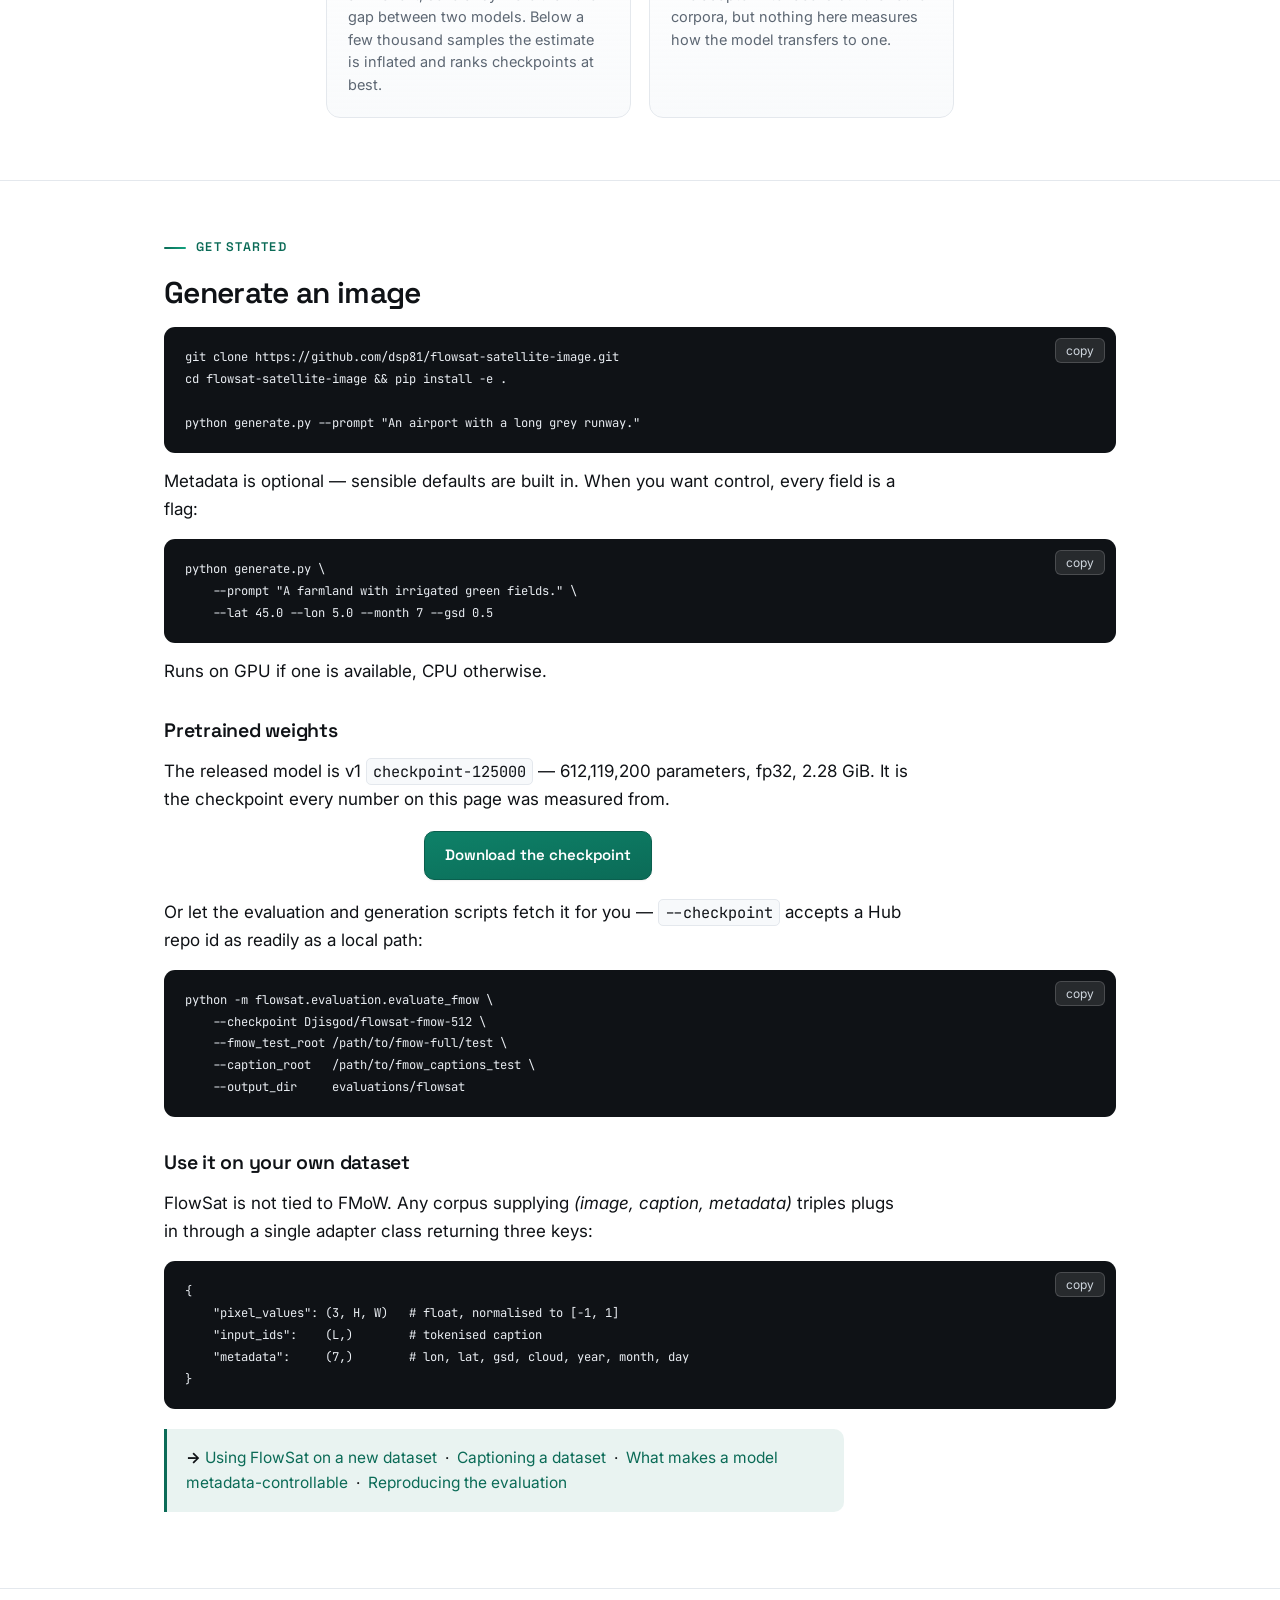
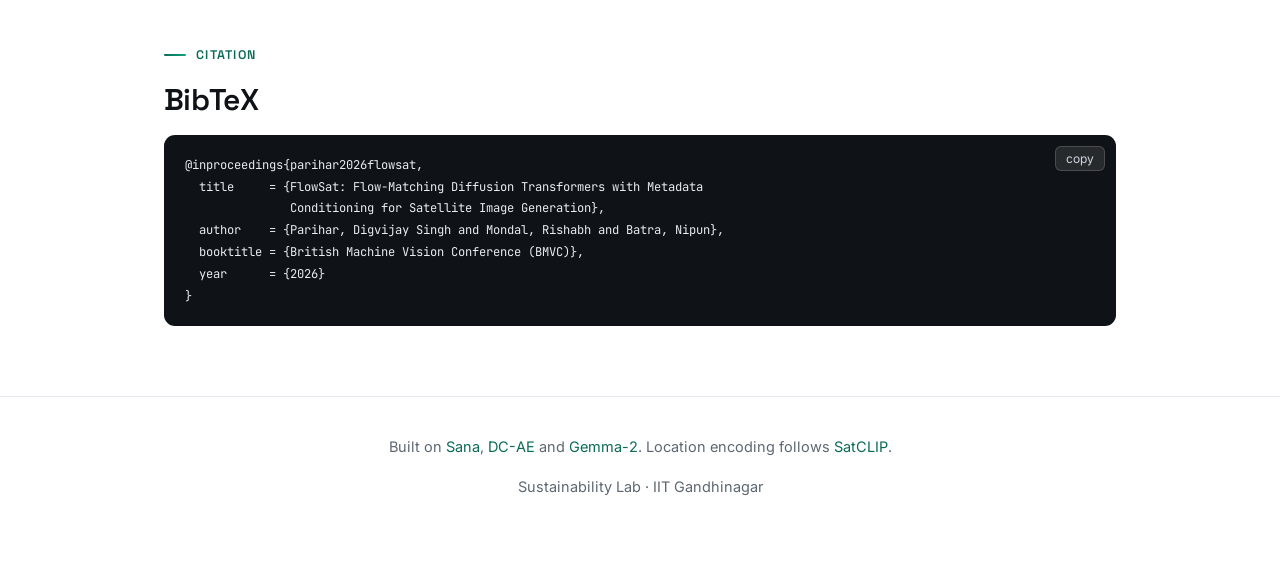
==== commit d5b956d3: "Point at the published weights The checkpoint is on the Hub. The namespace is Djisgod, not dsp81 -- " ====
--- a/docs/index.html
+++ b/docs/index.html
@@ -416,7 +416,7 @@
     <div class="btns">
       <a class="btn" href="#" id="paper">Paper</a>
       <a class="btn g" href="https://github.com/dsp81/flowsat-satellite-image">Code</a>
-      <a class="btn g" href="https://huggingface.co/dsp81/flowsat-fmow-512">Weights</a>
+      <a class="btn g" href="https://huggingface.co/Djisgod/flowsat-fmow-512">Weights</a>
       <a class="btn g" href="https://github.com/dsp81/flowsat-satellite-image/blob/main/docs/NEW_DATASET.md">Your own data</a>
       <a class="btn g" href="#cite">BibTeX</a>
     </div>
@@ -616,7 +616,7 @@
 <pre><button class="copy">copy</button><code>pip install -e ".[eval,data]"
 
 python -m flowsat.evaluation.evaluate_fmow \
-    --checkpoint     dsp81/flowsat-fmow-512 \
+    --checkpoint     Djisgod/flowsat-fmow-512 \
     --fmow_test_root /path/to/fmow-full/test \
     --caption_root   /path/to/fmow_captions_test \
     --output_dir     evaluations/flowsat</code></pre>
@@ -786,12 +786,12 @@
       parameters, fp32, 2.28&nbsp;GiB. It is the checkpoint every number on this
       page was measured from.</p>
     <p class="btns" style="margin:18px 0">
-      <a class="btn" href="https://huggingface.co/dsp81/flowsat-fmow-512">Download the checkpoint</a>
+      <a class="btn" href="https://huggingface.co/Djisgod/flowsat-fmow-512">Download the checkpoint</a>
     </p>
     <p>Or let the evaluation and generation scripts fetch it for you &mdash;
       <code>--checkpoint</code> accepts a Hub repo id as readily as a local path:</p>
 <pre><button class="copy">copy</button><code>python -m flowsat.evaluation.evaluate_fmow \
-    --checkpoint dsp81/flowsat-fmow-512 \
+    --checkpoint Djisgod/flowsat-fmow-512 \
     --fmow_test_root /path/to/fmow-full/test \
     --caption_root   /path/to/fmow_captions_test \
     --output_dir     evaluations/flowsat</code></pre>
